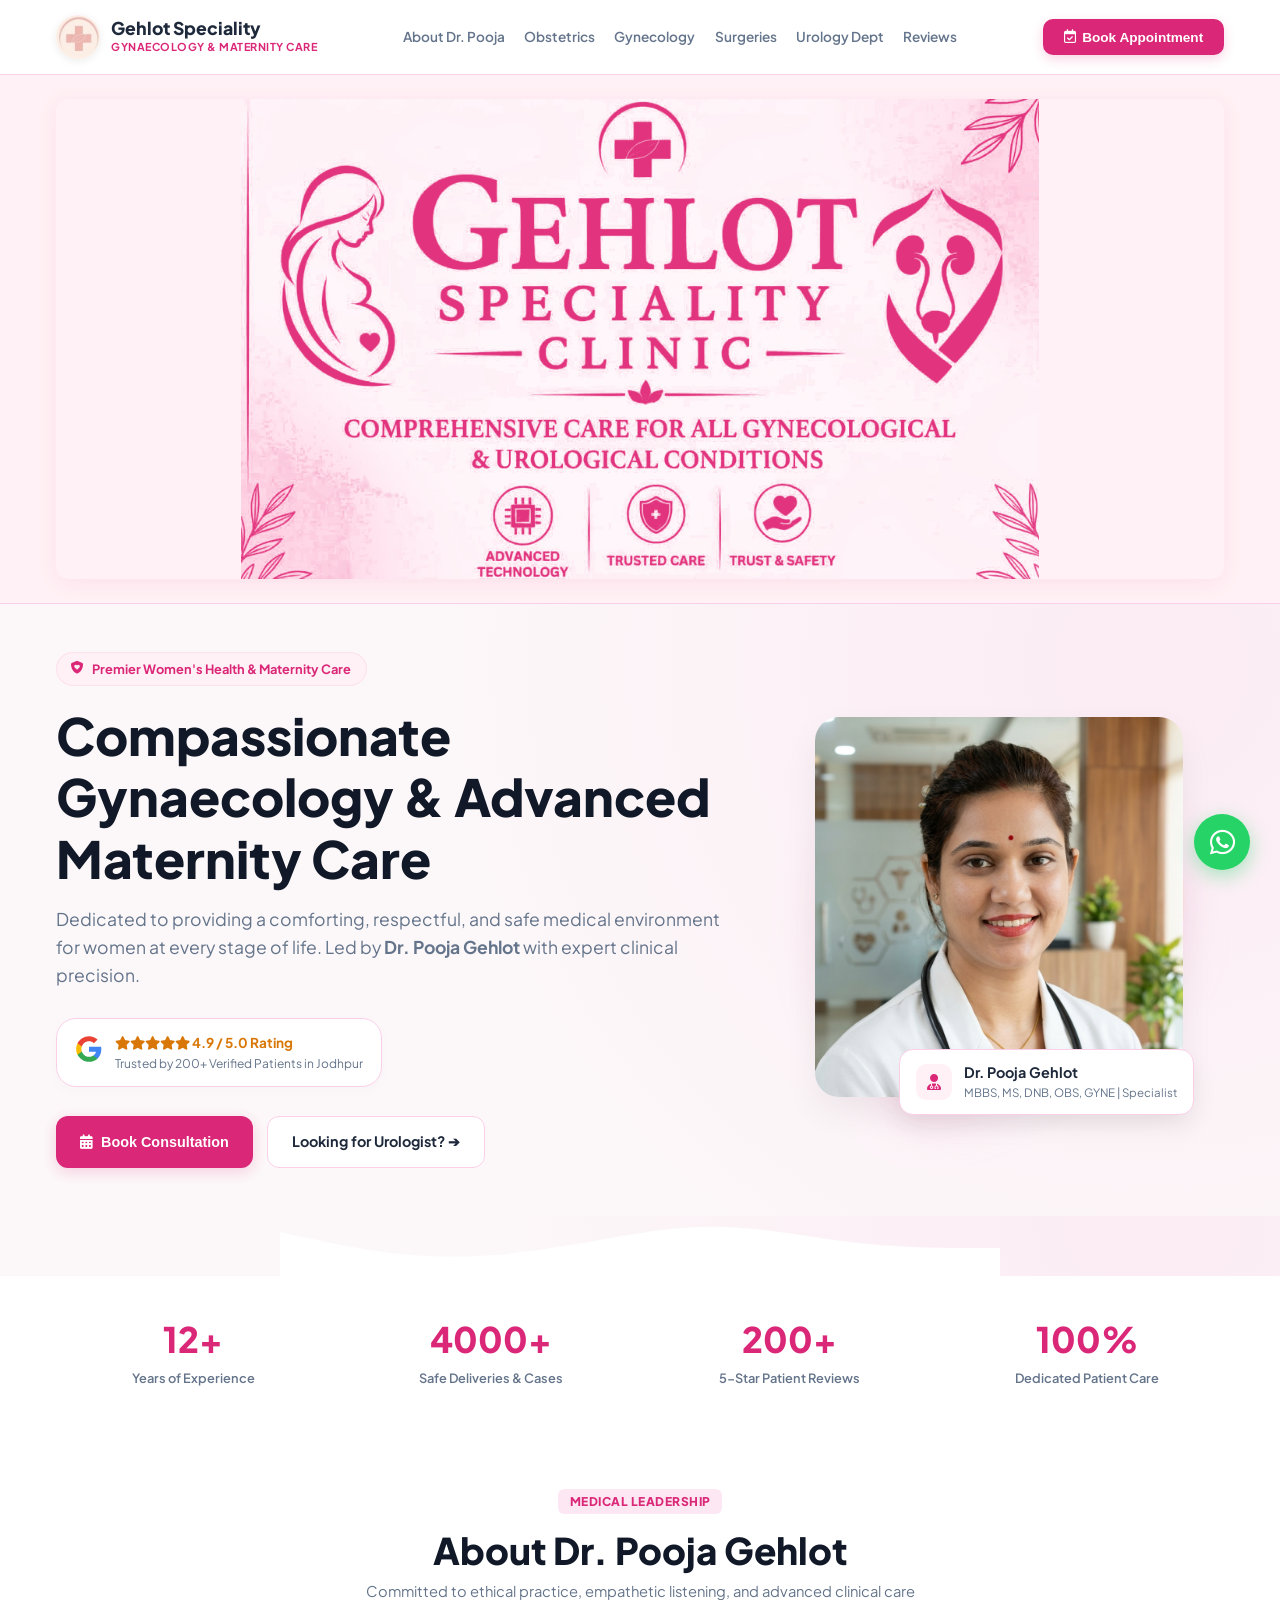
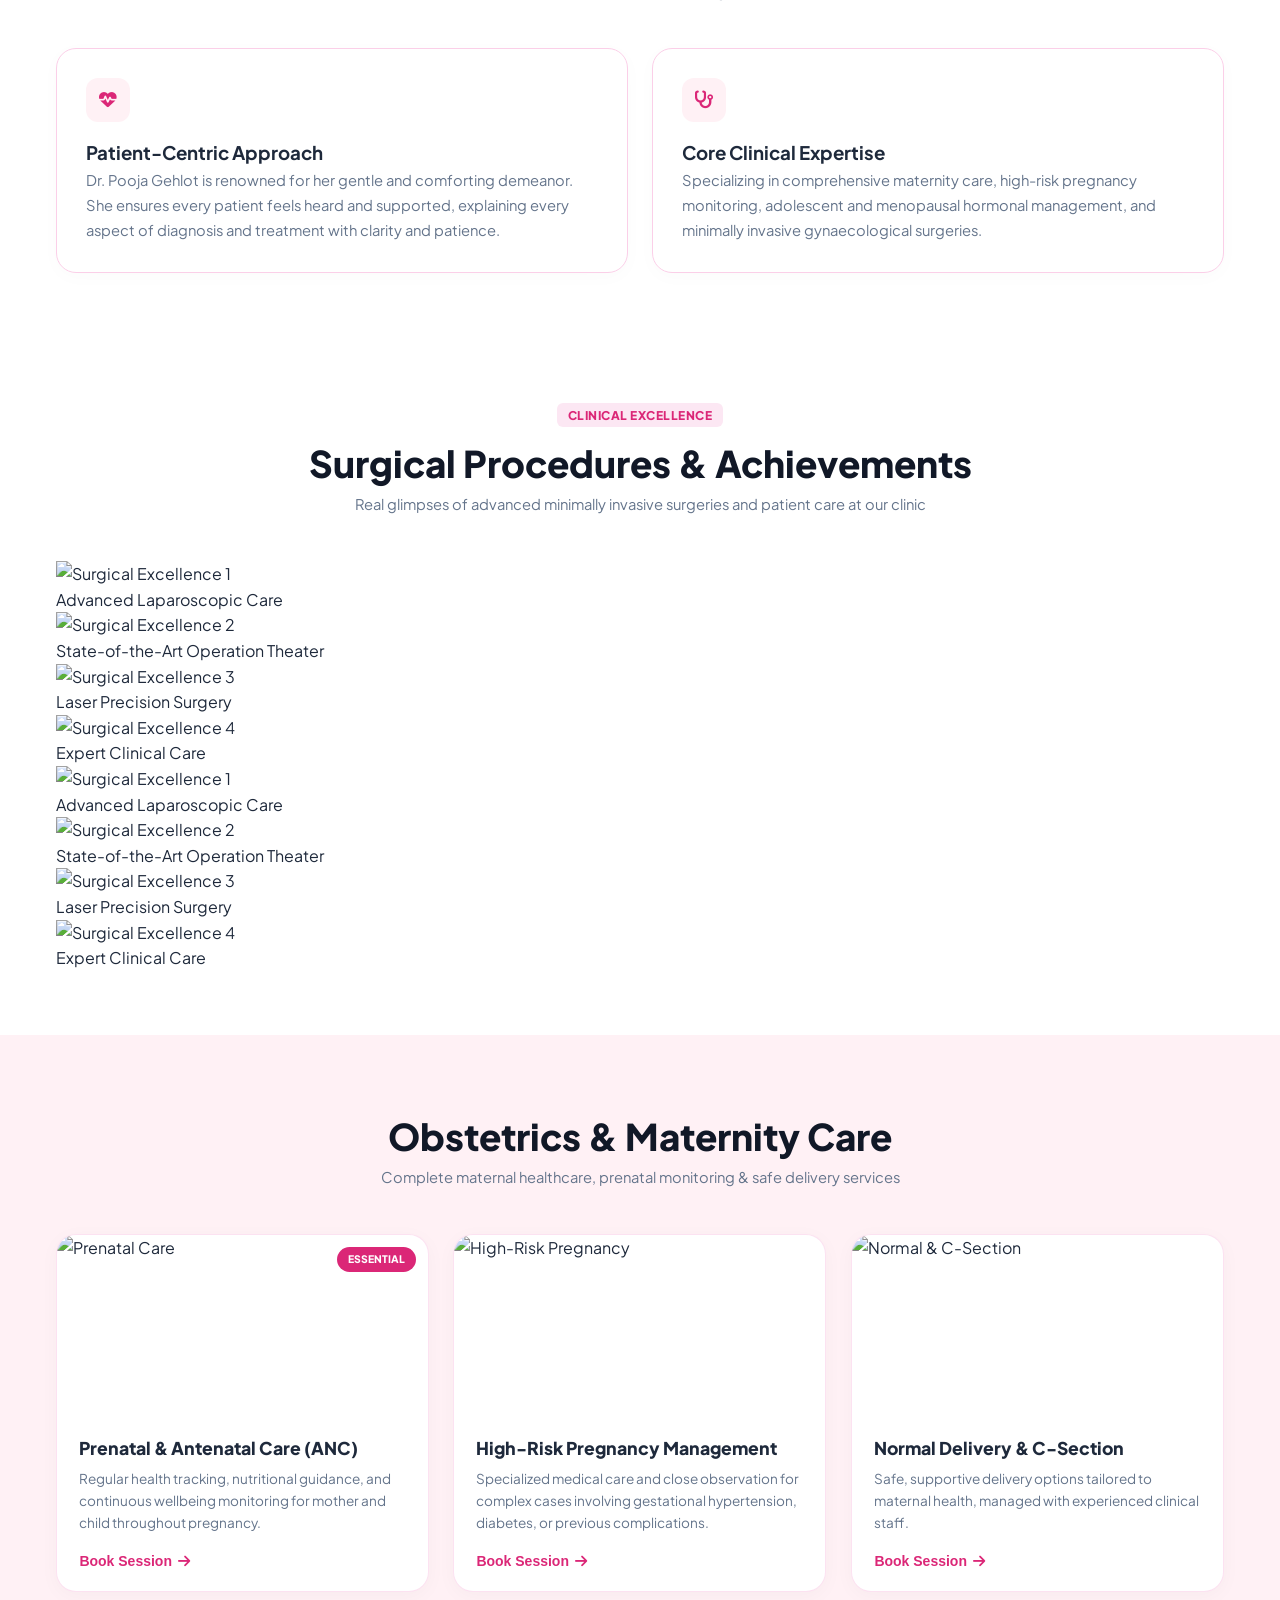
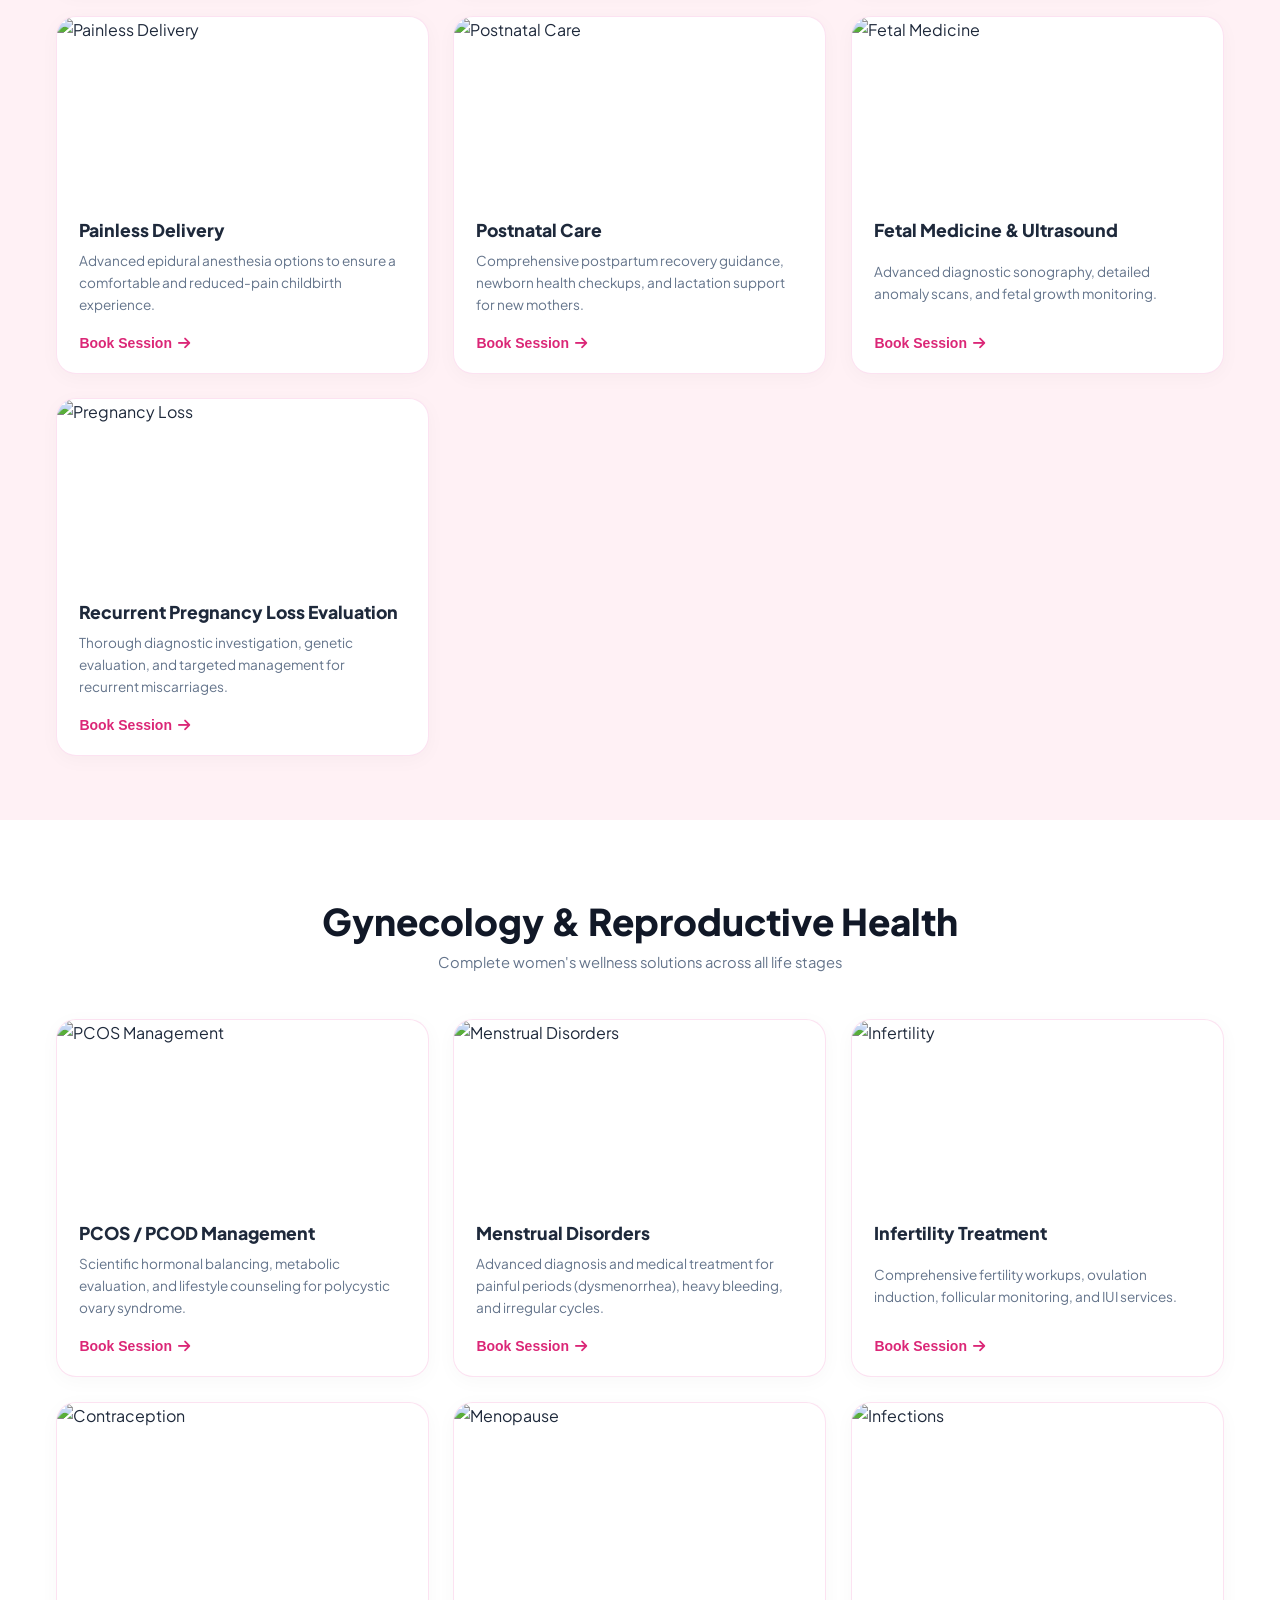
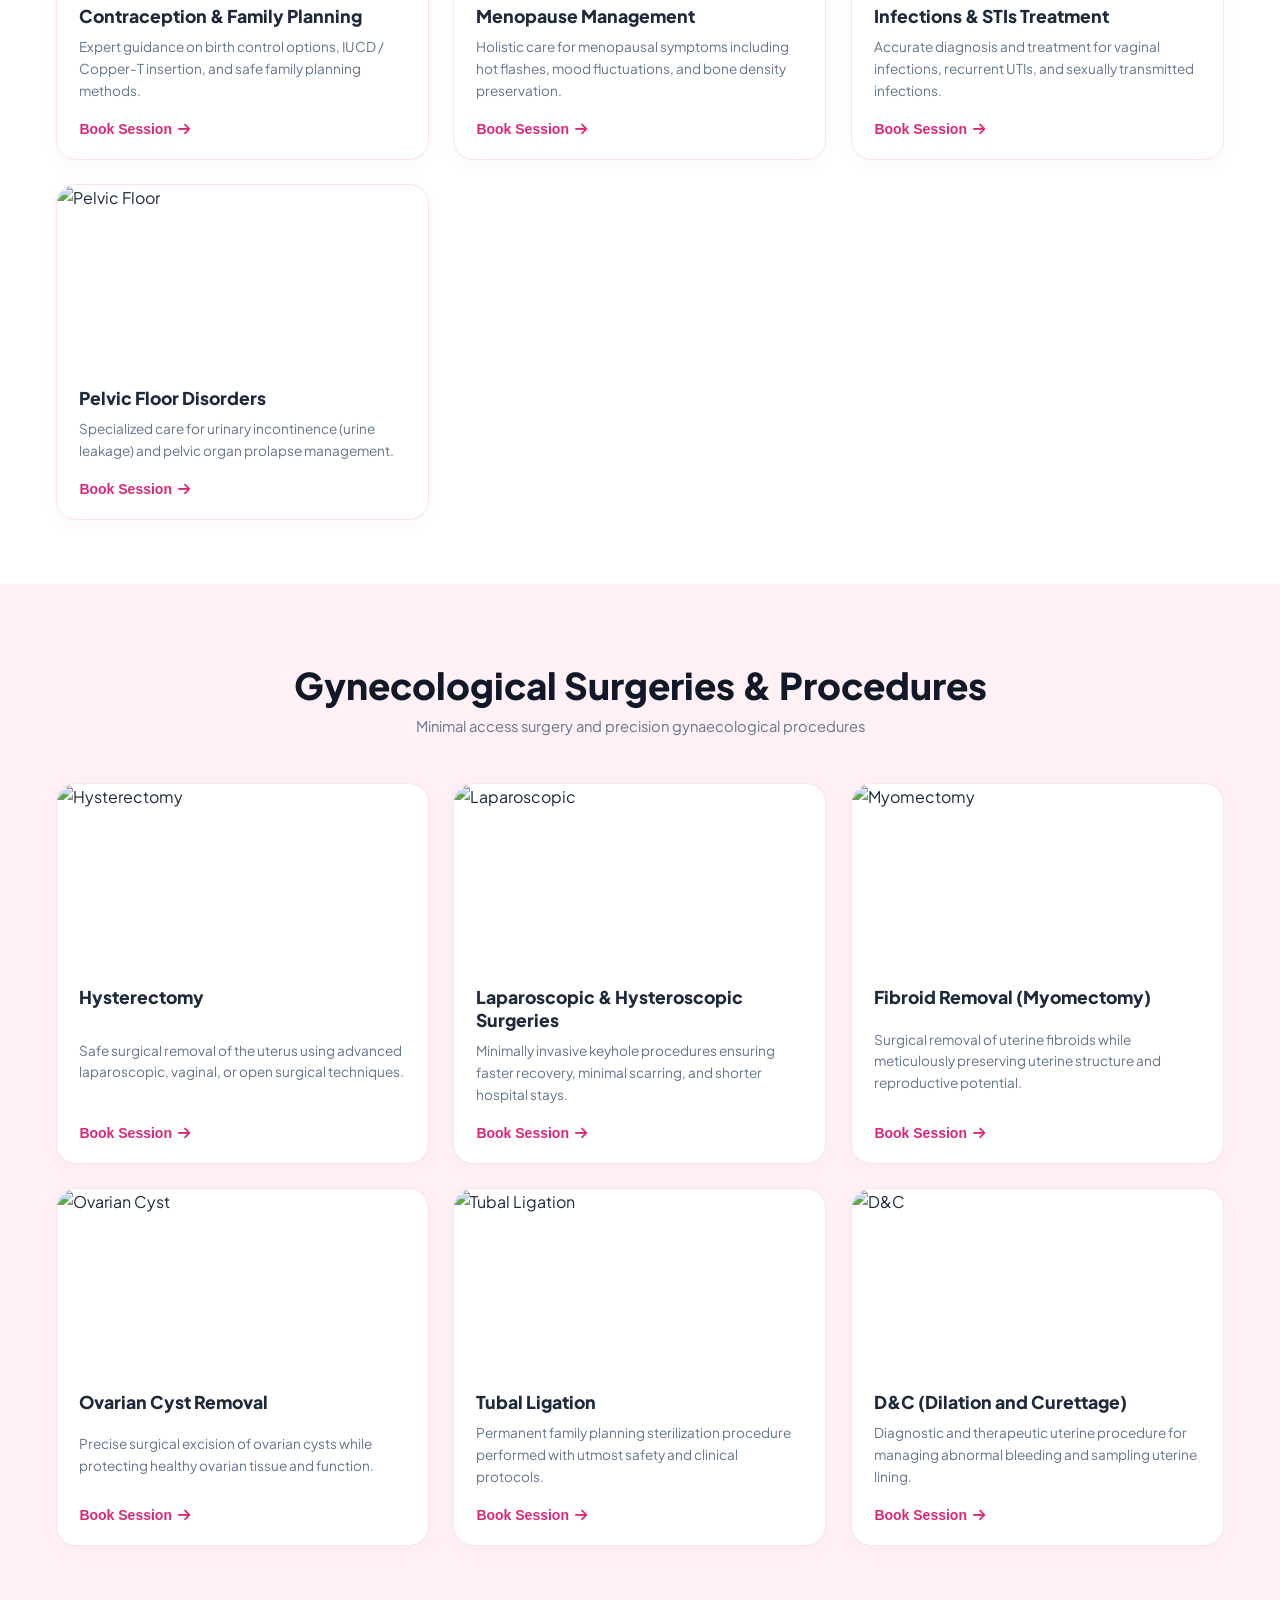
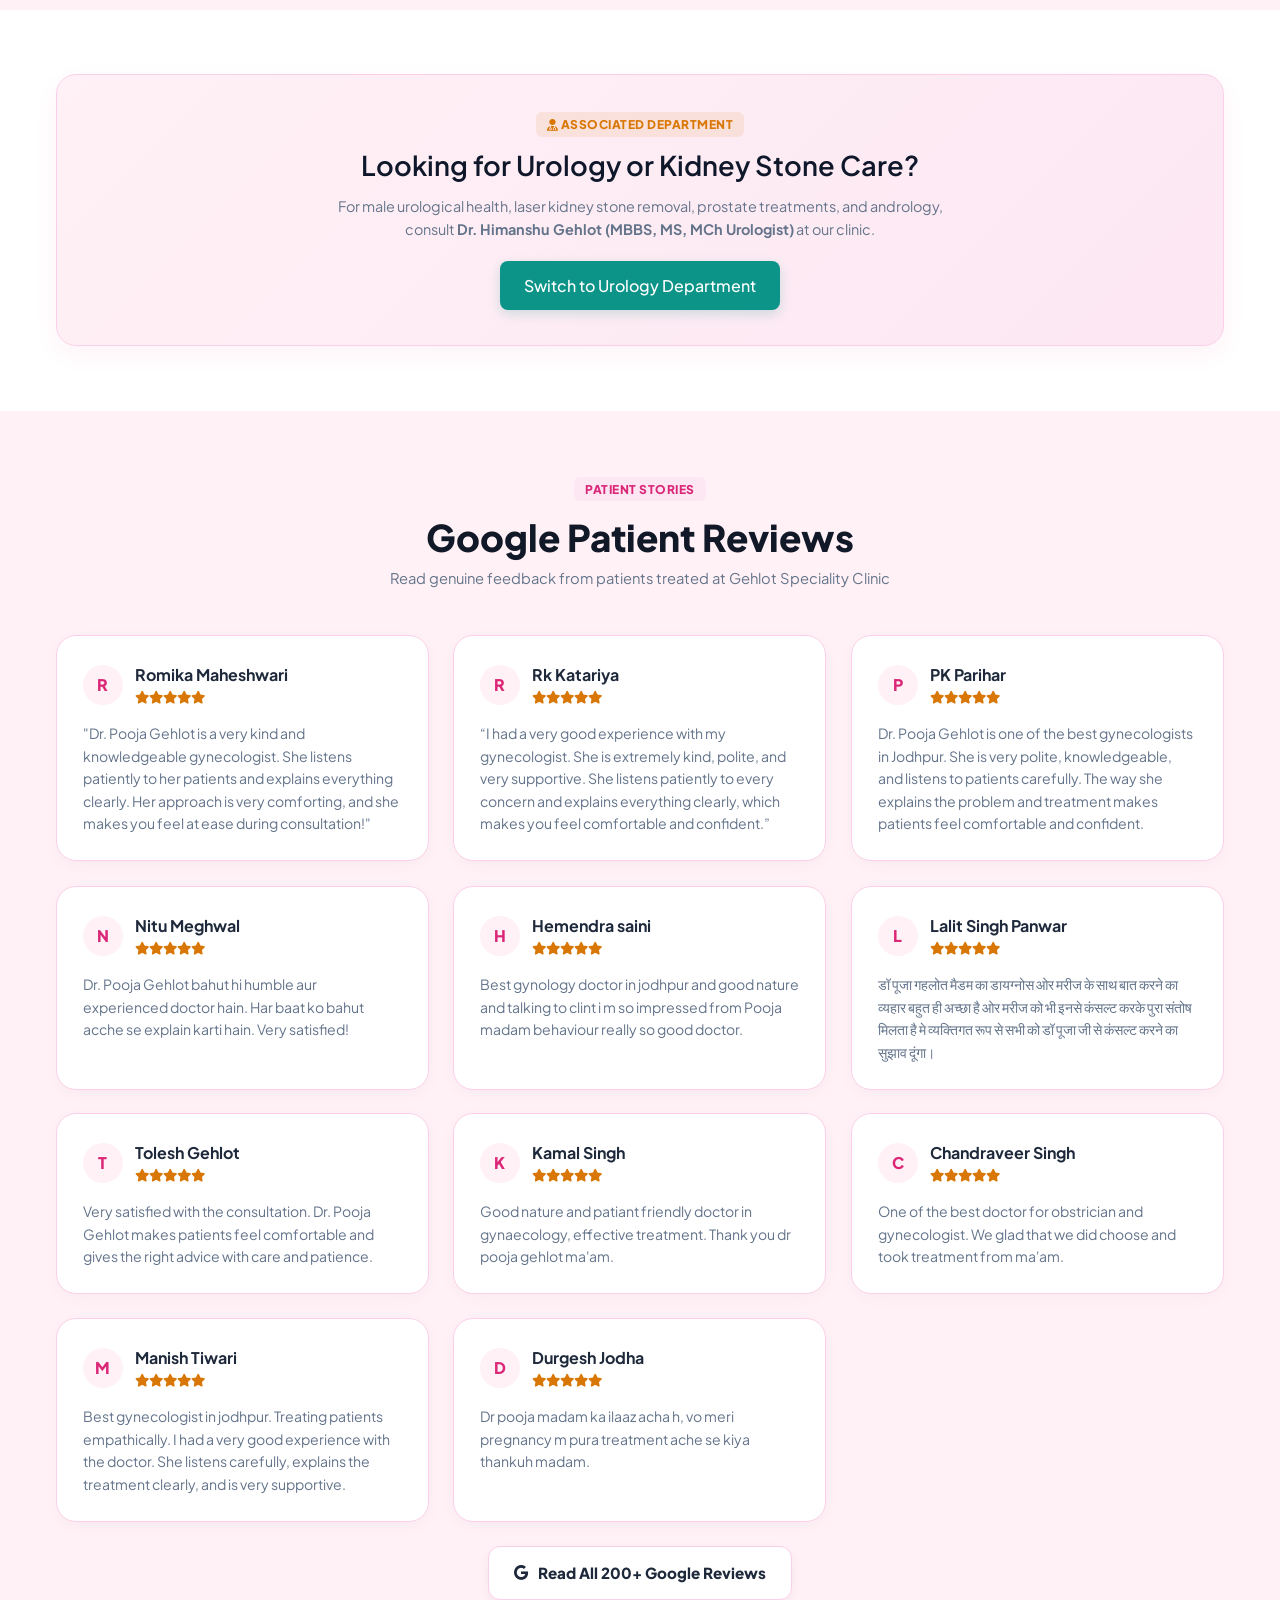
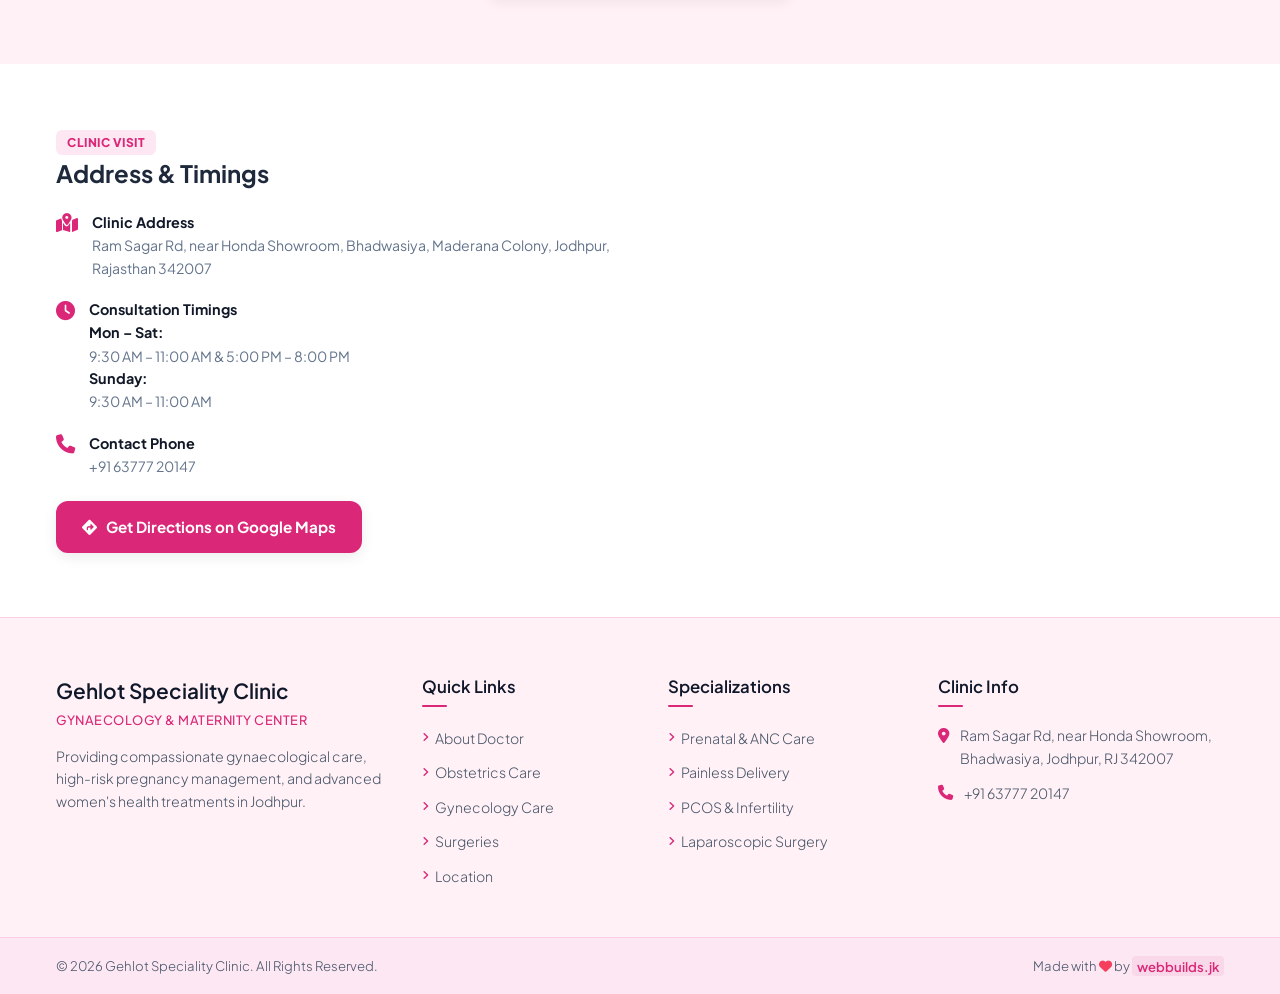
==== index.html @ d77f0190 "Update fmt.Println message from 'Hello' to 'Goodbye'" ====
<!DOCTYPE html>
<html lang="en">

<head>
    <meta charset="UTF-8">
    <meta name="viewport" content="width=device-width, initial-scale=1.0, maximum-scale=1.0, user-scalable=no">
    <title>Dr. Pooja Gehlot | Best Gynecologist & Obstetrician in Jodhpur</title>

    <link rel="preconnect" href="https://fonts.googleapis.com">
    <link rel="preconnect" href="https://fonts.gstatic.com" crossorigin>
    <link href="https://fonts.googleapis.com/css2?family=Plus+Jakarta+Sans:wght@400;500;600;700;800&display=swap"
        rel="stylesheet">
    <link rel="stylesheet" href="https://cdnjs.cloudflare.com/ajax/libs/font-awesome/6.4.0/css/all.min.css">
    <link rel="stylesheet" href="style.css">
</head>

<body>

    <!-- Luxury Soft Navbar -->
    <header class="main-header">
        <div class="container nav-flex">
            <a href="index.html" class="brand-box">
               <div class="brand-icon logo-img-box">
        <img src="logog.jpeg" alt="Gehlot Speciality Clinic Logo" class="brand-logo-img">
    </div>
                <div class="brand-text">
                    <span class="brand-title">Gehlot Speciality</span>
                    <span class="brand-subtitle">Gynaecology & Maternity Care</span>
                </div>
            </a>

            <nav class="desktop-nav">
                <a href="#about">About Dr. Pooja</a>
                <a href="#obstetrics">Obstetrics</a>
                <a href="#gynecology">Gynecology</a>
                <a href="#surgeries">Surgeries</a>
                <a href="urology.html">Urology Dept</a>
                <a href="#reviews">Reviews</a>
            </nav>

            <div class="header-actions">
                <button onclick="openBookingModal('General Consultation')" class="nav-btn-wa">
                    <i class="fa-regular fa-calendar-check"></i> <span>Book Appointment</span>
                </button>
                <button class="mobile-hamburger" id="menuBtn" aria-label="Toggle Navigation">
                    <i class="fa-solid fa-bars"></i>
                </button>
            </div>
        </div>

        <!-- Mobile Drawer Menu -->
        <div class="mobile-drawer" id="mobileDrawer">
            <a href="#about" class="drawer-link">About Dr. Pooja Gehlot</a>
            <a href="#obstetrics" class="drawer-link">Obstetrics & Pregnancy Care</a>
            <a href="#gynecology" class="drawer-link">Gynecology & Reproductive Health</a>
            <a href="#surgeries" class="drawer-link">Advanced Surgeries</a>
            <a href="urology.html" class="drawer-link">Looking for Urologist?</a>
            <a href="#reviews" class="drawer-link">Patient Reviews</a>
            <button onclick="openBookingModal('General Consultation')" class="drawer-wa-btn">
                <i class="fa-regular fa-calendar-check"></i> Book Appointment
            </button>
        </div>
    </header>
<!-- Main Banner Image Section -->
<section class="banner-image-section">
    <div class="container">
        <img src="gyna.png" alt="Gehlot Speciality Clinic Banner" class="hero-banner-img">
    </div>
</section>
    <!-- Soft Luxury Hero Section with Custom SVG Visuals -->
    <section class="hero-wrapper">
        <div class="container hero-grid">
            <div class="hero-left reveal-left">
                <div class="soft-pill">
                    <i class="fa-solid fa-shield-heart"></i> Premier Women's Health & Maternity Care
                </div>

                <h1 class="hero-heading">
                    <span class="tw-target" data-text="Compassionate Gynaecology & Advanced Maternity Care"></span>
                </h1>

                <p class="hero-subtext">
                    Dedicated to providing a comforting, respectful, and safe medical environment for women at every stage of life. Led by <strong>Dr. Pooja Gehlot</strong> with expert clinical precision.
                </p>

                <div class="google-trust-card">
                    <div class="google-svg">
                        <svg viewBox="0 0 24 24" width="28" height="28">
                            <path fill="#4285F4" d="M22.56 12.25c0-.78-.07-1.53-.2-2.25H12v4.26h5.92c-.26 1.37-1.04 2.53-2.21 3.31v2.77h3.57c2.08-1.92 3.28-4.74 3.28-8.09z" />
                            <path fill="#34A853" d="M12 23c2.97 0 5.46-.98 7.28-2.66l-3.57-2.77c-.98.66-2.23 1.06-3.71 1.06-2.86 0-5.29-1.93-6.16-4.53H2.18v2.84C3.99 20.53 7.7 23 12 23z" />
                            <path fill="#FBBC05" d="M5.84 14.09c-.22-.66-.35-1.36-.35-2.09s.13-1.43.35-2.09V7.06H2.18C1.43 8.55 1 10.22 1 12s.43 3.45 1.18 4.94l2.85-2.22.81-.63z" />
                            <path fill="#EA4335" d="M12 5.38c1.62 0 3.06.56 4.21 1.64l3.15-3.15C17.45 2.09 14.97 1 12 1 7.7 1 3.99 3.47 2.18 7.06l3.66 2.84c.87-2.6 3.3-4.52 6.16-4.52z" />
                        </svg>
                    </div>
                    <div class="trust-details">
                        <div class="star-rating">
                            <i class="fa-solid fa-star"></i><i class="fa-solid fa-star"></i><i class="fa-solid fa-star"></i><i class="fa-solid fa-star"></i><i class="fa-solid fa-star"></i>
                            <strong>4.9 / 5.0 Rating</strong>
                        </div>
                        <span>Trusted by 200+ Verified Patients in Jodhpur</span>
                    </div>
                </div>

                <div class="hero-cta-group">
                    <button onclick="openBookingModal('Consult Dr. Pooja Gehlot')" class="btn-main-primary">
                        <i class="fa-solid fa-calendar-days"></i> Book Consultation
                    </button>
                    <a href="urology.html" class="btn-main-secondary">Looking for Urologist? ➔</a>
                </div>
            </div>

            <!-- Organic Custom SVG Frame & Doctor Portrait -->
            <div class="hero-right reveal-right">
                <div class="organic-doctor-box">
                    <div class="bg-svg-blob">
                        <svg viewBox="0 0 200 200" xmlns="http://www.w3.org/2000/svg">
                            <path fill="#ffe4e6" d="M44.7,-76.4C58.8,-69.3,71.8,-59.1,80.5,-45.8C89.3,-32.5,93.8,-16.3,92.8,-0.6C91.8,15.1,85.3,30.3,75.7,42.8C66.2,55.3,53.6,65.1,39.6,73.1C25.7,81.2,10.4,87.5,-3.9,93.3C-18.2,99.1,-31.5,104.4,-43.8,98.6C-56.2,92.8,-67.7,75.9,-75.7,59.3C-83.7,42.7,-88.2,26.4,-89.1,10.1C-90,-6.2,-87.3,-22.4,-79.6,-36.1C-71.9,-49.8,-59.1,-61,-45.2,-68.3C-31.3,-75.6,-16.2,-79,-0.6,-78.1C15,-77.2,30.6,-83.5,44.7,-76.4Z" transform="translate(100 100)" />
                        </svg>
                    </div>
                    <img src="dr.png" alt="Dr. Pooja Gehlot" class="doc-portrait-organic">
                    <div class="floating-badge">
                        <i class="fa-solid fa-user-doctor"></i>
                        <div>
                            <strong>Dr. Pooja Gehlot</strong>
                            <span>MBBS, MS, DNB, OBS, GYNE | Specialist</span>
                        </div>
                    </div>
                </div>
            </div>
        </div>
    </section>

    <!-- Custom SVG Wave Divider -->
    <div class="svg-wave-divider">
        <svg viewBox="0 0 1440 120" fill="none" xmlns="http://www.w3.org/2000/svg">
            <path d="M0,32L48,42.7C96,53,192,75,288,80C384,85,480,75,576,58.7C672,43,768,21,864,21.3C960,21,1056,43,1152,53.3C1248,64,1344,64,1392,64L1440,64L1440,120L1392,120C1344,120,1248,120,1152,120C1056,120,960,120,864,120C768,120,672,120,576,120C480,120,384,120,288,120C192,120,96,120,48,120L0,120Z" fill="#ffffff"/>
        </svg>
    </div>

    <!-- Stats Bar -->
    <section class="stats-strip reveal-up">
        <div class="container stats-flex">
            <div class="stat-box">
                <div class="num"><span class="counter" data-target="12">0</span>+</div>
                <div class="lbl">Years of Experience</div>
            </div>
            <div class="stat-box">
                <div class="num"><span class="counter" data-target="4000">0</span>+</div>
                <div class="lbl">Safe Deliveries & Cases</div>
            </div>
            <div class="stat-box">
                <div class="num"><span class="counter" data-target="200">0</span>+</div>
                <div class="lbl">5-Star Patient Reviews</div>
            </div>
            <div class="stat-box">
                <div class="num"><span class="counter" data-target="100">0</span>%</div>
                <div class="lbl">Dedicated Patient Care</div>
            </div>
        </div>
    </section>

    <!-- About Dr. Pooja Gehlot -->
    <section class="section-padding bg-white" id="about">
        <div class="container">
            <div class="section-title-box text-center">
                <span class="tag-label">Medical Leadership</span>
                <h2><span class="tw-target" data-text="About Dr. Pooja Gehlot"></span></h2>
                <p>Committed to ethical practice, empathetic listening, and advanced clinical care</p>
            </div>

            <div class="about-card-wrapper">
                <div class="about-bio-card reveal-left">
                    <div class="bio-icon-header"><i class="fa-solid fa-heart-pulse"></i></div>
                    <h3>Patient-Centric Approach</h3>
                    <p class="bio-text">
                        Dr. Pooja Gehlot is renowned for her gentle and comforting demeanor. She ensures every patient feels heard and supported, explaining every aspect of diagnosis and treatment with clarity and patience.
                    </p>
                </div>

                <div class="about-bio-card reveal-right">
                    <div class="bio-icon-header"><i class="fa-solid fa-stethoscope"></i></div>
                    <h3>Core Clinical Expertise</h3>
                    <p class="bio-text">
                        Specializing in comprehensive maternity care, high-risk pregnancy monitoring, adolescent and menopausal hormonal management, and minimally invasive gynaecological surgeries.
                    </p>
                </div>
            </div>
        </div>
    </section>
    <!-- Surgical Excellence Auto-Rotating Gallery -->
<section class="section-padding bg-white" id="gallery">
    <div class="container">
        <div class="section-title-box text-center">
            <span class="tag-label">Clinical Excellence</span>
            <h2>Surgical Procedures & Achievements</h2>
            <p>Real glimpses of advanced minimally invasive surgeries and patient care at our clinic</p>
        </div>

        <!-- Auto-Moving Infinite Carousel -->
        <div class="surgery-carousel-wrapper">
            <div class="surgery-carousel-track">
                <!-- Photo 1 -->
                <div class="surgery-card">
                    <img src="https://res.cloudinary.com/arjyfysu/image/upload/v1792876837/p1.jpg" alt="Surgical Excellence 1">
                    <div class="surgery-card-caption">Advanced Laparoscopic Care</div>
                </div>
                <!-- Photo 2 -->
                <div class="surgery-card">
                    <img src="https://res.cloudinary.com/arjyfysu/image/upload/v1792876909/p2.jpg" alt="Surgical Excellence 2">
                    <div class="surgery-card-caption">State-of-the-Art Operation Theater</div>
                </div>
                <!-- Photo 3 -->
                <div class="surgery-card">
                    <img src="https://res.cloudinary.com/arjyfysu/image/upload/v1792876933/p3.jpg" alt="Surgical Excellence 3">
                    <div class="surgery-card-caption">Laser Precision Surgery</div>
                </div>
                <!-- Photo 4 -->
                <div class="surgery-card">
                    <img src="https://res.cloudinary.com/arjyfysu/image/upload/v1792876954/p4.jpg" alt="Surgical Excellence 4">
                    <div class="surgery-card-caption">Expert Clinical Care</div>
                </div>
                

                <!-- Duplicate Cards for Infinite Seamless Loop -->
                <div class="surgery-card">
                    <img src="https://res.cloudinary.com/arjyfysu/image/upload/v1792876837/p1.jpg" alt="Surgical Excellence 1">
                    <div class="surgery-card-caption">Advanced Laparoscopic Care</div>
                </div>
                <div class="surgery-card">
                    <img src="https://res.cloudinary.com/arjyfysu/image/upload/v1792876909/p2.jpg" alt="Surgical Excellence 2">
                    <div class="surgery-card-caption">State-of-the-Art Operation Theater</div>
                </div>
                <div class="surgery-card">
                    <img src="https://res.cloudinary.com/arjyfysu/image/upload/v1792876933/p3.jpg" alt="Surgical Excellence 3">
                    <div class="surgery-card-caption">Laser Precision Surgery</div>
                </div>
                <div class="surgery-card">
                    <img src="https://res.cloudinary.com/arjyfysu/image/upload/v1792876954/p4.jpg" alt="Surgical Excellence 4">
                    <div class="surgery-card-caption">Expert Clinical Care</div>
                </div>
                
            </div>
        </div>
    </div>
</section>

    <!-- SECTION 1: OBSTETRICS (PREGNANCY & MATERNITY) -->
    <section class="section-padding bg-soft-pink" id="obstetrics">
        <div class="container">
            <div class="section-title-box text-center">
                <!-- <span class="tag-label">Department 01</span> -->
                <h2><span class="tw-target" data-text="Obstetrics & Maternity Care"></span></h2>
                <p>Complete maternal healthcare, prenatal monitoring & safe delivery services</p>
            </div>

            <div class="frameless-grid">
                <div class="frameless-card reveal-left">
                    <div class="frameless-thumb">
                        <img src="https://www.aaryawomenshospital.com/img/obstetrician_in_ahmedabad.webp" alt="Prenatal Care">
                        <span class="card-badge">Essential</span>
                    </div>
                    <div class="frameless-content">
                        <h3>Prenatal & Antenatal Care (ANC)</h3>
                        <p>Regular health tracking, nutritional guidance, and continuous wellbeing monitoring for mother and child throughout pregnancy.</p>
                        <button onclick="openBookingModal('Prenatal & Antenatal Care (ANC)')" class="btn-card-book">
                            Book Session <i class="fa-solid fa-arrow-right"></i>
                        </button>
                    </div>
                </div>

                <div class="frameless-card reveal-up">
                    <div class="frameless-thumb">
                        <img src="https://s7d9.scene7.com/is/image/gehealthcare/related-content-maternal-infant-care-desktop" alt="High-Risk Pregnancy">
                    </div>
                    <div class="frameless-content">
                        <h3>High-Risk Pregnancy Management</h3>
                        <p>Specialized medical care and close observation for complex cases involving gestational hypertension, diabetes, or previous complications.</p>
                        <button onclick="openBookingModal('High-Risk Pregnancy Management')" class="btn-card-book">
                            Book Session <i class="fa-solid fa-arrow-right"></i>
                        </button>
                    </div>
                </div>

                <div class="frameless-card reveal-up">
                    <div class="frameless-thumb">
                        <img src="https://res.cloudinary.com/arjyfysu/image/upload/v1792860752/Gemini_Generated_Image_8j5n1y8j5n1y8j5n.png" alt="Normal & C-Section">
                    </div>
                    <div class="frameless-content">
                        <h3>Normal Delivery & C-Section</h3>
                        <p>Safe, supportive delivery options tailored to maternal health, managed with experienced clinical staff.</p>
                        <button onclick="openBookingModal('Normal Delivery & C-Section')" class="btn-card-book">
                            Book Session <i class="fa-solid fa-arrow-right"></i>
                        </button>
                    </div>
                </div>

                <div class="frameless-card reveal-right">
                    <div class="frameless-thumb">
                        <img src="https://drnikithareddy.com/images/treatments/painless-delivery.webp" alt="Painless Delivery">
                    </div>
                    <div class="frameless-content">
                        <h3>Painless Delivery</h3>
                        <p>Advanced epidural anesthesia options to ensure a comfortable and reduced-pain childbirth experience.</p>
                        <button onclick="openBookingModal('Painless Delivery')" class="btn-card-book">
                            Book Session <i class="fa-solid fa-arrow-right"></i>
                        </button>
                    </div>
                </div>

                <div class="frameless-card reveal-left">
                    <div class="frameless-thumb">
                        <img src="https://images.unsplash.com/photo-1555252333-9f8e92e65df9?auto=format&fit=crop&w=600&q=80" alt="Postnatal Care">
                    </div>
                    <div class="frameless-content">
                        <h3>Postnatal Care</h3>
                        <p>Comprehensive postpartum recovery guidance, newborn health checkups, and lactation support for new mothers.</p>
                        <button onclick="openBookingModal('Postnatal Care')" class="btn-card-book">
                            Book Session <i class="fa-solid fa-arrow-right"></i>
                        </button>
                    </div>
                </div>

                <div class="frameless-card reveal-up">
                    <div class="frameless-thumb">
                        <img src="https://tse3.mm.bing.net/th/id/OIP.VsTOsbsJqwBozC6NyZAM3wHaEK?r=0&rs=1&pid=ImgDetMain&o=7&rm=3" alt="Fetal Medicine">
                    </div>
                    <div class="frameless-content">
                        <h3>Fetal Medicine & Ultrasound</h3>
                        <p>Advanced diagnostic sonography, detailed anomaly scans, and fetal growth monitoring.</p>
                        <button onclick="openBookingModal('Fetal Medicine & Ultrasound')" class="btn-card-book">
                            Book Session <i class="fa-solid fa-arrow-right"></i>
                        </button>
                    </div>
                </div>

                <div class="frameless-card reveal-right">
                    <div class="frameless-thumb">
                        <img src="https://www.cifarivf.com/wp-content/uploads/2022/03/Cifar-Recurrent-Pregnancy-Loss.jpg" alt="Pregnancy Loss">
                    </div>
                    <div class="frameless-content">
                        <h3>Recurrent Pregnancy Loss Evaluation</h3>
                        <p>Thorough diagnostic investigation, genetic evaluation, and targeted management for recurrent miscarriages.</p>
                        <button onclick="openBookingModal('Recurrent Pregnancy Loss Evaluation')" class="btn-card-book">
                            Book Session <i class="fa-solid fa-arrow-right"></i>
                        </button>
                    </div>
                </div>
            </div>
        </div>
    </section>

    <!-- SECTION 2: GYNECOLOGY & REPRODUCTIVE HEALTH -->
    <section class="section-padding bg-white" id="gynecology">
        <div class="container">
            <div class="section-title-box text-center">
                <!-- <span class="tag-label">Department 02</span> -->
                <h2><span class="tw-target" data-text="Gynecology & Reproductive Health"></span></h2>
                <p>Complete women's wellness solutions across all life stages</p>
            </div>

            <div class="frameless-grid">
                <div class="frameless-card reveal-left">
                    <div class="frameless-thumb">
                        <img src="https://www.drruchitandon.com/wp-content/uploads/2025/02/1111.jpg" alt="PCOS Management">
                    </div>
                    <div class="frameless-content">
                        <h3>PCOS / PCOD Management</h3>
                        <p>Scientific hormonal balancing, metabolic evaluation, and lifestyle counseling for polycystic ovary syndrome.</p>
                        <button onclick="openBookingModal('PCOS / PCOD Management')" class="btn-card-book">
                            Book Session <i class="fa-solid fa-arrow-right"></i>
                        </button>
                    </div>
                </div>

                <div class="frameless-card reveal-up">
                    <div class="frameless-thumb">
                        <img src="https://media.gettyimages.com/id/1284370009/photo/woman-with-high-fever-at-home.jpg?s=1024x1024&w=gi&k=20&c=K9m-fgReq2qEFTYQwQ3iL3dunKNXdyeD2__1slJA2FE=" alt="Menstrual Disorders">
                    </div>
                    <div class="frameless-content">
                        <h3>Menstrual Disorders</h3>
                        <p>Advanced diagnosis and medical treatment for painful periods (dysmenorrhea), heavy bleeding, and irregular cycles.</p>
                        <button onclick="openBookingModal('Menstrual Disorders Treatment')" class="btn-card-book">
                            Book Session <i class="fa-solid fa-arrow-right"></i>
                        </button>
                    </div>
                </div>

                <div class="frameless-card reveal-up">
                    <div class="frameless-thumb">
                        <img src="https://eremedium.in/wp-content/uploads/2024/08/ivf-treatment-video.jpg" alt="Infertility">
                    </div>
                    <div class="frameless-content">
                        <h3>Infertility Treatment</h3>
                        <p>Comprehensive fertility workups, ovulation induction, follicular monitoring, and IUI services.</p>
                        <button onclick="openBookingModal('Infertility Treatment')" class="btn-card-book">
                            Book Session <i class="fa-solid fa-arrow-right"></i>
                        </button>
                    </div>
                </div>

                <div class="frameless-card reveal-right">
                    <div class="frameless-thumb">
                        <img src="https://1.bp.blogspot.com/-fqfSsHFfpXQ/X047khkgtVI/AAAAAAAAAag/hgXaAOP7sB0mv_9WPjkiIA5VhyhTKScPACLcBGAsYHQ/w1200-h630-p-k-no-nu/Family%2Bplanning%2Bmethods-contraception-birth%2Bcontrol.png" alt="Contraception">
                    </div>
                    <div class="frameless-content">
                        <h3>Contraception & Family Planning</h3>
                        <p>Expert guidance on birth control options, IUCD / Copper-T insertion, and safe family planning methods.</p>
                        <button onclick="openBookingModal('Contraception & Family Planning')" class="btn-card-book">
                            Book Session <i class="fa-solid fa-arrow-right"></i>
                        </button>
                    </div>
                </div>

                <div class="frameless-card reveal-left">
                    <div class="frameless-thumb">
                        <img src="https://www.vgmhospital.com/assets/images/gynaecology/menopause-management.jpg" alt="Menopause">
                    </div>
                    <div class="frameless-content">
                        <h3>Menopause Management</h3>
                        <p>Holistic care for menopausal symptoms including hot flashes, mood fluctuations, and bone density preservation.</p>
                        <button onclick="openBookingModal('Menopause Management')" class="btn-card-book">
                            Book Session <i class="fa-solid fa-arrow-right"></i>
                        </button>
                    </div>
                </div>

                <div class="frameless-card reveal-up">
                    <div class="frameless-thumb">
                        <img src="https://media.istockphoto.com/id/2066261916/photo/sti-term-hiv-syphilis-herpes-hpv-chlamydia-gonorrhea-stds-stop-std-medical-and-healthcare.jpg?s=170667a&w=0&k=20&c=YP72zOwRoktVtmP8kqCmXRJZObyMu21qZuHNV_PeLRg=" alt="Infections">
                    </div>
                    <div class="frameless-content">
                        <h3>Infections & STIs Treatment</h3>
                        <p>Accurate diagnosis and treatment for vaginal infections, recurrent UTIs, and sexually transmitted infections.</p>
                        <button onclick="openBookingModal('Infections & STIs Treatment')" class="btn-card-book">
                            Book Session <i class="fa-solid fa-arrow-right"></i>
                        </button>
                    </div>
                </div>

                <div class="frameless-card reveal-right">
                    <div class="frameless-thumb">
                        <img src="https://i2.wp.com/kristenbrogan.com/wp-content/uploads/2019/06/The-Pelvic-Floor.png?strip=all" alt="Pelvic Floor">
                    </div>
                    <div class="frameless-content">
                        <h3>Pelvic Floor Disorders</h3>
                        <p>Specialized care for urinary incontinence (urine leakage) and pelvic organ prolapse management.</p>
                        <button onclick="openBookingModal('Pelvic Floor Disorders')" class="btn-card-book">
                            Book Session <i class="fa-solid fa-arrow-right"></i>
                        </button>
                    </div>
                </div>
            </div>
        </div>
    </section>

    <!-- SECTION 3: GYNECOLOGICAL SURGERIES & PROCEDURES -->
    <section class="section-padding bg-soft-pink" id="surgeries">
        <div class="container">
            <div class="section-title-box text-center">
                <!-- <span class="tag-label">Department 03</span> -->
                <h2><span class="tw-target" data-text="Gynecological Surgeries & Procedures"></span></h2>
                <p>Minimal access surgery and precision gynaecological procedures</p>
            </div>

            <div class="frameless-grid">
                <div class="frameless-card reveal-left">
                    <div class="frameless-thumb">
                        <img src="https://t4.ftcdn.net/jpg/03/64/49/29/360_F_364492994_6g8bXeMmah0CSq36XRvMXJhJPuoQKlgH.jpg" alt="Hysterectomy">
                    </div>
                    <div class="frameless-content">
                        <h3>Hysterectomy</h3>
                        <p>Safe surgical removal of the uterus using advanced laparoscopic, vaginal, or open surgical techniques.</p>
                        <button onclick="openBookingModal('Hysterectomy Surgery')" class="btn-card-book">
                            Book Session <i class="fa-solid fa-arrow-right"></i>
                        </button>
                    </div>
                </div>

                <div class="frameless-card reveal-up">
                    <div class="frameless-thumb">
                        <img src="https://drmadhusmitanayak.in/assets/img/hysteroscopic-surgery.jpg" alt="Laparoscopic">
                    </div>
                    <div class="frameless-content">
                        <h3>Laparoscopic & Hysteroscopic Surgeries</h3>
                        <p>Minimally invasive keyhole procedures ensuring faster recovery, minimal scarring, and shorter hospital stays.</p>
                        <button onclick="openBookingModal('Laparoscopic & Hysteroscopic Surgeries')" class="btn-card-book">
                            Book Session <i class="fa-solid fa-arrow-right"></i>
                        </button>
                    </div>
                </div>

                <div class="frameless-card reveal-up">
                    <div class="frameless-thumb">
                        <img src="https://www.datelinehealthafrica.org/ckfinder/userfiles/files/Hysteroscopic-myomectomy-1.jpg" alt="Myomectomy">
                    </div>
                    <div class="frameless-content">
                        <h3>Fibroid Removal (Myomectomy)</h3>
                        <p>Surgical removal of uterine fibroids while meticulously preserving uterine structure and reproductive potential.</p>
                        <button onclick="openBookingModal('Fibroid Removal (Myomectomy)')" class="btn-card-book">
                            Book Session <i class="fa-solid fa-arrow-right"></i>
                        </button>
                    </div>
                </div>

                <div class="frameless-card reveal-right">
                    <div class="frameless-thumb">
                        <img src="https://static.wixstatic.com/media/d2962e_67a53257c9824c8e88d204d4f505c53a~mv2.jpg/v1/fill/w_980,h_622,al_c,q_85,usm_0.66_1.00_0.01,enc_avif,quality_auto/ovarian-cysts-cystectomy-1170x520_2x.jpg" alt="Ovarian Cyst">
                    </div>
                    <div class="frameless-content">
                        <h3>Ovarian Cyst Removal</h3>
                        <p>Precise surgical excision of ovarian cysts while protecting healthy ovarian tissue and function.</p>
                        <button onclick="openBookingModal('Ovarian Cyst Removal')" class="btn-card-book">
                            Book Session <i class="fa-solid fa-arrow-right"></i>
                        </button>
                    </div>
                </div>

                <div class="frameless-card reveal-left">
                    <div class="frameless-thumb">
                        <img src="https://healthify.nz/assets/Health-A-Z/Womens-health/Tubal-ligation-Depositphotos-950x690__ResizedImageWzYwMCw0MzZd.png" alt="Tubal Ligation">
                    </div>
                    <div class="frameless-content">
                        <h3>Tubal Ligation</h3>
                        <p>Permanent family planning sterilization procedure performed with utmost safety and clinical protocols.</p>
                        <button onclick="openBookingModal('Tubal Ligation')" class="btn-card-book">
                            Book Session <i class="fa-solid fa-arrow-right"></i>
                        </button>
                    </div>
                </div>

                <div class="frameless-card reveal-up">
                    <div class="frameless-thumb">
                        <img src="https://doralhw.org/wp-content/uploads/elementor/thumbs/Dilation-and-Curettage-DC-scaled-1-re7okqxy33tblkh6558ryubq92fwfoz6hfv5a7ixl4.jpg" alt="D&C">
                    </div>
                    <div class="frameless-content">
                        <h3>D&C (Dilation and Curettage)</h3>
                        <p>Diagnostic and therapeutic uterine procedure for managing abnormal bleeding and sampling uterine lining.</p>
                        <button onclick="openBookingModal('D&C Procedure')" class="btn-card-book">
                            Book Session <i class="fa-solid fa-arrow-right"></i>
                        </button>
                    </div>
                </div>
            </div>
        </div>
    </section>

   <section class="section-padding bg-white" id="urology-switch">
        <div class="container">
            <div class="urology-cross-card reveal-up">
                <div class="urology-cross-content">
                    <span class="tag-label gold-tag"><i class="fa-solid fa-user-doctor"></i> Associated Department</span>
                    <h3>Looking for Urology or Kidney Stone Care?</h3>
                    <p>For male urological health, laser kidney stone removal, prostate treatments, and andrology, consult <strong>Dr. Himanshu Gehlot (MBBS, MS, MCh Urologist)</strong> at our clinic.</p>
                    <a href="urology.html" class="btn-urology-switch">
                        Switch to Urology Department 
                    </a>
                </div>
            </div>
        </div>
    </section>

    <!-- Google Patient Reviews Section (All 10 Real Reviews) -->
    <section class="section-padding bg-soft-pink" id="reviews">
        <div class="container">
            <div class="section-title-box text-center">
                <span class="tag-label">Patient Stories</span>
                <h2><span class="tw-target" data-text="Google Patient Reviews"></span></h2>
                <p>Read genuine feedback from patients treated at Gehlot Speciality Clinic</p>
            </div>

            <div class="reviews-grid">
                <div class="review-card reveal-up">
                    <div class="reviewer">
                        <div class="rev-avatar">R</div>
                        <div>
                            <h4>Romika Maheshwari</h4>
                            <div class="stars"><i class="fa-solid fa-star"></i><i class="fa-solid fa-star"></i><i class="fa-solid fa-star"></i><i class="fa-solid fa-star"></i><i class="fa-solid fa-star"></i></div>
                        </div>
                    </div>
                    <p>"Dr. Pooja Gehlot is a very kind and knowledgeable gynecologist. She listens patiently to her patients and explains everything clearly. Her approach is very comforting, and she makes you feel at ease during consultation!"</p>
                </div>

                <div class="review-card reveal-up">
                    <div class="reviewer">
                        <div class="rev-avatar">R</div>
                        <div>
                            <h4>Rk Katariya</h4>
                            <div class="stars"><i class="fa-solid fa-star"></i><i class="fa-solid fa-star"></i><i class="fa-solid fa-star"></i><i class="fa-solid fa-star"></i><i class="fa-solid fa-star"></i></div>
                        </div>
                    </div>
                    <p>“I had a very good experience with my gynecologist. She is extremely kind, polite, and very supportive. She listens patiently to every concern and explains everything clearly, which makes you feel comfortable and confident.”</p>
                </div>

                <div class="review-card reveal-up">
                    <div class="reviewer">
                        <div class="rev-avatar">P</div>
                        <div>
                            <h4>PK Parihar</h4>
                            <div class="stars"><i class="fa-solid fa-star"></i><i class="fa-solid fa-star"></i><i class="fa-solid fa-star"></i><i class="fa-solid fa-star"></i><i class="fa-solid fa-star"></i></div>
                        </div>
                    </div>
                    <p>Dr. Pooja Gehlot is one of the best gynecologists in Jodhpur. She is very polite, knowledgeable, and listens to patients carefully. The way she explains the problem and treatment makes patients feel comfortable and confident.</p>
                </div>

                <div class="review-card reveal-up">
                    <div class="reviewer">
                        <div class="rev-avatar">N</div>
                        <div>
                            <h4>Nitu Meghwal</h4>
                            <div class="stars"><i class="fa-solid fa-star"></i><i class="fa-solid fa-star"></i><i class="fa-solid fa-star"></i><i class="fa-solid fa-star"></i><i class="fa-solid fa-star"></i></div>
                        </div>
                    </div>
                    <p>Dr. Pooja Gehlot bahut hi humble aur experienced doctor hain. Har baat ko bahut acche se explain karti hain. Very satisfied!</p>
                </div>

                <div class="review-card reveal-up">
                    <div class="reviewer">
                        <div class="rev-avatar">H</div>
                        <div>
                            <h4>Hemendra saini</h4>
                            <div class="stars"><i class="fa-solid fa-star"></i><i class="fa-solid fa-star"></i><i class="fa-solid fa-star"></i><i class="fa-solid fa-star"></i><i class="fa-solid fa-star"></i></div>
                        </div>
                    </div>
                    <p>Best gynology doctor in jodhpur and good nature and talking to clint i m so impressed from Pooja madam behaviour really so good doctor.</p>
                </div>

                <div class="review-card reveal-up">
                    <div class="reviewer">
                        <div class="rev-avatar">L</div>
                        <div>
                            <h4>Lalit Singh Panwar</h4>
                            <div class="stars"><i class="fa-solid fa-star"></i><i class="fa-solid fa-star"></i><i class="fa-solid fa-star"></i><i class="fa-solid fa-star"></i><i class="fa-solid fa-star"></i></div>
                        </div>
                    </div>
                    <p>डॉ पूजा गहलोत मैडम का डायग्नोस ओर मरीज के साथ बात करने का व्यहार बहुत ही अच्छा है ओर मरीज को भी इनसे कंसल्ट करके पुरा संतोष मिलता है मे व्यक्तिगत रूप से सभी को डॉ पूजा जी से कंसल्ट करने का सुझाव दूंगा।</p>
                </div>

                <div class="review-card reveal-up">
                    <div class="reviewer">
                        <div class="rev-avatar">T</div>
                        <div>
                            <h4>Tolesh Gehlot</h4>
                            <div class="stars"><i class="fa-solid fa-star"></i><i class="fa-solid fa-star"></i><i class="fa-solid fa-star"></i><i class="fa-solid fa-star"></i><i class="fa-solid fa-star"></i></div>
                        </div>
                    </div>
                    <p>Very satisfied with the consultation. Dr. Pooja Gehlot makes patients feel comfortable and gives the right advice with care and patience.</p>
                </div>

                <div class="review-card reveal-up">
                    <div class="reviewer">
                        <div class="rev-avatar">K</div>
                        <div>
                            <h4>Kamal Singh</h4>
                            <div class="stars"><i class="fa-solid fa-star"></i><i class="fa-solid fa-star"></i><i class="fa-solid fa-star"></i><i class="fa-solid fa-star"></i><i class="fa-solid fa-star"></i></div>
                        </div>
                    </div>
                    <p>Good nature and patiant friendly doctor in gynaecology, effective treatment. Thank you dr pooja gehlot ma'am.</p>
                </div>

                <div class="review-card reveal-up">
                    <div class="reviewer">
                        <div class="rev-avatar">C</div>
                        <div>
                            <h4>Chandraveer Singh</h4>
                            <div class="stars"><i class="fa-solid fa-star"></i><i class="fa-solid fa-star"></i><i class="fa-solid fa-star"></i><i class="fa-solid fa-star"></i><i class="fa-solid fa-star"></i></div>
                        </div>
                    </div>
                    <p>One of the best doctor for obstrician and gynecologist. We glad that we did choose and took treatment from ma'am.</p>
                </div>

                <div class="review-card reveal-up">
                    <div class="reviewer">
                        <div class="rev-avatar">M</div>
                        <div>
                            <h4>Manish Tiwari</h4>
                            <div class="stars"><i class="fa-solid fa-star"></i><i class="fa-solid fa-star"></i><i class="fa-solid fa-star"></i><i class="fa-solid fa-star"></i><i class="fa-solid fa-star"></i></div>
                        </div>
                    </div>
                    <p>Best gynecologist in jodhpur. Treating patients empathically. I had a very good experience with the doctor. She listens carefully, explains the treatment clearly, and is very supportive.</p>
                </div>

                <div class="review-card reveal-up">
                    <div class="reviewer">
                        <div class="rev-avatar">D</div>
                        <div>
                            <h4>Durgesh Jodha</h4>
                            <div class="stars"><i class="fa-solid fa-star"></i><i class="fa-solid fa-star"></i><i class="fa-solid fa-star"></i><i class="fa-solid fa-star"></i><i class="fa-solid fa-star"></i></div>
                        </div>
                    </div>
                    <p>Dr pooja madam ka ilaaz acha h, vo meri pregnancy m pura treatment ache se kiya thankuh madam.</p>
                </div>
            </div>

            <div class="text-center mt-4 reveal-up">
                <a href="https://maps.google.com/?q=GEHLOT+SPECIALITY+CLINIC/@26.3201831,72.4491199,10z/data=!4m12!1m2!2m1!1sGehlot+Speciality+Clinic+Jodhpur!3m8!1s0x39418dbe5bb0daf9:0x1ee79ba8f7eb7f39!8m2!3d26.3201831!4d73.0588611!9m1!1b1![base64]!16s%2Fg%2F11kbj1snq9?entry=ttu&g_ep=EgoyMDI2MTAwNy4wIKXMDSoASAFQAw%3D%3D"
                    target="_blank" rel="noopener noreferrer" class="btn-main-secondary btn-google-reviews">
                    <i class="fa-brands fa-google"></i> Read All 200+ Google Reviews
                </a>
            </div>
        </div>
    </section>

    <!-- Location & Exact Timings Section -->
    <section class="section-padding bg-white" id="location">
        <div class="container location-flex">
            <div class="location-info reveal-left">
                <span class="tag-label">Clinic Visit</span>
                <h2><span class="tw-target" data-text="Address & Timings"></span></h2>

                <div class="info-line">
                    <i class="fa-solid fa-map-location-dot"></i>
                    <div>
                        <strong>Clinic Address</strong>
                        <p>Ram Sagar Rd, near Honda Showroom, Bhadwasiya, Maderana Colony, Jodhpur, Rajasthan 342007</p>
                    </div>
                </div>

                <div class="info-line">
                    <i class="fa-solid fa-clock"></i>
                    <div>
                        <strong>Consultation Timings</strong>
                        <p><strong>Mon – Sat:</strong> 9:30 AM – 11:00 AM & 5:00 PM – 8:00 PM</p>
                        <p><strong>Sunday:</strong> 9:30 AM – 11:00 AM</p>
                    </div>
                </div>

                <div class="info-line">
                    <i class="fa-solid fa-phone"></i>
                    <div>
                        <strong>Contact Phone</strong>
                        <p><a href="tel:+916377720147">+91 63777 20147</a></p>
                    </div>
                </div>

                <div class="mt-4">
                    <a href="https://maps.google.com/?q=GEHLOT+SPECIALITY+CLINIC/@26.3201831,72.4491199,10z/data=!4m12!1m2!2m1!1sGehlot+Speciality+Clinic+Jodhpur!3m8!1s0x39418dbe5bb0daf9:0x1ee79ba8f7eb7f39!8m2!3d26.3201831!4d73.0588611!9m1!1b1![base64]!16s%2Fg%2F11kbj1snq9?entry=ttu&g_ep=EgoyMDI2MTAwNy4wIKXMDSoASAFQAw%3D%3D"
                        target="_blank" rel="noopener noreferrer" class="btn-main-primary btn-directions">
                        <i class="fa-solid fa-diamond-turn-right"></i> Get Directions on Google Maps
                    </a>
                </div>
            </div>

            <div class="map-box reveal-right">
                <iframe
                    src="https://www.google.com/maps/embed?pb=!1m18!1m12!1m3!1d3577.6!2d73.0588!3d26.3201!2m3!1f0!2f0!3f0!3m2!1i1024!2i768!4f13.1!3m3!1m2!1s0x39418dbe5bb0daf9%3A0x1ee79ba8f7eb7f39!2sGehlot%20Speciality%20Clinic!5e0!3m2!1sen!2sin!4v1700000000000!5m2!1sen!2sin"
                    width="100%" height="360" style="border:0; border-radius:1rem;" allowfullscreen="" loading="lazy"
                    referrerpolicy="no-referrer-when-downgrade">
                </iframe>
            </div>
        </div>
    </section>
    <!-- Booking Modal Popup -->
    <div class="modal-overlay" id="bookingModal">
        <div class="modal-card">
            <button class="modal-close" id="closeModalBtn">&times;</button>
            <div class="modal-header">
                <h3>Book Consultation</h3>
                <p>Fill basic details to send a structured appointment request to Dr. Pooja Gehlot.</p>
            </div>

            <form id="appointmentForm">
                <div class="form-group">
                    <label for="pName">Patient Full Name *</label>
                    <input type="text" id="pName" placeholder="e.g. Sunita Devi" required>
                </div>

                <div class="form-row">
                    <div class="form-group">
                        <label for="pPhone">Phone Number *</label>
                        <input type="tel" id="pPhone" placeholder="10-digit mobile number" pattern="[0-9]{10}" required>
                    </div>
                    <div class="form-group">
                        <label for="pAgeGender">Age *</label>
                        <input type="text" id="pAgeGender" placeholder="e.g. 26 / Female" required>
                    </div>
                </div>

                <div class="form-group">
                    <label for="pConcern">Treatment / Concern *</label>
                    <input type="text" id="pConcern" placeholder="Selected treatment will appear here" required>
                </div>

                <div class="form-group">
                    <label for="pSlot">Preferred Date & Time Slot</label>
                    <input type="text" id="pSlot" placeholder="e.g. Tomorrow Evening 5:00 PM">
                </div>

                <button type="submit" class="submit-btn-wa">
                    <i class=""></i> Confirm & Send Details to Doctor
                </button>
            </form>
        </div>
    </div>

    <!-- Floating WhatsApp Circle Icon -->
    <a href="https://wa.me/916377720147?text=Hello%20Dr.%20Pooja%20Gehlot,%20I%20would%20like%20to%20book%20an%20appointment." 
       target="_blank" rel="noopener noreferrer" class="floating-whatsapp-btn" aria-label="Chat on WhatsApp">
        <i class="fa-brands fa-whatsapp"></i>
    </a>

    <!-- Footer -->
    <footer class="site-footer">
    <div class="footer-top section-padding-sm">
        <div class="container">
            <div class="footer-grid">
                <div class="footer-col footer-about-col">
                    <h3 class="footer-brand-title">Gehlot Speciality Clinic</h3>
                    <p class="footer-brand-subtitle">Gynaecology & Maternity Center</p>
                    <p class="footer-text">
                        Providing compassionate gynaecological care, high-risk pregnancy management, and advanced women's health treatments in Jodhpur.
                    </p>
                </div>

                <div class="footer-col">
                    <h4 class="footer-heading">Quick Links</h4>
                    <ul class="footer-menu">
                        <li><a href="#about"><i class="fa-solid fa-angle-right"></i> About Doctor</a></li>
                        <li><a href="#obstetrics"><i class="fa-solid fa-angle-right"></i> Obstetrics Care</a></li>
                        <li><a href="#gynecology"><i class="fa-solid fa-angle-right"></i> Gynecology Care</a></li>
                        <li><a href="#surgeries"><i class="fa-solid fa-angle-right"></i> Surgeries</a></li>
                        <li><a href="#location"><i class="fa-solid fa-angle-right"></i> Location</a></li>
                    </ul>
                </div>

                <div class="footer-col">
                    <h4 class="footer-heading">Specializations</h4>
                    <ul class="footer-menu">
                        <li><a href="#obstetrics"><i class="fa-solid fa-angle-right"></i> Prenatal & ANC Care</a></li>
                        <li><a href="#obstetrics"><i class="fa-solid fa-angle-right"></i> Painless Delivery</a></li>
                        <li><a href="#gynecology"><i class="fa-solid fa-angle-right"></i> PCOS & Infertility</a></li>
                        <li><a href="#surgeries"><i class="fa-solid fa-angle-right"></i> Laparoscopic Surgery</a></li>
                    </ul>
                </div>

                <div class="footer-col">
                    <h4 class="footer-heading">Clinic Info</h4>
                    <ul class="footer-contact-list">
                        <li>
                            <i class="fa-solid fa-location-dot icon"></i>
                            <span>Ram Sagar Rd, near Honda Showroom, Bhadwasiya, Jodhpur, RJ 342007</span>
                        </li>
                        <li>
                            <i class="fa-solid fa-phone icon"></i>
                            <a href="tel:+916377720147">+91 63777 20147</a>
                        </li>
                    </ul>
                </div>
            </div>
        </div>
    </div>

    <div class="footer-bottom">
        <div class="container footer-bottom-flex">
            <p class="copyright-text">© 2026 Gehlot Speciality Clinic. All Rights Reserved.</p>
            <p class="credit-text">
                Made with <i class="fa-solid fa-heart heart-pulse"></i> by 
                <a href="https://www.instagram.com/webbuilds.jk/" target="_blank" rel="noopener noreferrer" class="developer-link">webbuilds.jk</a>
            </p>
        </div>
    </div>
</footer>

    <script src="script.js"></script>
</body>

</html>
---- style.css ----
/* ==========================================
   REMOVE MOBILE TAP BLUE BOX & FOCUS OUTLINE
   ========================================== */
button:focus,
button:focus-visible,
button:active,
a:focus,
a:focus-visible,
a:active,
input:focus,
select:focus,
textarea:focus {
    outline: none !important;
    box-shadow: none !important;
}

/* Reset & Base Variables (Soft Luxury Pastel Palette) */
*, *::before, *::after {
    box-sizing: border-box;
    margin: 0;
    padding: 0;
    -webkit-tap-highlight-color: transparent;
}

:root {
    --rose-primary: #db2777;     /* Elegant Soft Rose */
    --rose-light: #fff1f5;       /* Airy Pastel Blush Pink */
    --rose-dark: #be185d;        /* Deep Premium Rose */
    --bg-soft: #fcf8f9;          /* Warm Creamy Off-White */
    --white: #ffffff;
    --text-dark: #1e293b;
    --text-muted: #64748b;
    --border-color: #fbcfe8;     /* Soft Pastel Rose Border */
    --gold: #d97706;
    --font: 'Plus Jakarta Sans', sans-serif;
    --radius: 20px;
}

html {
    scroll-behavior: smooth;
    font-size: 16px;
}

body {
    
    padding-bottom: 0 !important;
    margin-bottom: 0 !important;

    font-family: var(--font);
    background-color: var(--bg-soft);
    color: var(--text-dark);
    line-height: 1.6;
    overflow-x: hidden;
    padding-bottom: 65px;
}

@media (min-width: 992px) {
    body { padding-bottom: 0; }
}

.container {
    width: 100%;
    max-width: 1200px;
    margin: 0 auto;
    padding: 0 1rem;
}

.text-center { text-align: center; }
.mt-4 { margin-top: 1.5rem; }

/* Top Announcement Bar */
.top-announcement {
    background: #831843;
    color: #fbcfe8;
    font-size: 0.8rem;
    padding: 0.6rem 0;
}

.top-flex {
    display: flex;
    justify-content: space-between;
    align-items: center;
    gap: 0.8rem;
    flex-wrap: wrap;
}

.top-info {
    display: flex;
    align-items: center;
    gap: 0.4rem;
    font-size: 0.78rem;
}

.top-info i { color: #f472b6; }

.phone-link {
    color: var(--white);
    font-weight: 700;
    text-decoration: none;
    display: inline-flex;
    align-items: center;
    gap: 0.4rem;
    background: rgba(255,255,255,0.1);
    padding: 0.2rem 0.6rem;
    border-radius: 6px;
}

@media (max-width: 640px) {
    .top-flex {
        flex-direction: column;
        text-align: center;
        justify-content: center;
    }
}

/* Header & Navbar */
.main-header {
    position: sticky;
    top: 0;
    z-index: 1000;
    background: rgba(255, 255, 255, 0.95);
    backdrop-filter: blur(10px);
    border-bottom: 1px solid var(--border-color);
}

.nav-flex {
    display: flex;
    justify-content: space-between;
    align-items: center;
    height: 74px;
}

.brand-box {
    display: flex;
    align-items: center;
    gap: 0.7rem;
    text-decoration: none;
}

.brand-icon {
    width: 42px;
    height: 42px;
    background: var(--rose-light);
    color: var(--rose-primary);
    border-radius: 12px;
    display: flex;
    align-items: center;
    justify-content: center;
    font-size: 1.2rem;
}

.brand-title {
    display: block;
    font-size: 1.1rem;
    font-weight: 800;
    color: var(--text-dark);
    line-height: 1.1;
}

.brand-subtitle {
    display: block;
    font-size: 0.68rem;
    font-weight: 700;
    color: var(--rose-primary);
    text-transform: uppercase;
    letter-spacing: 0.5px;
}

.desktop-nav {
    display: none;
    gap: 1.2rem;
}

.desktop-nav a {
    text-decoration: none;
    color: var(--text-muted);
    font-weight: 600;
    font-size: 0.85rem;
    transition: color 0.2s;
}

.desktop-nav a:hover { color: var(--rose-primary); }

.header-actions {
    display: flex;
    align-items: center;
    gap: 0.8rem;
}

.nav-btn-wa {
    display: none;
    background: var(--rose-primary);
    color: var(--white);
    padding: 0.65rem 1.3rem;
    border-radius: 10px;
    border: none;
    font-weight: 700;
    font-size: 0.85rem;
    cursor: pointer;
    box-shadow: 0 4px 12px rgba(219, 39, 119, 0.2);
}

.mobile-hamburger {
    background: none;
    border: none;
    font-size: 1.4rem;
    color: var(--text-dark);
    cursor: pointer;
    padding: 0.4rem;
}

@media (min-width: 992px) {
    .desktop-nav { display: flex; }
    .nav-btn-wa { display: inline-flex; align-items: center; gap: 0.4rem; }
    .mobile-hamburger { display: none; }
}

/* Mobile Drawer */
.mobile-drawer {
    display: none;
    flex-direction: column;
    background: var(--white);
    border-bottom: 1px solid var(--border-color);
    padding: 1.2rem;
    gap: 0.9rem;
}

.mobile-drawer.active { display: flex; }

.drawer-link {
    text-decoration: none;
    color: var(--text-dark);
    font-weight: 600;
    font-size: 0.95rem;
    padding: 0.4rem 0;
    border-bottom: 1px solid #f8fafc;
}

.drawer-wa-btn {
    background: var(--rose-primary);
    color: var(--white);
    text-align: center;
    padding: 0.8rem;
    border-radius: 10px;
    border: none;
    font-weight: 700;
    cursor: pointer;
}

/* Hero Section */
.hero-wrapper {
    padding: 3rem 0 3rem;
    background: radial-gradient(circle at 90% 10%, rgba(251, 207, 232, 0.3) 0%, transparent 60%);
}

.hero-grid {
    display: grid;
    grid-template-columns: 1fr;
    gap: 2.5rem;
    align-items: center;
}

@media (min-width: 992px) {
    .hero-grid { grid-template-columns: 1.2fr 0.8fr; }
}

.soft-pill {
    display: inline-flex;
    align-items: center;
    gap: 0.5rem;
    background: var(--rose-light);
    color: var(--rose-primary);
    padding: 0.35rem 0.9rem;
    border-radius: 20px;
    font-size: 0.8rem;
    font-weight: 700;
    margin-bottom: 1.2rem;
    border: 1px solid rgba(251, 207, 232, 0.5);
}

.hero-heading {
    font-size: clamp(1.9rem, 4vw, 3.2rem);
    font-weight: 800;
    line-height: 1.2;
    margin-bottom: 1rem;
    min-height: 2.4em;
    color: #111827;
}

.hero-subtext {
    font-size: clamp(0.95rem, 1.5vw, 1.1rem);
    color: var(--text-muted);
    margin-bottom: 1.8rem;
}

.google-trust-card {
    display: flex;
    align-items: center;
    gap: 0.8rem;
    background: var(--white);
    padding: 0.8rem 1.1rem;
    border-radius: var(--radius);
    border: 1px solid var(--border-color);
    margin-bottom: 1.8rem;
    width: fit-content;
    box-shadow: 0 4px 15px rgba(0,0,0,0.02);
}

.star-rating { color: var(--gold); font-size: 0.85rem; }
.trust-details span { display: block; font-size: 0.75rem; color: var(--text-muted); }

.hero-cta-group { display: flex; flex-wrap: wrap; gap: 0.9rem; }

.btn-main-primary, .btn-main-secondary {
    padding: 0.85rem 1.5rem;
    border-radius: 12px;
    font-weight: 700;
    font-size: 0.9rem;
    display: inline-flex;
    align-items: center;
    gap: 0.5rem;
    cursor: pointer;
    text-decoration: none;
    transition: transform 0.2s;
}

.btn-main-primary:hover, .btn-main-secondary:hover { transform: translateY(-2px); }

.btn-main-primary { background: var(--rose-primary); color: var(--white); border: none; box-shadow: 0 4px 15px rgba(219, 39, 119, 0.2); }
.btn-main-secondary { background: var(--white); color: var(--text-dark); border: 1px solid var(--border-color); }

/* Organic Doctor Container with Custom SVG Blob */
.organic-doctor-box {
    position: relative;
    width: 100%;
    max-width: 400px;
    margin: 0 auto;
    padding: 1rem;
}

.bg-svg-blob {
    position: absolute;
    top: 0; left: 0;
    width: 100%; height: 100%;
    z-index: 1;
    display: flex; align-items: center; justify-content: center;
}

.bg-svg-blob svg {
    width: 100%; height: 100%;
    filter: drop-shadow(0 10px 20px rgba(251, 207, 232, 0.6));
}

.doc-portrait-organic {
    position: relative;
    z-index: 2;
    width: 100%;
    height: 380px;
    object-fit: cover;
    object-position: top center;
    border-radius: 24px;
    box-shadow: 0 15px 35px rgba(0,0,0,0.06);
}

.floating-badge {
    position: absolute;
    bottom: 5px; right: 5px;
    z-index: 3;
    background: var(--white);
    padding: 0.7rem 1rem;
    border-radius: 14px;
    display: flex; align-items: center; gap: 0.7rem;
    box-shadow: 0 10px 25px rgba(0,0,0,0.08);
    border: 1px solid var(--border-color);
}

.floating-badge i {
    width: 36px; height: 36px;
    background: var(--rose-light);
    color: var(--rose-primary);
    border-radius: 10px;
    display: flex; align-items: center; justify-content: center;
}

.floating-badge strong { display: block; font-size: 0.9rem; }
.floating-badge span { display: block; font-size: 0.72rem; color: var(--text-muted); }

/* SVG Wave Divider */
.svg-wave-divider {
    width: 100%;
    line-height: 0;
    background: radial-gradient(circle at 90% 10%, rgba(251, 207, 232, 0.3) 0%, transparent 60%);
}
.svg-wave-divider svg { width: 100%; height: 60px; display: block; }

/* Stats Strip */
.stats-strip { background: var(--white); border-y: 1px solid var(--border-color); padding: 2.2rem 0; }
.stats-flex { display: grid; grid-template-columns: repeat(2, 1fr); gap: 1.5rem; text-align: center; }
@media (min-width: 768px) { .stats-flex { grid-template-columns: repeat(4, 1fr); } }

.stat-box .num { font-size: 2.2rem; font-weight: 800; color: var(--rose-primary); }
.stat-box .lbl { font-size: 0.8rem; font-weight: 600; color: var(--text-muted); }

/* Section Commons */
.section-padding { padding: 4rem 0; }
.bg-white { background: var(--white); }
.bg-soft-pink { background: var(--rose-light); }

.section-title-box { margin-bottom: 2.8rem; }
.section-title-box h2 { font-size: clamp(1.6rem, 3vw, 2.3rem); font-weight: 800; margin-top: 0.5rem; min-height: 1.3em; color: #111827; }
.section-title-box p { font-size: 0.92rem; color: var(--text-muted); }

.tag-label {
    font-size: 0.75rem;
    font-weight: 800;
    text-transform: uppercase;
    color: var(--rose-primary);
    background: #fce7f3;
    padding: 0.3rem 0.7rem;
    border-radius: 6px;
    letter-spacing: 0.5px;
}
.gold-tag { color: var(--gold); background: rgba(217, 119, 6, 0.1); }

/* About & Location Grids */
.about-card-wrapper, .location-flex {
    display: grid;
    grid-template-columns: 1fr;
    gap: 1.5rem;
}
@media (min-width: 768px) { .about-card-wrapper, .location-flex { grid-template-columns: 1fr 1fr; } }

.about-bio-card {
    background: var(--white);
    padding: 1.8rem;
    border-radius: var(--radius);
    border: 1px solid var(--border-color);
    box-shadow: 0 4px 20px rgba(0,0,0,0.02);
}

.bio-icon-header {
    width: 44px; height: 44px;
    background: var(--rose-light);
    color: var(--rose-primary);
    border-radius: 12px;
    display: flex; align-items: center; justify-content: center;
    font-weight: 800; margin-bottom: 1rem;
    font-size: 1.1rem;
}

.bio-text { font-size: 0.92rem; color: var(--text-muted); line-height: 1.7; }

/* FRAMELESS CARDS GRID SYSTEM */
.frameless-grid {
    display: grid;
    grid-template-columns: 1fr;
    gap: 1.5rem;
}

@media (min-width: 640px) {
    .frameless-grid { grid-template-columns: repeat(2, 1fr); }
}

@media (min-width: 992px) {
    .frameless-grid { grid-template-columns: repeat(3, 1fr); }
}

.frameless-card {
    background: var(--white);
    border-radius: var(--radius);
    overflow: hidden;
    box-shadow: 0 4px 20px rgba(0, 0, 0, 0.03);
    display: flex;
    flex-direction: column;
    justify-content: space-between;
    transition: transform 0.3s ease, box-shadow 0.3s ease;
    border: 1px solid rgba(251, 207, 232, 0.6);
}

.frameless-card:hover {
    transform: translateY(-6px);
    box-shadow: 0 12px 30px rgba(219, 39, 119, 0.08);
}

.frameless-thumb {
    position: relative;
    height: 180px;
    width: 100%;
    overflow: hidden;
}

.frameless-thumb img {
    width: 100%;
    height: 100%;
    object-fit: cover;
    transition: transform 0.5s ease;
}

.frameless-card:hover .frameless-thumb img {
    transform: scale(1.08);
}

.card-badge {
    position: absolute;
    top: 12px; right: 12px;
    background: var(--rose-primary);
    color: var(--white);
    font-size: 0.65rem;
    font-weight: 800;
    padding: 0.25rem 0.7rem;
    border-radius: 20px;
    text-transform: uppercase;
}

.frameless-content {
    padding: 1.4rem;
    display: flex;
    flex-direction: column;
    flex-grow: 1;
    justify-content: space-between;
}

.frameless-content h3 {
    font-size: 1.1rem;
    font-weight: 800;
    color: var(--text-dark);
    margin-bottom: 0.5rem;
    line-height: 1.3;
}

.frameless-content p {
    font-size: 0.85rem;
    color: var(--text-muted);
    margin-bottom: 1.2rem;
    line-height: 1.6;
}

.btn-card-book {
    background: none;
    border: none;
    color: var(--rose-primary);
    font-size: 0.875rem;
    font-weight: 800;
    cursor: pointer;
    display: inline-flex;
    align-items: center;
    gap: 0.4rem;
    padding: 0;
    transition: gap 0.2s;
}

.btn-card-book:hover {
    gap: 0.7rem;
    color: var(--rose-dark);
}

/* Urology Cross-Link Banner */
.urology-cross-card {
    background: linear-gradient(135deg, #0f172a, #1e293b);
    color: var(--white);
    padding: 2.5rem;
    border-radius: var(--radius);
    text-align: center;
    box-shadow: 0 15px 35px rgba(15, 23, 42, 0.15);
}

.urology-cross-content h3 {
    font-size: clamp(1.4rem, 2.5vw, 2rem);
    font-weight: 800;
    margin: 0.8rem 0;
    color: #ffffff;
}

.urology-cross-content p {
    font-size: 0.95rem;
    color: #94a3b8;
    max-width: 700px;
    margin: 0 auto 1.5rem;
}

.btn-urology-switch {
    display: inline-flex;
    align-items: center;
    gap: 0.5rem;
    background: #0d9488;
    color: var(--white);
    padding: 0.85rem 1.8rem;
    border-radius: 12px;
    font-weight: 700;
    text-decoration: none;
    transition: transform 0.2s, background 0.2s;
    box-shadow: 0 4px 15px rgba(13, 148, 136, 0.3);
}

.btn-urology-switch:hover {
    transform: translateY(-2px);
    background: #0f766e;
}

/* Reviews Grid */
.reviews-grid {
    display: grid;
    grid-template-columns: 1fr;
    gap: 1.5rem;
}

@media (min-width: 768px) {
    .reviews-grid { grid-template-columns: repeat(3, 1fr); }
}

.review-card {
    background: var(--white);
    padding: 1.6rem;
    border-radius: var(--radius);
    border: 1px solid var(--border-color);
    box-shadow: 0 4px 15px rgba(0,0,0,0.03);
    transition: transform 0.3s ease, box-shadow 0.3s ease;
}

.review-card:hover {
    transform: translateY(-4px);
    box-shadow: 0 10px 25px rgba(219, 39, 119, 0.08);
}

.reviewer { display: flex; align-items: center; gap: 0.8rem; margin-bottom: 0.9rem; }
.rev-avatar { width: 40px; height: 40px; background: var(--rose-light); color: var(--rose-primary); font-weight: 800; border-radius: 50%; display: flex; align-items: center; justify-content: center; }
.stars { color: var(--gold); font-size: 0.8rem; }
.review-card p { font-size: 0.88rem; color: var(--text-muted); line-height: 1.6; }

.btn-google-reviews {
    display: inline-flex;
    align-items: center;
    gap: 0.6rem;
    padding: 0.85rem 1.6rem;
    font-weight: 800;
    font-size: 0.95rem;
    border-radius: 12px;
    box-shadow: 0 4px 12px rgba(0,0,0,0.05);
    transition: all 0.25s ease;
}

.btn-google-reviews:hover {
    transform: translateY(-2px);
    background: var(--rose-primary);
    color: var(--white);
    border-color: var(--rose-primary);
}

/* Location Lines */
.info-line { display: flex; gap: 0.9rem; margin-top: 1.2rem; }
.info-line i { font-size: 1.2rem; color: var(--rose-primary); margin-top: 0.2rem; }
.info-line strong { display: block; font-size: 0.9rem; color: #111827; }
.info-line p { font-size: 0.88rem; color: var(--text-muted); }
.info-line a { color: inherit; text-decoration: none; }
.info-line a:hover { color: var(--rose-primary); }

.btn-directions {
    display: inline-flex;
    align-items: center;
    gap: 0.6rem;
    padding: 0.85rem 1.6rem;
    font-weight: 700;
    font-size: 0.95rem;
    border-radius: 12px;
    box-shadow: 0 4px 14px rgba(0,0,0,0.08);
    transition: all 0.3s ease;
}

.btn-directions:hover { transform: translateY(-2px); }

/* GPU-Accelerated Scroll & Reveal Animations */
.reveal-left, .reveal-right, .reveal-up {
    opacity: 0;
    will-change: transform, opacity;
    transition: transform 0.8s cubic-bezier(0.16, 1, 0.3, 1), opacity 0.8s cubic-bezier(0.16, 1, 0.3, 1);
}

.reveal-left { transform: translate3d(-50px, 0, 0); }
.reveal-right { transform: translate3d(50px, 0, 0); }
.reveal-up { transform: translate3d(0, 40px, 0); }

.reveal-active {
    opacity: 1;
    transform: translate3d(0, 0, 0);
}

/* Typewriter Cursor Indicator */
.tw-target::after {
    content: '|';
    color: var(--rose-primary);
    animation: blink 0.8s infinite;
}

.tw-done::after { content: ''; }

@keyframes blink {
    0%, 100% { opacity: 1; }
    50% { opacity: 0; }
}

/* Booking Modal Popup */
.modal-overlay {
    position: fixed; inset: 0;
    background: rgba(15, 23, 42, 0.7);
    backdrop-filter: blur(5px);
    display: none; align-items: center; justify-content: center;
    z-index: 2000; padding: 1rem;
}

.modal-overlay.active { display: flex; }

.modal-card {
    background: var(--white); width: 100%; max-width: 500px;
    border-radius: 24px; padding: 2rem; position: relative;
    box-shadow: 0 20px 40px rgba(0,0,0,0.2); max-height: 90vh; overflow-y: auto;
}

.modal-close {
    position: absolute; top: 1.2rem; right: 1.4rem;
    background: none; border: none; font-size: 1.8rem; color: var(--text-muted); cursor: pointer;
}

.modal-header h3 { font-size: 1.3rem; font-weight: 800; color: #111827; margin-bottom: 0.3rem; }
.modal-header p { font-size: 0.85rem; color: var(--text-muted); margin-bottom: 1.5rem; }

.form-group { margin-bottom: 1.1rem; }
.form-row { display: grid; grid-template-columns: 1fr 1fr; gap: 0.8rem; }
@media (max-width: 480px) { .form-row { grid-template-columns: 1fr; } }

.form-group label { display: block; font-size: 0.8rem; font-weight: 700; margin-bottom: 0.35rem; color: #374151; }
.form-group input {
    width: 100%; padding: 0.8rem; border: 1px solid var(--border-color);
    border-radius: 10px; font-family: inherit; font-size: 0.9rem; outline: none; background: #fafafa;
}

.submit-btn-wa {
    width: 100%; background: #10b981; color: var(--white); border: none;
    padding: 0.95rem; border-radius: 12px; font-weight: 800; font-size: 0.95rem;
    cursor: pointer; display: flex; align-items: center; justify-content: center; gap: 0.6rem;
    box-shadow: 0 4px 15px rgba(16, 185, 129, 0.3);
}

/* Floating WhatsApp Circle Icon */
.floating-whatsapp-btn {
    position: fixed;
    bottom: 85px; right: 20px;
    width: 56px; height: 56px;
    background: #25d366;
    color: #ffffff;
    border-radius: 50%;
    display: flex; align-items: center; justify-content: center;
    font-size: 1.8rem;
    box-shadow: 0 6px 20px rgba(37, 211, 102, 0.4);
    z-index: 998;
    text-decoration: none;
    transition: transform 0.3s ease;
}

.floating-whatsapp-btn:hover { transform: scale(1.1); }

@media (min-width: 768px) {
    .floating-whatsapp-btn { bottom: 30px; right: 30px; }
}





@media (max-width: 768px) {
    .mobile-sticky-bar {
        display: flex;
        align-items: center;
        gap: 10px;
        position: fixed;
        bottom: 0; left: 0; right: 0;
        width: 100%;
        background: rgba(255, 255, 255, 0.95);
        backdrop-filter: blur(10px);
        padding: 10px 14px;
        box-shadow: 0 -4px 20px rgba(0, 0, 0, 0.12);
        z-index: 9999;
        border-top: 1px solid var(--border-color);
        padding-bottom: max(10px, env(safe-area-inset-bottom));
    }

    .btn-sticky-book {
        flex: 1;
        background: linear-gradient(135deg, var(--rose-primary), var(--rose-dark));
        color: #ffffff;
        border: none;
        padding: 13px 18px;
        font-size: 1rem;
        font-weight: 700;
        border-radius: 12px;
        cursor: pointer;
        display: flex; align-items: center; justify-content: center;
        gap: 8px;
        box-shadow: 0 4px 12px rgba(219, 39, 119, 0.35);
    }

    .btn-sticky-call {
        width: 48px; height: 48px;
        background: #22c55e;
        color: #ffffff;
        border-radius: 12px;
        display: flex; align-items: center; justify-content: center;
        font-size: 1.15rem; text-decoration: none;
        box-shadow: 0 4px 12px rgba(34, 197, 94, 0.35);
    }

    body { padding-bottom: 78px; }
}

/* Banner Image Section Styling */
.banner-image-section {
    width: 100%;
    background-color: #fff1f5; /* Light soft pink background matching image */
    padding: 1.5rem 0;
    border-bottom: 1px solid #fbcfe8;
}

.hero-banner-img {
    width: 100%;
    height: auto;
    max-height: 480px;
    object-fit: contain;
    display: block;
    margin: 0 auto;
    border-radius: 12px;
    box-shadow: 0 4px 20px rgba(219, 39, 119, 0.08);
}

@media (max-width: 768px) {
    .banner-image-section {
        padding: 0.8rem 0;
    }
    .hero-banner-img {
        border-radius: 8px;
    }
}




.site-footer {
    margin-bottom: 0;
}

/* Light Soft Pastel Urology Card (No Harsh AI Look) */
.urology-cross-card {
    background: linear-gradient(135deg, #fff1f5, #fce7f3);
    color: #1e293b;
    padding: 2.2rem;
    border-radius: var(--radius);
    text-align: center;
    border: 1px solid var(--border-color);
    box-shadow: 0 8px 25px rgba(219, 39, 119, 0.06);
}

.urology-cross-content h3 {
    font-size: clamp(1.2rem, 2.2vw, 1.7rem);
    font-weight: 600;
    margin: 0.5rem 0;
    color: #0f172a;
}

.urology-cross-content p {
    font-size: 0.9rem;
    color: var(--text-muted);
    max-width: 650px;
    margin: 0 auto 1.2rem;
}

.btn-urology-switch {
    display: inline-flex;
    align-items: center;
    gap: 0.5rem;
    background: #0d9488;
    color: #ffffff;
    padding: 0.75rem 1.5rem;
    border-radius: 8px;
    font-weight: 500;
    text-decoration: none;
    transition: transform 0.2s, background 0.2s;
    box-shadow: 0 4px 12px rgba(13, 148, 136, 0.2);
}

.btn-urology-switch:hover {
    transform: translateY(-2px);
    background: #0f766e;
}

/* Soft Baby Pink & Rose Footer Styling (No Dark Blue) */
.site-footer {
    background-color: #fff1f5;
    color: #475569;
    font-size: 0.9rem;
    line-height: 1.6;
    border-top: 1px solid #fbcfe8;
}

.footer-top { padding: 3.5rem 0 2.5rem 0; }
.footer-grid { display: grid; grid-template-columns: 1fr; gap: 2.2rem; }

@media (min-width: 640px) { .footer-grid { grid-template-columns: repeat(2, 1fr); } }
@media (min-width: 1024px) { .footer-grid { grid-template-columns: 1.4fr 0.9fr 1fr 1.2fr; gap: 2rem; } }

.footer-brand-title { color: #0f172a; font-size: 1.3rem; font-weight: 600; margin-bottom: 0.2rem; }
.footer-brand-subtitle { color: var(--rose-primary); font-size: 0.8rem; font-weight: 500; text-transform: uppercase; letter-spacing: 0.5px; margin-bottom: 0.9rem; }
.footer-text { margin-bottom: 1.2rem; color: #475569; font-size: 0.88rem; font-weight: 300; }

.footer-heading { color: #0f172a; font-size: 1.05rem; font-weight: 600; margin-bottom: 1.1rem; position: relative; padding-bottom: 0.4rem; }
.footer-heading::after { content: ''; position: absolute; bottom: 0; left: 0; width: 25px; height: 2px; background: var(--rose-primary); border-radius: 2px; }

.footer-menu { list-style: none; padding: 0; margin: 0; }
.footer-menu li { margin-bottom: 0.6rem; }
.footer-menu a { color: #475569; text-decoration: none; display: inline-flex; align-items: center; gap: 0.4rem; transition: all 0.2s ease; font-size: 0.88rem; font-weight: 300; }
.footer-menu a i { font-size: 0.7rem; color: var(--rose-primary); transition: transform 0.2s ease; }
.footer-menu a:hover { color: var(--rose-primary); padding-left: 3px; }

.footer-contact-list { list-style: none; padding: 0; margin: 0; }
.footer-contact-list li { display: flex; align-items: flex-start; gap: 0.7rem; margin-bottom: 0.8rem; color: #475569; font-size: 0.88rem; font-weight: 300; }
.footer-contact-list .icon { color: var(--rose-primary); font-size: 0.95rem; margin-top: 0.2rem; flex-shrink: 0; }
.footer-contact-list a { color: #475569; text-decoration: none; }
.footer-contact-list a:hover { color: var(--rose-primary); }

.footer-bottom { background-color: #fce7f3; padding: 1.1rem 0; border-top: 1px solid #fbcfe8; }
.footer-bottom-flex { display: flex; flex-direction: column; align-items: center; justify-content: space-between; gap: 0.6rem; text-align: center; }

@media (min-width: 640px) { .footer-bottom-flex { flex-direction: row; text-align: left; } }

.copyright-text, .credit-text { font-size: 0.82rem; color: #475569; margin: 0; font-weight: 300; }
.heart-pulse { color: #f43f5e; animation: heartBeat 1.5s infinite; }
@keyframes heartBeat { 0%, 100% { transform: scale(1); } 50% { transform: scale(1.15); } }

/* webbuilds.jk Developer Badge Instagram Link */
.developer-link {
    color: var(--rose-primary);
    font-weight: 600;
    text-decoration: none;
    padding: 0.1rem 0.3rem;
    border-radius: 4px;
    background: rgba(219, 39, 119, 0.08);
    transition: all 0.3s ease;
}

.developer-link:hover {
    color: #ffffff;
    background: var(--rose-primary);
}


.brand-icon.logo-img-box {
    background: transparent !important;
    padding: 0 !important;
    width: 44px;
    height: 44px;
    border-radius: 50%;
    overflow: hidden;
    display: flex;
    align-items: center;
    justify-content: center;
    box-shadow: 0 2px 8px rgba(0, 0, 0, 0.08);
    flex-shrink: 0;
}

.brand-logo-img {
    width: 100%;
    height: 100%;
    object-fit: cover;
    display: block;
}
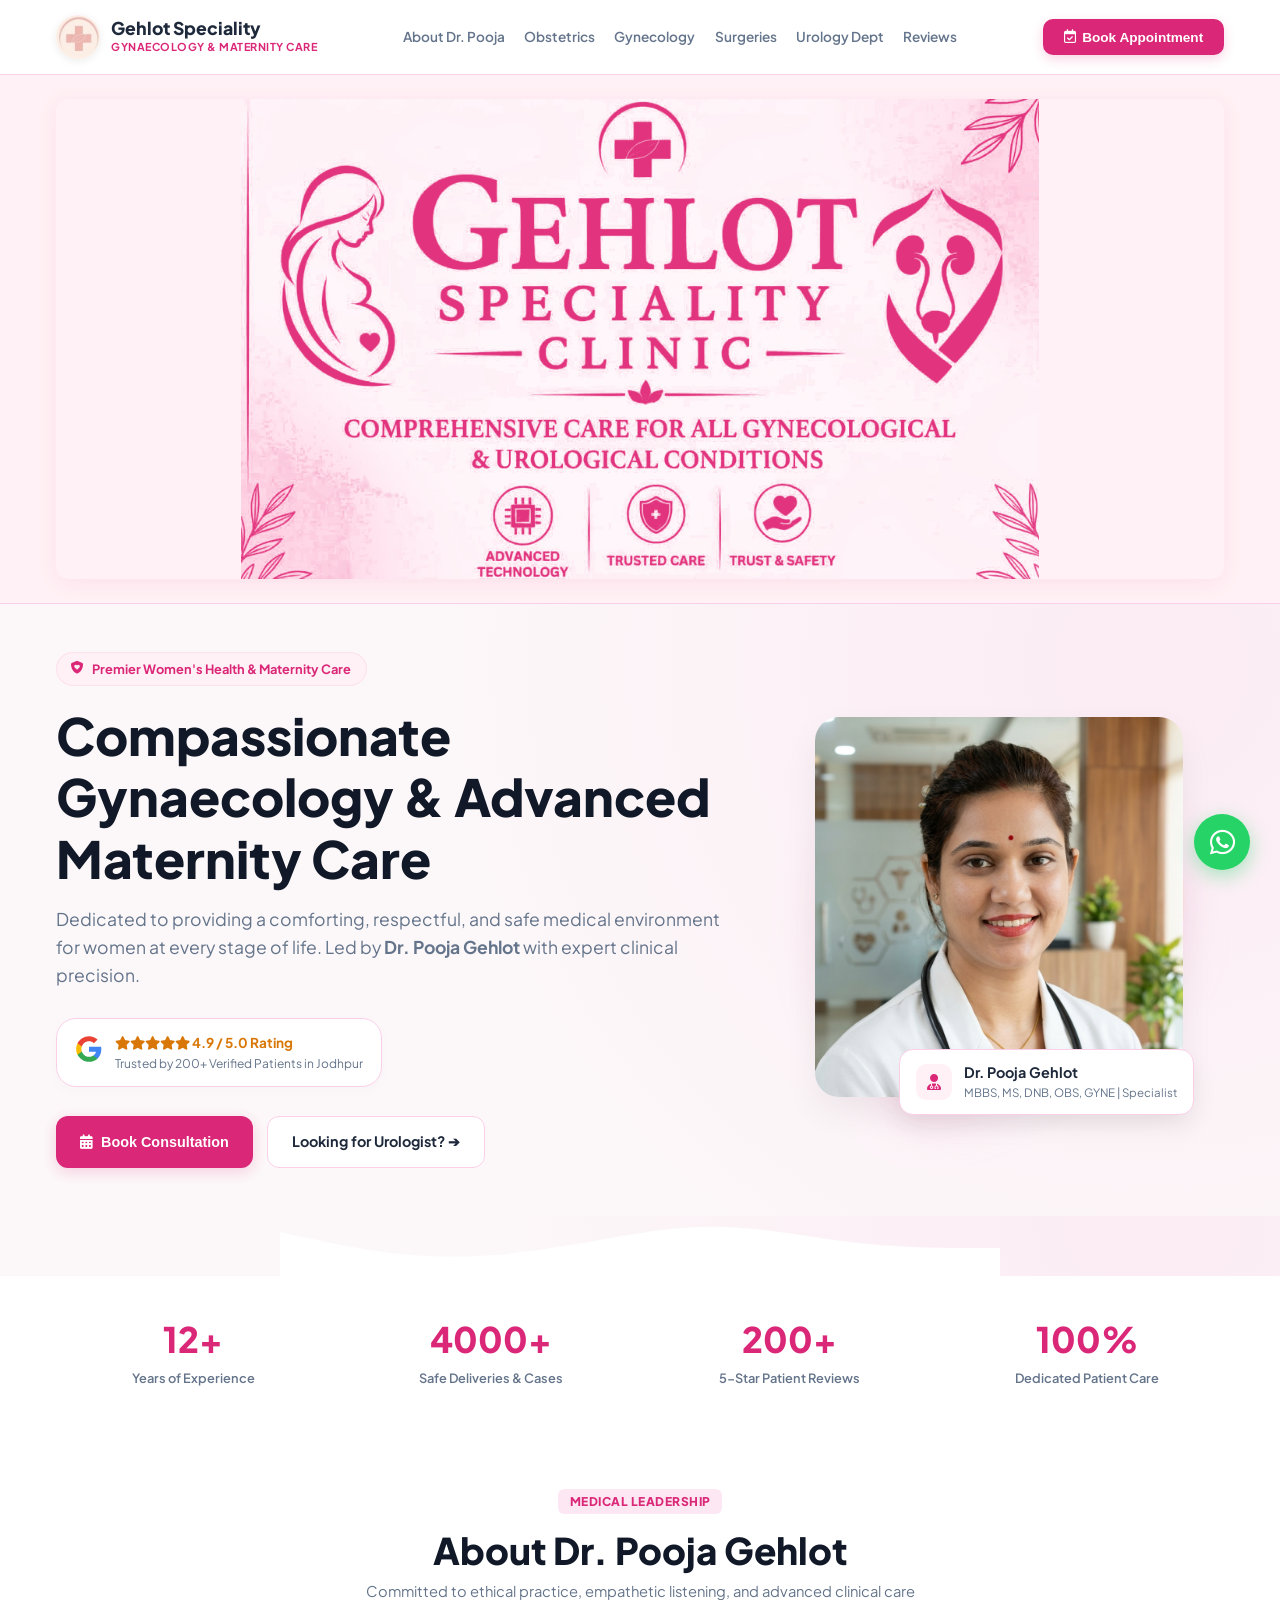
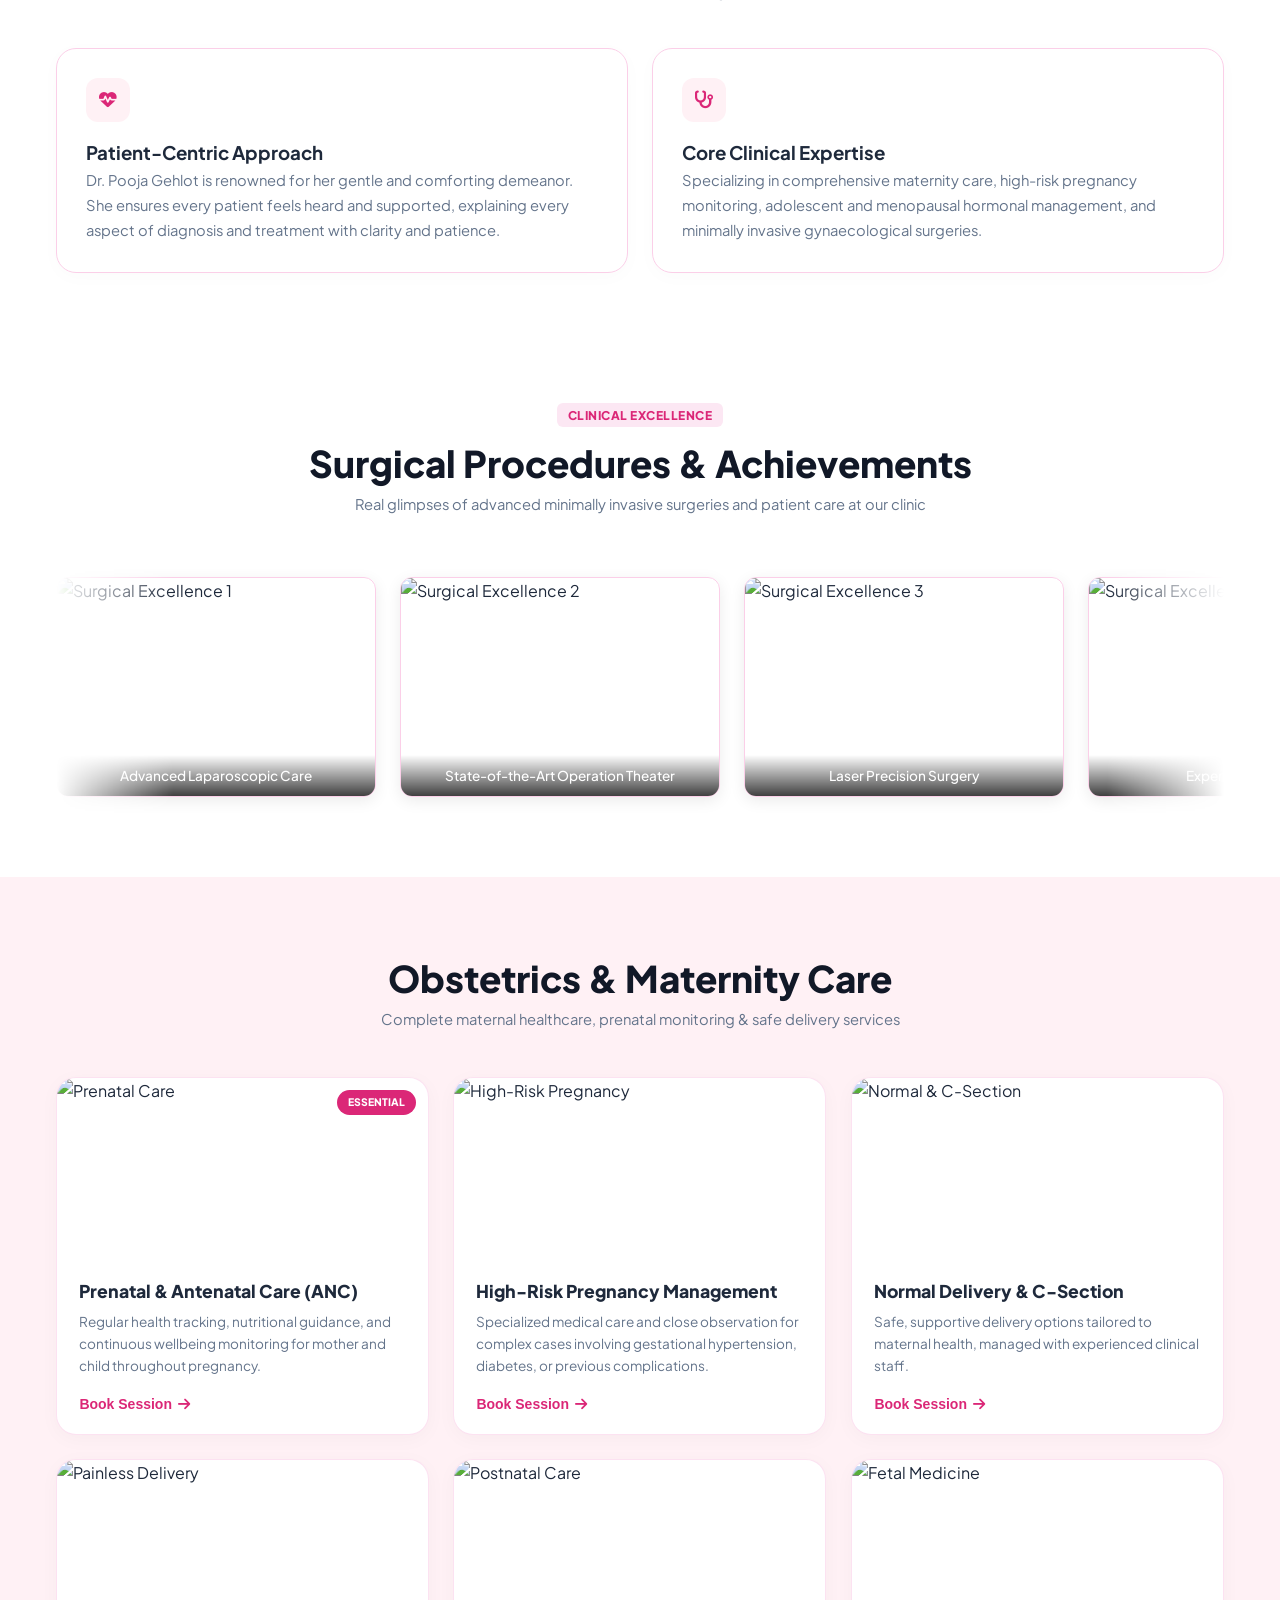
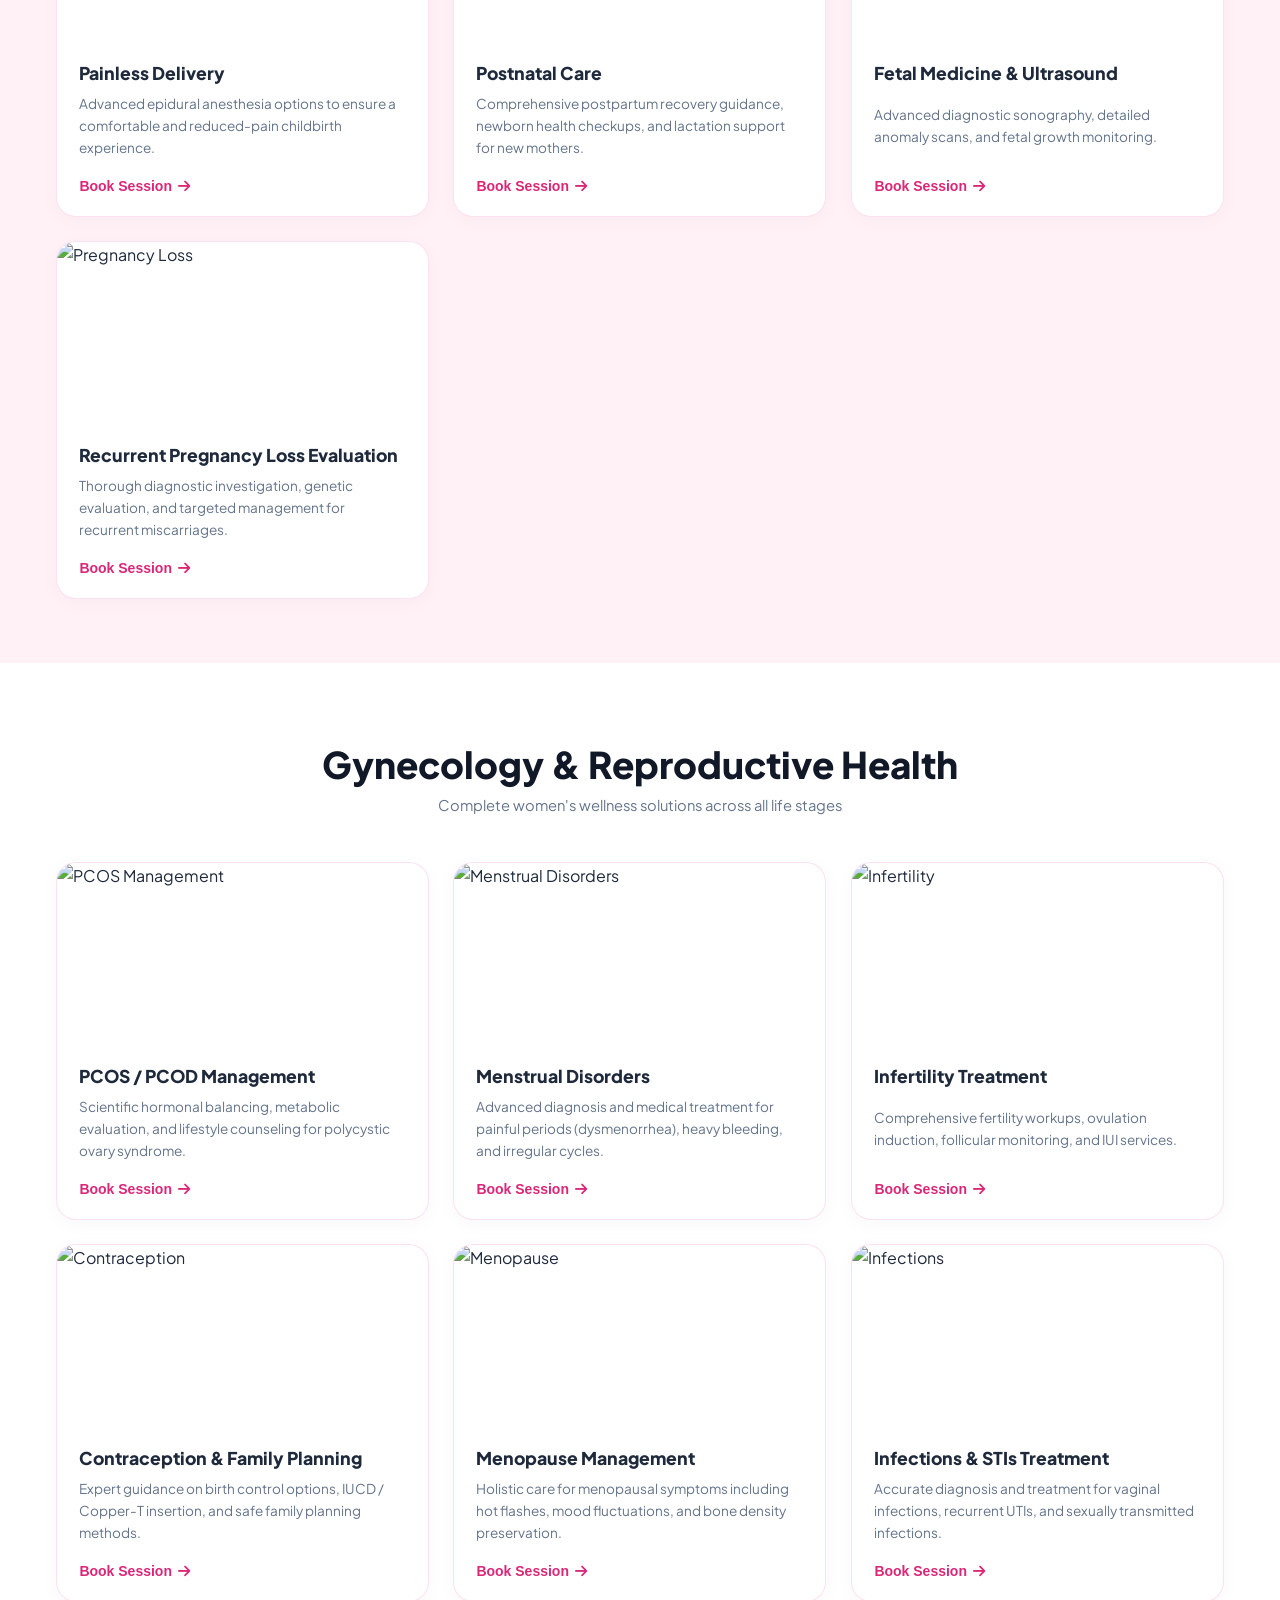
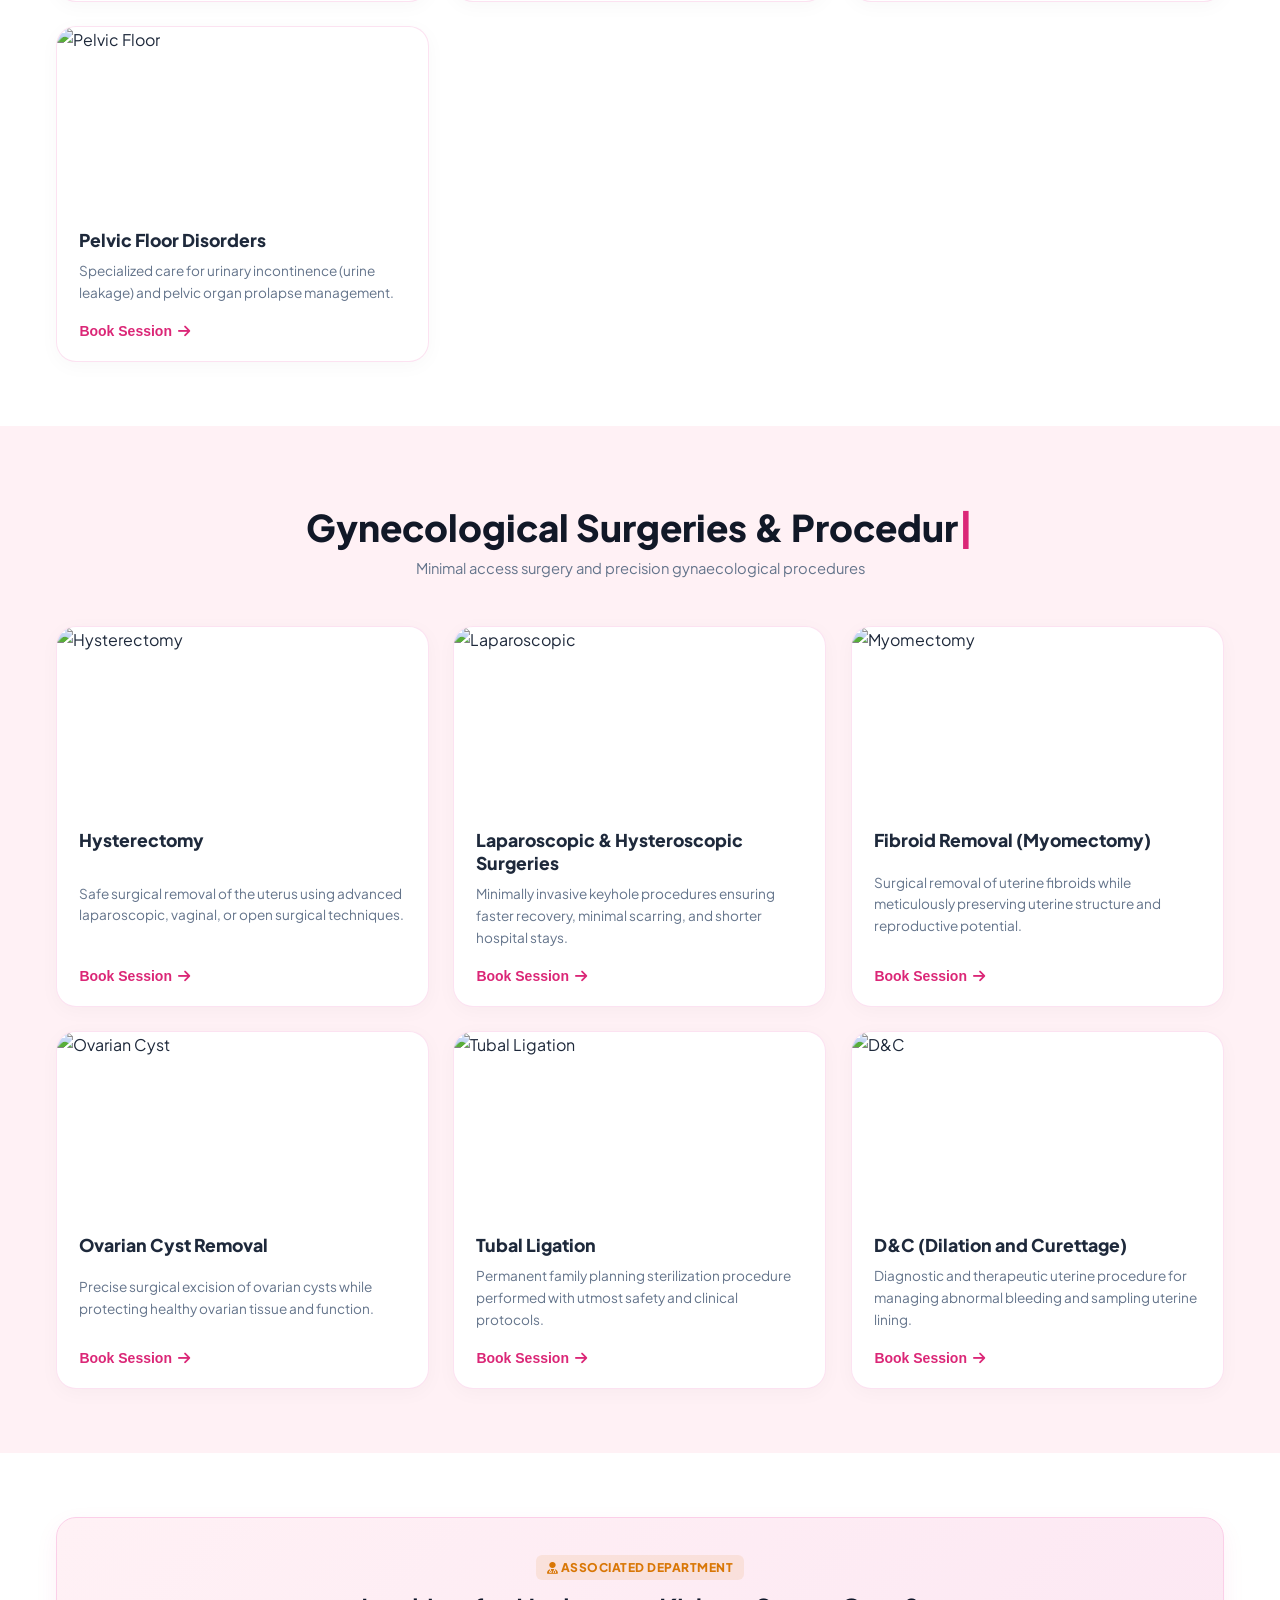
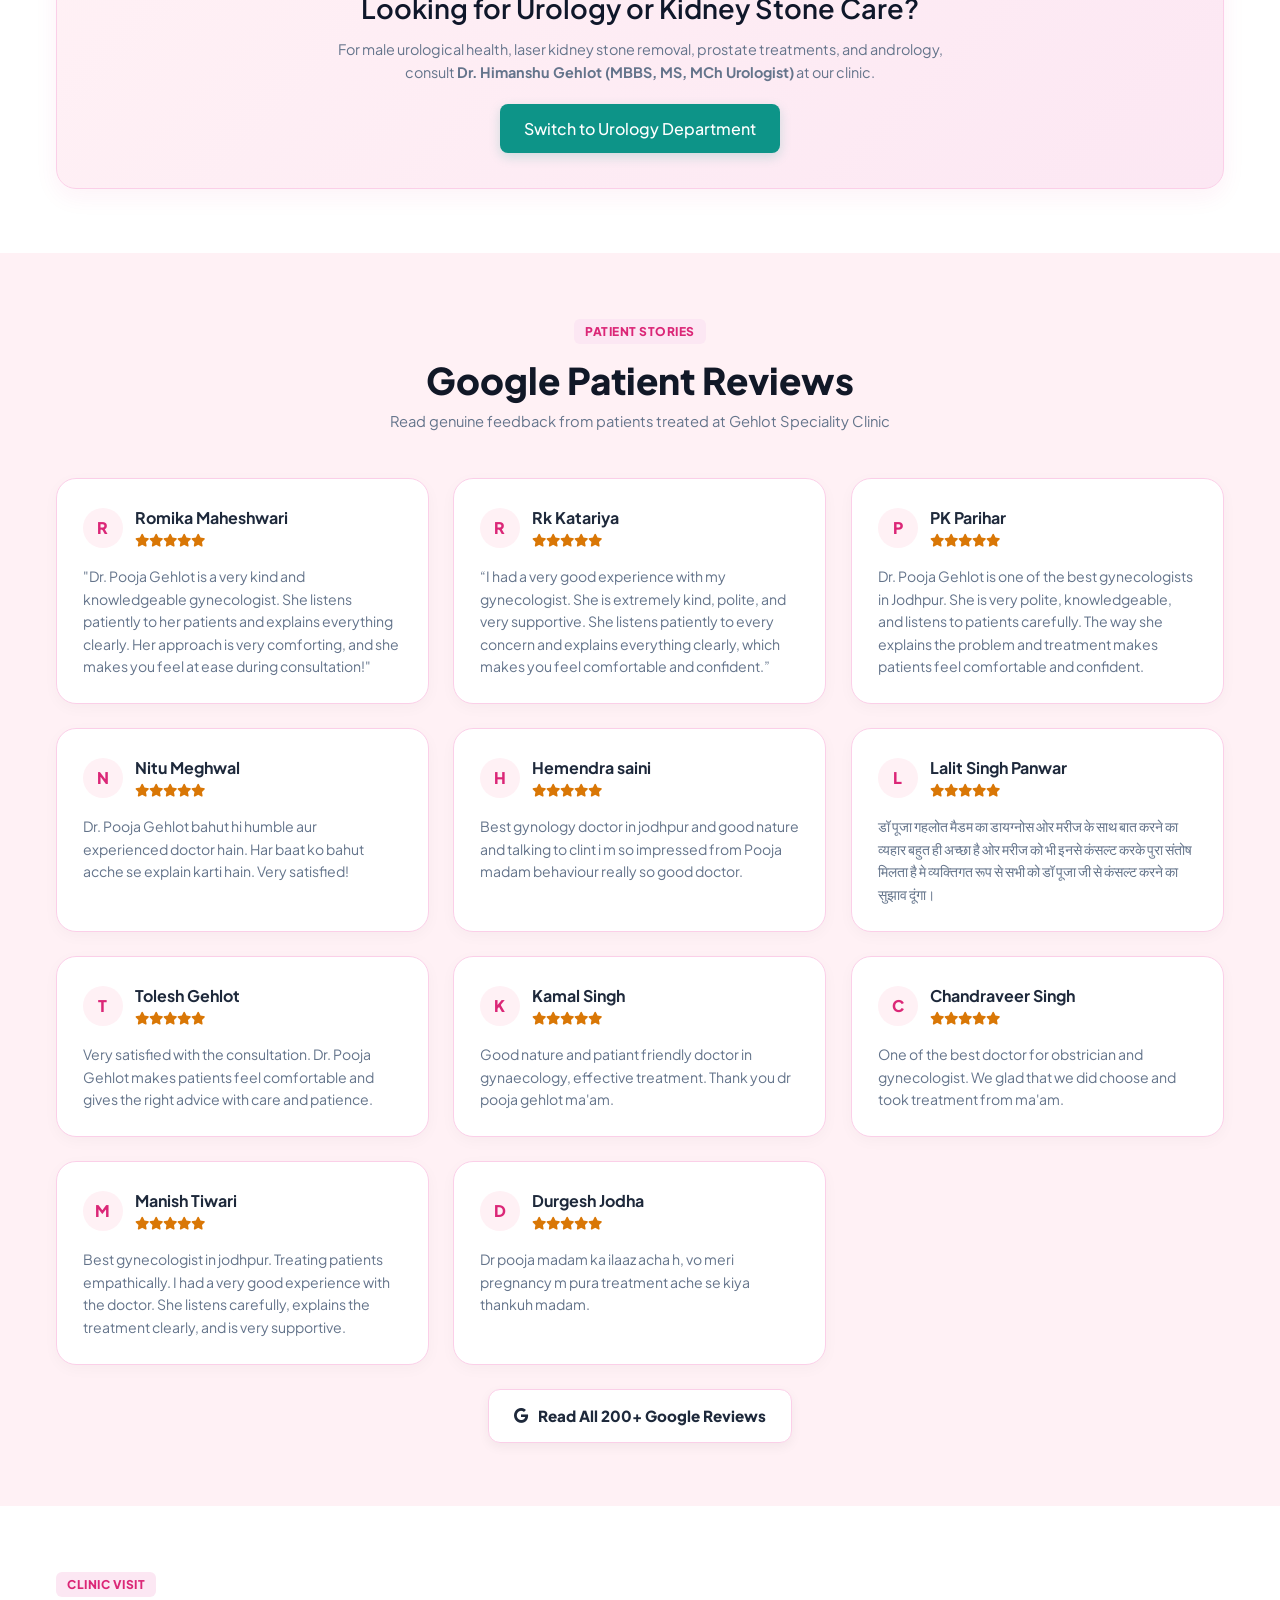
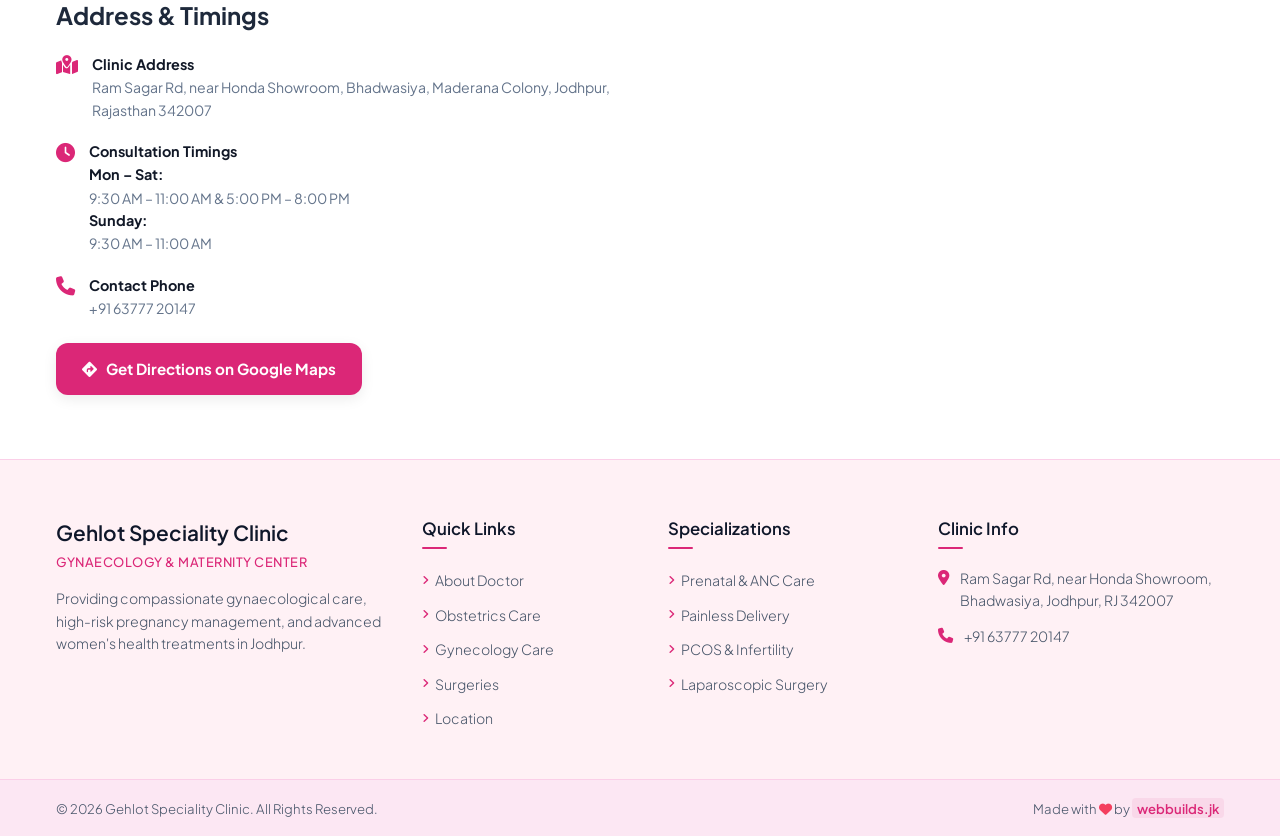
==== commit 66e57b8b: "Update print statement from 'Hello' to 'Goodbye'" ====
--- a/index.html
+++ b/index.html
@@ -5,8 +5,12 @@
     <meta charset="UTF-8">
     <meta name="viewport" content="width=device-width, initial-scale=1.0, maximum-scale=1.0, user-scalable=no">
     <title>Dr. Pooja Gehlot | Best Gynecologist & Obstetrician in Jodhpur</title>
-
+    <meta name="viewport" content="width=device-width, initial-scale=1.0">
+    <meta name="description"
+        content="Gehlot Speciality Clinic in Jodhpur - Best Gynaecology, Maternity, and Urology care by expert doctors.">
     <link rel="preconnect" href="https://fonts.googleapis.com">
+    <!-- Favicon Link -->
+    <link rel="icon" type="image/jpeg" href="logog.jpeg">
     <link rel="preconnect" href="https://fonts.gstatic.com" crossorigin>
     <link href="https://fonts.googleapis.com/css2?family=Plus+Jakarta+Sans:wght@400;500;600;700;800&display=swap"
         rel="stylesheet">
@@ -20,9 +24,9 @@
     <header class="main-header">
         <div class="container nav-flex">
             <a href="index.html" class="brand-box">
-               <div class="brand-icon logo-img-box">
-        <img src="logog.jpeg" alt="Gehlot Speciality Clinic Logo" class="brand-logo-img">
-    </div>
+                <div class="brand-icon logo-img-box">
+                    <img src="logog.jpeg" alt="Gehlot Speciality Clinic Logo" class="brand-logo-img">
+                </div>
                 <div class="brand-text">
                     <span class="brand-title">Gehlot Speciality</span>
                     <span class="brand-subtitle">Gynaecology & Maternity Care</span>
@@ -61,804 +65,916 @@
             </button>
         </div>
     </header>
-<!-- Main Banner Image Section -->
-<section class="banner-image-section">
-    <div class="container">
-        <img src="gyna.png" alt="Gehlot Speciality Clinic Banner" class="hero-banner-img">
-    </div>
-</section>
-    <!-- Soft Luxury Hero Section with Custom SVG Visuals -->
-    <section class="hero-wrapper">
-        <div class="container hero-grid">
-            <div class="hero-left reveal-left">
-                <div class="soft-pill">
-                    <i class="fa-solid fa-shield-heart"></i> Premier Women's Health & Maternity Care
-                </div>
-
-                <h1 class="hero-heading">
-                    <span class="tw-target" data-text="Compassionate Gynaecology & Advanced Maternity Care"></span>
-                </h1>
-
-                <p class="hero-subtext">
-                    Dedicated to providing a comforting, respectful, and safe medical environment for women at every stage of life. Led by <strong>Dr. Pooja Gehlot</strong> with expert clinical precision.
-                </p>
-
-                <div class="google-trust-card">
-                    <div class="google-svg">
-                        <svg viewBox="0 0 24 24" width="28" height="28">
-                            <path fill="#4285F4" d="M22.56 12.25c0-.78-.07-1.53-.2-2.25H12v4.26h5.92c-.26 1.37-1.04 2.53-2.21 3.31v2.77h3.57c2.08-1.92 3.28-4.74 3.28-8.09z" />
-                            <path fill="#34A853" d="M12 23c2.97 0 5.46-.98 7.28-2.66l-3.57-2.77c-.98.66-2.23 1.06-3.71 1.06-2.86 0-5.29-1.93-6.16-4.53H2.18v2.84C3.99 20.53 7.7 23 12 23z" />
-                            <path fill="#FBBC05" d="M5.84 14.09c-.22-.66-.35-1.36-.35-2.09s.13-1.43.35-2.09V7.06H2.18C1.43 8.55 1 10.22 1 12s.43 3.45 1.18 4.94l2.85-2.22.81-.63z" />
-                            <path fill="#EA4335" d="M12 5.38c1.62 0 3.06.56 4.21 1.64l3.15-3.15C17.45 2.09 14.97 1 12 1 7.7 1 3.99 3.47 2.18 7.06l3.66 2.84c.87-2.6 3.3-4.52 6.16-4.52z" />
-                        </svg>
-                    </div>
-                    <div class="trust-details">
-                        <div class="star-rating">
-                            <i class="fa-solid fa-star"></i><i class="fa-solid fa-star"></i><i class="fa-solid fa-star"></i><i class="fa-solid fa-star"></i><i class="fa-solid fa-star"></i>
-                            <strong>4.9 / 5.0 Rating</strong>
-                        </div>
-                        <span>Trusted by 200+ Verified Patients in Jodhpur</span>
-                    </div>
-                </div>
-
-                <div class="hero-cta-group">
-                    <button onclick="openBookingModal('Consult Dr. Pooja Gehlot')" class="btn-main-primary">
-                        <i class="fa-solid fa-calendar-days"></i> Book Consultation
+
+    <main>
+        <!-- Main Banner Image Section -->
+        <section class="banner-image-section">
+            <div class="container">
+                <img src="gyna.png" alt="Gehlot Speciality Clinic Banner" class="hero-banner-img">
+            </div>
+        </section>
+        <!-- Soft Luxury Hero Section with Custom SVG Visuals -->
+        <section class="hero-wrapper">
+            <div class="container hero-grid">
+                <div class="hero-left reveal-left">
+                    <div class="soft-pill">
+                        <i class="fa-solid fa-shield-heart"></i> Premier Women's Health & Maternity Care
+                    </div>
+
+                    <h1 class="hero-heading">
+                        <span class="tw-target" data-text="Compassionate Gynaecology & Advanced Maternity Care"></span>
+                    </h1>
+
+                    <p class="hero-subtext">
+                        Dedicated to providing a comforting, respectful, and safe medical environment for women at every
+                        stage of life. Led by <strong>Dr. Pooja Gehlot</strong> with expert clinical precision.
+                    </p>
+
+                    <div class="google-trust-card">
+                        <div class="google-svg">
+                            <svg viewBox="0 0 24 24" width="28" height="28">
+                                <path fill="#4285F4"
+                                    d="M22.56 12.25c0-.78-.07-1.53-.2-2.25H12v4.26h5.92c-.26 1.37-1.04 2.53-2.21 3.31v2.77h3.57c2.08-1.92 3.28-4.74 3.28-8.09z" />
+                                <path fill="#34A853"
+                                    d="M12 23c2.97 0 5.46-.98 7.28-2.66l-3.57-2.77c-.98.66-2.23 1.06-3.71 1.06-2.86 0-5.29-1.93-6.16-4.53H2.18v2.84C3.99 20.53 7.7 23 12 23z" />
+                                <path fill="#FBBC05"
+                                    d="M5.84 14.09c-.22-.66-.35-1.36-.35-2.09s.13-1.43.35-2.09V7.06H2.18C1.43 8.55 1 10.22 1 12s.43 3.45 1.18 4.94l2.85-2.22.81-.63z" />
+                                <path fill="#EA4335"
+                                    d="M12 5.38c1.62 0 3.06.56 4.21 1.64l3.15-3.15C17.45 2.09 14.97 1 12 1 7.7 1 3.99 3.47 2.18 7.06l3.66 2.84c.87-2.6 3.3-4.52 6.16-4.52z" />
+                            </svg>
+                        </div>
+                        <div class="trust-details">
+                            <div class="star-rating">
+                                <i class="fa-solid fa-star"></i><i class="fa-solid fa-star"></i><i
+                                    class="fa-solid fa-star"></i><i class="fa-solid fa-star"></i><i
+                                    class="fa-solid fa-star"></i>
+                                <strong>4.9 / 5.0 Rating</strong>
+                            </div>
+                            <span>Trusted by 200+ Verified Patients in Jodhpur</span>
+                        </div>
+                    </div>
+
+                    <div class="hero-cta-group">
+                        <button onclick="openBookingModal('Consult Dr. Pooja Gehlot')" class="btn-main-primary">
+                            <i class="fa-solid fa-calendar-days"></i> Book Consultation
+                        </button>
+                        <a href="urology.html" class="btn-main-secondary">Looking for Urologist? ➔</a>
+                    </div>
+                </div>
+
+                <!-- Organic Custom SVG Frame & Doctor Portrait -->
+                <div class="hero-right reveal-right">
+                    <div class="organic-doctor-box">
+                        <div class="bg-svg-blob">
+                            <svg viewBox="0 0 200 200" xmlns="http://www.w3.org/2000/svg">
+                                <path fill="#ffe4e6"
+                                    d="M44.7,-76.4C58.8,-69.3,71.8,-59.1,80.5,-45.8C89.3,-32.5,93.8,-16.3,92.8,-0.6C91.8,15.1,85.3,30.3,75.7,42.8C66.2,55.3,53.6,65.1,39.6,73.1C25.7,81.2,10.4,87.5,-3.9,93.3C-18.2,99.1,-31.5,104.4,-43.8,98.6C-56.2,92.8,-67.7,75.9,-75.7,59.3C-83.7,42.7,-88.2,26.4,-89.1,10.1C-90,-6.2,-87.3,-22.4,-79.6,-36.1C-71.9,-49.8,-59.1,-61,-45.2,-68.3C-31.3,-75.6,-16.2,-79,-0.6,-78.1C15,-77.2,30.6,-83.5,44.7,-76.4Z"
+                                    transform="translate(100 100)" />
+                            </svg>
+                        </div>
+                        <img src="dr.png" alt="Dr. Pooja Gehlot" class="doc-portrait-organic">
+                        <div class="floating-badge">
+                            <i class="fa-solid fa-user-doctor"></i>
+                            <div>
+                                <strong>Dr. Pooja Gehlot</strong>
+                                <span>MBBS, MS, DNB, OBS, GYNE | Specialist</span>
+                            </div>
+                        </div>
+                    </div>
+                </div>
+            </div>
+        </section>
+
+        <!-- Custom SVG Wave Divider -->
+        <div class="svg-wave-divider">
+            <svg viewBox="0 0 1440 120" fill="none" xmlns="http://www.w3.org/2000/svg">
+                <path
+                    d="M0,32L48,42.7C96,53,192,75,288,80C384,85,480,75,576,58.7C672,43,768,21,864,21.3C960,21,1056,43,1152,53.3C1248,64,1344,64,1392,64L1440,64L1440,120L1392,120C1344,120,1248,120,1152,120C1056,120,960,120,864,120C768,120,672,120,576,120C480,120,384,120,288,120C192,120,96,120,48,120L0,120Z"
+                    fill="#ffffff" />
+            </svg>
+        </div>
+
+        <!-- Stats Bar -->
+        <section class="stats-strip reveal-up">
+            <div class="container stats-flex">
+                <div class="stat-box">
+                    <div class="num"><span class="counter" data-target="12">0</span>+</div>
+                    <div class="lbl">Years of Experience</div>
+                </div>
+                <div class="stat-box">
+                    <div class="num"><span class="counter" data-target="4000">0</span>+</div>
+                    <div class="lbl">Safe Deliveries & Cases</div>
+                </div>
+                <div class="stat-box">
+                    <div class="num"><span class="counter" data-target="200">0</span>+</div>
+                    <div class="lbl">5-Star Patient Reviews</div>
+                </div>
+                <div class="stat-box">
+                    <div class="num"><span class="counter" data-target="100">0</span>%</div>
+                    <div class="lbl">Dedicated Patient Care</div>
+                </div>
+            </div>
+        </section>
+
+        <!-- About Dr. Pooja Gehlot -->
+        <section class="section-padding bg-white" id="about">
+            <div class="container">
+                <div class="section-title-box text-center">
+                    <span class="tag-label">Medical Leadership</span>
+                    <h2><span class="tw-target" data-text="About Dr. Pooja Gehlot"></span></h2>
+                    <p>Committed to ethical practice, empathetic listening, and advanced clinical care</p>
+                </div>
+
+                <div class="about-card-wrapper">
+                    <div class="about-bio-card reveal-left">
+                        <div class="bio-icon-header"><i class="fa-solid fa-heart-pulse"></i></div>
+                        <h3>Patient-Centric Approach</h3>
+                        <p class="bio-text">
+                            Dr. Pooja Gehlot is renowned for her gentle and comforting demeanor. She ensures every
+                            patient feels heard and supported, explaining every aspect of diagnosis and treatment with
+                            clarity and patience.
+                        </p>
+                    </div>
+
+                    <div class="about-bio-card reveal-right">
+                        <div class="bio-icon-header"><i class="fa-solid fa-stethoscope"></i></div>
+                        <h3>Core Clinical Expertise</h3>
+                        <p class="bio-text">
+                            Specializing in comprehensive maternity care, high-risk pregnancy monitoring, adolescent and
+                            menopausal hormonal management, and minimally invasive gynaecological surgeries.
+                        </p>
+                    </div>
+                </div>
+            </div>
+        </section>
+        <!-- Surgical Excellence Auto-Rotating Gallery -->
+        <section class="section-padding bg-white" id="gallery">
+            <div class="container">
+                <div class="section-title-box text-center">
+                    <span class="tag-label">Clinical Excellence</span>
+                    <h2>Surgical Procedures & Achievements</h2>
+                    <p>Real glimpses of advanced minimally invasive surgeries and patient care at our clinic</p>
+                </div>
+
+                <!-- Auto-Moving Infinite Carousel -->
+                <div class="surgery-carousel-wrapper">
+                    <div class="surgery-carousel-track">
+                        <!-- Photo 1 -->
+                        <div class="surgery-card">
+                            <img src="https://res.cloudinary.com/arjyfysu/image/upload/v1792876837/p1.jpg"
+                                alt="Surgical Excellence 1">
+                            <div class="surgery-card-caption">Advanced Laparoscopic Care</div>
+                        </div>
+                        <!-- Photo 2 -->
+                        <div class="surgery-card">
+                            <img src="https://res.cloudinary.com/arjyfysu/image/upload/v1792876909/p2.jpg"
+                                alt="Surgical Excellence 2">
+                            <div class="surgery-card-caption">State-of-the-Art Operation Theater</div>
+                        </div>
+                        <!-- Photo 3 -->
+                        <div class="surgery-card">
+                            <img src="https://res.cloudinary.com/arjyfysu/image/upload/v1792876933/p3.jpg"
+                                alt="Surgical Excellence 3">
+                            <div class="surgery-card-caption">Laser Precision Surgery</div>
+                        </div>
+                        <!-- Photo 4 -->
+                        <div class="surgery-card">
+                            <img src="https://res.cloudinary.com/arjyfysu/image/upload/v1792876954/p4.jpg"
+                                alt="Surgical Excellence 4">
+                            <div class="surgery-card-caption">Expert Clinical Care</div>
+                        </div>
+
+
+                        <!-- Duplicate Cards for Infinite Seamless Loop -->
+                        <div class="surgery-card">
+                            <img src="https://res.cloudinary.com/arjyfysu/image/upload/v1792876837/p1.jpg"
+                                alt="Surgical Excellence 1">
+                            <div class="surgery-card-caption">Advanced Laparoscopic Care</div>
+                        </div>
+                        <div class="surgery-card">
+                            <img src="https://res.cloudinary.com/arjyfysu/image/upload/v1792876909/p2.jpg"
+                                alt="Surgical Excellence 2">
+                            <div class="surgery-card-caption">State-of-the-Art Operation Theater</div>
+                        </div>
+                        <div class="surgery-card">
+                            <img src="https://res.cloudinary.com/arjyfysu/image/upload/v1792876933/p3.jpg"
+                                alt="Surgical Excellence 3">
+                            <div class="surgery-card-caption">Laser Precision Surgery</div>
+                        </div>
+                        <div class="surgery-card">
+                            <img src="https://res.cloudinary.com/arjyfysu/image/upload/v1792876954/p4.jpg"
+                                alt="Surgical Excellence 4">
+                            <div class="surgery-card-caption">Expert Clinical Care</div>
+                        </div>
+
+                    </div>
+                </div>
+            </div>
+        </section>
+
+        <!-- SECTION 1: OBSTETRICS (PREGNANCY & MATERNITY) -->
+        <section class="section-padding bg-soft-pink" id="obstetrics">
+            <div class="container">
+                <div class="section-title-box text-center">
+                    <!-- <span class="tag-label">Department 01</span> -->
+                    <h2><span class="tw-target" data-text="Obstetrics & Maternity Care"></span></h2>
+                    <p>Complete maternal healthcare, prenatal monitoring & safe delivery services</p>
+                </div>
+
+                <div class="frameless-grid">
+                    <div class="frameless-card reveal-left">
+                        <div class="frameless-thumb">
+                            <img src="https://www.aaryawomenshospital.com/img/obstetrician_in_ahmedabad.webp"
+                                alt="Prenatal Care">
+                            <span class="card-badge">Essential</span>
+                        </div>
+                        <div class="frameless-content">
+                            <h3>Prenatal & Antenatal Care (ANC)</h3>
+                            <p>Regular health tracking, nutritional guidance, and continuous wellbeing monitoring for
+                                mother and child throughout pregnancy.</p>
+                            <button onclick="openBookingModal('Prenatal & Antenatal Care (ANC)')" class="btn-card-book">
+                                Book Session <i class="fa-solid fa-arrow-right"></i>
+                            </button>
+                        </div>
+                    </div>
+
+                    <div class="frameless-card reveal-up">
+                        <div class="frameless-thumb">
+                            <img src="https://s7d9.scene7.com/is/image/gehealthcare/related-content-maternal-infant-care-desktop"
+                                alt="High-Risk Pregnancy">
+                        </div>
+                        <div class="frameless-content">
+                            <h3>High-Risk Pregnancy Management</h3>
+                            <p>Specialized medical care and close observation for complex cases involving gestational
+                                hypertension, diabetes, or previous complications.</p>
+                            <button onclick="openBookingModal('High-Risk Pregnancy Management')" class="btn-card-book">
+                                Book Session <i class="fa-solid fa-arrow-right"></i>
+                            </button>
+                        </div>
+                    </div>
+
+                    <div class="frameless-card reveal-up">
+                        <div class="frameless-thumb">
+                            <img src="https://res.cloudinary.com/arjyfysu/image/upload/v1792860752/Gemini_Generated_Image_8j5n1y8j5n1y8j5n.png"
+                                alt="Normal & C-Section">
+                        </div>
+                        <div class="frameless-content">
+                            <h3>Normal Delivery & C-Section</h3>
+                            <p>Safe, supportive delivery options tailored to maternal health, managed with experienced
+                                clinical staff.</p>
+                            <button onclick="openBookingModal('Normal Delivery & C-Section')" class="btn-card-book">
+                                Book Session <i class="fa-solid fa-arrow-right"></i>
+                            </button>
+                        </div>
+                    </div>
+
+                    <div class="frameless-card reveal-right">
+                        <div class="frameless-thumb">
+                            <img src="https://drnikithareddy.com/images/treatments/painless-delivery.webp"
+                                alt="Painless Delivery">
+                        </div>
+                        <div class="frameless-content">
+                            <h3>Painless Delivery</h3>
+                            <p>Advanced epidural anesthesia options to ensure a comfortable and reduced-pain childbirth
+                                experience.</p>
+                            <button onclick="openBookingModal('Painless Delivery')" class="btn-card-book">
+                                Book Session <i class="fa-solid fa-arrow-right"></i>
+                            </button>
+                        </div>
+                    </div>
+
+                    <div class="frameless-card reveal-left">
+                        <div class="frameless-thumb">
+                            <img src="https://images.unsplash.com/photo-1555252333-9f8e92e65df9?auto=format&fit=crop&w=600&q=80"
+                                alt="Postnatal Care">
+                        </div>
+                        <div class="frameless-content">
+                            <h3>Postnatal Care</h3>
+                            <p>Comprehensive postpartum recovery guidance, newborn health checkups, and lactation
+                                support for new mothers.</p>
+                            <button onclick="openBookingModal('Postnatal Care')" class="btn-card-book">
+                                Book Session <i class="fa-solid fa-arrow-right"></i>
+                            </button>
+                        </div>
+                    </div>
+
+                    <div class="frameless-card reveal-up">
+                        <div class="frameless-thumb">
+                            <img src="https://tse3.mm.bing.net/th/id/OIP.VsTOsbsJqwBozC6NyZAM3wHaEK?r=0&rs=1&pid=ImgDetMain&o=7&rm=3"
+                                alt="Fetal Medicine">
+                        </div>
+                        <div class="frameless-content">
+                            <h3>Fetal Medicine & Ultrasound</h3>
+                            <p>Advanced diagnostic sonography, detailed anomaly scans, and fetal growth monitoring.</p>
+                            <button onclick="openBookingModal('Fetal Medicine & Ultrasound')" class="btn-card-book">
+                                Book Session <i class="fa-solid fa-arrow-right"></i>
+                            </button>
+                        </div>
+                    </div>
+
+                    <div class="frameless-card reveal-right">
+                        <div class="frameless-thumb">
+                            <img src="https://www.cifarivf.com/wp-content/uploads/2022/03/Cifar-Recurrent-Pregnancy-Loss.jpg"
+                                alt="Pregnancy Loss">
+                        </div>
+                        <div class="frameless-content">
+                            <h3>Recurrent Pregnancy Loss Evaluation</h3>
+                            <p>Thorough diagnostic investigation, genetic evaluation, and targeted management for
+                                recurrent miscarriages.</p>
+                            <button onclick="openBookingModal('Recurrent Pregnancy Loss Evaluation')"
+                                class="btn-card-book">
+                                Book Session <i class="fa-solid fa-arrow-right"></i>
+                            </button>
+                        </div>
+                    </div>
+                </div>
+            </div>
+        </section>
+
+        <!-- SECTION 2: GYNECOLOGY & REPRODUCTIVE HEALTH -->
+        <section class="section-padding bg-white" id="gynecology">
+            <div class="container">
+                <div class="section-title-box text-center">
+                    <!-- <span class="tag-label">Department 02</span> -->
+                    <h2><span class="tw-target" data-text="Gynecology & Reproductive Health"></span></h2>
+                    <p>Complete women's wellness solutions across all life stages</p>
+                </div>
+
+                <div class="frameless-grid">
+                    <div class="frameless-card reveal-left">
+                        <div class="frameless-thumb">
+                            <img src="https://www.drruchitandon.com/wp-content/uploads/2025/02/1111.jpg"
+                                alt="PCOS Management">
+                        </div>
+                        <div class="frameless-content">
+                            <h3>PCOS / PCOD Management</h3>
+                            <p>Scientific hormonal balancing, metabolic evaluation, and lifestyle counseling for
+                                polycystic ovary syndrome.</p>
+                            <button onclick="openBookingModal('PCOS / PCOD Management')" class="btn-card-book">
+                                Book Session <i class="fa-solid fa-arrow-right"></i>
+                            </button>
+                        </div>
+                    </div>
+
+                    <div class="frameless-card reveal-up">
+                        <div class="frameless-thumb">
+                            <img src="https://warsan.com.pk/wp-content/uploads/2024/05/types-of-abnormal-menstruation-5.webp"
+                                alt="Menstrual Disorders">
+                        </div>
+                        <div class="frameless-content">
+                            <h3>Menstrual Disorders</h3>
+                            <p>Advanced diagnosis and medical treatment for painful periods (dysmenorrhea), heavy
+                                bleeding, and irregular cycles.</p>
+                            <button onclick="openBookingModal('Menstrual Disorders Treatment')" class="btn-card-book">
+                                Book Session <i class="fa-solid fa-arrow-right"></i>
+                            </button>
+                        </div>
+                    </div>
+
+                    <div class="frameless-card reveal-up">
+                        <div class="frameless-thumb">
+                            <img src="https://eremedium.in/wp-content/uploads/2024/08/ivf-treatment-video.jpg"
+                                alt="Infertility">
+                        </div>
+                        <div class="frameless-content">
+                            <h3>Infertility Treatment</h3>
+                            <p>Comprehensive fertility workups, ovulation induction, follicular monitoring, and IUI
+                                services.</p>
+                            <button onclick="openBookingModal('Infertility Treatment')" class="btn-card-book">
+                                Book Session <i class="fa-solid fa-arrow-right"></i>
+                            </button>
+                        </div>
+                    </div>
+
+                    <div class="frameless-card reveal-right">
+                        <div class="frameless-thumb">
+                            <img src="https://1.bp.blogspot.com/-fqfSsHFfpXQ/X047khkgtVI/AAAAAAAAAag/hgXaAOP7sB0mv_9WPjkiIA5VhyhTKScPACLcBGAsYHQ/w1200-h630-p-k-no-nu/Family%2Bplanning%2Bmethods-contraception-birth%2Bcontrol.png"
+                                alt="Contraception">
+                        </div>
+                        <div class="frameless-content">
+                            <h3>Contraception & Family Planning</h3>
+                            <p>Expert guidance on birth control options, IUCD / Copper-T insertion, and safe family
+                                planning methods.</p>
+                            <button onclick="openBookingModal('Contraception & Family Planning')" class="btn-card-book">
+                                Book Session <i class="fa-solid fa-arrow-right"></i>
+                            </button>
+                        </div>
+                    </div>
+
+                    <div class="frameless-card reveal-left">
+                        <div class="frameless-thumb">
+                            <img src="https://www.vgmhospital.com/assets/images/gynaecology/menopause-management.jpg"
+                                alt="Menopause">
+                        </div>
+                        <div class="frameless-content">
+                            <h3>Menopause Management</h3>
+                            <p>Holistic care for menopausal symptoms including hot flashes, mood fluctuations, and bone
+                                density preservation.</p>
+                            <button onclick="openBookingModal('Menopause Management')" class="btn-card-book">
+                                Book Session <i class="fa-solid fa-arrow-right"></i>
+                            </button>
+                        </div>
+                    </div>
+
+                    <div class="frameless-card reveal-up">
+                        <div class="frameless-thumb">
+                            <img src="https://media.istockphoto.com/id/2066261916/photo/sti-term-hiv-syphilis-herpes-hpv-chlamydia-gonorrhea-stds-stop-std-medical-and-healthcare.jpg?s=170667a&w=0&k=20&c=YP72zOwRoktVtmP8kqCmXRJZObyMu21qZuHNV_PeLRg="
+                                alt="Infections">
+                        </div>
+                        <div class="frameless-content">
+                            <h3>Infections & STIs Treatment</h3>
+                            <p>Accurate diagnosis and treatment for vaginal infections, recurrent UTIs, and sexually
+                                transmitted infections.</p>
+                            <button onclick="openBookingModal('Infections & STIs Treatment')" class="btn-card-book">
+                                Book Session <i class="fa-solid fa-arrow-right"></i>
+                            </button>
+                        </div>
+                    </div>
+
+                    <div class="frameless-card reveal-right">
+                        <div class="frameless-thumb">
+                            <img src="https://i2.wp.com/kristenbrogan.com/wp-content/uploads/2019/06/The-Pelvic-Floor.png?strip=all"
+                                alt="Pelvic Floor">
+                        </div>
+                        <div class="frameless-content">
+                            <h3>Pelvic Floor Disorders</h3>
+                            <p>Specialized care for urinary incontinence (urine leakage) and pelvic organ prolapse
+                                management.</p>
+                            <button onclick="openBookingModal('Pelvic Floor Disorders')" class="btn-card-book">
+                                Book Session <i class="fa-solid fa-arrow-right"></i>
+                            </button>
+                        </div>
+                    </div>
+                </div>
+            </div>
+        </section>
+
+        <!-- SECTION 3: GYNECOLOGICAL SURGERIES & PROCEDURES -->
+        <section class="section-padding bg-soft-pink" id="surgeries">
+            <div class="container">
+                <div class="section-title-box text-center">
+                    <!-- <span class="tag-label">Department 03</span> -->
+                    <h2><span class="tw-target" data-text="Gynecological Surgeries & Procedures"></span></h2>
+                    <p>Minimal access surgery and precision gynaecological procedures</p>
+                </div>
+
+                <div class="frameless-grid">
+                    <div class="frameless-card reveal-left">
+                        <div class="frameless-thumb">
+                            <img src="https://t4.ftcdn.net/jpg/03/64/49/29/360_F_364492994_6g8bXeMmah0CSq36XRvMXJhJPuoQKlgH.jpg"
+                                alt="Hysterectomy">
+                        </div>
+                        <div class="frameless-content">
+                            <h3>Hysterectomy</h3>
+                            <p>Safe surgical removal of the uterus using advanced laparoscopic, vaginal, or open
+                                surgical techniques.</p>
+                            <button onclick="openBookingModal('Hysterectomy Surgery')" class="btn-card-book">
+                                Book Session <i class="fa-solid fa-arrow-right"></i>
+                            </button>
+                        </div>
+                    </div>
+
+                    <div class="frameless-card reveal-up">
+                        <div class="frameless-thumb">
+                            <img src="https://drmadhusmitanayak.in/assets/img/hysteroscopic-surgery.jpg"
+                                alt="Laparoscopic">
+                        </div>
+                        <div class="frameless-content">
+                            <h3>Laparoscopic & Hysteroscopic Surgeries</h3>
+                            <p>Minimally invasive keyhole procedures ensuring faster recovery, minimal scarring, and
+                                shorter hospital stays.</p>
+                            <button onclick="openBookingModal('Laparoscopic & Hysteroscopic Surgeries')"
+                                class="btn-card-book">
+                                Book Session <i class="fa-solid fa-arrow-right"></i>
+                            </button>
+                        </div>
+                    </div>
+
+                    <div class="frameless-card reveal-up">
+                        <div class="frameless-thumb">
+                            <img src="https://www.datelinehealthafrica.org/ckfinder/userfiles/files/Hysteroscopic-myomectomy-1.jpg"
+                                alt="Myomectomy">
+                        </div>
+                        <div class="frameless-content">
+                            <h3>Fibroid Removal (Myomectomy)</h3>
+                            <p>Surgical removal of uterine fibroids while meticulously preserving uterine structure and
+                                reproductive potential.</p>
+                            <button onclick="openBookingModal('Fibroid Removal (Myomectomy)')" class="btn-card-book">
+                                Book Session <i class="fa-solid fa-arrow-right"></i>
+                            </button>
+                        </div>
+                    </div>
+
+                    <div class="frameless-card reveal-right">
+                        <div class="frameless-thumb">
+                            <img src="https://static.wixstatic.com/media/d2962e_67a53257c9824c8e88d204d4f505c53a~mv2.jpg/v1/fill/w_980,h_622,al_c,q_85,usm_0.66_1.00_0.01,enc_avif,quality_auto/ovarian-cysts-cystectomy-1170x520_2x.jpg"
+                                alt="Ovarian Cyst">
+                        </div>
+                        <div class="frameless-content">
+                            <h3>Ovarian Cyst Removal</h3>
+                            <p>Precise surgical excision of ovarian cysts while protecting healthy ovarian tissue and
+                                function.</p>
+                            <button onclick="openBookingModal('Ovarian Cyst Removal')" class="btn-card-book">
+                                Book Session <i class="fa-solid fa-arrow-right"></i>
+                            </button>
+                        </div>
+                    </div>
+
+                    <div class="frameless-card reveal-left">
+                        <div class="frameless-thumb">
+                            <img src="https://healthify.nz/assets/Health-A-Z/Womens-health/Tubal-ligation-Depositphotos-950x690__ResizedImageWzYwMCw0MzZd.png"
+                                alt="Tubal Ligation">
+                        </div>
+                        <div class="frameless-content">
+                            <h3>Tubal Ligation</h3>
+                            <p>Permanent family planning sterilization procedure performed with utmost safety and
+                                clinical protocols.</p>
+                            <button onclick="openBookingModal('Tubal Ligation')" class="btn-card-book">
+                                Book Session <i class="fa-solid fa-arrow-right"></i>
+                            </button>
+                        </div>
+                    </div>
+
+                    <div class="frameless-card reveal-up">
+                        <div class="frameless-thumb">
+                            <img src="https://doralhw.org/wp-content/uploads/elementor/thumbs/Dilation-and-Curettage-DC-scaled-1-re7okqxy33tblkh6558ryubq92fwfoz6hfv5a7ixl4.jpg"
+                                alt="D&C">
+                        </div>
+                        <div class="frameless-content">
+                            <h3>D&C (Dilation and Curettage)</h3>
+                            <p>Diagnostic and therapeutic uterine procedure for managing abnormal bleeding and sampling
+                                uterine lining.</p>
+                            <button onclick="openBookingModal('D&C Procedure')" class="btn-card-book">
+                                Book Session <i class="fa-solid fa-arrow-right"></i>
+                            </button>
+                        </div>
+                    </div>
+                </div>
+            </div>
+        </section>
+
+        <section class="section-padding bg-white" id="urology-switch">
+            <div class="container">
+                <div class="urology-cross-card reveal-up">
+                    <div class="urology-cross-content">
+                        <span class="tag-label gold-tag"><i class="fa-solid fa-user-doctor"></i> Associated
+                            Department</span>
+                        <h3>Looking for Urology or Kidney Stone Care?</h3>
+                        <p>For male urological health, laser kidney stone removal, prostate treatments, and andrology,
+                            consult <strong>Dr. Himanshu Gehlot (MBBS, MS, MCh Urologist)</strong> at our clinic.</p>
+                        <a href="urology.html" class="btn-urology-switch">
+                            Switch to Urology Department
+                        </a>
+                    </div>
+                </div>
+            </div>
+        </section>
+
+        <!-- Google Patient Reviews Section (All 10 Real Reviews) -->
+        <section class="section-padding bg-soft-pink" id="reviews">
+            <div class="container">
+                <div class="section-title-box text-center">
+                    <span class="tag-label">Patient Stories</span>
+                    <h2><span class="tw-target" data-text="Google Patient Reviews"></span></h2>
+                    <p>Read genuine feedback from patients treated at Gehlot Speciality Clinic</p>
+                </div>
+
+                <div class="reviews-grid">
+                    <div class="review-card reveal-up">
+                        <div class="reviewer">
+                            <div class="rev-avatar">R</div>
+                            <div>
+                                <h4>Romika Maheshwari</h4>
+                                <div class="stars"><i class="fa-solid fa-star"></i><i class="fa-solid fa-star"></i><i
+                                        class="fa-solid fa-star"></i><i class="fa-solid fa-star"></i><i
+                                        class="fa-solid fa-star"></i></div>
+                            </div>
+                        </div>
+                        <p>"Dr. Pooja Gehlot is a very kind and knowledgeable gynecologist. She listens patiently to her
+                            patients and explains everything clearly. Her approach is very comforting, and she makes you
+                            feel at ease during consultation!"</p>
+                    </div>
+
+                    <div class="review-card reveal-up">
+                        <div class="reviewer">
+                            <div class="rev-avatar">R</div>
+                            <div>
+                                <h4>Rk Katariya</h4>
+                                <div class="stars"><i class="fa-solid fa-star"></i><i class="fa-solid fa-star"></i><i
+                                        class="fa-solid fa-star"></i><i class="fa-solid fa-star"></i><i
+                                        class="fa-solid fa-star"></i></div>
+                            </div>
+                        </div>
+                        <p>“I had a very good experience with my gynecologist. She is extremely kind, polite, and very
+                            supportive. She listens patiently to every concern and explains everything clearly, which
+                            makes you feel comfortable and confident.”</p>
+                    </div>
+
+                    <div class="review-card reveal-up">
+                        <div class="reviewer">
+                            <div class="rev-avatar">P</div>
+                            <div>
+                                <h4>PK Parihar</h4>
+                                <div class="stars"><i class="fa-solid fa-star"></i><i class="fa-solid fa-star"></i><i
+                                        class="fa-solid fa-star"></i><i class="fa-solid fa-star"></i><i
+                                        class="fa-solid fa-star"></i></div>
+                            </div>
+                        </div>
+                        <p>Dr. Pooja Gehlot is one of the best gynecologists in Jodhpur. She is very polite,
+                            knowledgeable, and listens to patients carefully. The way she explains the problem and
+                            treatment makes patients feel comfortable and confident.</p>
+                    </div>
+
+                    <div class="review-card reveal-up">
+                        <div class="reviewer">
+                            <div class="rev-avatar">N</div>
+                            <div>
+                                <h4>Nitu Meghwal</h4>
+                                <div class="stars"><i class="fa-solid fa-star"></i><i class="fa-solid fa-star"></i><i
+                                        class="fa-solid fa-star"></i><i class="fa-solid fa-star"></i><i
+                                        class="fa-solid fa-star"></i></div>
+                            </div>
+                        </div>
+                        <p>Dr. Pooja Gehlot bahut hi humble aur experienced doctor hain. Har baat ko bahut acche se
+                            explain karti hain. Very satisfied!</p>
+                    </div>
+
+                    <div class="review-card reveal-up">
+                        <div class="reviewer">
+                            <div class="rev-avatar">H</div>
+                            <div>
+                                <h4>Hemendra saini</h4>
+                                <div class="stars"><i class="fa-solid fa-star"></i><i class="fa-solid fa-star"></i><i
+                                        class="fa-solid fa-star"></i><i class="fa-solid fa-star"></i><i
+                                        class="fa-solid fa-star"></i></div>
+                            </div>
+                        </div>
+                        <p>Best gynology doctor in jodhpur and good nature and talking to clint i m so impressed from
+                            Pooja madam behaviour really so good doctor.</p>
+                    </div>
+
+                    <div class="review-card reveal-up">
+                        <div class="reviewer">
+                            <div class="rev-avatar">L</div>
+                            <div>
+                                <h4>Lalit Singh Panwar</h4>
+                                <div class="stars"><i class="fa-solid fa-star"></i><i class="fa-solid fa-star"></i><i
+                                        class="fa-solid fa-star"></i><i class="fa-solid fa-star"></i><i
+                                        class="fa-solid fa-star"></i></div>
+                            </div>
+                        </div>
+                        <p>डॉ पूजा गहलोत मैडम का डायग्नोस ओर मरीज के साथ बात करने का व्यहार बहुत ही अच्छा है ओर मरीज को
+                            भी इनसे कंसल्ट करके पुरा संतोष मिलता है मे व्यक्तिगत रूप से सभी को डॉ पूजा जी से कंसल्ट करने
+                            का सुझाव दूंगा।</p>
+                    </div>
+
+                    <div class="review-card reveal-up">
+                        <div class="reviewer">
+                            <div class="rev-avatar">T</div>
+                            <div>
+                                <h4>Tolesh Gehlot</h4>
+                                <div class="stars"><i class="fa-solid fa-star"></i><i class="fa-solid fa-star"></i><i
+                                        class="fa-solid fa-star"></i><i class="fa-solid fa-star"></i><i
+                                        class="fa-solid fa-star"></i></div>
+                            </div>
+                        </div>
+                        <p>Very satisfied with the consultation. Dr. Pooja Gehlot makes patients feel comfortable and
+                            gives the right advice with care and patience.</p>
+                    </div>
+
+                    <div class="review-card reveal-up">
+                        <div class="reviewer">
+                            <div class="rev-avatar">K</div>
+                            <div>
+                                <h4>Kamal Singh</h4>
+                                <div class="stars"><i class="fa-solid fa-star"></i><i class="fa-solid fa-star"></i><i
+                                        class="fa-solid fa-star"></i><i class="fa-solid fa-star"></i><i
+                                        class="fa-solid fa-star"></i></div>
+                            </div>
+                        </div>
+                        <p>Good nature and patiant friendly doctor in gynaecology, effective treatment. Thank you dr
+                            pooja gehlot ma'am.</p>
+                    </div>
+
+                    <div class="review-card reveal-up">
+                        <div class="reviewer">
+                            <div class="rev-avatar">C</div>
+                            <div>
+                                <h4>Chandraveer Singh</h4>
+                                <div class="stars"><i class="fa-solid fa-star"></i><i class="fa-solid fa-star"></i><i
+                                        class="fa-solid fa-star"></i><i class="fa-solid fa-star"></i><i
+                                        class="fa-solid fa-star"></i></div>
+                            </div>
+                        </div>
+                        <p>One of the best doctor for obstrician and gynecologist. We glad that we did choose and took
+                            treatment from ma'am.</p>
+                    </div>
+
+                    <div class="review-card reveal-up">
+                        <div class="reviewer">
+                            <div class="rev-avatar">M</div>
+                            <div>
+                                <h4>Manish Tiwari</h4>
+                                <div class="stars"><i class="fa-solid fa-star"></i><i class="fa-solid fa-star"></i><i
+                                        class="fa-solid fa-star"></i><i class="fa-solid fa-star"></i><i
+                                        class="fa-solid fa-star"></i></div>
+                            </div>
+                        </div>
+                        <p>Best gynecologist in jodhpur. Treating patients empathically. I had a very good experience
+                            with the doctor. She listens carefully, explains the treatment clearly, and is very
+                            supportive.</p>
+                    </div>
+
+                    <div class="review-card reveal-up">
+                        <div class="reviewer">
+                            <div class="rev-avatar">D</div>
+                            <div>
+                                <h4>Durgesh Jodha</h4>
+                                <div class="stars"><i class="fa-solid fa-star"></i><i class="fa-solid fa-star"></i><i
+                                        class="fa-solid fa-star"></i><i class="fa-solid fa-star"></i><i
+                                        class="fa-solid fa-star"></i></div>
+                            </div>
+                        </div>
+                        <p>Dr pooja madam ka ilaaz acha h, vo meri pregnancy m pura treatment ache se kiya thankuh
+                            madam.</p>
+                    </div>
+                </div>
+
+                <div class="text-center mt-4 reveal-up">
+                    <a href="https://maps.google.com/?q=GEHLOT+SPECIALITY+CLINIC/@26.3201831,72.4491199,10z/data=!4m12!1m2!2m1!1sGehlot+Speciality+Clinic+Jodhpur!3m8!1s0x39418dbe5bb0daf9:0x1ee79ba8f7eb7f39!8m2!3d26.3201831!4d73.0588611!9m1!1b1![base64]!16s%2Fg%2F11kbj1snq9?entry=ttu&g_ep=EgoyMDI2MTAwNy4wIKXMDSoASAFQAw%3D%3D"
+                        target="_blank" rel="noopener noreferrer" class="btn-main-secondary btn-google-reviews">
+                        <i class="fa-brands fa-google"></i> Read All 200+ Google Reviews
+                    </a>
+                </div>
+            </div>
+        </section>
+
+        <!-- Location & Exact Timings Section -->
+        <section class="section-padding bg-white" id="location">
+            <div class="container location-flex">
+                <div class="location-info reveal-left">
+                    <span class="tag-label">Clinic Visit</span>
+                    <h2><span class="tw-target" data-text="Address & Timings"></span></h2>
+
+                    <div class="info-line">
+                        <i class="fa-solid fa-map-location-dot"></i>
+                        <div>
+                            <strong>Clinic Address</strong>
+                            <p>Ram Sagar Rd, near Honda Showroom, Bhadwasiya, Maderana Colony, Jodhpur, Rajasthan 342007
+                            </p>
+                        </div>
+                    </div>
+
+                    <div class="info-line">
+                        <i class="fa-solid fa-clock"></i>
+                        <div>
+                            <strong>Consultation Timings</strong>
+                            <p><strong>Mon – Sat:</strong> 9:30 AM – 11:00 AM & 5:00 PM – 8:00 PM</p>
+                            <p><strong>Sunday:</strong> 9:30 AM – 11:00 AM</p>
+                        </div>
+                    </div>
+
+                    <div class="info-line">
+                        <i class="fa-solid fa-phone"></i>
+                        <div>
+                            <strong>Contact Phone</strong>
+                            <p><a href="tel:+916377720147">+91 63777 20147</a></p>
+                        </div>
+                    </div>
+
+                    <div class="mt-4">
+                        <a href="https://maps.google.com/?q=GEHLOT+SPECIALITY+CLINIC/@26.3201831,72.4491199,10z/data=!4m12!1m2!2m1!1sGehlot+Speciality+Clinic+Jodhpur!3m8!1s0x39418dbe5bb0daf9:0x1ee79ba8f7eb7f39!8m2!3d26.3201831!4d73.0588611!9m1!1b1![base64]!16s%2Fg%2F11kbj1snq9?entry=ttu&g_ep=EgoyMDI2MTAwNy4wIKXMDSoASAFQAw%3D%3D"
+                            target="_blank" rel="noopener noreferrer" class="btn-main-primary btn-directions">
+                            <i class="fa-solid fa-diamond-turn-right"></i> Get Directions on Google Maps
+                        </a>
+                    </div>
+                </div>
+
+                <div class="map-box reveal-right">
+                    <iframe title="Gehlot Speciality Clinic Location Map"
+                        src="https://www.google.com/maps/embed?pb=!1m18!1m12!1m3!1d3577.6!2d73.0588!3d26.3201!2m3!1f0!2f0!3f0!3m2!1i1024!2i768!4f13.1!3m3!1m2!1s0x39418dbe5bb0daf9%3A0x1ee79ba8f7eb7f39!2sGehlot%20Speciality%20Clinic!5e0!3m2!1sen!2sin!4v1700000000000!5m2!1sen!2sin"
+                        width="100%" height="360" style="border:0; border-radius:1rem;" allowfullscreen=""
+                        loading="lazy" referrerpolicy="no-referrer-when-downgrade">
+                    </iframe>
+                </div>
+            </div>
+        </section>
+        <!-- Booking Modal Popup -->
+        <div class="modal-overlay" id="bookingModal">
+            <div class="modal-card">
+                <button class="modal-close" id="closeModalBtn">&times;</button>
+                <div class="modal-header">
+                    <h3>Book Consultation</h3>
+                    <p>Fill basic details to send a structured appointment request to Dr. Pooja Gehlot.</p>
+                </div>
+
+                <form id="appointmentForm">
+                    <div class="form-group">
+                        <label for="pName">Patient Full Name *</label>
+                        <input type="text" id="pName" placeholder="e.g. Sunita Devi" required>
+                    </div>
+
+                    <div class="form-row">
+                        <div class="form-group">
+                            <label for="pPhone">Phone Number *</label>
+                            <input type="tel" id="pPhone" placeholder="10-digit mobile number" pattern="[0-9]{10}"
+                                required>
+                        </div>
+                        <div class="form-group">
+                            <label for="pAgeGender">Age *</label>
+                            <input type="text" id="pAgeGender" placeholder="e.g. 26 / Female" required>
+                        </div>
+                    </div>
+
+                    <div class="form-group">
+                        <label for="pConcern">Treatment / Concern *</label>
+                        <input type="text" id="pConcern" placeholder="Selected treatment will appear here" required>
+                    </div>
+
+                    <div class="form-group">
+                        <label for="pSlot">Preferred Date & Time Slot</label>
+                        <input type="text" id="pSlot" placeholder="e.g. Tomorrow Evening 5:00 PM">
+                    </div>
+
+                    <button type="submit" class="submit-btn-wa">
+                        <i class=""></i> Confirm & Send Details to Doctor
                     </button>
-                    <a href="urology.html" class="btn-main-secondary">Looking for Urologist? ➔</a>
-                </div>
-            </div>
-
-            <!-- Organic Custom SVG Frame & Doctor Portrait -->
-            <div class="hero-right reveal-right">
-                <div class="organic-doctor-box">
-                    <div class="bg-svg-blob">
-                        <svg viewBox="0 0 200 200" xmlns="http://www.w3.org/2000/svg">
-                            <path fill="#ffe4e6" d="M44.7,-76.4C58.8,-69.3,71.8,-59.1,80.5,-45.8C89.3,-32.5,93.8,-16.3,92.8,-0.6C91.8,15.1,85.3,30.3,75.7,42.8C66.2,55.3,53.6,65.1,39.6,73.1C25.7,81.2,10.4,87.5,-3.9,93.3C-18.2,99.1,-31.5,104.4,-43.8,98.6C-56.2,92.8,-67.7,75.9,-75.7,59.3C-83.7,42.7,-88.2,26.4,-89.1,10.1C-90,-6.2,-87.3,-22.4,-79.6,-36.1C-71.9,-49.8,-59.1,-61,-45.2,-68.3C-31.3,-75.6,-16.2,-79,-0.6,-78.1C15,-77.2,30.6,-83.5,44.7,-76.4Z" transform="translate(100 100)" />
-                        </svg>
-                    </div>
-                    <img src="dr.png" alt="Dr. Pooja Gehlot" class="doc-portrait-organic">
-                    <div class="floating-badge">
-                        <i class="fa-solid fa-user-doctor"></i>
-                        <div>
-                            <strong>Dr. Pooja Gehlot</strong>
-                            <span>MBBS, MS, DNB, OBS, GYNE | Specialist</span>
-                        </div>
-                    </div>
-                </div>
+                </form>
             </div>
         </div>
-    </section>
-
-    <!-- Custom SVG Wave Divider -->
-    <div class="svg-wave-divider">
-        <svg viewBox="0 0 1440 120" fill="none" xmlns="http://www.w3.org/2000/svg">
-            <path d="M0,32L48,42.7C96,53,192,75,288,80C384,85,480,75,576,58.7C672,43,768,21,864,21.3C960,21,1056,43,1152,53.3C1248,64,1344,64,1392,64L1440,64L1440,120L1392,120C1344,120,1248,120,1152,120C1056,120,960,120,864,120C768,120,672,120,576,120C480,120,384,120,288,120C192,120,96,120,48,120L0,120Z" fill="#ffffff"/>
-        </svg>
-    </div>
-
-    <!-- Stats Bar -->
-    <section class="stats-strip reveal-up">
-        <div class="container stats-flex">
-            <div class="stat-box">
-                <div class="num"><span class="counter" data-target="12">0</span>+</div>
-                <div class="lbl">Years of Experience</div>
-            </div>
-            <div class="stat-box">
-                <div class="num"><span class="counter" data-target="4000">0</span>+</div>
-                <div class="lbl">Safe Deliveries & Cases</div>
-            </div>
-            <div class="stat-box">
-                <div class="num"><span class="counter" data-target="200">0</span>+</div>
-                <div class="lbl">5-Star Patient Reviews</div>
-            </div>
-            <div class="stat-box">
-                <div class="num"><span class="counter" data-target="100">0</span>%</div>
-                <div class="lbl">Dedicated Patient Care</div>
-            </div>
-        </div>
-    </section>
-
-    <!-- About Dr. Pooja Gehlot -->
-    <section class="section-padding bg-white" id="about">
-        <div class="container">
-            <div class="section-title-box text-center">
-                <span class="tag-label">Medical Leadership</span>
-                <h2><span class="tw-target" data-text="About Dr. Pooja Gehlot"></span></h2>
-                <p>Committed to ethical practice, empathetic listening, and advanced clinical care</p>
-            </div>
-
-            <div class="about-card-wrapper">
-                <div class="about-bio-card reveal-left">
-                    <div class="bio-icon-header"><i class="fa-solid fa-heart-pulse"></i></div>
-                    <h3>Patient-Centric Approach</h3>
-                    <p class="bio-text">
-                        Dr. Pooja Gehlot is renowned for her gentle and comforting demeanor. She ensures every patient feels heard and supported, explaining every aspect of diagnosis and treatment with clarity and patience.
-                    </p>
-                </div>
-
-                <div class="about-bio-card reveal-right">
-                    <div class="bio-icon-header"><i class="fa-solid fa-stethoscope"></i></div>
-                    <h3>Core Clinical Expertise</h3>
-                    <p class="bio-text">
-                        Specializing in comprehensive maternity care, high-risk pregnancy monitoring, adolescent and menopausal hormonal management, and minimally invasive gynaecological surgeries.
-                    </p>
-                </div>
-            </div>
-        </div>
-    </section>
-    <!-- Surgical Excellence Auto-Rotating Gallery -->
-<section class="section-padding bg-white" id="gallery">
-    <div class="container">
-        <div class="section-title-box text-center">
-            <span class="tag-label">Clinical Excellence</span>
-            <h2>Surgical Procedures & Achievements</h2>
-            <p>Real glimpses of advanced minimally invasive surgeries and patient care at our clinic</p>
-        </div>
-
-        <!-- Auto-Moving Infinite Carousel -->
-        <div class="surgery-carousel-wrapper">
-            <div class="surgery-carousel-track">
-                <!-- Photo 1 -->
-                <div class="surgery-card">
-                    <img src="https://res.cloudinary.com/arjyfysu/image/upload/v1792876837/p1.jpg" alt="Surgical Excellence 1">
-                    <div class="surgery-card-caption">Advanced Laparoscopic Care</div>
-                </div>
-                <!-- Photo 2 -->
-                <div class="surgery-card">
-                    <img src="https://res.cloudinary.com/arjyfysu/image/upload/v1792876909/p2.jpg" alt="Surgical Excellence 2">
-                    <div class="surgery-card-caption">State-of-the-Art Operation Theater</div>
-                </div>
-                <!-- Photo 3 -->
-                <div class="surgery-card">
-                    <img src="https://res.cloudinary.com/arjyfysu/image/upload/v1792876933/p3.jpg" alt="Surgical Excellence 3">
-                    <div class="surgery-card-caption">Laser Precision Surgery</div>
-                </div>
-                <!-- Photo 4 -->
-                <div class="surgery-card">
-                    <img src="https://res.cloudinary.com/arjyfysu/image/upload/v1792876954/p4.jpg" alt="Surgical Excellence 4">
-                    <div class="surgery-card-caption">Expert Clinical Care</div>
-                </div>
-                
-
-                <!-- Duplicate Cards for Infinite Seamless Loop -->
-                <div class="surgery-card">
-                    <img src="https://res.cloudinary.com/arjyfysu/image/upload/v1792876837/p1.jpg" alt="Surgical Excellence 1">
-                    <div class="surgery-card-caption">Advanced Laparoscopic Care</div>
-                </div>
-                <div class="surgery-card">
-                    <img src="https://res.cloudinary.com/arjyfysu/image/upload/v1792876909/p2.jpg" alt="Surgical Excellence 2">
-                    <div class="surgery-card-caption">State-of-the-Art Operation Theater</div>
-                </div>
-                <div class="surgery-card">
-                    <img src="https://res.cloudinary.com/arjyfysu/image/upload/v1792876933/p3.jpg" alt="Surgical Excellence 3">
-                    <div class="surgery-card-caption">Laser Precision Surgery</div>
-                </div>
-                <div class="surgery-card">
-                    <img src="https://res.cloudinary.com/arjyfysu/image/upload/v1792876954/p4.jpg" alt="Surgical Excellence 4">
-                    <div class="surgery-card-caption">Expert Clinical Care</div>
-                </div>
-                
-            </div>
-        </div>
-    </div>
-</section>
-
-    <!-- SECTION 1: OBSTETRICS (PREGNANCY & MATERNITY) -->
-    <section class="section-padding bg-soft-pink" id="obstetrics">
-        <div class="container">
-            <div class="section-title-box text-center">
-                <!-- <span class="tag-label">Department 01</span> -->
-                <h2><span class="tw-target" data-text="Obstetrics & Maternity Care"></span></h2>
-                <p>Complete maternal healthcare, prenatal monitoring & safe delivery services</p>
-            </div>
-
-            <div class="frameless-grid">
-                <div class="frameless-card reveal-left">
-                    <div class="frameless-thumb">
-                        <img src="https://www.aaryawomenshospital.com/img/obstetrician_in_ahmedabad.webp" alt="Prenatal Care">
-                        <span class="card-badge">Essential</span>
-                    </div>
-                    <div class="frameless-content">
-                        <h3>Prenatal & Antenatal Care (ANC)</h3>
-                        <p>Regular health tracking, nutritional guidance, and continuous wellbeing monitoring for mother and child throughout pregnancy.</p>
-                        <button onclick="openBookingModal('Prenatal & Antenatal Care (ANC)')" class="btn-card-book">
-                            Book Session <i class="fa-solid fa-arrow-right"></i>
-                        </button>
-                    </div>
-                </div>
-
-                <div class="frameless-card reveal-up">
-                    <div class="frameless-thumb">
-                        <img src="https://s7d9.scene7.com/is/image/gehealthcare/related-content-maternal-infant-care-desktop" alt="High-Risk Pregnancy">
-                    </div>
-                    <div class="frameless-content">
-                        <h3>High-Risk Pregnancy Management</h3>
-                        <p>Specialized medical care and close observation for complex cases involving gestational hypertension, diabetes, or previous complications.</p>
-                        <button onclick="openBookingModal('High-Risk Pregnancy Management')" class="btn-card-book">
-                            Book Session <i class="fa-solid fa-arrow-right"></i>
-                        </button>
-                    </div>
-                </div>
-
-                <div class="frameless-card reveal-up">
-                    <div class="frameless-thumb">
-                        <img src="https://res.cloudinary.com/arjyfysu/image/upload/v1792860752/Gemini_Generated_Image_8j5n1y8j5n1y8j5n.png" alt="Normal & C-Section">
-                    </div>
-                    <div class="frameless-content">
-                        <h3>Normal Delivery & C-Section</h3>
-                        <p>Safe, supportive delivery options tailored to maternal health, managed with experienced clinical staff.</p>
-                        <button onclick="openBookingModal('Normal Delivery & C-Section')" class="btn-card-book">
-                            Book Session <i class="fa-solid fa-arrow-right"></i>
-                        </button>
-                    </div>
-                </div>
-
-                <div class="frameless-card reveal-right">
-                    <div class="frameless-thumb">
-                        <img src="https://drnikithareddy.com/images/treatments/painless-delivery.webp" alt="Painless Delivery">
-                    </div>
-                    <div class="frameless-content">
-                        <h3>Painless Delivery</h3>
-                        <p>Advanced epidural anesthesia options to ensure a comfortable and reduced-pain childbirth experience.</p>
-                        <button onclick="openBookingModal('Painless Delivery')" class="btn-card-book">
-                            Book Session <i class="fa-solid fa-arrow-right"></i>
-                        </button>
-                    </div>
-                </div>
-
-                <div class="frameless-card reveal-left">
-                    <div class="frameless-thumb">
-                        <img src="https://images.unsplash.com/photo-1555252333-9f8e92e65df9?auto=format&fit=crop&w=600&q=80" alt="Postnatal Care">
-                    </div>
-                    <div class="frameless-content">
-                        <h3>Postnatal Care</h3>
-                        <p>Comprehensive postpartum recovery guidance, newborn health checkups, and lactation support for new mothers.</p>
-                        <button onclick="openBookingModal('Postnatal Care')" class="btn-card-book">
-                            Book Session <i class="fa-solid fa-arrow-right"></i>
-                        </button>
-                    </div>
-                </div>
-
-                <div class="frameless-card reveal-up">
-                    <div class="frameless-thumb">
-                        <img src="https://tse3.mm.bing.net/th/id/OIP.VsTOsbsJqwBozC6NyZAM3wHaEK?r=0&rs=1&pid=ImgDetMain&o=7&rm=3" alt="Fetal Medicine">
-                    </div>
-                    <div class="frameless-content">
-                        <h3>Fetal Medicine & Ultrasound</h3>
-                        <p>Advanced diagnostic sonography, detailed anomaly scans, and fetal growth monitoring.</p>
-                        <button onclick="openBookingModal('Fetal Medicine & Ultrasound')" class="btn-card-book">
-                            Book Session <i class="fa-solid fa-arrow-right"></i>
-                        </button>
-                    </div>
-                </div>
-
-                <div class="frameless-card reveal-right">
-                    <div class="frameless-thumb">
-                        <img src="https://www.cifarivf.com/wp-content/uploads/2022/03/Cifar-Recurrent-Pregnancy-Loss.jpg" alt="Pregnancy Loss">
-                    </div>
-                    <div class="frameless-content">
-                        <h3>Recurrent Pregnancy Loss Evaluation</h3>
-                        <p>Thorough diagnostic investigation, genetic evaluation, and targeted management for recurrent miscarriages.</p>
-                        <button onclick="openBookingModal('Recurrent Pregnancy Loss Evaluation')" class="btn-card-book">
-                            Book Session <i class="fa-solid fa-arrow-right"></i>
-                        </button>
-                    </div>
-                </div>
-            </div>
-        </div>
-    </section>
-
-    <!-- SECTION 2: GYNECOLOGY & REPRODUCTIVE HEALTH -->
-    <section class="section-padding bg-white" id="gynecology">
-        <div class="container">
-            <div class="section-title-box text-center">
-                <!-- <span class="tag-label">Department 02</span> -->
-                <h2><span class="tw-target" data-text="Gynecology & Reproductive Health"></span></h2>
-                <p>Complete women's wellness solutions across all life stages</p>
-            </div>
-
-            <div class="frameless-grid">
-                <div class="frameless-card reveal-left">
-                    <div class="frameless-thumb">
-                        <img src="https://www.drruchitandon.com/wp-content/uploads/2025/02/1111.jpg" alt="PCOS Management">
-                    </div>
-                    <div class="frameless-content">
-                        <h3>PCOS / PCOD Management</h3>
-                        <p>Scientific hormonal balancing, metabolic evaluation, and lifestyle counseling for polycystic ovary syndrome.</p>
-                        <button onclick="openBookingModal('PCOS / PCOD Management')" class="btn-card-book">
-                            Book Session <i class="fa-solid fa-arrow-right"></i>
-                        </button>
-                    </div>
-                </div>
-
-                <div class="frameless-card reveal-up">
-                    <div class="frameless-thumb">
-                        <img src="https://media.gettyimages.com/id/1284370009/photo/woman-with-high-fever-at-home.jpg?s=1024x1024&w=gi&k=20&c=K9m-fgReq2qEFTYQwQ3iL3dunKNXdyeD2__1slJA2FE=" alt="Menstrual Disorders">
-                    </div>
-                    <div class="frameless-content">
-                        <h3>Menstrual Disorders</h3>
-                        <p>Advanced diagnosis and medical treatment for painful periods (dysmenorrhea), heavy bleeding, and irregular cycles.</p>
-                        <button onclick="openBookingModal('Menstrual Disorders Treatment')" class="btn-card-book">
-                            Book Session <i class="fa-solid fa-arrow-right"></i>
-                        </button>
-                    </div>
-                </div>
-
-                <div class="frameless-card reveal-up">
-                    <div class="frameless-thumb">
-                        <img src="https://eremedium.in/wp-content/uploads/2024/08/ivf-treatment-video.jpg" alt="Infertility">
-                    </div>
-                    <div class="frameless-content">
-                        <h3>Infertility Treatment</h3>
-                        <p>Comprehensive fertility workups, ovulation induction, follicular monitoring, and IUI services.</p>
-                        <button onclick="openBookingModal('Infertility Treatment')" class="btn-card-book">
-                            Book Session <i class="fa-solid fa-arrow-right"></i>
-                        </button>
-                    </div>
-                </div>
-
-                <div class="frameless-card reveal-right">
-                    <div class="frameless-thumb">
-                        <img src="https://1.bp.blogspot.com/-fqfSsHFfpXQ/X047khkgtVI/AAAAAAAAAag/hgXaAOP7sB0mv_9WPjkiIA5VhyhTKScPACLcBGAsYHQ/w1200-h630-p-k-no-nu/Family%2Bplanning%2Bmethods-contraception-birth%2Bcontrol.png" alt="Contraception">
-                    </div>
-                    <div class="frameless-content">
-                        <h3>Contraception & Family Planning</h3>
-                        <p>Expert guidance on birth control options, IUCD / Copper-T insertion, and safe family planning methods.</p>
-                        <button onclick="openBookingModal('Contraception & Family Planning')" class="btn-card-book">
-                            Book Session <i class="fa-solid fa-arrow-right"></i>
-                        </button>
-                    </div>
-                </div>
-
-                <div class="frameless-card reveal-left">
-                    <div class="frameless-thumb">
-                        <img src="https://www.vgmhospital.com/assets/images/gynaecology/menopause-management.jpg" alt="Menopause">
-                    </div>
-                    <div class="frameless-content">
-                        <h3>Menopause Management</h3>
-                        <p>Holistic care for menopausal symptoms including hot flashes, mood fluctuations, and bone density preservation.</p>
-                        <button onclick="openBookingModal('Menopause Management')" class="btn-card-book">
-                            Book Session <i class="fa-solid fa-arrow-right"></i>
-                        </button>
-                    </div>
-                </div>
-
-                <div class="frameless-card reveal-up">
-                    <div class="frameless-thumb">
-                        <img src="https://media.istockphoto.com/id/2066261916/photo/sti-term-hiv-syphilis-herpes-hpv-chlamydia-gonorrhea-stds-stop-std-medical-and-healthcare.jpg?s=170667a&w=0&k=20&c=YP72zOwRoktVtmP8kqCmXRJZObyMu21qZuHNV_PeLRg=" alt="Infections">
-                    </div>
-                    <div class="frameless-content">
-                        <h3>Infections & STIs Treatment</h3>
-                        <p>Accurate diagnosis and treatment for vaginal infections, recurrent UTIs, and sexually transmitted infections.</p>
-                        <button onclick="openBookingModal('Infections & STIs Treatment')" class="btn-card-book">
-                            Book Session <i class="fa-solid fa-arrow-right"></i>
-                        </button>
-                    </div>
-                </div>
-
-                <div class="frameless-card reveal-right">
-                    <div class="frameless-thumb">
-                        <img src="https://i2.wp.com/kristenbrogan.com/wp-content/uploads/2019/06/The-Pelvic-Floor.png?strip=all" alt="Pelvic Floor">
-                    </div>
-                    <div class="frameless-content">
-                        <h3>Pelvic Floor Disorders</h3>
-                        <p>Specialized care for urinary incontinence (urine leakage) and pelvic organ prolapse management.</p>
-                        <button onclick="openBookingModal('Pelvic Floor Disorders')" class="btn-card-book">
-                            Book Session <i class="fa-solid fa-arrow-right"></i>
-                        </button>
-                    </div>
-                </div>
-            </div>
-        </div>
-    </section>
-
-    <!-- SECTION 3: GYNECOLOGICAL SURGERIES & PROCEDURES -->
-    <section class="section-padding bg-soft-pink" id="surgeries">
-        <div class="container">
-            <div class="section-title-box text-center">
-                <!-- <span class="tag-label">Department 03</span> -->
-                <h2><span class="tw-target" data-text="Gynecological Surgeries & Procedures"></span></h2>
-                <p>Minimal access surgery and precision gynaecological procedures</p>
-            </div>
-
-            <div class="frameless-grid">
-                <div class="frameless-card reveal-left">
-                    <div class="frameless-thumb">
-                        <img src="https://t4.ftcdn.net/jpg/03/64/49/29/360_F_364492994_6g8bXeMmah0CSq36XRvMXJhJPuoQKlgH.jpg" alt="Hysterectomy">
-                    </div>
-                    <div class="frameless-content">
-                        <h3>Hysterectomy</h3>
-                        <p>Safe surgical removal of the uterus using advanced laparoscopic, vaginal, or open surgical techniques.</p>
-                        <button onclick="openBookingModal('Hysterectomy Surgery')" class="btn-card-book">
-                            Book Session <i class="fa-solid fa-arrow-right"></i>
-                        </button>
-                    </div>
-                </div>
-
-                <div class="frameless-card reveal-up">
-                    <div class="frameless-thumb">
-                        <img src="https://drmadhusmitanayak.in/assets/img/hysteroscopic-surgery.jpg" alt="Laparoscopic">
-                    </div>
-                    <div class="frameless-content">
-                        <h3>Laparoscopic & Hysteroscopic Surgeries</h3>
-                        <p>Minimally invasive keyhole procedures ensuring faster recovery, minimal scarring, and shorter hospital stays.</p>
-                        <button onclick="openBookingModal('Laparoscopic & Hysteroscopic Surgeries')" class="btn-card-book">
-                            Book Session <i class="fa-solid fa-arrow-right"></i>
-                        </button>
-                    </div>
-                </div>
-
-                <div class="frameless-card reveal-up">
-                    <div class="frameless-thumb">
-                        <img src="https://www.datelinehealthafrica.org/ckfinder/userfiles/files/Hysteroscopic-myomectomy-1.jpg" alt="Myomectomy">
-                    </div>
-                    <div class="frameless-content">
-                        <h3>Fibroid Removal (Myomectomy)</h3>
-                        <p>Surgical removal of uterine fibroids while meticulously preserving uterine structure and reproductive potential.</p>
-                        <button onclick="openBookingModal('Fibroid Removal (Myomectomy)')" class="btn-card-book">
-                            Book Session <i class="fa-solid fa-arrow-right"></i>
-                        </button>
-                    </div>
-                </div>
-
-                <div class="frameless-card reveal-right">
-                    <div class="frameless-thumb">
-                        <img src="https://static.wixstatic.com/media/d2962e_67a53257c9824c8e88d204d4f505c53a~mv2.jpg/v1/fill/w_980,h_622,al_c,q_85,usm_0.66_1.00_0.01,enc_avif,quality_auto/ovarian-cysts-cystectomy-1170x520_2x.jpg" alt="Ovarian Cyst">
-                    </div>
-                    <div class="frameless-content">
-                        <h3>Ovarian Cyst Removal</h3>
-                        <p>Precise surgical excision of ovarian cysts while protecting healthy ovarian tissue and function.</p>
-                        <button onclick="openBookingModal('Ovarian Cyst Removal')" class="btn-card-book">
-                            Book Session <i class="fa-solid fa-arrow-right"></i>
-                        </button>
-                    </div>
-                </div>
-
-                <div class="frameless-card reveal-left">
-                    <div class="frameless-thumb">
-                        <img src="https://healthify.nz/assets/Health-A-Z/Womens-health/Tubal-ligation-Depositphotos-950x690__ResizedImageWzYwMCw0MzZd.png" alt="Tubal Ligation">
-                    </div>
-                    <div class="frameless-content">
-                        <h3>Tubal Ligation</h3>
-                        <p>Permanent family planning sterilization procedure performed with utmost safety and clinical protocols.</p>
-                        <button onclick="openBookingModal('Tubal Ligation')" class="btn-card-book">
-                            Book Session <i class="fa-solid fa-arrow-right"></i>
-                        </button>
-                    </div>
-                </div>
-
-                <div class="frameless-card reveal-up">
-                    <div class="frameless-thumb">
-                        <img src="https://doralhw.org/wp-content/uploads/elementor/thumbs/Dilation-and-Curettage-DC-scaled-1-re7okqxy33tblkh6558ryubq92fwfoz6hfv5a7ixl4.jpg" alt="D&C">
-                    </div>
-                    <div class="frameless-content">
-                        <h3>D&C (Dilation and Curettage)</h3>
-                        <p>Diagnostic and therapeutic uterine procedure for managing abnormal bleeding and sampling uterine lining.</p>
-                        <button onclick="openBookingModal('D&C Procedure')" class="btn-card-book">
-                            Book Session <i class="fa-solid fa-arrow-right"></i>
-                        </button>
-                    </div>
-                </div>
-            </div>
-        </div>
-    </section>
-
-   <section class="section-padding bg-white" id="urology-switch">
-        <div class="container">
-            <div class="urology-cross-card reveal-up">
-                <div class="urology-cross-content">
-                    <span class="tag-label gold-tag"><i class="fa-solid fa-user-doctor"></i> Associated Department</span>
-                    <h3>Looking for Urology or Kidney Stone Care?</h3>
-                    <p>For male urological health, laser kidney stone removal, prostate treatments, and andrology, consult <strong>Dr. Himanshu Gehlot (MBBS, MS, MCh Urologist)</strong> at our clinic.</p>
-                    <a href="urology.html" class="btn-urology-switch">
-                        Switch to Urology Department 
-                    </a>
-                </div>
-            </div>
-        </div>
-    </section>
-
-    <!-- Google Patient Reviews Section (All 10 Real Reviews) -->
-    <section class="section-padding bg-soft-pink" id="reviews">
-        <div class="container">
-            <div class="section-title-box text-center">
-                <span class="tag-label">Patient Stories</span>
-                <h2><span class="tw-target" data-text="Google Patient Reviews"></span></h2>
-                <p>Read genuine feedback from patients treated at Gehlot Speciality Clinic</p>
-            </div>
-
-            <div class="reviews-grid">
-                <div class="review-card reveal-up">
-                    <div class="reviewer">
-                        <div class="rev-avatar">R</div>
-                        <div>
-                            <h4>Romika Maheshwari</h4>
-                            <div class="stars"><i class="fa-solid fa-star"></i><i class="fa-solid fa-star"></i><i class="fa-solid fa-star"></i><i class="fa-solid fa-star"></i><i class="fa-solid fa-star"></i></div>
-                        </div>
-                    </div>
-                    <p>"Dr. Pooja Gehlot is a very kind and knowledgeable gynecologist. She listens patiently to her patients and explains everything clearly. Her approach is very comforting, and she makes you feel at ease during consultation!"</p>
-                </div>
-
-                <div class="review-card reveal-up">
-                    <div class="reviewer">
-                        <div class="rev-avatar">R</div>
-                        <div>
-                            <h4>Rk Katariya</h4>
-                            <div class="stars"><i class="fa-solid fa-star"></i><i class="fa-solid fa-star"></i><i class="fa-solid fa-star"></i><i class="fa-solid fa-star"></i><i class="fa-solid fa-star"></i></div>
-                        </div>
-                    </div>
-                    <p>“I had a very good experience with my gynecologist. She is extremely kind, polite, and very supportive. She listens patiently to every concern and explains everything clearly, which makes you feel comfortable and confident.”</p>
-                </div>
-
-                <div class="review-card reveal-up">
-                    <div class="reviewer">
-                        <div class="rev-avatar">P</div>
-                        <div>
-                            <h4>PK Parihar</h4>
-                            <div class="stars"><i class="fa-solid fa-star"></i><i class="fa-solid fa-star"></i><i class="fa-solid fa-star"></i><i class="fa-solid fa-star"></i><i class="fa-solid fa-star"></i></div>
-                        </div>
-                    </div>
-                    <p>Dr. Pooja Gehlot is one of the best gynecologists in Jodhpur. She is very polite, knowledgeable, and listens to patients carefully. The way she explains the problem and treatment makes patients feel comfortable and confident.</p>
-                </div>
-
-                <div class="review-card reveal-up">
-                    <div class="reviewer">
-                        <div class="rev-avatar">N</div>
-                        <div>
-                            <h4>Nitu Meghwal</h4>
-                            <div class="stars"><i class="fa-solid fa-star"></i><i class="fa-solid fa-star"></i><i class="fa-solid fa-star"></i><i class="fa-solid fa-star"></i><i class="fa-solid fa-star"></i></div>
-                        </div>
-                    </div>
-                    <p>Dr. Pooja Gehlot bahut hi humble aur experienced doctor hain. Har baat ko bahut acche se explain karti hain. Very satisfied!</p>
-                </div>
-
-                <div class="review-card reveal-up">
-                    <div class="reviewer">
-                        <div class="rev-avatar">H</div>
-                        <div>
-                            <h4>Hemendra saini</h4>
-                            <div class="stars"><i class="fa-solid fa-star"></i><i class="fa-solid fa-star"></i><i class="fa-solid fa-star"></i><i class="fa-solid fa-star"></i><i class="fa-solid fa-star"></i></div>
-                        </div>
-                    </div>
-                    <p>Best gynology doctor in jodhpur and good nature and talking to clint i m so impressed from Pooja madam behaviour really so good doctor.</p>
-                </div>
-
-                <div class="review-card reveal-up">
-                    <div class="reviewer">
-                        <div class="rev-avatar">L</div>
-                        <div>
-                            <h4>Lalit Singh Panwar</h4>
-                            <div class="stars"><i class="fa-solid fa-star"></i><i class="fa-solid fa-star"></i><i class="fa-solid fa-star"></i><i class="fa-solid fa-star"></i><i class="fa-solid fa-star"></i></div>
-                        </div>
-                    </div>
-                    <p>डॉ पूजा गहलोत मैडम का डायग्नोस ओर मरीज के साथ बात करने का व्यहार बहुत ही अच्छा है ओर मरीज को भी इनसे कंसल्ट करके पुरा संतोष मिलता है मे व्यक्तिगत रूप से सभी को डॉ पूजा जी से कंसल्ट करने का सुझाव दूंगा।</p>
-                </div>
-
-                <div class="review-card reveal-up">
-                    <div class="reviewer">
-                        <div class="rev-avatar">T</div>
-                        <div>
-                            <h4>Tolesh Gehlot</h4>
-                            <div class="stars"><i class="fa-solid fa-star"></i><i class="fa-solid fa-star"></i><i class="fa-solid fa-star"></i><i class="fa-solid fa-star"></i><i class="fa-solid fa-star"></i></div>
-                        </div>
-                    </div>
-                    <p>Very satisfied with the consultation. Dr. Pooja Gehlot makes patients feel comfortable and gives the right advice with care and patience.</p>
-                </div>
-
-                <div class="review-card reveal-up">
-                    <div class="reviewer">
-                        <div class="rev-avatar">K</div>
-                        <div>
-                            <h4>Kamal Singh</h4>
-                            <div class="stars"><i class="fa-solid fa-star"></i><i class="fa-solid fa-star"></i><i class="fa-solid fa-star"></i><i class="fa-solid fa-star"></i><i class="fa-solid fa-star"></i></div>
-                        </div>
-                    </div>
-                    <p>Good nature and patiant friendly doctor in gynaecology, effective treatment. Thank you dr pooja gehlot ma'am.</p>
-                </div>
-
-                <div class="review-card reveal-up">
-                    <div class="reviewer">
-                        <div class="rev-avatar">C</div>
-                        <div>
-                            <h4>Chandraveer Singh</h4>
-                            <div class="stars"><i class="fa-solid fa-star"></i><i class="fa-solid fa-star"></i><i class="fa-solid fa-star"></i><i class="fa-solid fa-star"></i><i class="fa-solid fa-star"></i></div>
-                        </div>
-                    </div>
-                    <p>One of the best doctor for obstrician and gynecologist. We glad that we did choose and took treatment from ma'am.</p>
-                </div>
-
-                <div class="review-card reveal-up">
-                    <div class="reviewer">
-                        <div class="rev-avatar">M</div>
-                        <div>
-                            <h4>Manish Tiwari</h4>
-                            <div class="stars"><i class="fa-solid fa-star"></i><i class="fa-solid fa-star"></i><i class="fa-solid fa-star"></i><i class="fa-solid fa-star"></i><i class="fa-solid fa-star"></i></div>
-                        </div>
-                    </div>
-                    <p>Best gynecologist in jodhpur. Treating patients empathically. I had a very good experience with the doctor. She listens carefully, explains the treatment clearly, and is very supportive.</p>
-                </div>
-
-                <div class="review-card reveal-up">
-                    <div class="reviewer">
-                        <div class="rev-avatar">D</div>
-                        <div>
-                            <h4>Durgesh Jodha</h4>
-                            <div class="stars"><i class="fa-solid fa-star"></i><i class="fa-solid fa-star"></i><i class="fa-solid fa-star"></i><i class="fa-solid fa-star"></i><i class="fa-solid fa-star"></i></div>
-                        </div>
-                    </div>
-                    <p>Dr pooja madam ka ilaaz acha h, vo meri pregnancy m pura treatment ache se kiya thankuh madam.</p>
-                </div>
-            </div>
-
-            <div class="text-center mt-4 reveal-up">
-                <a href="https://maps.google.com/?q=GEHLOT+SPECIALITY+CLINIC/@26.3201831,72.4491199,10z/data=!4m12!1m2!2m1!1sGehlot+Speciality+Clinic+Jodhpur!3m8!1s0x39418dbe5bb0daf9:0x1ee79ba8f7eb7f39!8m2!3d26.3201831!4d73.0588611!9m1!1b1![base64]!16s%2Fg%2F11kbj1snq9?entry=ttu&g_ep=EgoyMDI2MTAwNy4wIKXMDSoASAFQAw%3D%3D"
-                    target="_blank" rel="noopener noreferrer" class="btn-main-secondary btn-google-reviews">
-                    <i class="fa-brands fa-google"></i> Read All 200+ Google Reviews
-                </a>
-            </div>
-        </div>
-    </section>
-
-    <!-- Location & Exact Timings Section -->
-    <section class="section-padding bg-white" id="location">
-        <div class="container location-flex">
-            <div class="location-info reveal-left">
-                <span class="tag-label">Clinic Visit</span>
-                <h2><span class="tw-target" data-text="Address & Timings"></span></h2>
-
-                <div class="info-line">
-                    <i class="fa-solid fa-map-location-dot"></i>
-                    <div>
-                        <strong>Clinic Address</strong>
-                        <p>Ram Sagar Rd, near Honda Showroom, Bhadwasiya, Maderana Colony, Jodhpur, Rajasthan 342007</p>
-                    </div>
-                </div>
-
-                <div class="info-line">
-                    <i class="fa-solid fa-clock"></i>
-                    <div>
-                        <strong>Consultation Timings</strong>
-                        <p><strong>Mon – Sat:</strong> 9:30 AM – 11:00 AM & 5:00 PM – 8:00 PM</p>
-                        <p><strong>Sunday:</strong> 9:30 AM – 11:00 AM</p>
-                    </div>
-                </div>
-
-                <div class="info-line">
-                    <i class="fa-solid fa-phone"></i>
-                    <div>
-                        <strong>Contact Phone</strong>
-                        <p><a href="tel:+916377720147">+91 63777 20147</a></p>
-                    </div>
-                </div>
-
-                <div class="mt-4">
-                    <a href="https://maps.google.com/?q=GEHLOT+SPECIALITY+CLINIC/@26.3201831,72.4491199,10z/data=!4m12!1m2!2m1!1sGehlot+Speciality+Clinic+Jodhpur!3m8!1s0x39418dbe5bb0daf9:0x1ee79ba8f7eb7f39!8m2!3d26.3201831!4d73.0588611!9m1!1b1![base64]!16s%2Fg%2F11kbj1snq9?entry=ttu&g_ep=EgoyMDI2MTAwNy4wIKXMDSoASAFQAw%3D%3D"
-                        target="_blank" rel="noopener noreferrer" class="btn-main-primary btn-directions">
-                        <i class="fa-solid fa-diamond-turn-right"></i> Get Directions on Google Maps
-                    </a>
-                </div>
-            </div>
-
-            <div class="map-box reveal-right">
-                <iframe
-                    src="https://www.google.com/maps/embed?pb=!1m18!1m12!1m3!1d3577.6!2d73.0588!3d26.3201!2m3!1f0!2f0!3f0!3m2!1i1024!2i768!4f13.1!3m3!1m2!1s0x39418dbe5bb0daf9%3A0x1ee79ba8f7eb7f39!2sGehlot%20Speciality%20Clinic!5e0!3m2!1sen!2sin!4v1700000000000!5m2!1sen!2sin"
-                    width="100%" height="360" style="border:0; border-radius:1rem;" allowfullscreen="" loading="lazy"
-                    referrerpolicy="no-referrer-when-downgrade">
-                </iframe>
-            </div>
-        </div>
-    </section>
-    <!-- Booking Modal Popup -->
-    <div class="modal-overlay" id="bookingModal">
-        <div class="modal-card">
-            <button class="modal-close" id="closeModalBtn">&times;</button>
-            <div class="modal-header">
-                <h3>Book Consultation</h3>
-                <p>Fill basic details to send a structured appointment request to Dr. Pooja Gehlot.</p>
-            </div>
-
-            <form id="appointmentForm">
-                <div class="form-group">
-                    <label for="pName">Patient Full Name *</label>
-                    <input type="text" id="pName" placeholder="e.g. Sunita Devi" required>
-                </div>
-
-                <div class="form-row">
-                    <div class="form-group">
-                        <label for="pPhone">Phone Number *</label>
-                        <input type="tel" id="pPhone" placeholder="10-digit mobile number" pattern="[0-9]{10}" required>
-                    </div>
-                    <div class="form-group">
-                        <label for="pAgeGender">Age *</label>
-                        <input type="text" id="pAgeGender" placeholder="e.g. 26 / Female" required>
-                    </div>
-                </div>
-
-                <div class="form-group">
-                    <label for="pConcern">Treatment / Concern *</label>
-                    <input type="text" id="pConcern" placeholder="Selected treatment will appear here" required>
-                </div>
-
-                <div class="form-group">
-                    <label for="pSlot">Preferred Date & Time Slot</label>
-                    <input type="text" id="pSlot" placeholder="e.g. Tomorrow Evening 5:00 PM">
-                </div>
-
-                <button type="submit" class="submit-btn-wa">
-                    <i class=""></i> Confirm & Send Details to Doctor
-                </button>
-            </form>
-        </div>
-    </div>
-
-    <!-- Floating WhatsApp Circle Icon -->
-    <a href="https://wa.me/916377720147?text=Hello%20Dr.%20Pooja%20Gehlot,%20I%20would%20like%20to%20book%20an%20appointment." 
-       target="_blank" rel="noopener noreferrer" class="floating-whatsapp-btn" aria-label="Chat on WhatsApp">
-        <i class="fa-brands fa-whatsapp"></i>
-    </a>
-
+
+        <!-- Floating WhatsApp Circle Icon -->
+        <a href="https://wa.me/916377720147?text=Hello%20Dr.%20Pooja%20Gehlot,%20I%20would%20like%20to%20book%20an%20appointment."
+            target="_blank" rel="noopener noreferrer" class="floating-whatsapp-btn" aria-label="Chat on WhatsApp">
+            <i class="fa-brands fa-whatsapp"></i>
+        </a>
+    </main>
     <!-- Footer -->
     <footer class="site-footer">
-    <div class="footer-top section-padding-sm">
-        <div class="container">
-            <div class="footer-grid">
-                <div class="footer-col footer-about-col">
-                    <h3 class="footer-brand-title">Gehlot Speciality Clinic</h3>
-                    <p class="footer-brand-subtitle">Gynaecology & Maternity Center</p>
-                    <p class="footer-text">
-                        Providing compassionate gynaecological care, high-risk pregnancy management, and advanced women's health treatments in Jodhpur.
-                    </p>
-                </div>
-
-                <div class="footer-col">
-                    <h4 class="footer-heading">Quick Links</h4>
-                    <ul class="footer-menu">
-                        <li><a href="#about"><i class="fa-solid fa-angle-right"></i> About Doctor</a></li>
-                        <li><a href="#obstetrics"><i class="fa-solid fa-angle-right"></i> Obstetrics Care</a></li>
-                        <li><a href="#gynecology"><i class="fa-solid fa-angle-right"></i> Gynecology Care</a></li>
-                        <li><a href="#surgeries"><i class="fa-solid fa-angle-right"></i> Surgeries</a></li>
-                        <li><a href="#location"><i class="fa-solid fa-angle-right"></i> Location</a></li>
-                    </ul>
-                </div>
-
-                <div class="footer-col">
-                    <h4 class="footer-heading">Specializations</h4>
-                    <ul class="footer-menu">
-                        <li><a href="#obstetrics"><i class="fa-solid fa-angle-right"></i> Prenatal & ANC Care</a></li>
-                        <li><a href="#obstetrics"><i class="fa-solid fa-angle-right"></i> Painless Delivery</a></li>
-                        <li><a href="#gynecology"><i class="fa-solid fa-angle-right"></i> PCOS & Infertility</a></li>
-                        <li><a href="#surgeries"><i class="fa-solid fa-angle-right"></i> Laparoscopic Surgery</a></li>
-                    </ul>
-                </div>
-
-                <div class="footer-col">
-                    <h4 class="footer-heading">Clinic Info</h4>
-                    <ul class="footer-contact-list">
-                        <li>
-                            <i class="fa-solid fa-location-dot icon"></i>
-                            <span>Ram Sagar Rd, near Honda Showroom, Bhadwasiya, Jodhpur, RJ 342007</span>
-                        </li>
-                        <li>
-                            <i class="fa-solid fa-phone icon"></i>
-                            <a href="tel:+916377720147">+91 63777 20147</a>
-                        </li>
-                    </ul>
+        <div class="footer-top section-padding-sm">
+            <div class="container">
+                <div class="footer-grid">
+                    <div class="footer-col footer-about-col">
+                        <h3 class="footer-brand-title">Gehlot Speciality Clinic</h3>
+                        <p class="footer-brand-subtitle">Gynaecology & Maternity Center</p>
+                        <p class="footer-text">
+                            Providing compassionate gynaecological care, high-risk pregnancy management, and advanced
+                            women's health treatments in Jodhpur.
+                        </p>
+                    </div>
+
+                    <div class="footer-col">
+                        <h4 class="footer-heading">Quick Links</h4>
+                        <ul class="footer-menu">
+                            <li><a href="#about"><i class="fa-solid fa-angle-right"></i> About Doctor</a></li>
+                            <li><a href="#obstetrics"><i class="fa-solid fa-angle-right"></i> Obstetrics Care</a></li>
+                            <li><a href="#gynecology"><i class="fa-solid fa-angle-right"></i> Gynecology Care</a></li>
+                            <li><a href="#surgeries"><i class="fa-solid fa-angle-right"></i> Surgeries</a></li>
+                            <li><a href="#location"><i class="fa-solid fa-angle-right"></i> Location</a></li>
+                        </ul>
+                    </div>
+
+                    <div class="footer-col">
+                        <h4 class="footer-heading">Specializations</h4>
+                        <ul class="footer-menu">
+                            <li><a href="#obstetrics"><i class="fa-solid fa-angle-right"></i> Prenatal & ANC Care</a>
+                            </li>
+                            <li><a href="#obstetrics"><i class="fa-solid fa-angle-right"></i> Painless Delivery</a></li>
+                            <li><a href="#gynecology"><i class="fa-solid fa-angle-right"></i> PCOS & Infertility</a>
+                            </li>
+                            <li><a href="#surgeries"><i class="fa-solid fa-angle-right"></i> Laparoscopic Surgery</a>
+                            </li>
+                        </ul>
+                    </div>
+
+                    <div class="footer-col">
+                        <h4 class="footer-heading">Clinic Info</h4>
+                        <ul class="footer-contact-list">
+                            <li>
+                                <i class="fa-solid fa-location-dot icon"></i>
+                                <span>Ram Sagar Rd, near Honda Showroom, Bhadwasiya, Jodhpur, RJ 342007</span>
+                            </li>
+                            <li>
+                                <i class="fa-solid fa-phone icon"></i>
+                                <a href="tel:+916377720147">+91 63777 20147</a>
+                            </li>
+                        </ul>
+                    </div>
                 </div>
             </div>
         </div>
-    </div>
-
-    <div class="footer-bottom">
-        <div class="container footer-bottom-flex">
-            <p class="copyright-text">© 2026 Gehlot Speciality Clinic. All Rights Reserved.</p>
-            <p class="credit-text">
-                Made with <i class="fa-solid fa-heart heart-pulse"></i> by 
-                <a href="https://www.instagram.com/webbuilds.jk/" target="_blank" rel="noopener noreferrer" class="developer-link">webbuilds.jk</a>
-            </p>
+
+        <div class="footer-bottom">
+            <div class="container footer-bottom-flex">
+                <p class="copyright-text">© 2026 Gehlot Speciality Clinic. All Rights Reserved.</p>
+                <p class="credit-text">
+                    Made with <i class="fa-solid fa-heart heart-pulse"></i> by
+                    <a href="https://www.instagram.com/webbuilds.jk/" target="_blank" rel="noopener noreferrer"
+                        class="developer-link">webbuilds.jk</a>
+                </p>
+            </div>
         </div>
-    </div>
-</footer>
+    </footer>
 
     <script src="script.js"></script>
 </body>
--- a/style.css
+++ b/style.css
@@ -969,4 +969,87 @@
     height: 100%;
     object-fit: cover;
     display: block;
-}+}
+
+
+/* Auto-Moving Surgery Gallery Styling */
+.surgery-carousel-wrapper {
+    overflow: hidden;
+    width: 100%;
+    position: relative;
+    padding: 1rem 0;
+    margin-top: 1.5rem;
+    mask-image: linear-gradient(to right, transparent, black 10%, black 90%, transparent);
+    -webkit-mask-image: linear-gradient(to right, transparent, black 10%, black 90%, transparent);
+}
+
+.surgery-carousel-track {
+    display: flex;
+    gap: 1.5rem;
+    width: max-content;
+    animation: autoScrollGallery 25s linear infinite;
+}
+
+.surgery-carousel-wrapper:hover .surgery-carousel-track {
+    animation-play-state: paused; /* Hover karne par pause ho jayega */
+}
+
+.surgery-card {
+    width: 320px;
+    height: 220px;
+    flex-shrink: 0;
+    border-radius: 12px;
+    overflow: hidden;
+    position: relative;
+    box-shadow: 0 4px 15px rgba(0, 0, 0, 0.08);
+    border: 1px solid var(--border-color, #fbcfe8);
+}
+
+.surgery-card img {
+    width: 100%;
+    height: 100%;
+    object-fit: cover;
+    transition: transform 0.4s ease;
+}
+
+.surgery-card:hover img {
+    transform: scale(1.06);
+}
+
+.surgery-card-caption {
+    position: absolute;
+    bottom: 0;
+    left: 0;
+    right: 0;
+    padding: 0.6rem 0.8rem;
+    background: linear-gradient(to top, rgba(0, 0, 0, 0.75), transparent);
+    color: #ffffff;
+    font-size: 0.85rem;
+    font-weight: 500;
+    text-align: center;
+}
+
+/* Infinite Loop Keyframe */
+@keyframes autoScrollGallery {
+    0% {
+        transform: translateX(0);
+    }
+    100% {
+        transform: translateX(calc(-320px * 5 - 1.5rem * 5));
+    }
+}
+
+@media (max-width: 768px) {
+    .surgery-card {
+        width: 260px;
+        height: 180px;
+    }
+    @keyframes autoScrollGallery {
+        0% {
+            transform: translateX(0);
+        }
+        100% {
+            transform: translateX(calc(-260px * 5 - 1.5rem * 5));
+        }
+    }
+}
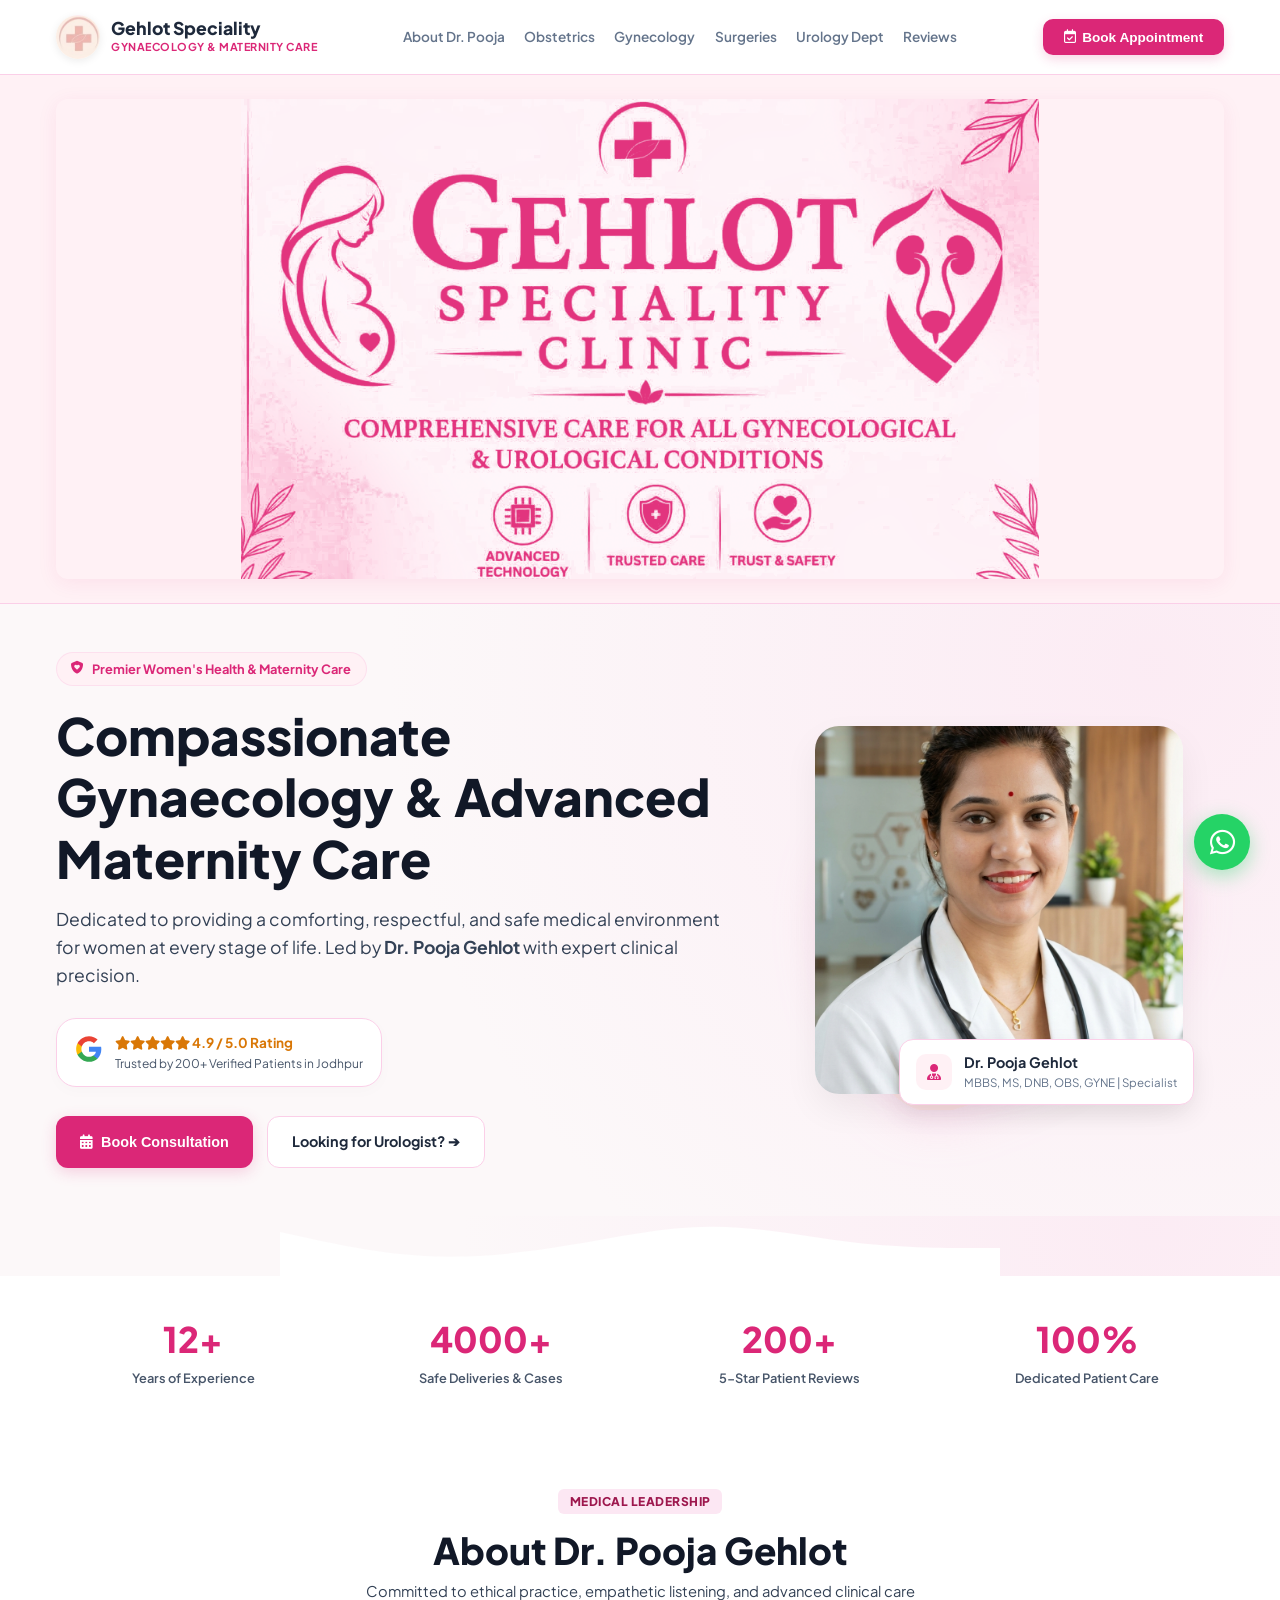
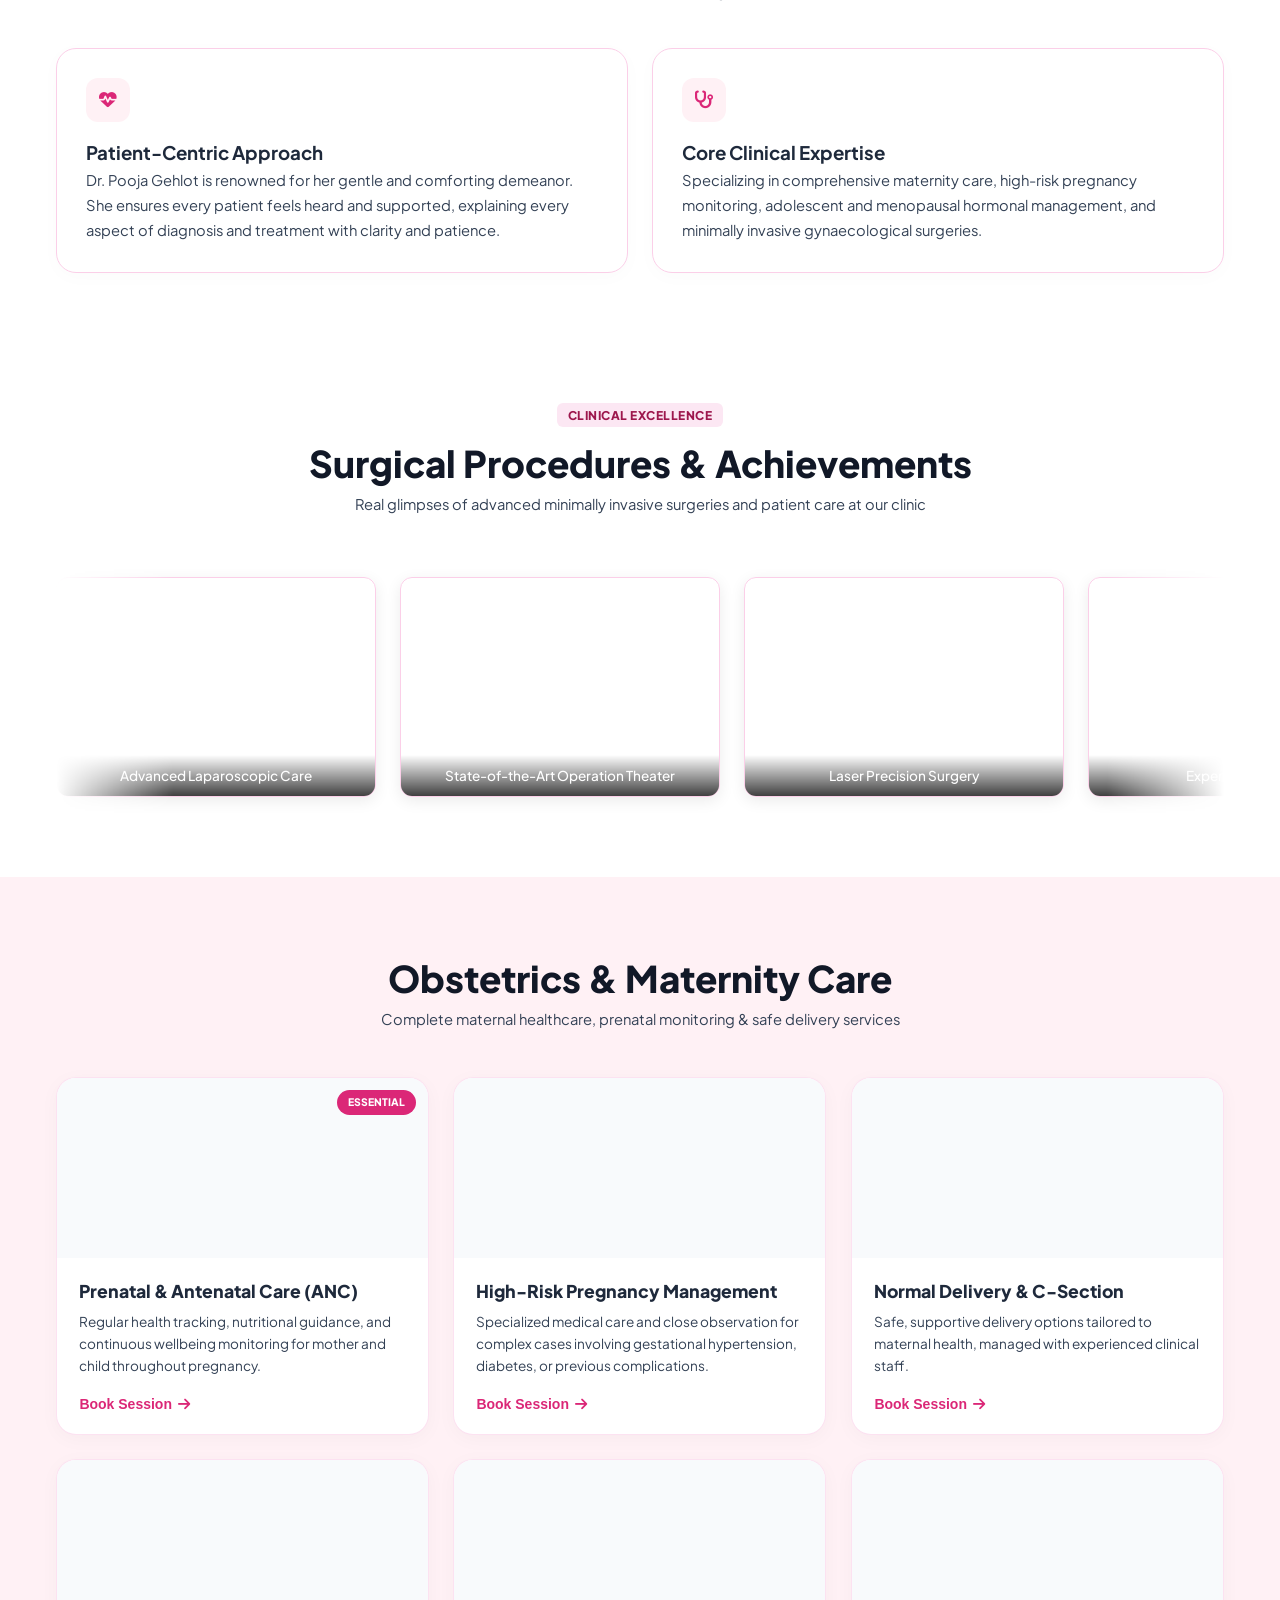
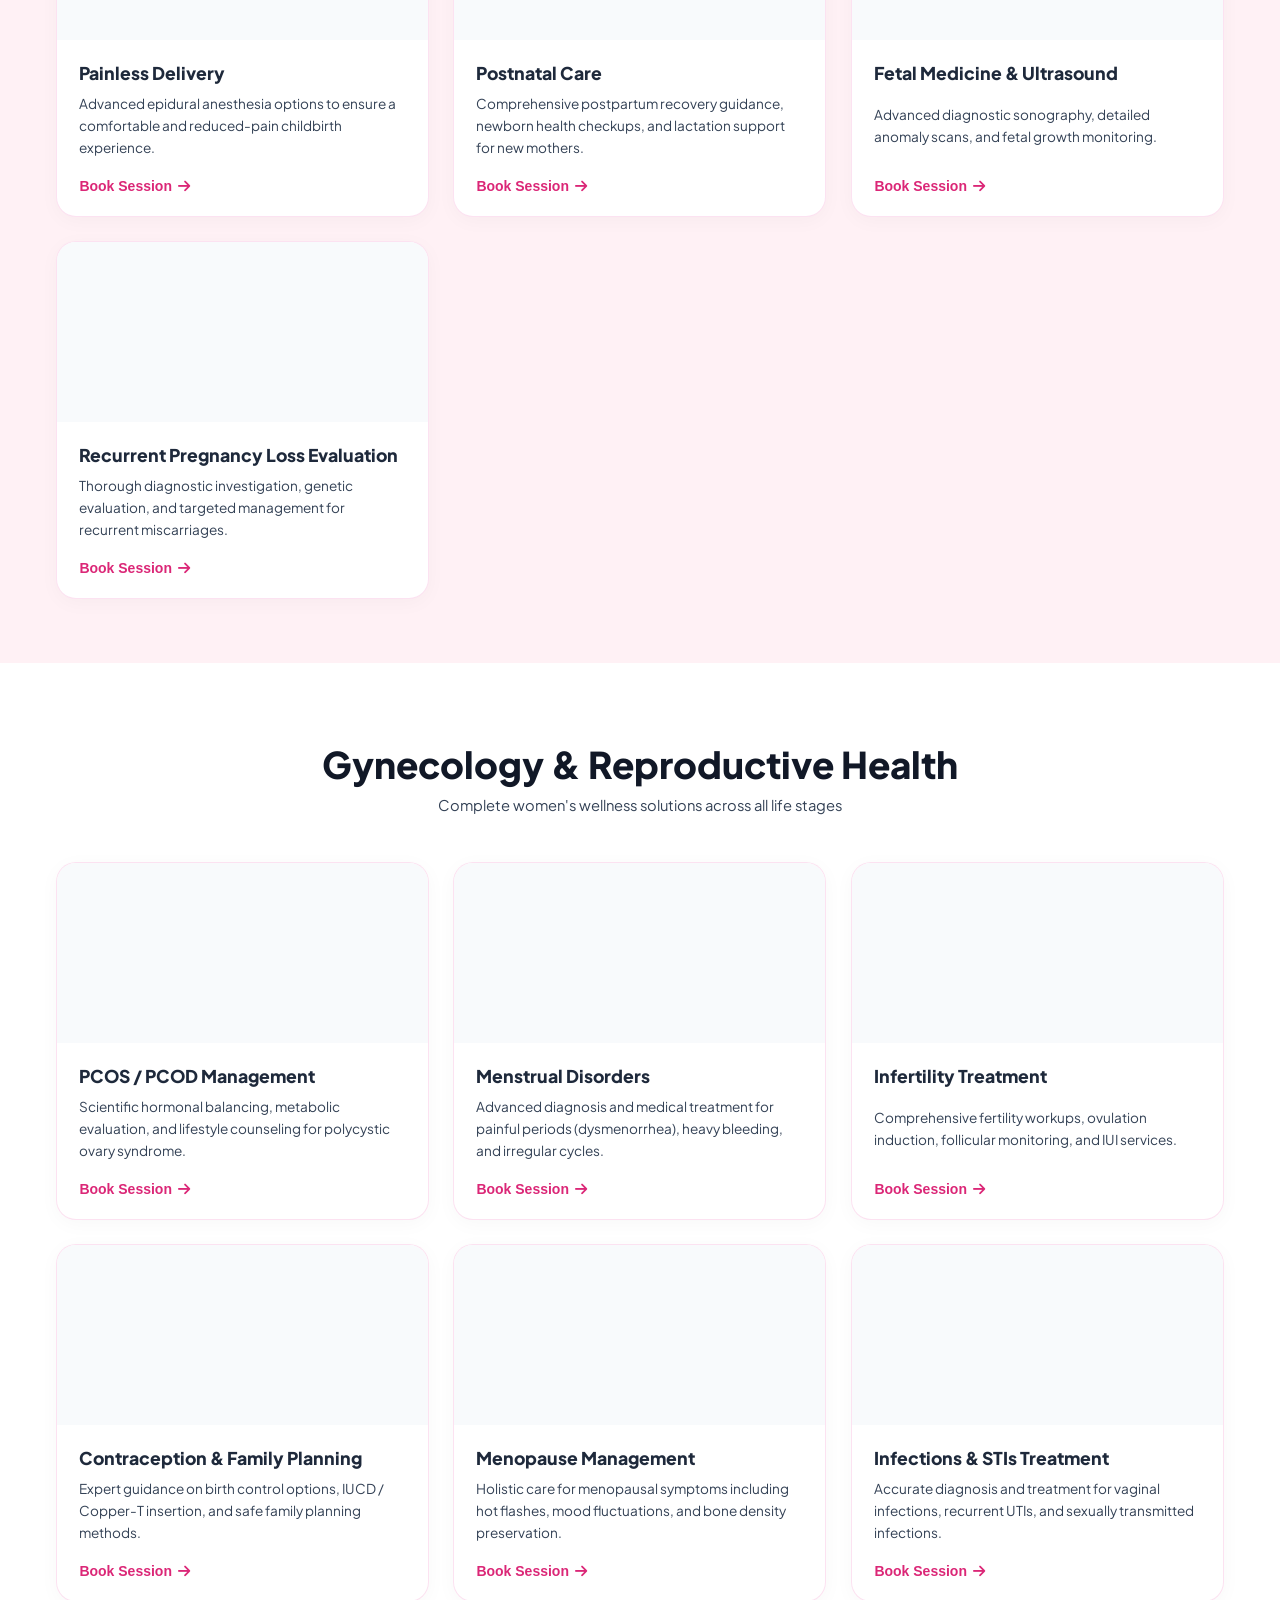
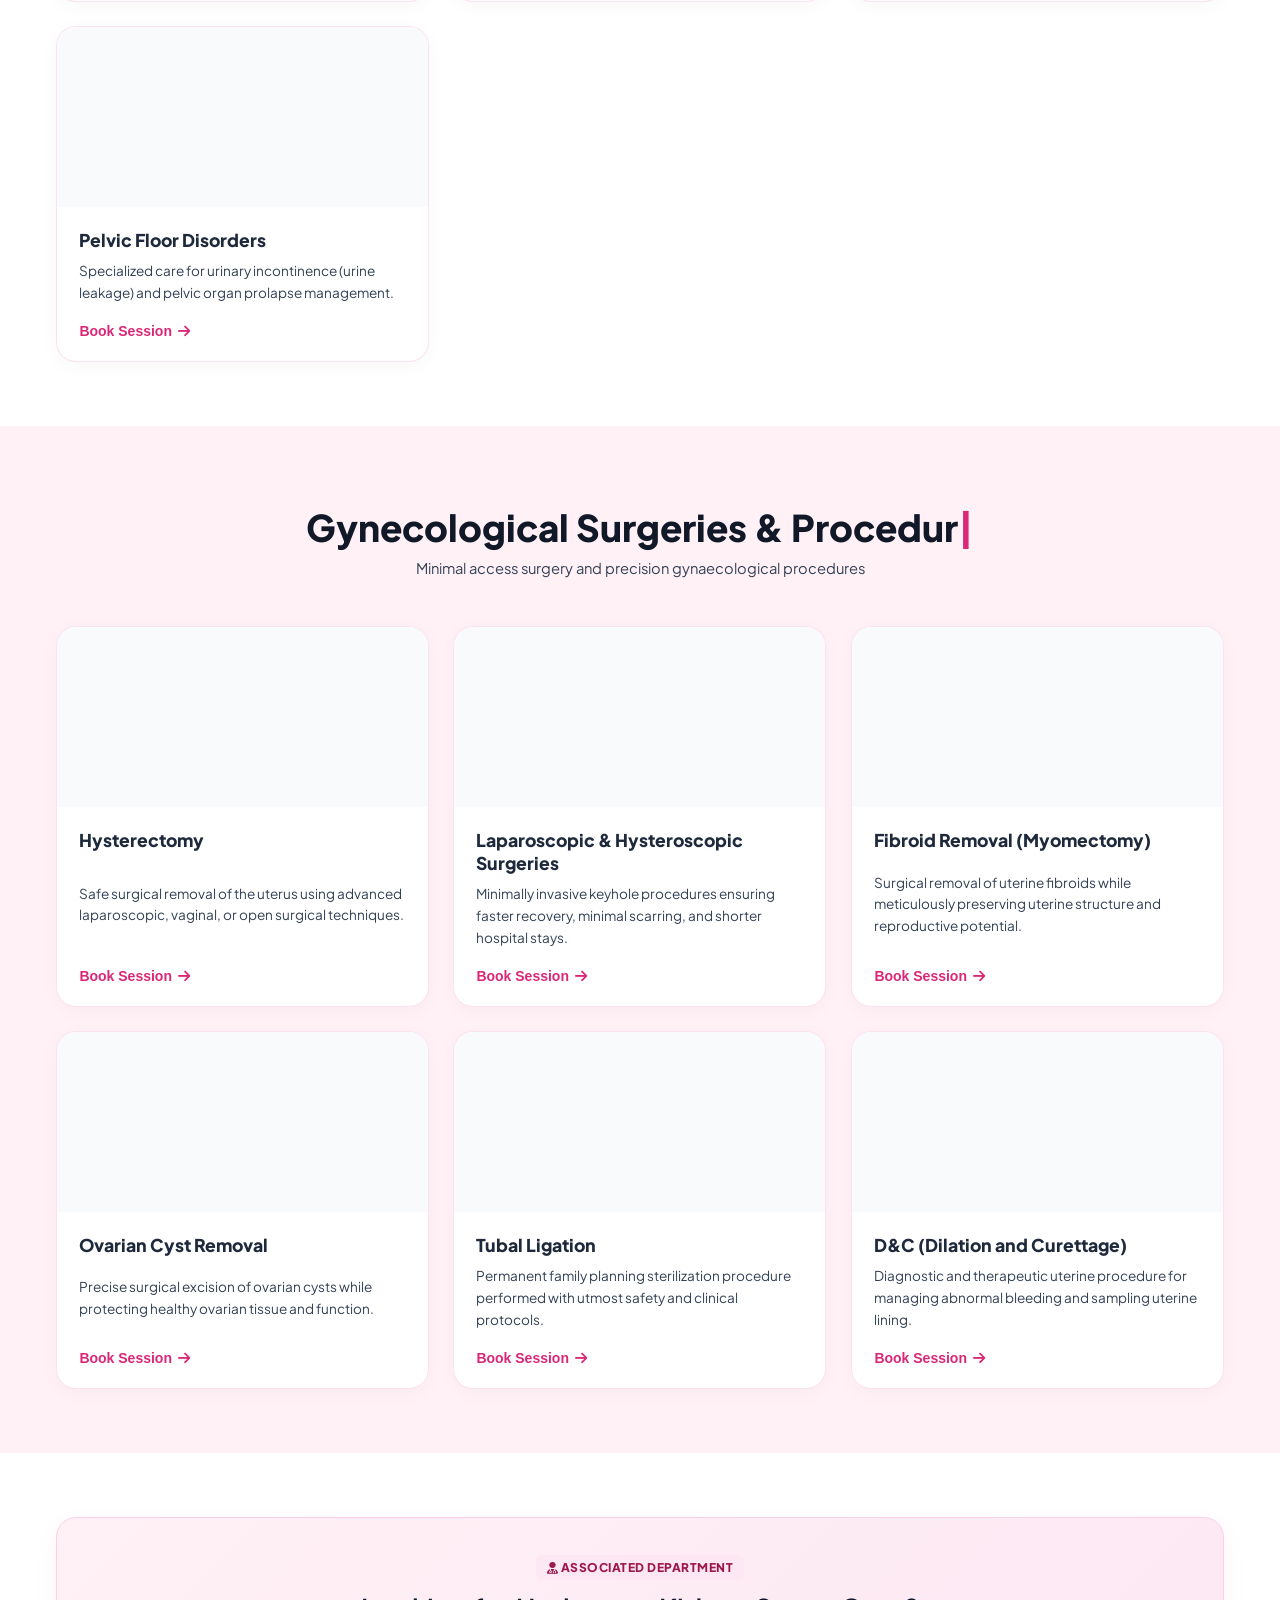
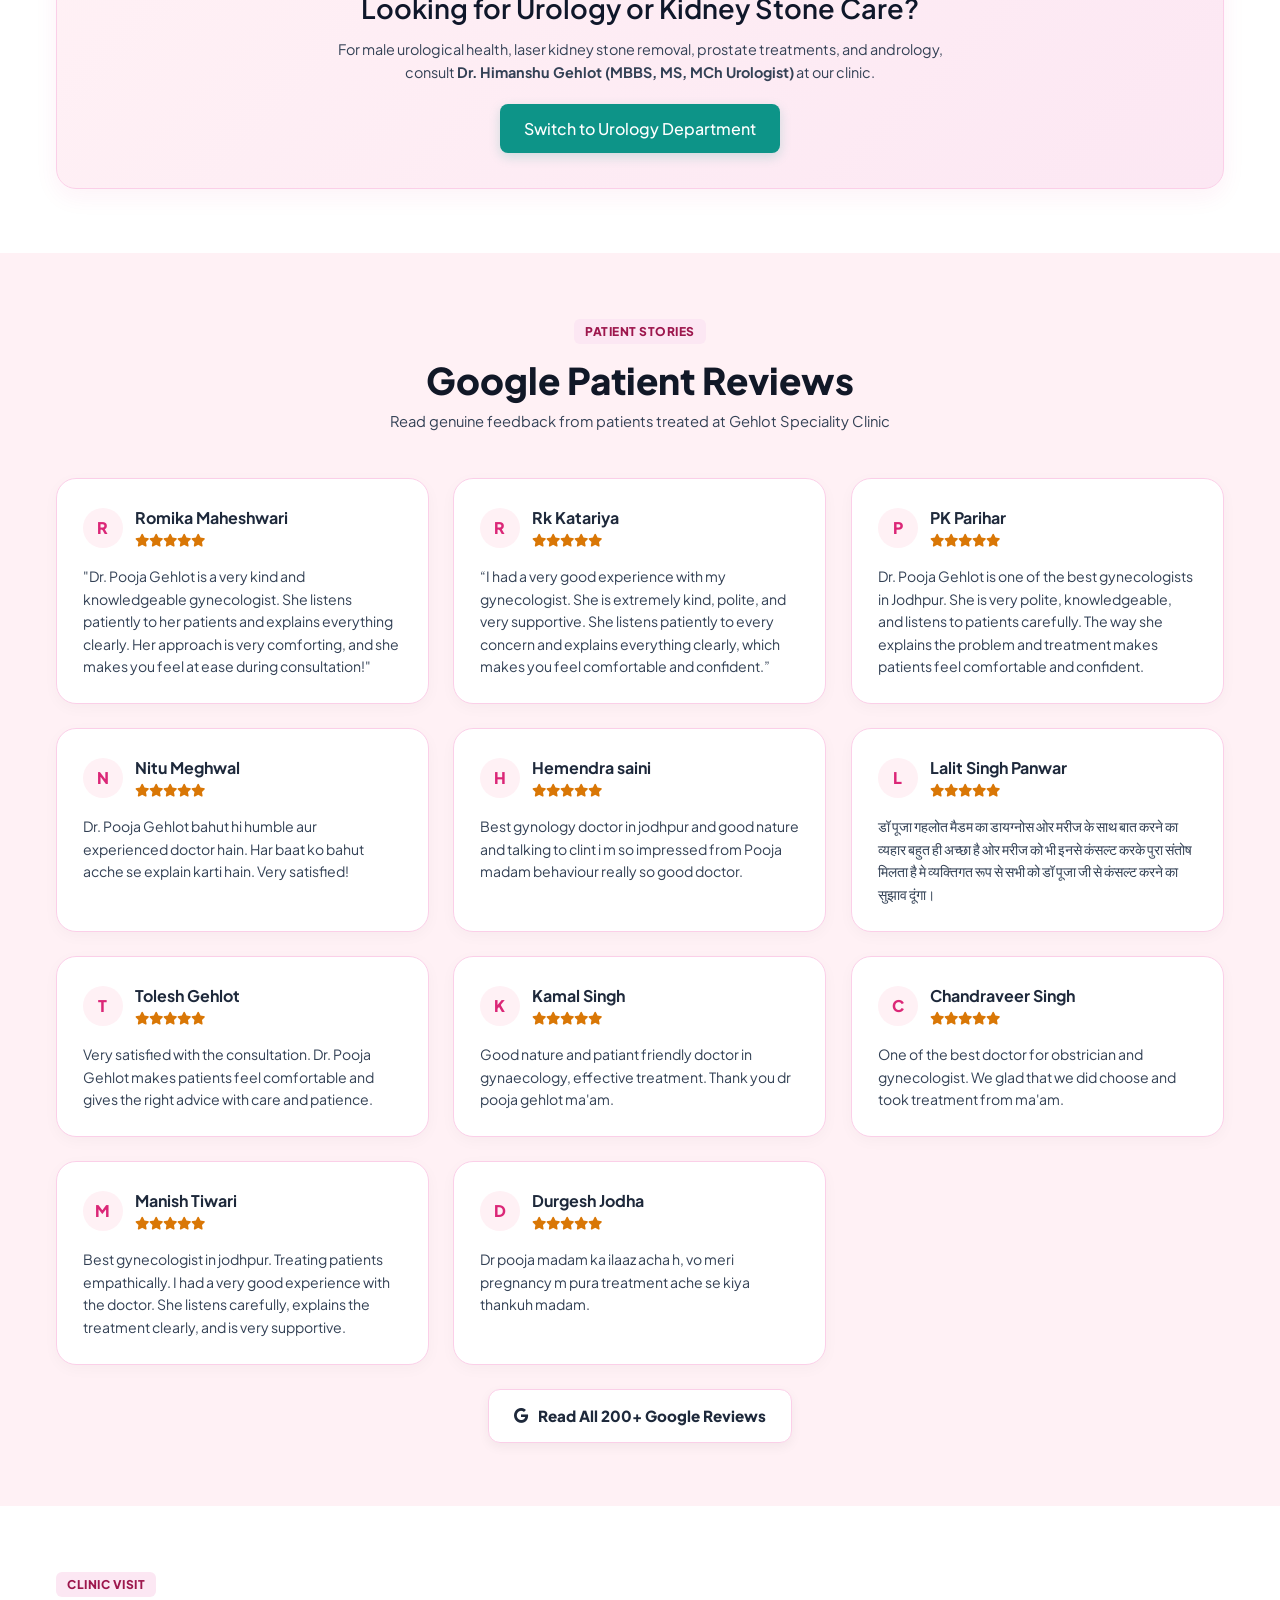
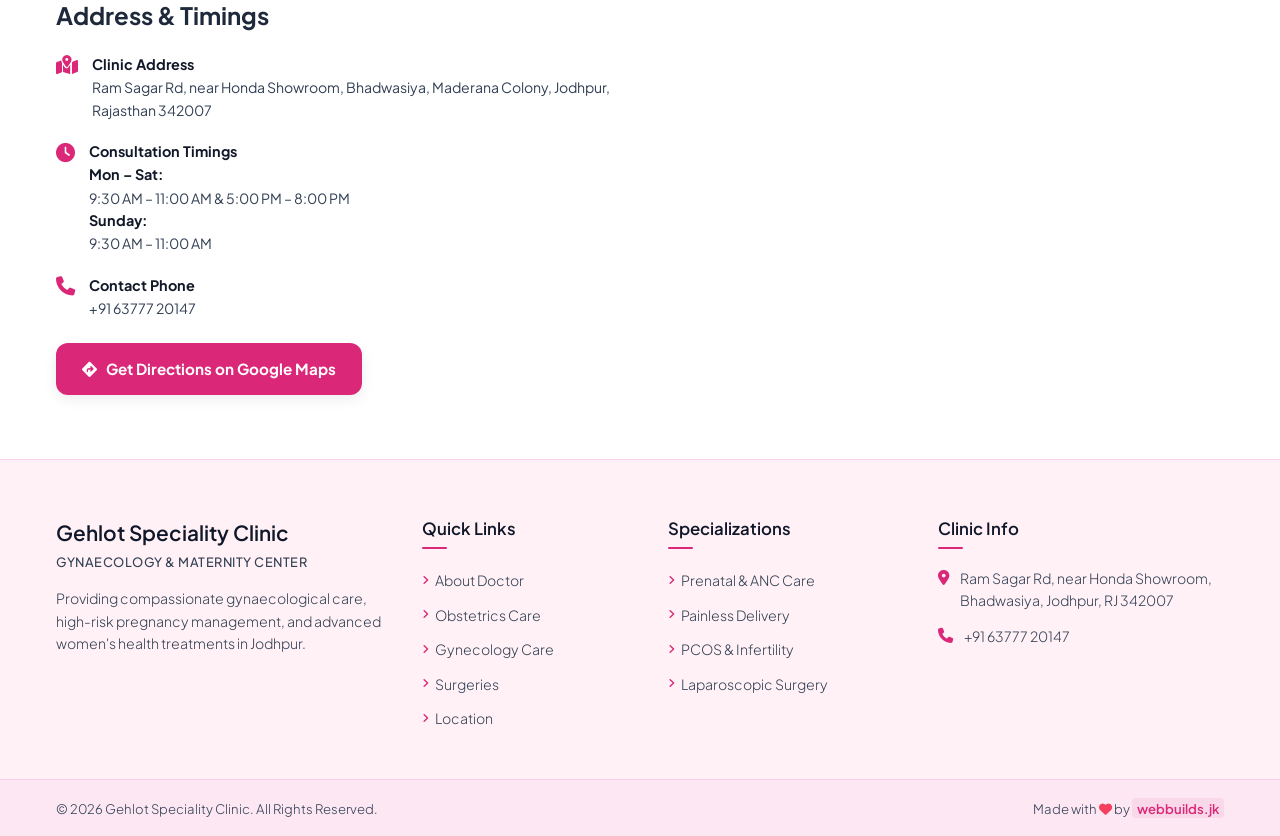
==== commit 421ded87: "Update print statement from 'Hello' to 'Goodbye'" ====
--- a/index.html
+++ b/index.html
@@ -70,7 +70,7 @@
         <!-- Main Banner Image Section -->
         <section class="banner-image-section">
             <div class="container">
-                <img src="gyna.png" alt="Gehlot Speciality Clinic Banner" class="hero-banner-img">
+                <img src="gyna.png" alt="Gehlot Speciality Clinic Banner" class="hero-banner-img" width="1200" height="675" fetchpriority="high">
             </div>
         </section>
         <!-- Soft Luxury Hero Section with Custom SVG Visuals -->
--- a/style.css
+++ b/style.css
@@ -1053,3 +1053,116 @@
         }
     }
 }
+
+/* Fix Layout Shift (CLS) and Image Performance automatically */
+img {
+    max-width: 100%;
+    height: auto;
+    display: block;
+}
+
+.hero-banner-img {
+    width: 100%;
+    height: auto;
+    aspect-ratio: 16 / 9;
+    object-fit: contain;
+}
+
+.surgery-card img {
+    width: 100%;
+    height: 220px;
+    aspect-ratio: 16 / 11;
+    object-fit: cover;
+}
+
+.frameless-thumb img {
+    width: 100%;
+    height: 200px;
+    aspect-ratio: 16 / 10;
+    object-fit: cover;
+}
+
+.doc-portrait-organic {
+    width: 100%;
+    height: auto;
+    aspect-ratio: 1 / 1;
+    object-fit: cover;
+}
+
+/* --- 1. Fix Contrast Errors (Make text darker and readable) --- */
+.hero-subtext, 
+.footer-text, 
+.footer-menu a, 
+.footer-contact-list li, 
+.footer-contact-list a,
+.copyright-text, 
+.credit-text,
+p {
+    color: #334155 !important; /* Rich dark slate for better accessibility contrast */
+}
+
+.tag-label {
+    color: #9d174d !important; /* Darker pink for proper contrast */
+    background: #fce7f3 !important;
+}
+
+.stats-flex .lbl, 
+.trust-details span {
+    color: #475569 !important;
+}
+
+/* --- 2. Fix Layout Shift (CLS) & Image Dimensions --- */
+img {
+    max-width: 100%;
+    height: auto;
+    display: block;
+    content-visibility: auto;
+}
+
+.hero-banner-img {
+    width: 100%;
+    aspect-ratio: 16 / 9;
+    object-fit: contain;
+    height: auto;
+}
+
+.google-trust-card {
+    min-height: 60px; /* Reserves space to stop layout shifting */
+    contain: layout;
+}
+
+.surgery-card img {
+    width: 100%;
+    height: 220px;
+    aspect-ratio: 16 / 11;
+    object-fit: cover;
+}
+
+.frameless-thumb img {
+    width: 100%;
+    height: 200px;
+    aspect-ratio: 16 / 10;
+    object-fit: cover;
+}
+
+.doc-portrait-organic {
+    width: 100%;
+    aspect-ratio: 1 / 1;
+    object-fit: cover;
+}
+
+
+.frameless-thumb img {
+    width: 100% !important;
+    height: 200px !important;
+    object-fit: contain !important; 
+    background-color: #f8fafc; 
+}
+
+
+.doc-portrait-organic {
+    width: 100%;
+    height: 100%;
+    object-fit: cover;
+    object-position: center;
+}
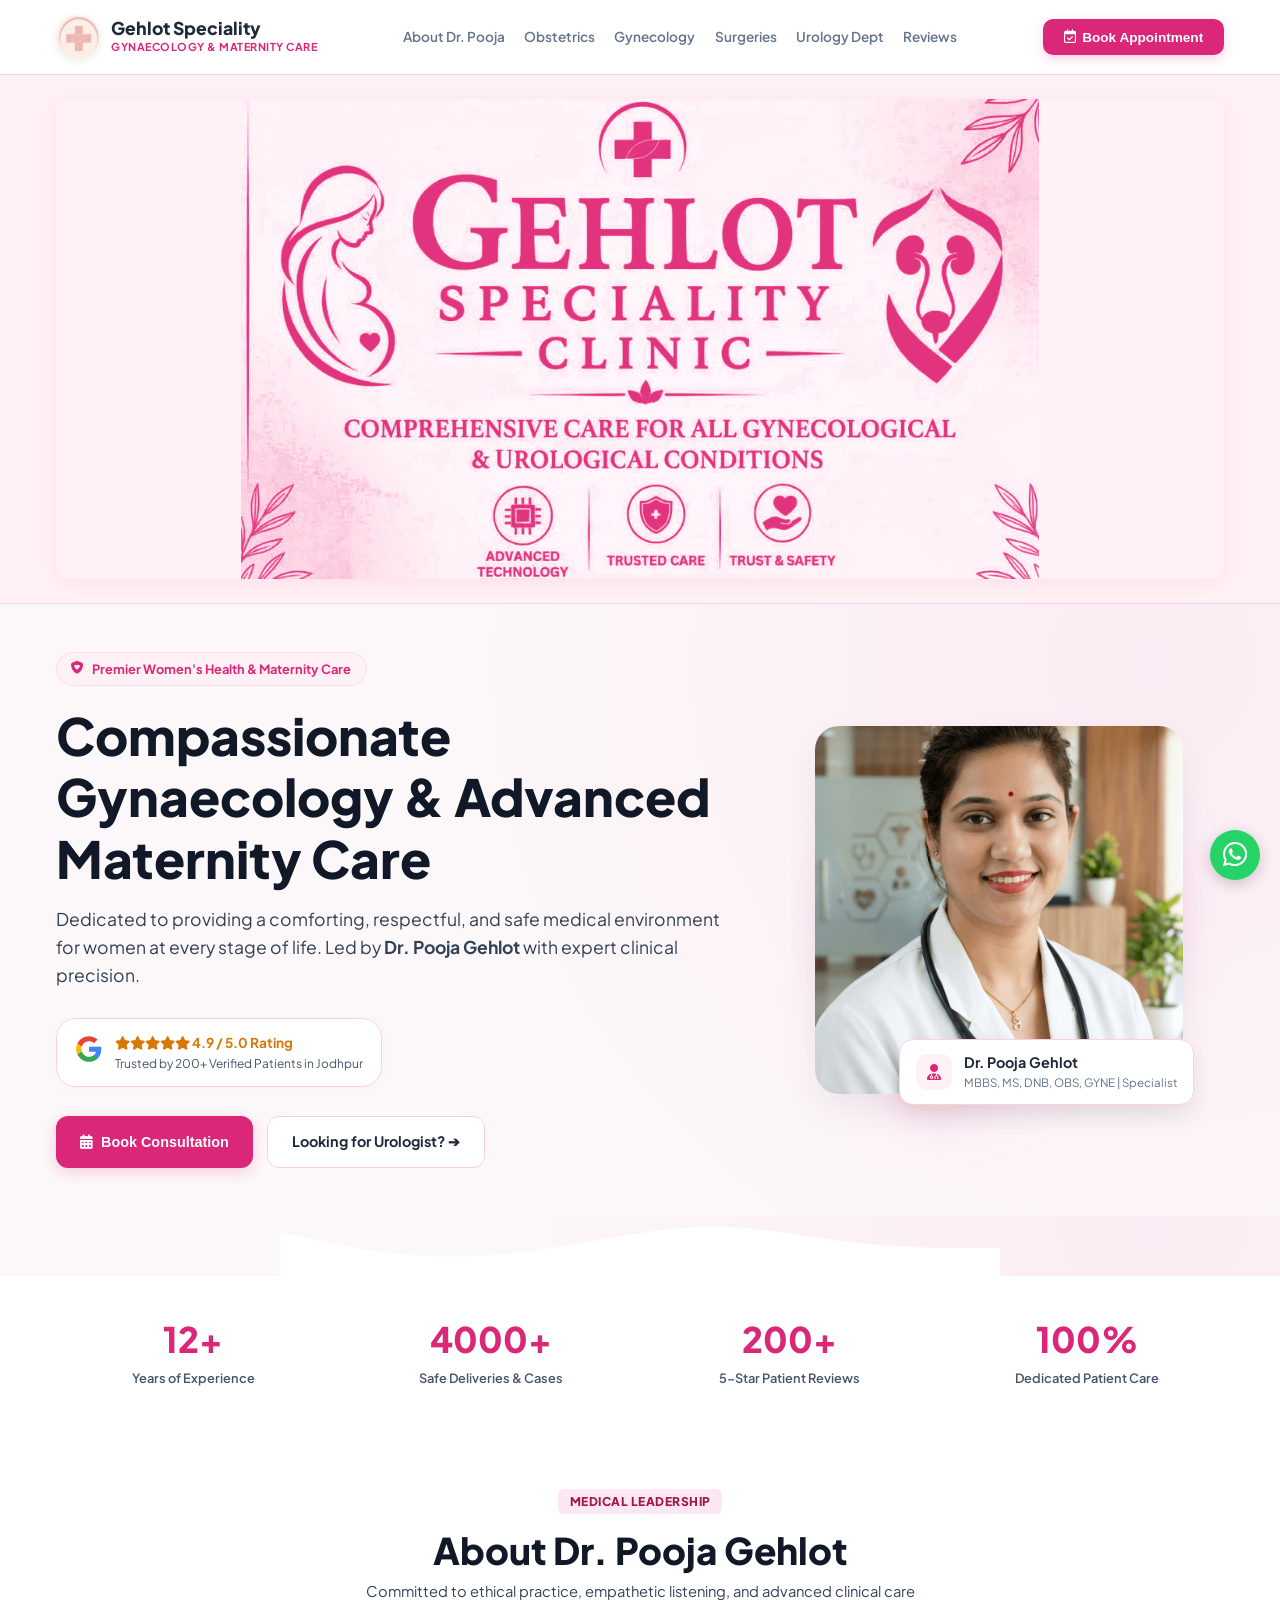
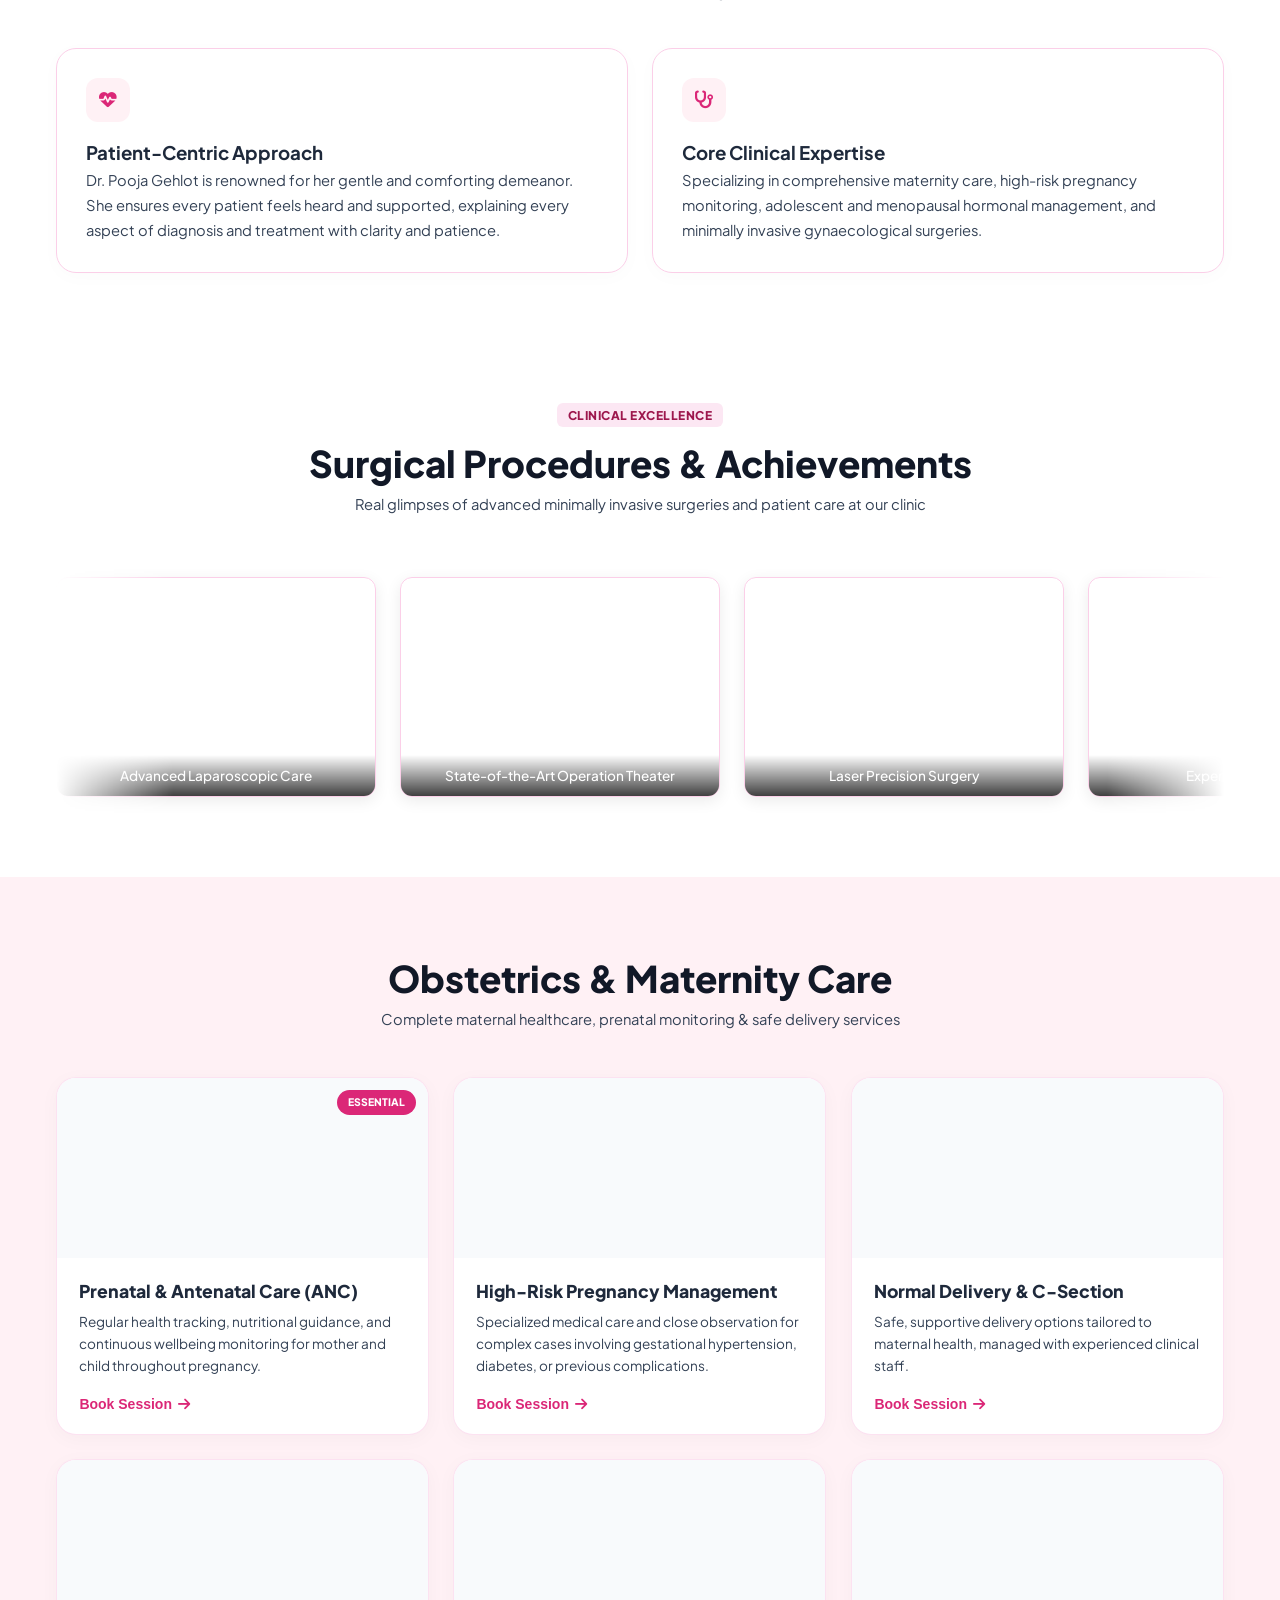
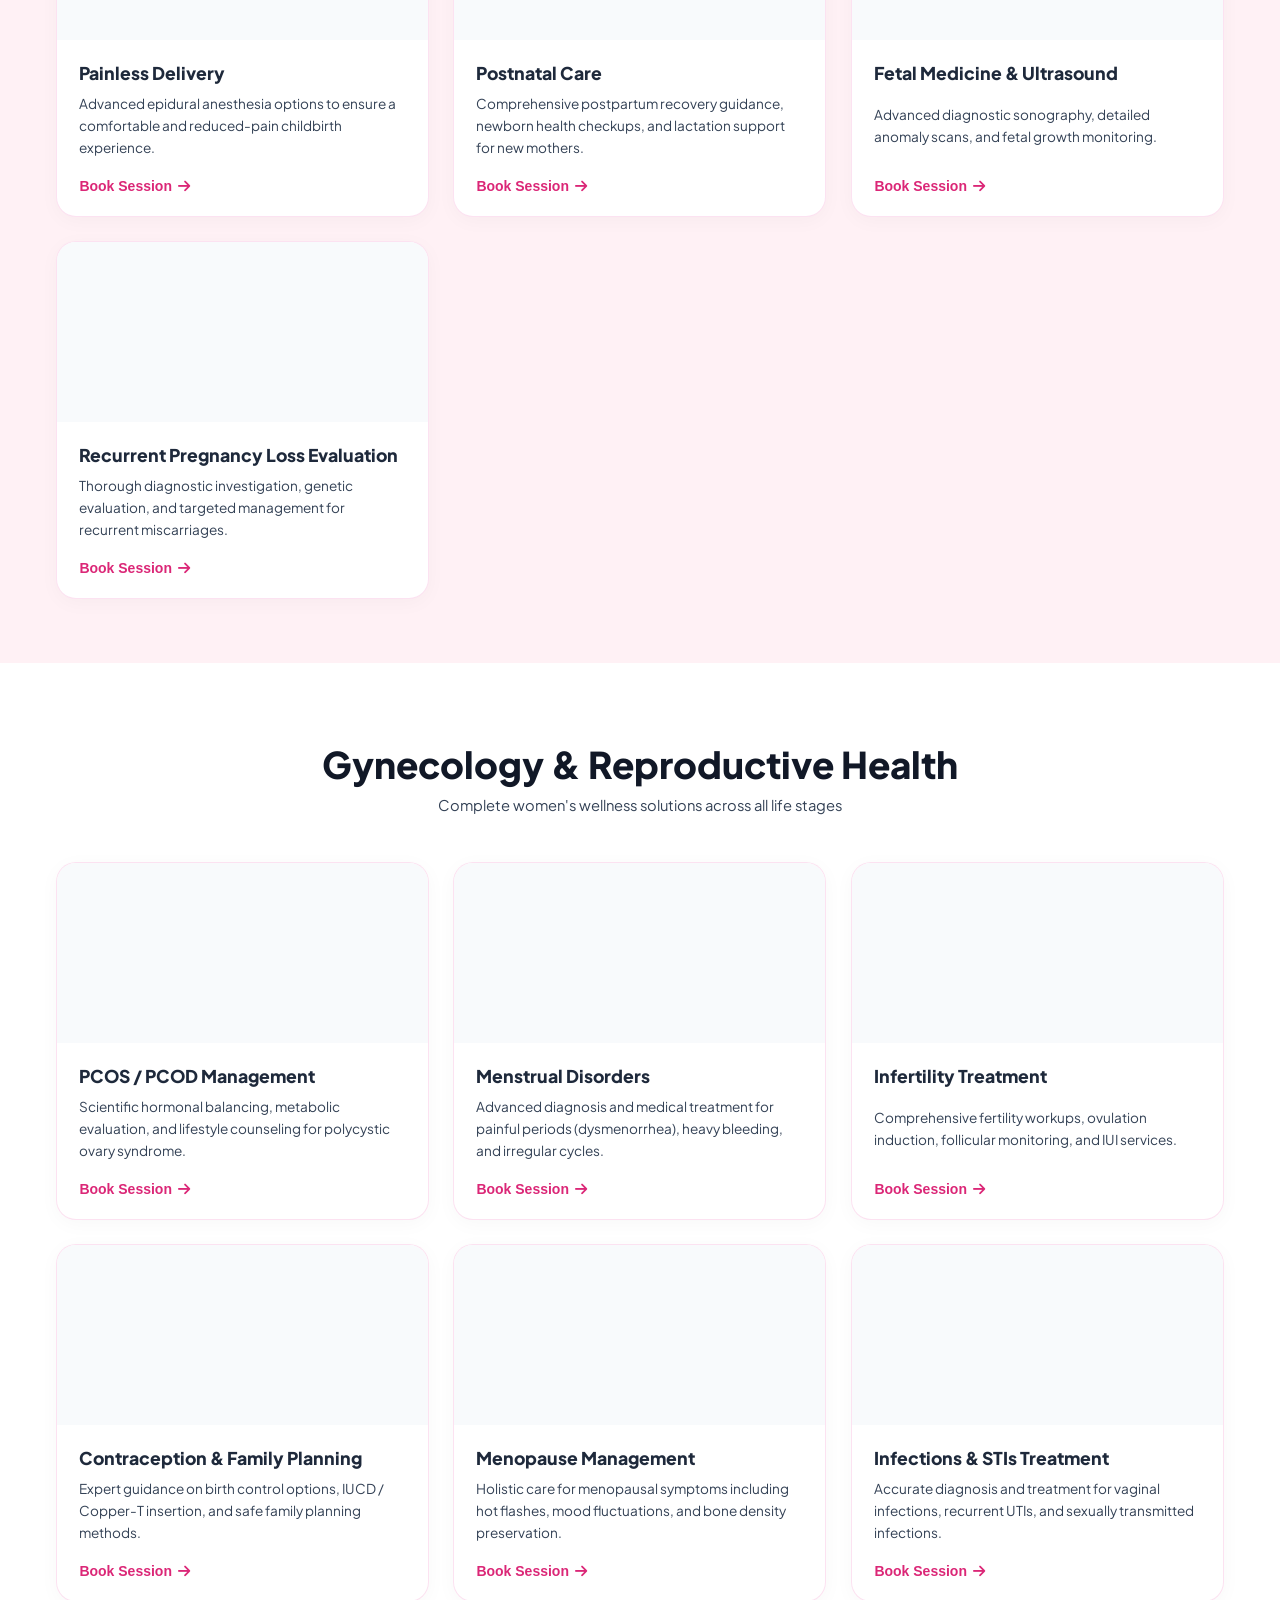
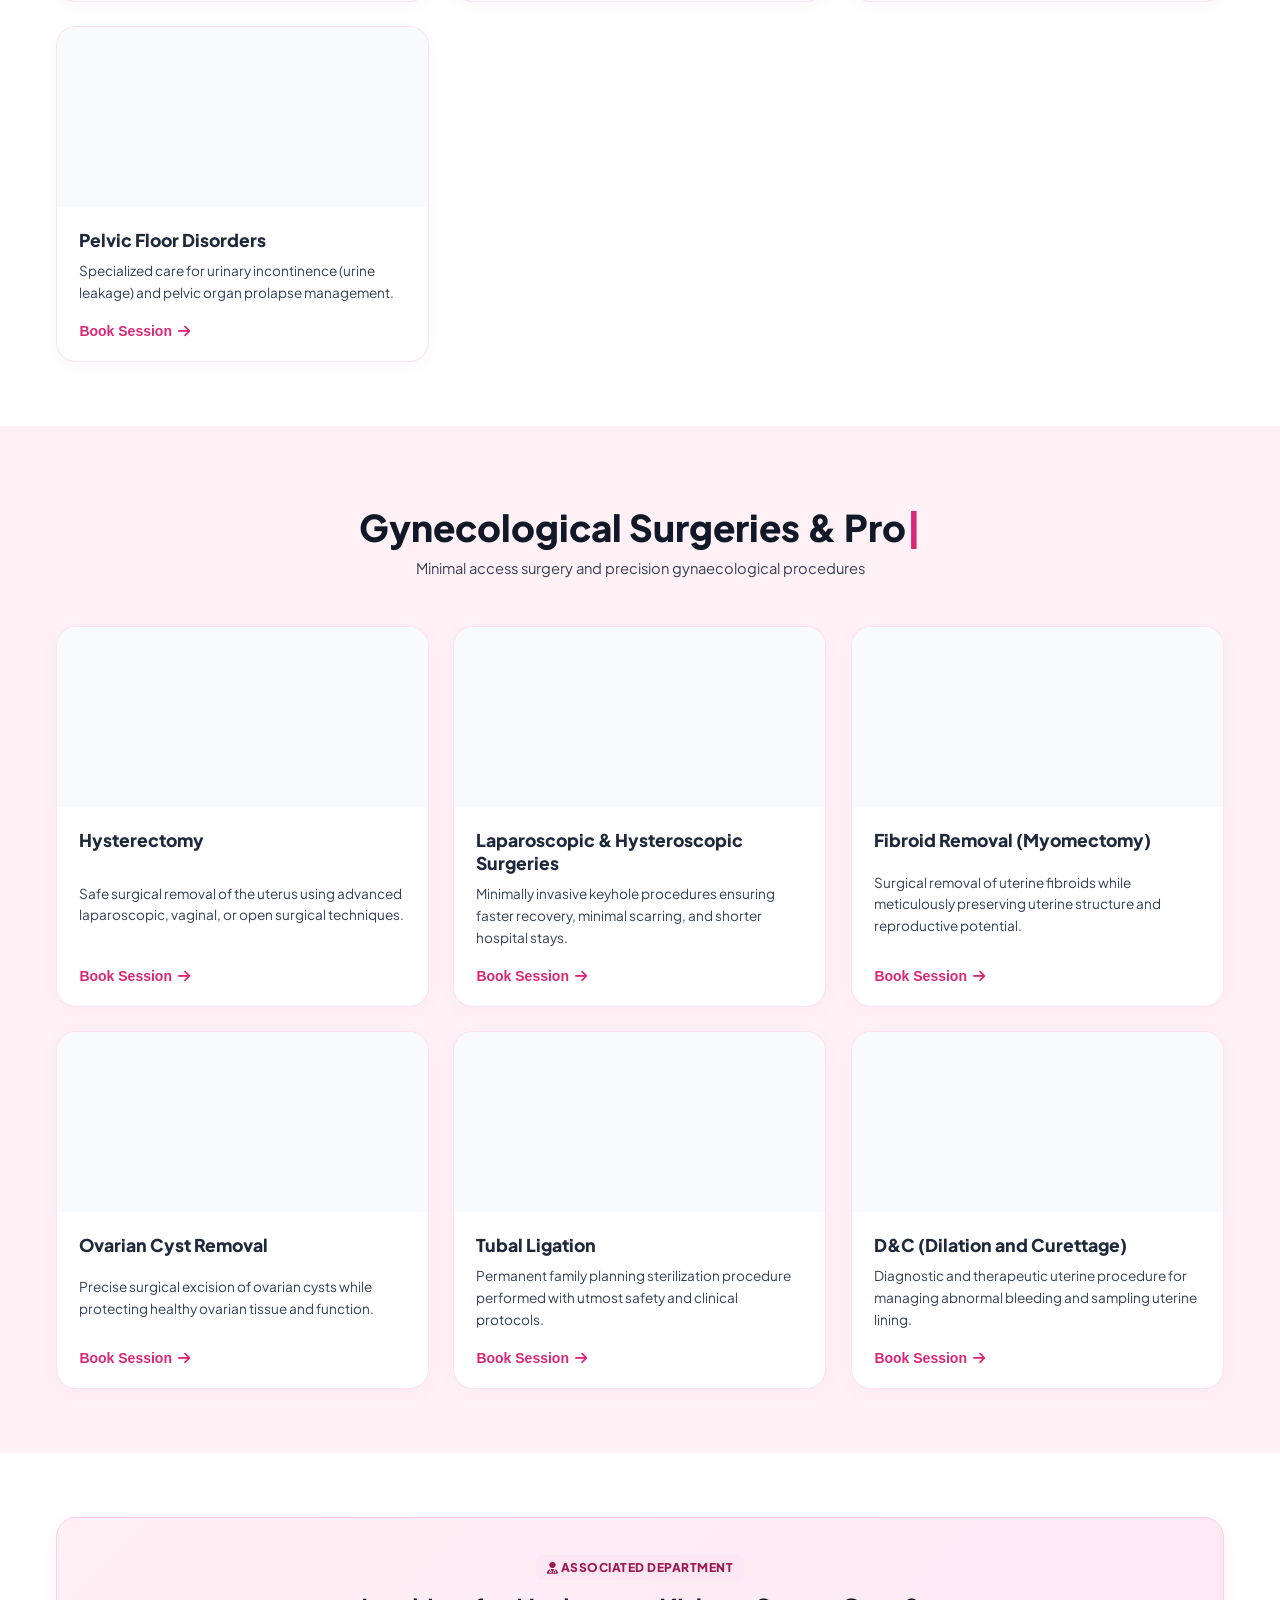
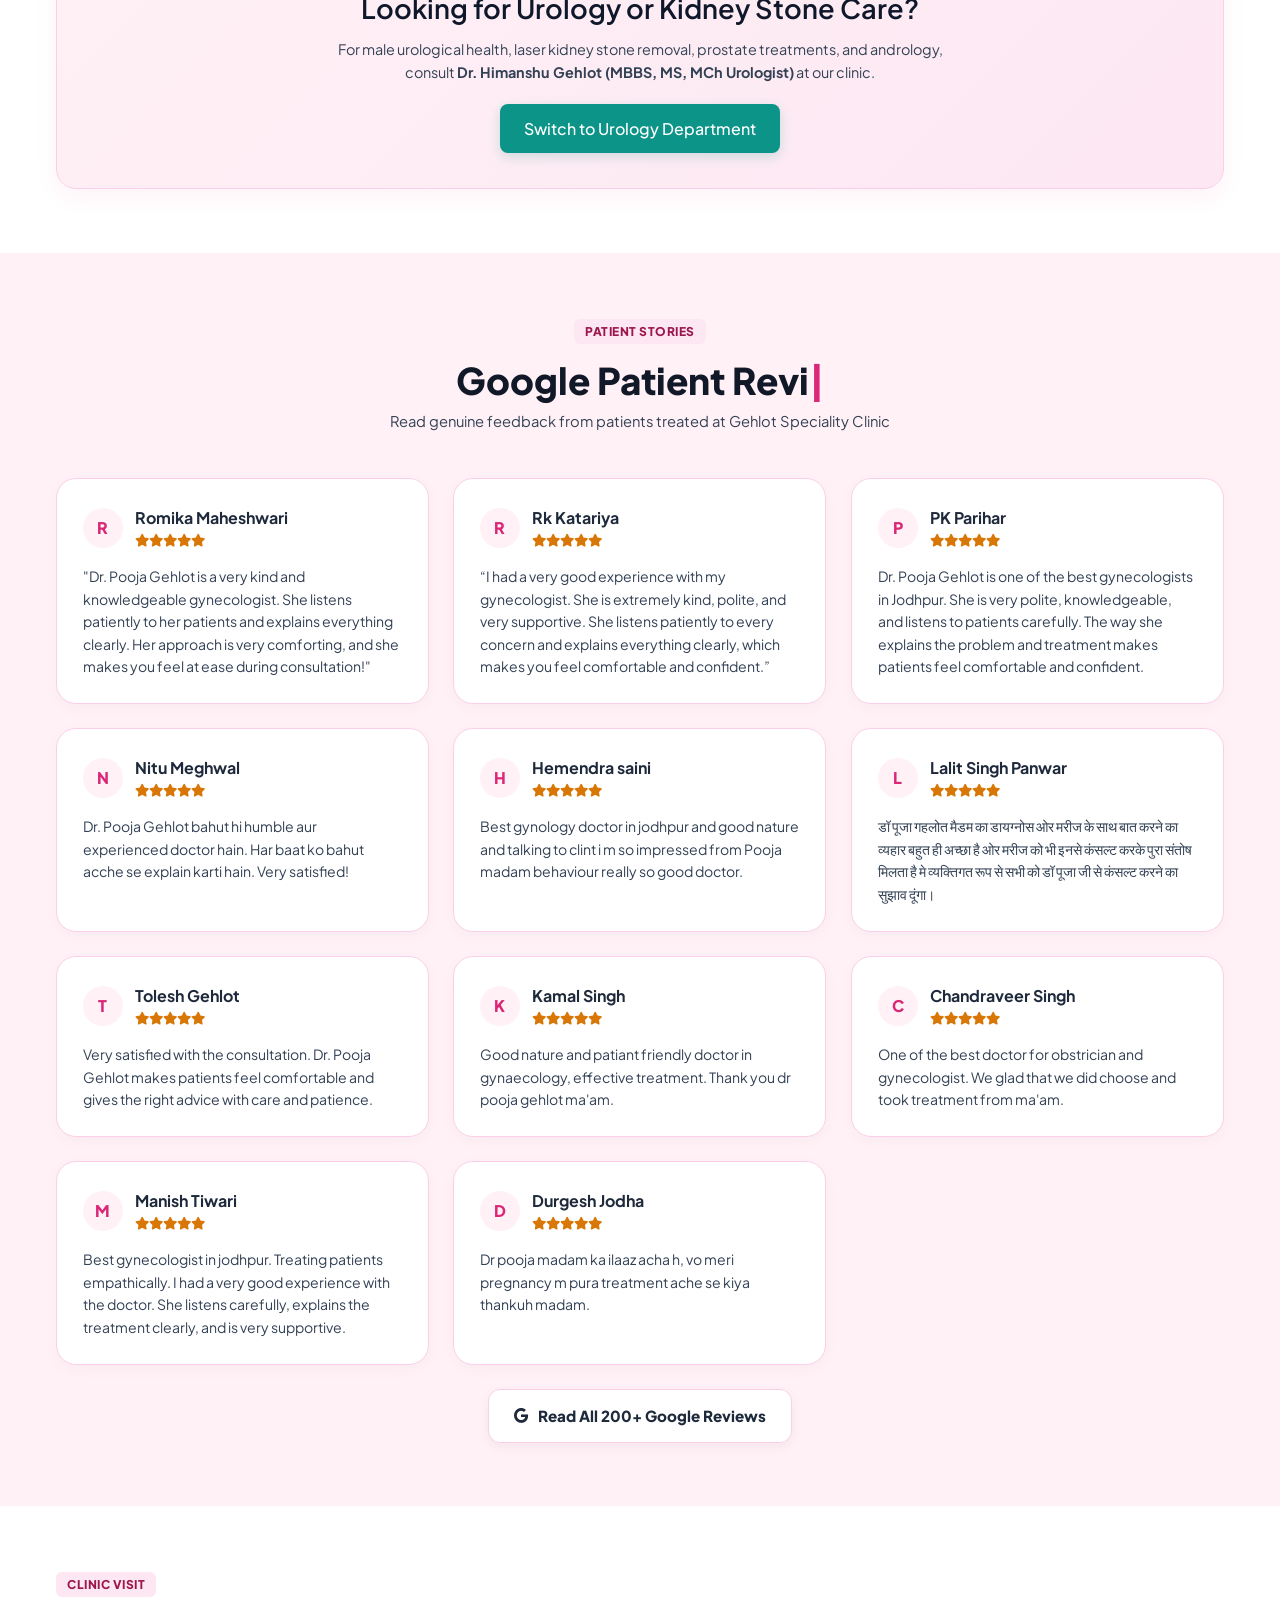
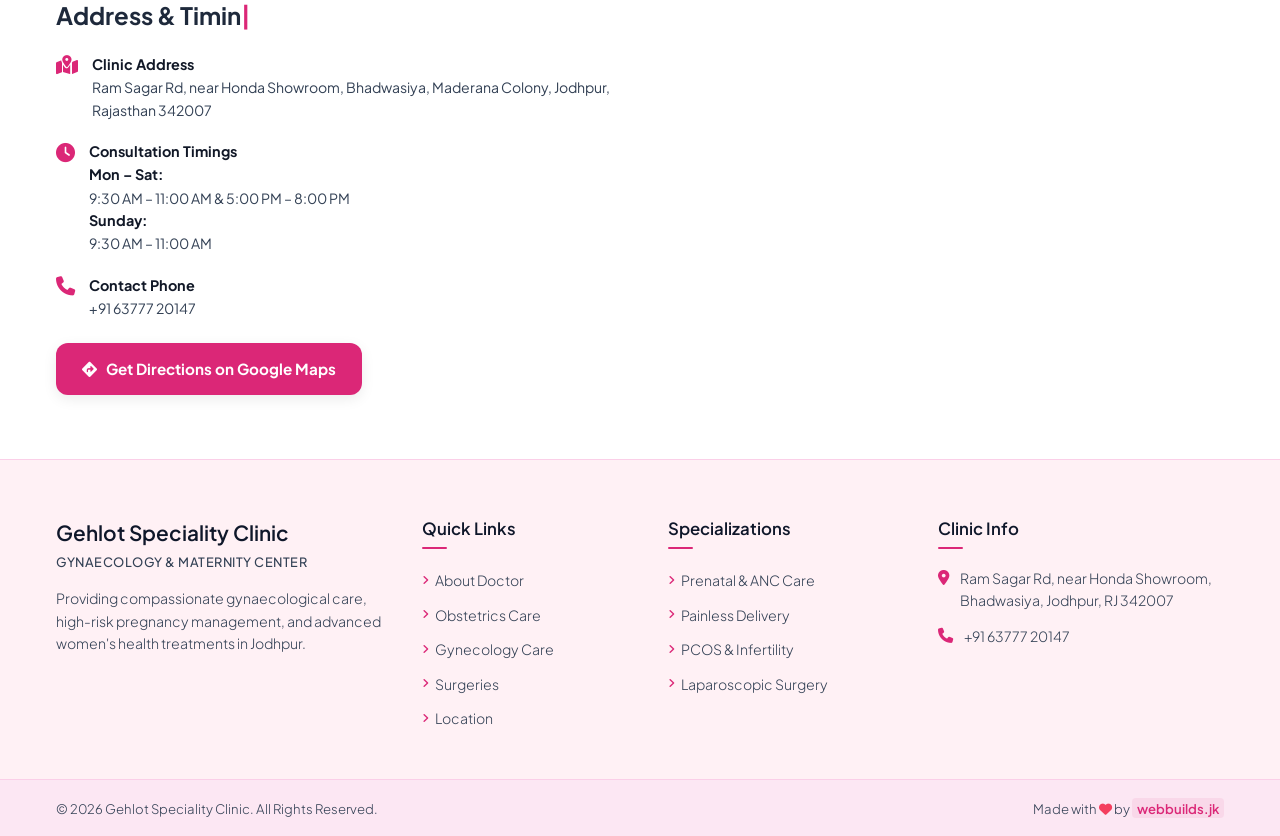
==== commit 8664548c: "Update print statement from 'Hello' to 'Goodbye'" ====
--- a/index.html
+++ b/index.html
@@ -221,25 +221,25 @@
                     <div class="surgery-carousel-track">
                         <!-- Photo 1 -->
                         <div class="surgery-card">
-                            <img src="https://res.cloudinary.com/arjyfysu/image/upload/v1792876837/p1.jpg"
+                            <img src="https://res.cloudinary.com/arjyfysu/image/upload/f_auto,q_auto,w_800/v1792876837/p1.jpg"
                                 alt="Surgical Excellence 1">
                             <div class="surgery-card-caption">Advanced Laparoscopic Care</div>
                         </div>
                         <!-- Photo 2 -->
                         <div class="surgery-card">
-                            <img src="https://res.cloudinary.com/arjyfysu/image/upload/v1792876909/p2.jpg"
+                            <img src="https://res.cloudinary.com/arjyfysu/image/upload/f_auto,q_auto,w_800/v1792876909/p2.jpg"
                                 alt="Surgical Excellence 2">
                             <div class="surgery-card-caption">State-of-the-Art Operation Theater</div>
                         </div>
                         <!-- Photo 3 -->
                         <div class="surgery-card">
-                            <img src="https://res.cloudinary.com/arjyfysu/image/upload/v1792876933/p3.jpg"
+                            <img src="https://res.cloudinary.com/arjyfysu/image/upload/f_auto,q_auto,w_800/v1792876933/p3.jpg"
                                 alt="Surgical Excellence 3">
                             <div class="surgery-card-caption">Laser Precision Surgery</div>
                         </div>
                         <!-- Photo 4 -->
                         <div class="surgery-card">
-                            <img src="https://res.cloudinary.com/arjyfysu/image/upload/v1792876954/p4.jpg"
+                            <img src="https://res.cloudinary.com/arjyfysu/image/upload/f_auto,q_auto,w_800/v1792876954/p4.jpg"
                                 alt="Surgical Excellence 4">
                             <div class="surgery-card-caption">Expert Clinical Care</div>
                         </div>
@@ -247,22 +247,22 @@
 
                         <!-- Duplicate Cards for Infinite Seamless Loop -->
                         <div class="surgery-card">
-                            <img src="https://res.cloudinary.com/arjyfysu/image/upload/v1792876837/p1.jpg"
+                            <img src="https://res.cloudinary.com/arjyfysu/image/upload/f_auto,q_auto,w_800/v1792876837/p1.jpg"
                                 alt="Surgical Excellence 1">
                             <div class="surgery-card-caption">Advanced Laparoscopic Care</div>
                         </div>
                         <div class="surgery-card">
-                            <img src="https://res.cloudinary.com/arjyfysu/image/upload/v1792876909/p2.jpg"
+                            <img src="https://res.cloudinary.com/arjyfysu/image/upload/f_auto,q_auto,w_800/v1792876909/p2.jpg"
                                 alt="Surgical Excellence 2">
                             <div class="surgery-card-caption">State-of-the-Art Operation Theater</div>
                         </div>
                         <div class="surgery-card">
-                            <img src="https://res.cloudinary.com/arjyfysu/image/upload/v1792876933/p3.jpg"
+                            <img src="https://res.cloudinary.com/arjyfysu/image/upload/f_auto,q_auto,w_800/v1792876933/p3.jpg"
                                 alt="Surgical Excellence 3">
                             <div class="surgery-card-caption">Laser Precision Surgery</div>
                         </div>
                         <div class="surgery-card">
-                            <img src="https://res.cloudinary.com/arjyfysu/image/upload/v1792876954/p4.jpg"
+                            <img src="https://res.cloudinary.com/arjyfysu/image/upload/f_auto,q_auto,w_800/v1792876954/p4.jpg"
                                 alt="Surgical Excellence 4">
                             <div class="surgery-card-caption">Expert Clinical Care</div>
                         </div>
--- a/style.css
+++ b/style.css
@@ -1166,3 +1166,45 @@
     object-fit: cover;
     object-position: center;
 }
+
+/* 1. Pure page par horizontal overflow aur unwanted slider ko rokne ke liye */
+html, body {
+    overflow-x: hidden !important;
+    width: 100% !important;
+    position: relative;
+}
+
+/* 2. Floating WhatsApp Button Mobile Fix */
+.floating-whatsapp-btn {
+    position: fixed !important;
+    bottom: 20px !important;
+    right: 20px !important;
+    width: 50px !important;
+    height: 50px !important;
+    background-color: #25d366 !important;
+    color: #ffffff !important;
+    border-radius: 50% !important;
+    display: flex !important;
+    align-items: center !important;
+    justify-content: center !important;
+    font-size: 28px !important;
+    box-shadow: 0 4px 15px rgba(0, 0, 0, 0.2) !important;
+    z-index: 99999 !important;
+    text-decoration: none !important;
+    transition: transform 0.3s ease !important;
+}
+
+.floating-whatsapp-btn:hover {
+    transform: scale(1.1);
+}
+
+/* Mobile screens ke liye extra safety */
+@media (max-width: 768px) {
+    .floating-whatsapp-btn {
+        bottom: 15px !important;
+        right: 15px !important;
+        width: 45px !important;
+        height: 45px !important;
+        font-size: 24px !important;
+    }
+}
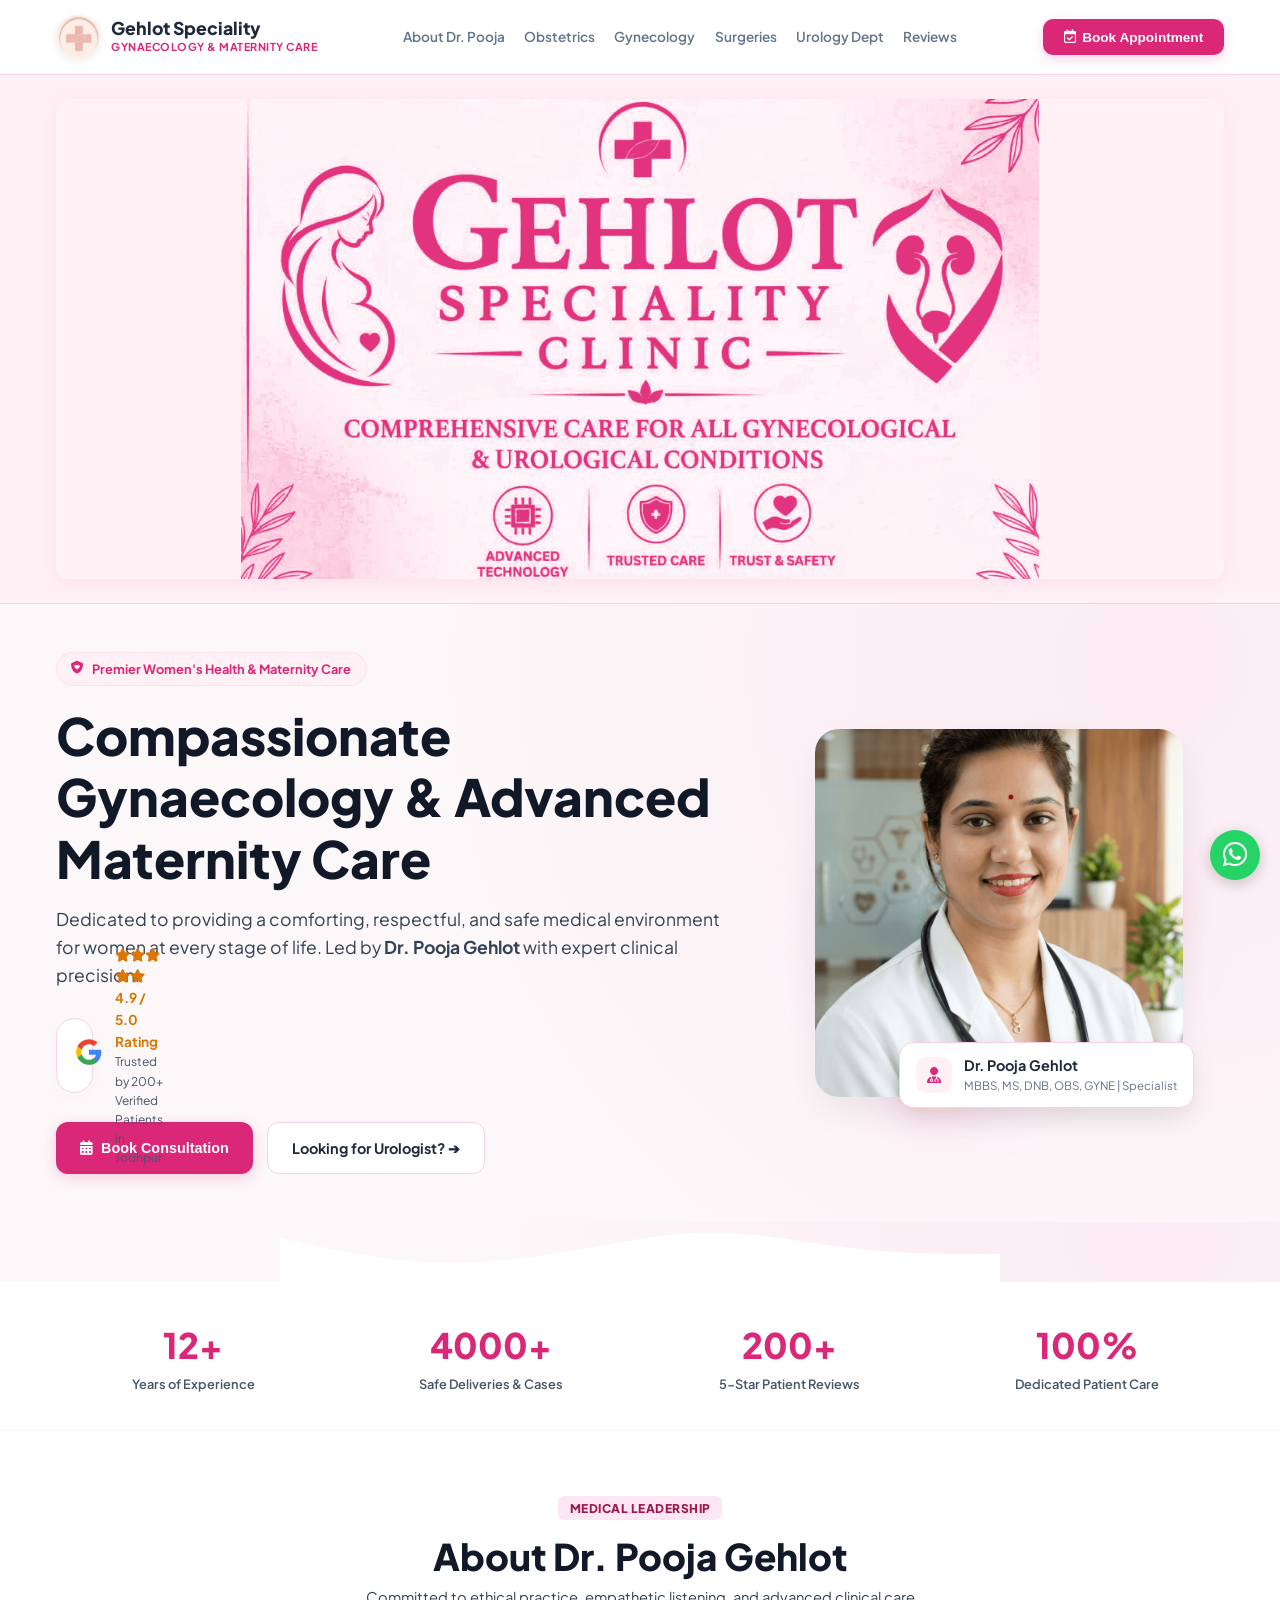
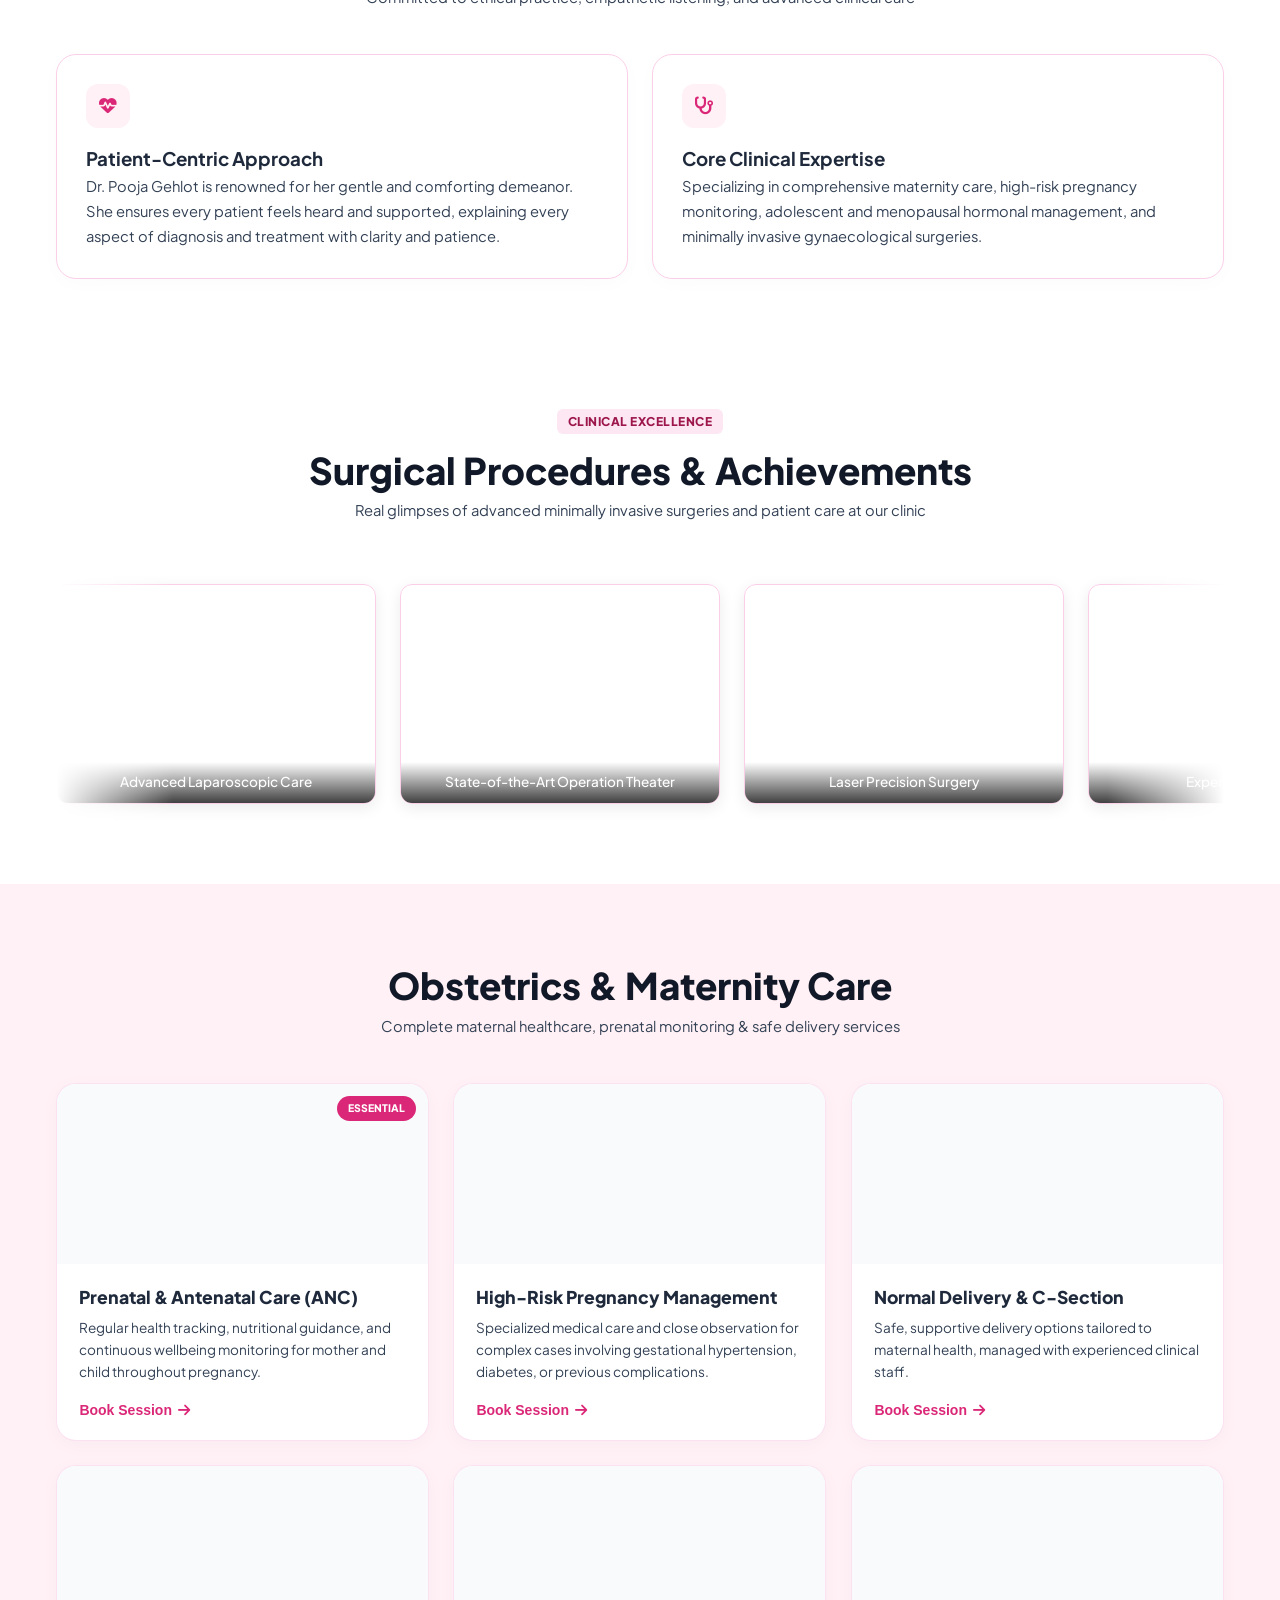
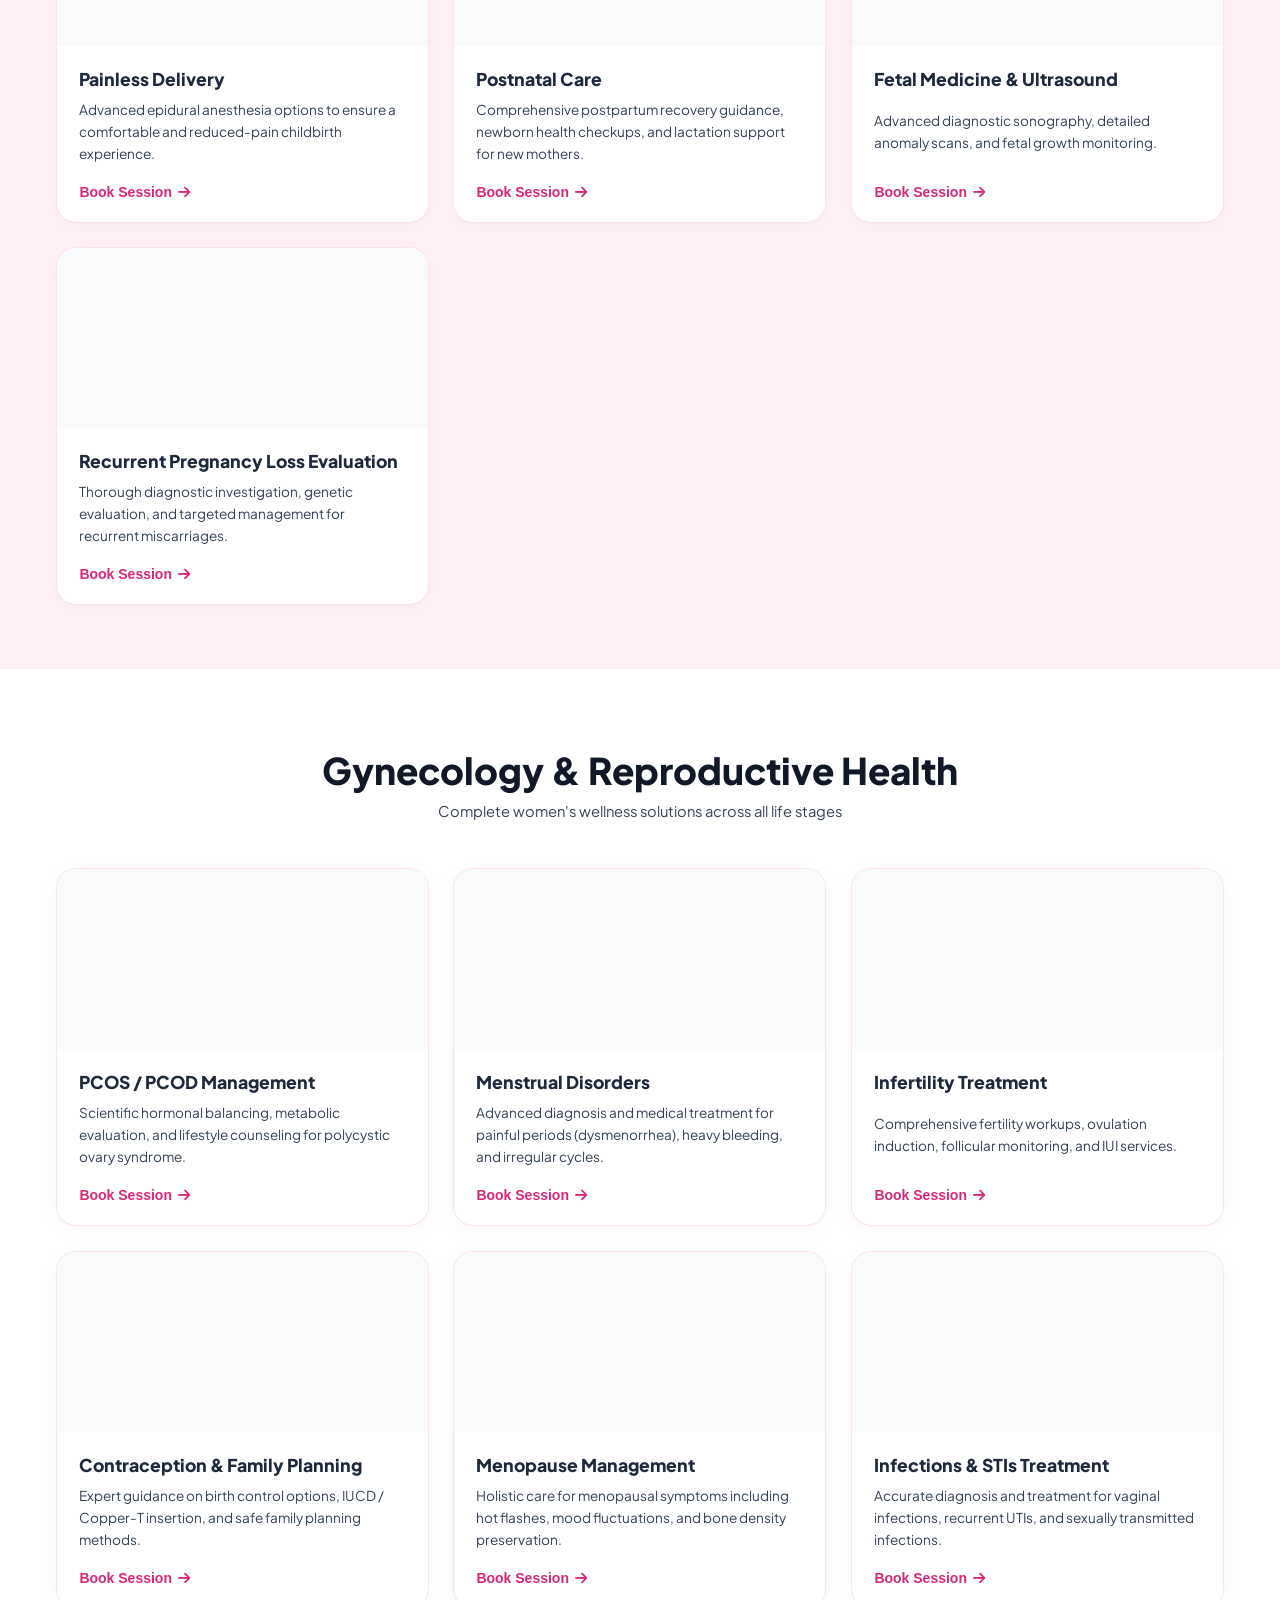
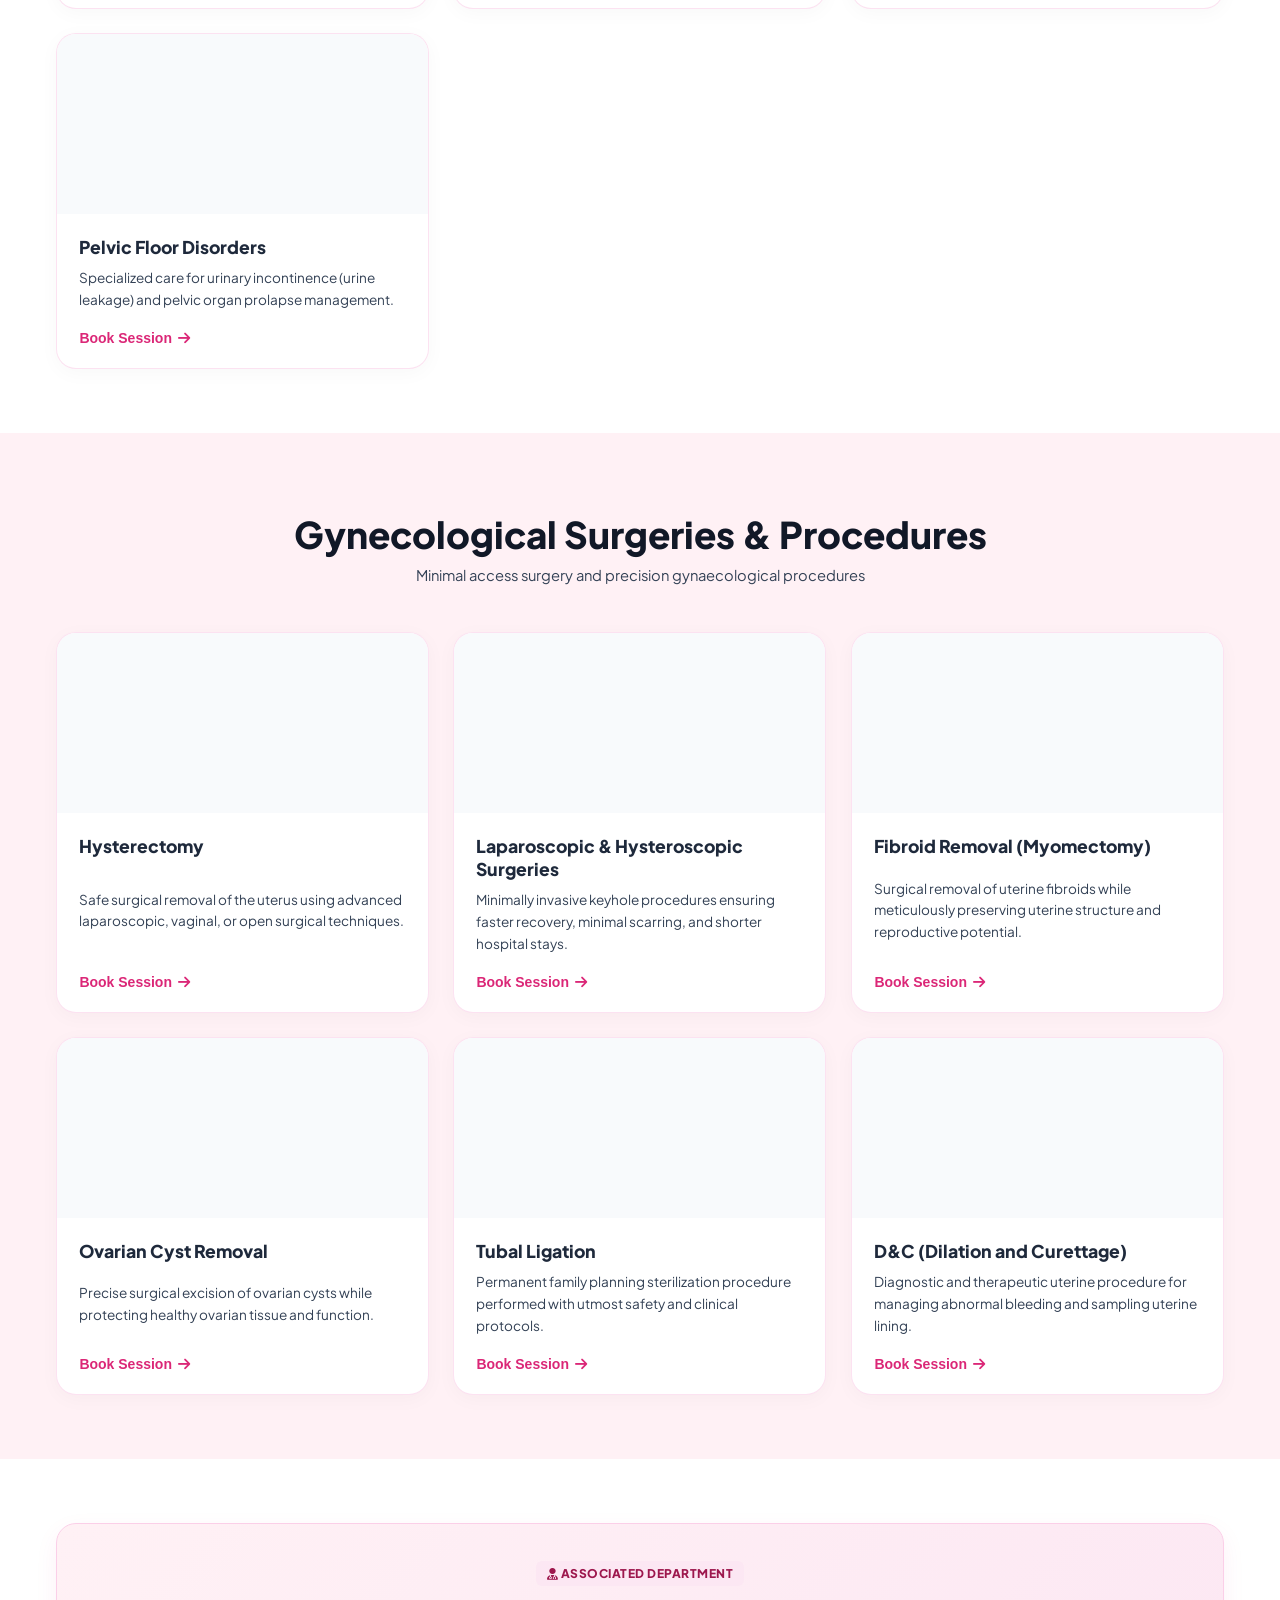
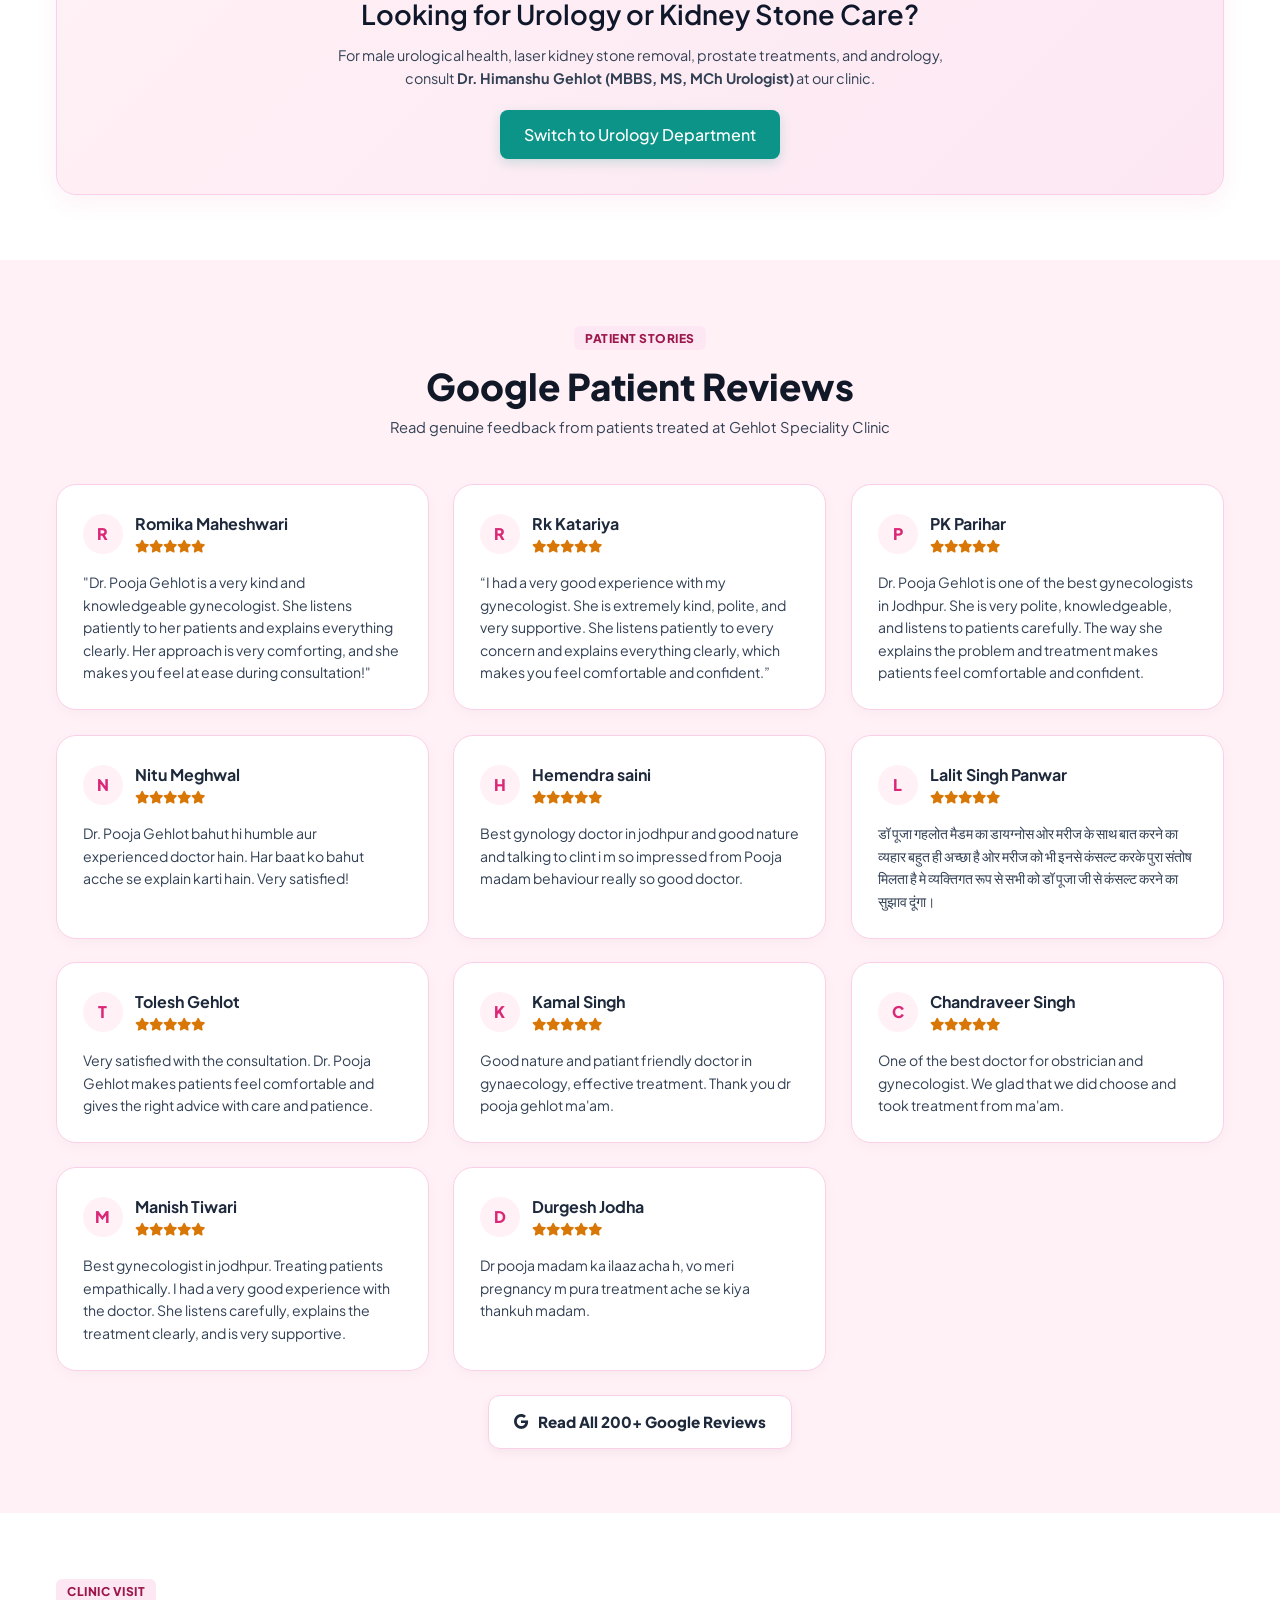
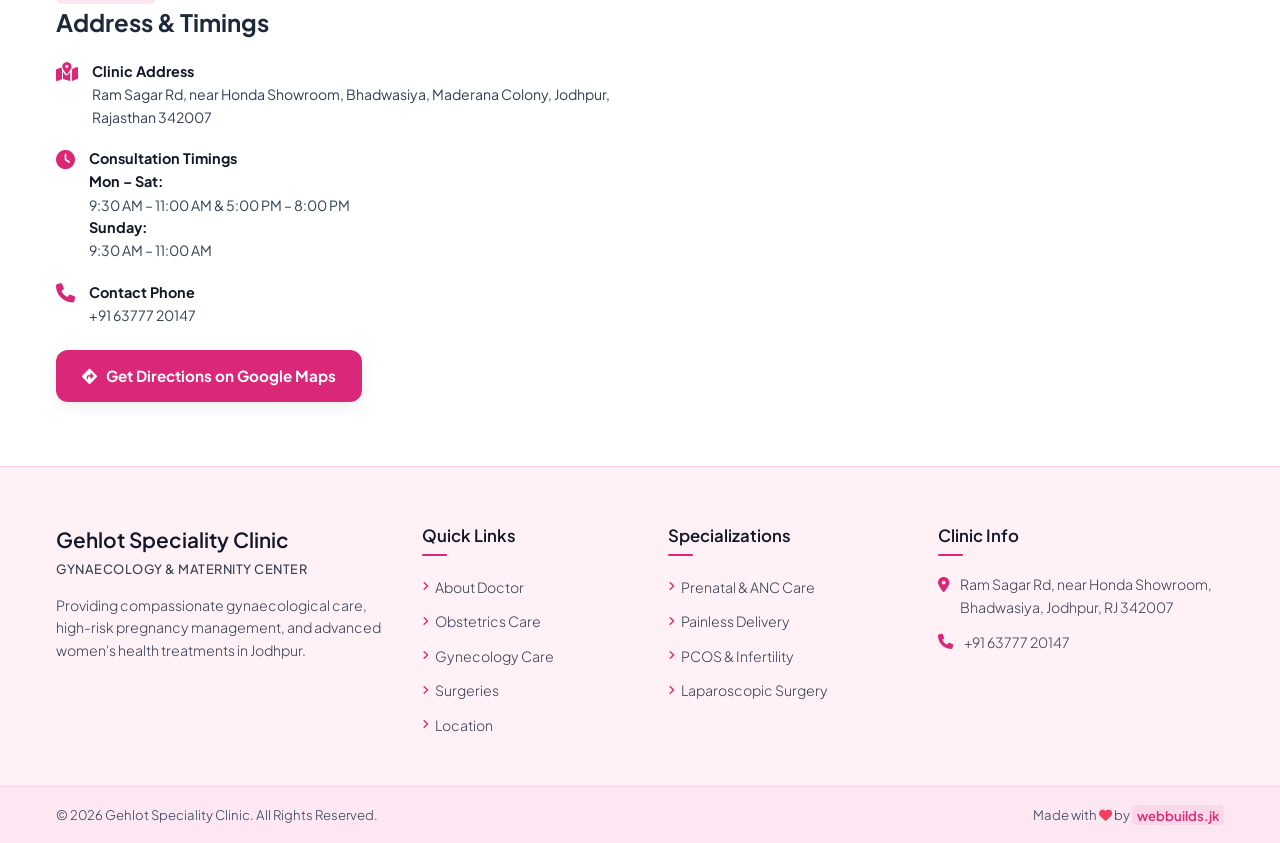
==== commit 4cbf5a4f: "Update print statement from 'Hello' to 'Goodbye'" ====
--- a/index.html
+++ b/index.html
@@ -2,19 +2,24 @@
 <html lang="en">
 
 <head>
-    <meta charset="UTF-8">
-    <meta name="viewport" content="width=device-width, initial-scale=1.0, maximum-scale=1.0, user-scalable=no">
+<meta charset="UTF-8">
     <title>Dr. Pooja Gehlot | Best Gynecologist & Obstetrician in Jodhpur</title>
     <meta name="viewport" content="width=device-width, initial-scale=1.0">
-    <meta name="description"
-        content="Gehlot Speciality Clinic in Jodhpur - Best Gynaecology, Maternity, and Urology care by expert doctors.">
-    <link rel="preconnect" href="https://fonts.googleapis.com">
+    <meta name="description" content="Gehlot Speciality Clinic in Jodhpur - Best Gynaecology, Maternity, and Urology care by expert doctors.">
+    
     <!-- Favicon Link -->
     <link rel="icon" type="image/jpeg" href="logog.jpeg">
+
+    <!-- Preconnect for performance -->
+    <link rel="preconnect" href="https://fonts.googleapis.com">
     <link rel="preconnect" href="https://fonts.gstatic.com" crossorigin>
-    <link href="https://fonts.googleapis.com/css2?family=Plus+Jakarta+Sans:wght@400;500;600;700;800&display=swap"
-        rel="stylesheet">
-    <link rel="stylesheet" href="https://cdnjs.cloudflare.com/ajax/libs/font-awesome/6.4.0/css/all.min.css">
+    <link rel="preconnect" href="https://cdnjs.cloudflare.com" crossorigin>
+
+    <link href="https://fonts.googleapis.com/css2?family=Plus+Jakarta+Sans:wght@400;500;600;700;800&display=swap" rel="stylesheet">
+    <link rel="preload" href="https://cdnjs.cloudflare.com/ajax/libs/font-awesome/6.4.0/css/all.min.css" as="style" onload="this.onload=null;this.rel='stylesheet'">
+    <noscript><link rel="stylesheet" href="https://cdnjs.cloudflare.com/ajax/libs/font-awesome/6.4.0/css/all.min.css"></noscript>
+
+    <!-- Main Stylesheet -->
     <link rel="stylesheet" href="style.css">
 </head>
 
--- a/style.css
+++ b/style.css
@@ -1208,3 +1208,17 @@
         font-size: 24px !important;
     }
 }
+
+/* Fix Layout Shift (CLS) for Google Trust Card */
+.google-trust-card {
+    min-height: 75px !important;
+    contain: layout size style !important;
+}
+
+/* Optimize Doctor Portrait Image display */
+.doc-portrait-organic {
+    width: 100% !important;
+    height: auto !important;
+    aspect-ratio: 1 / 1 !important;
+    object-fit: cover !important;
+}
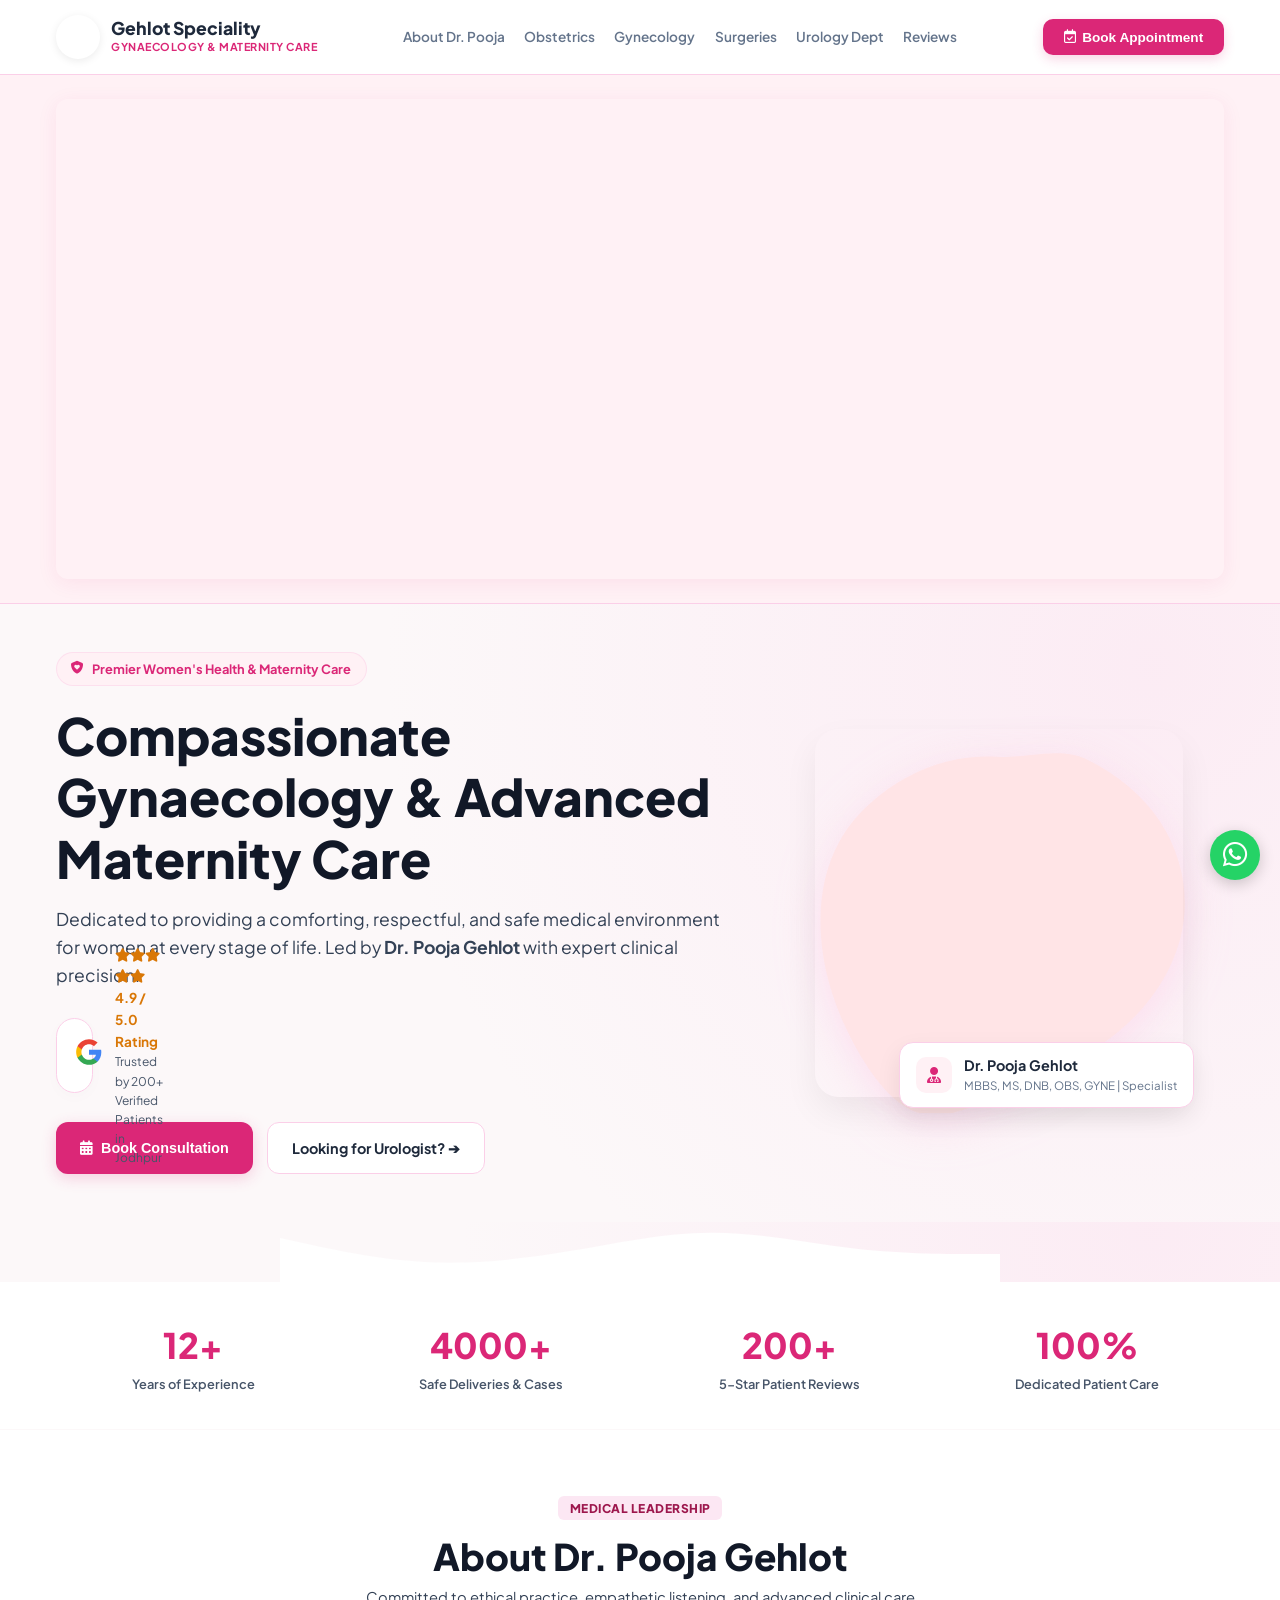
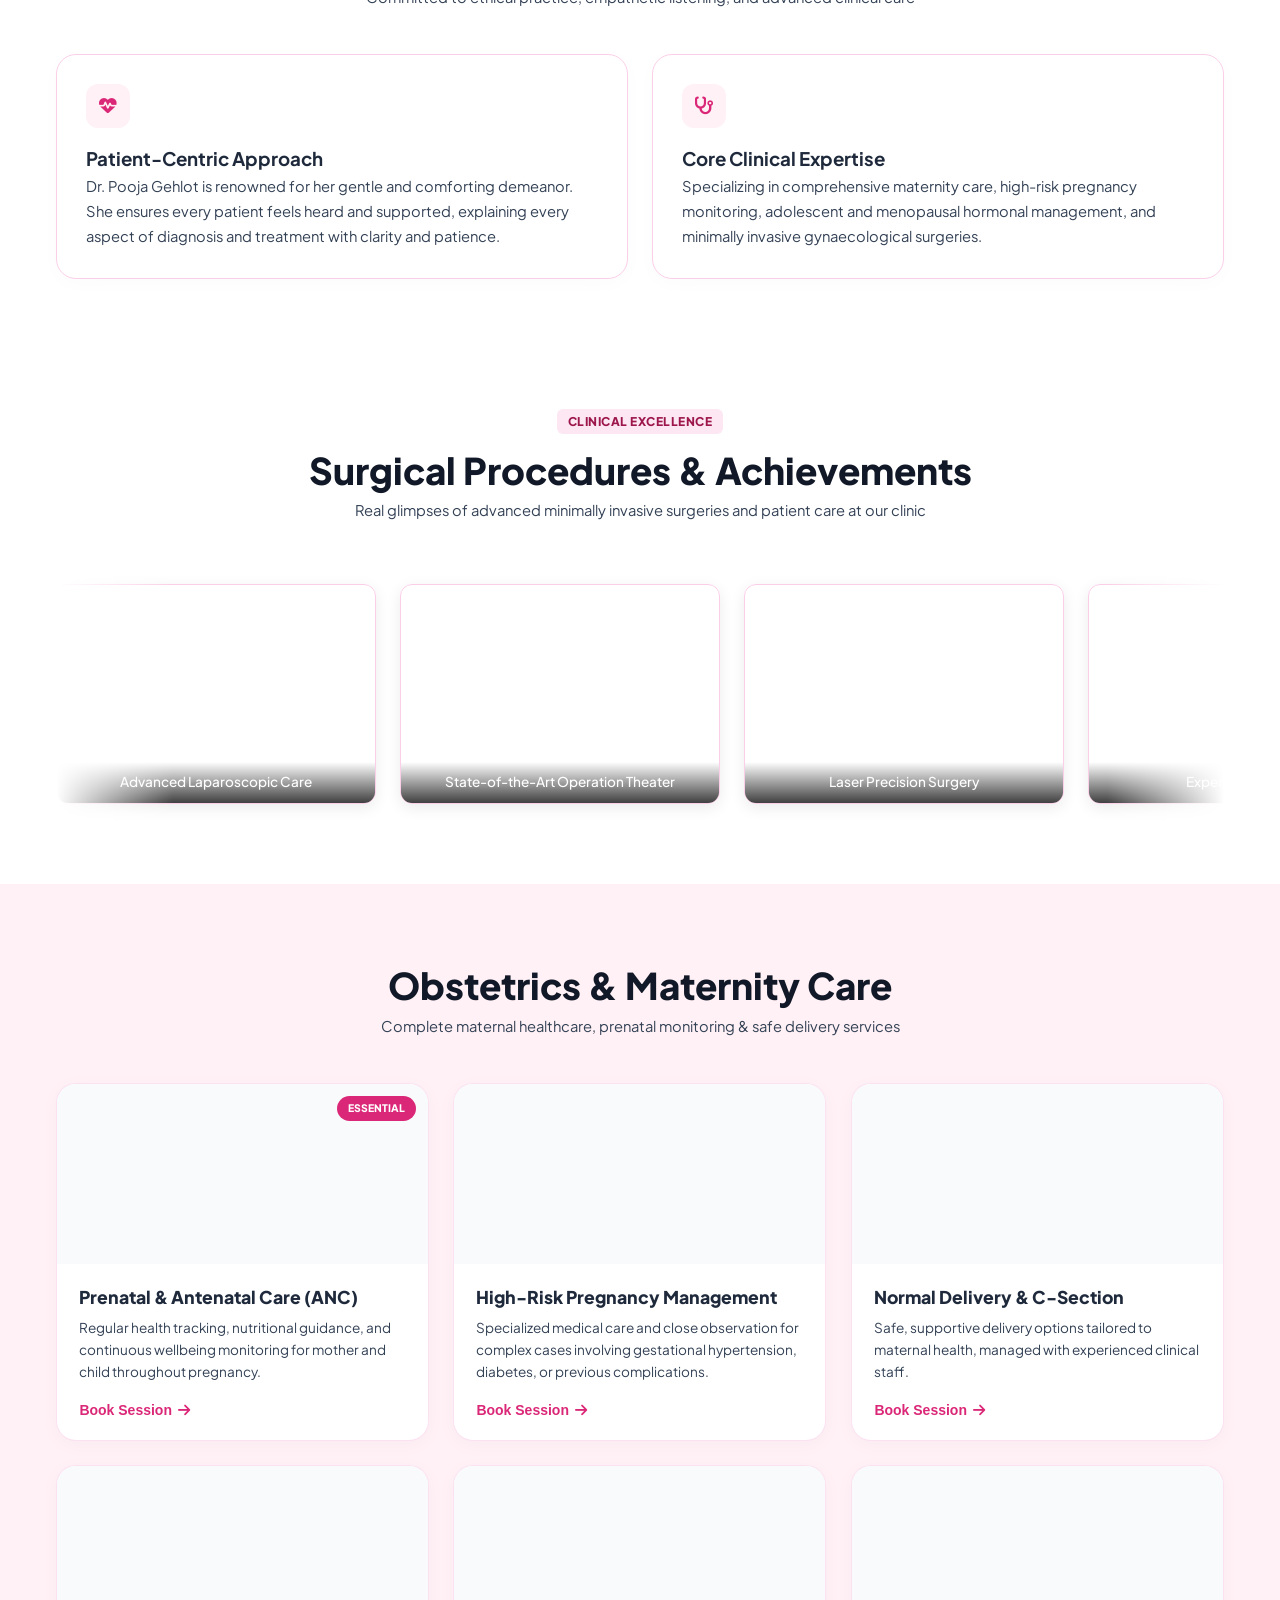
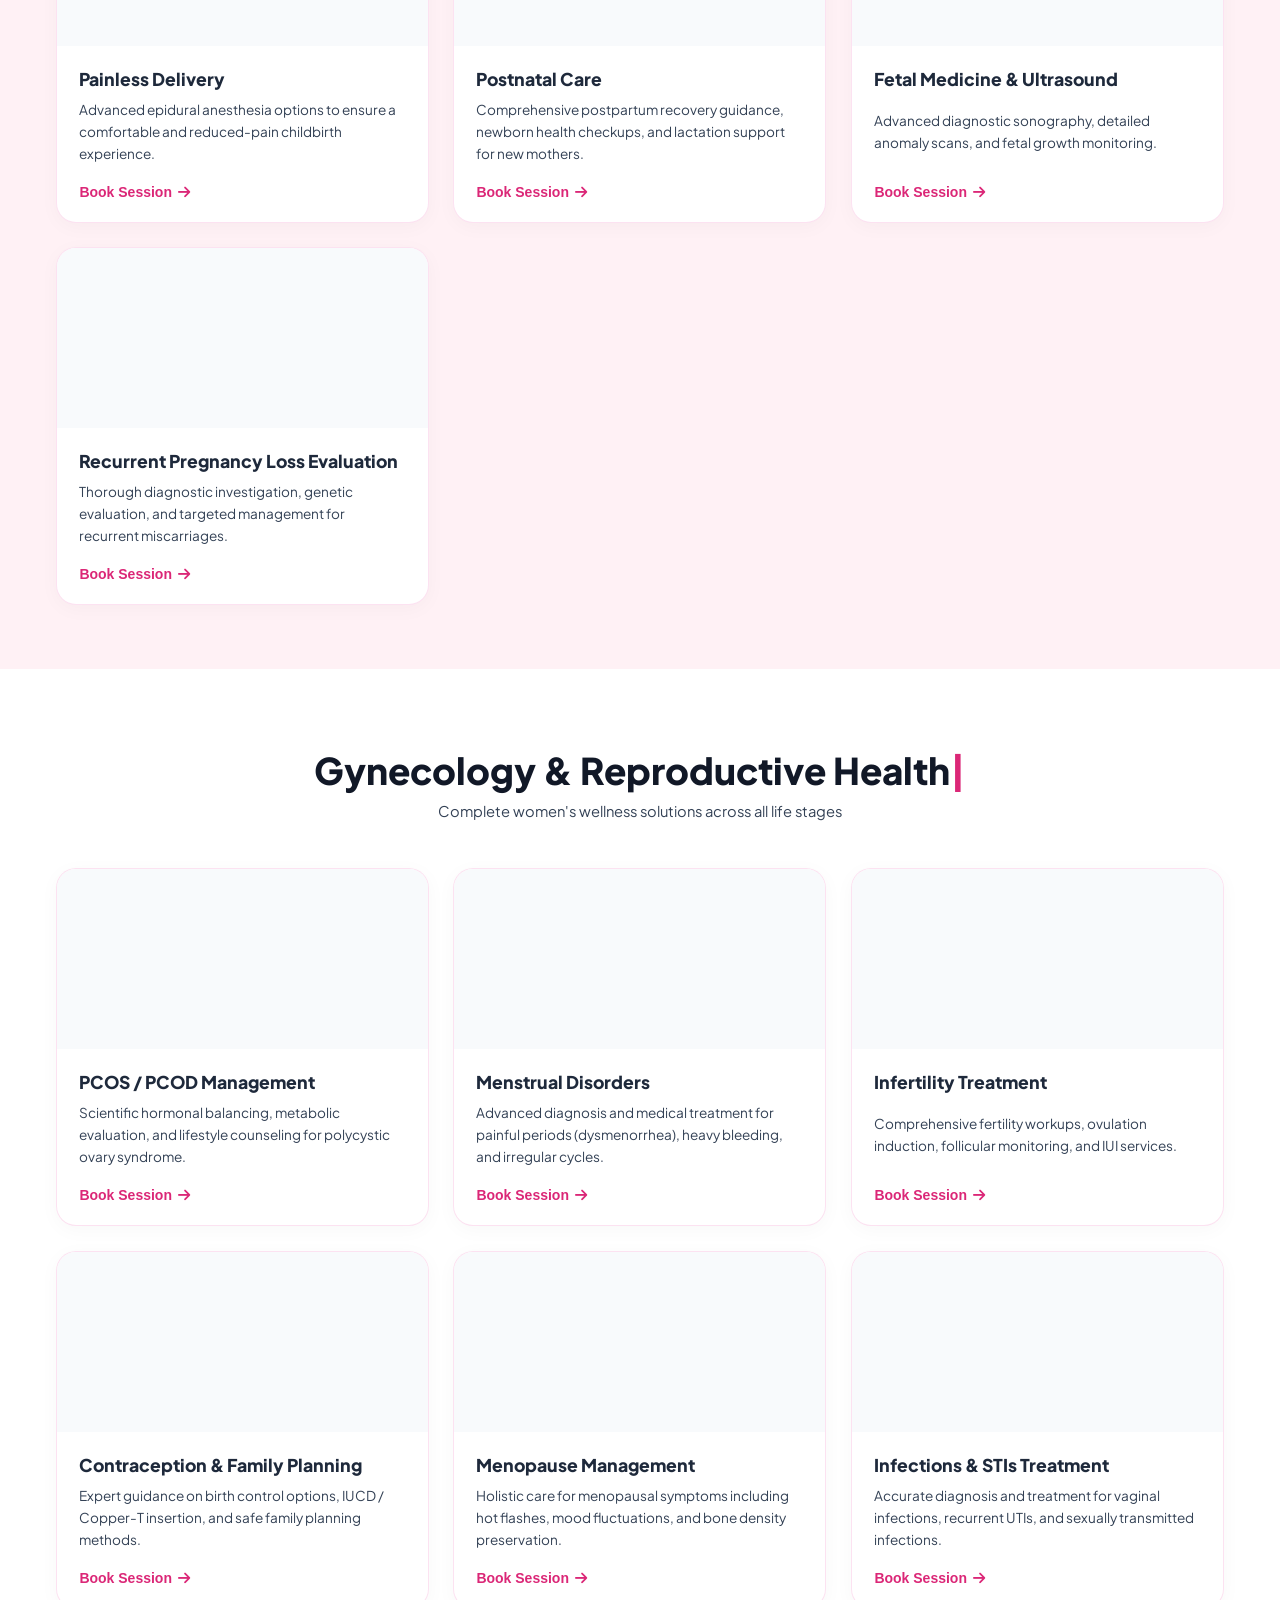
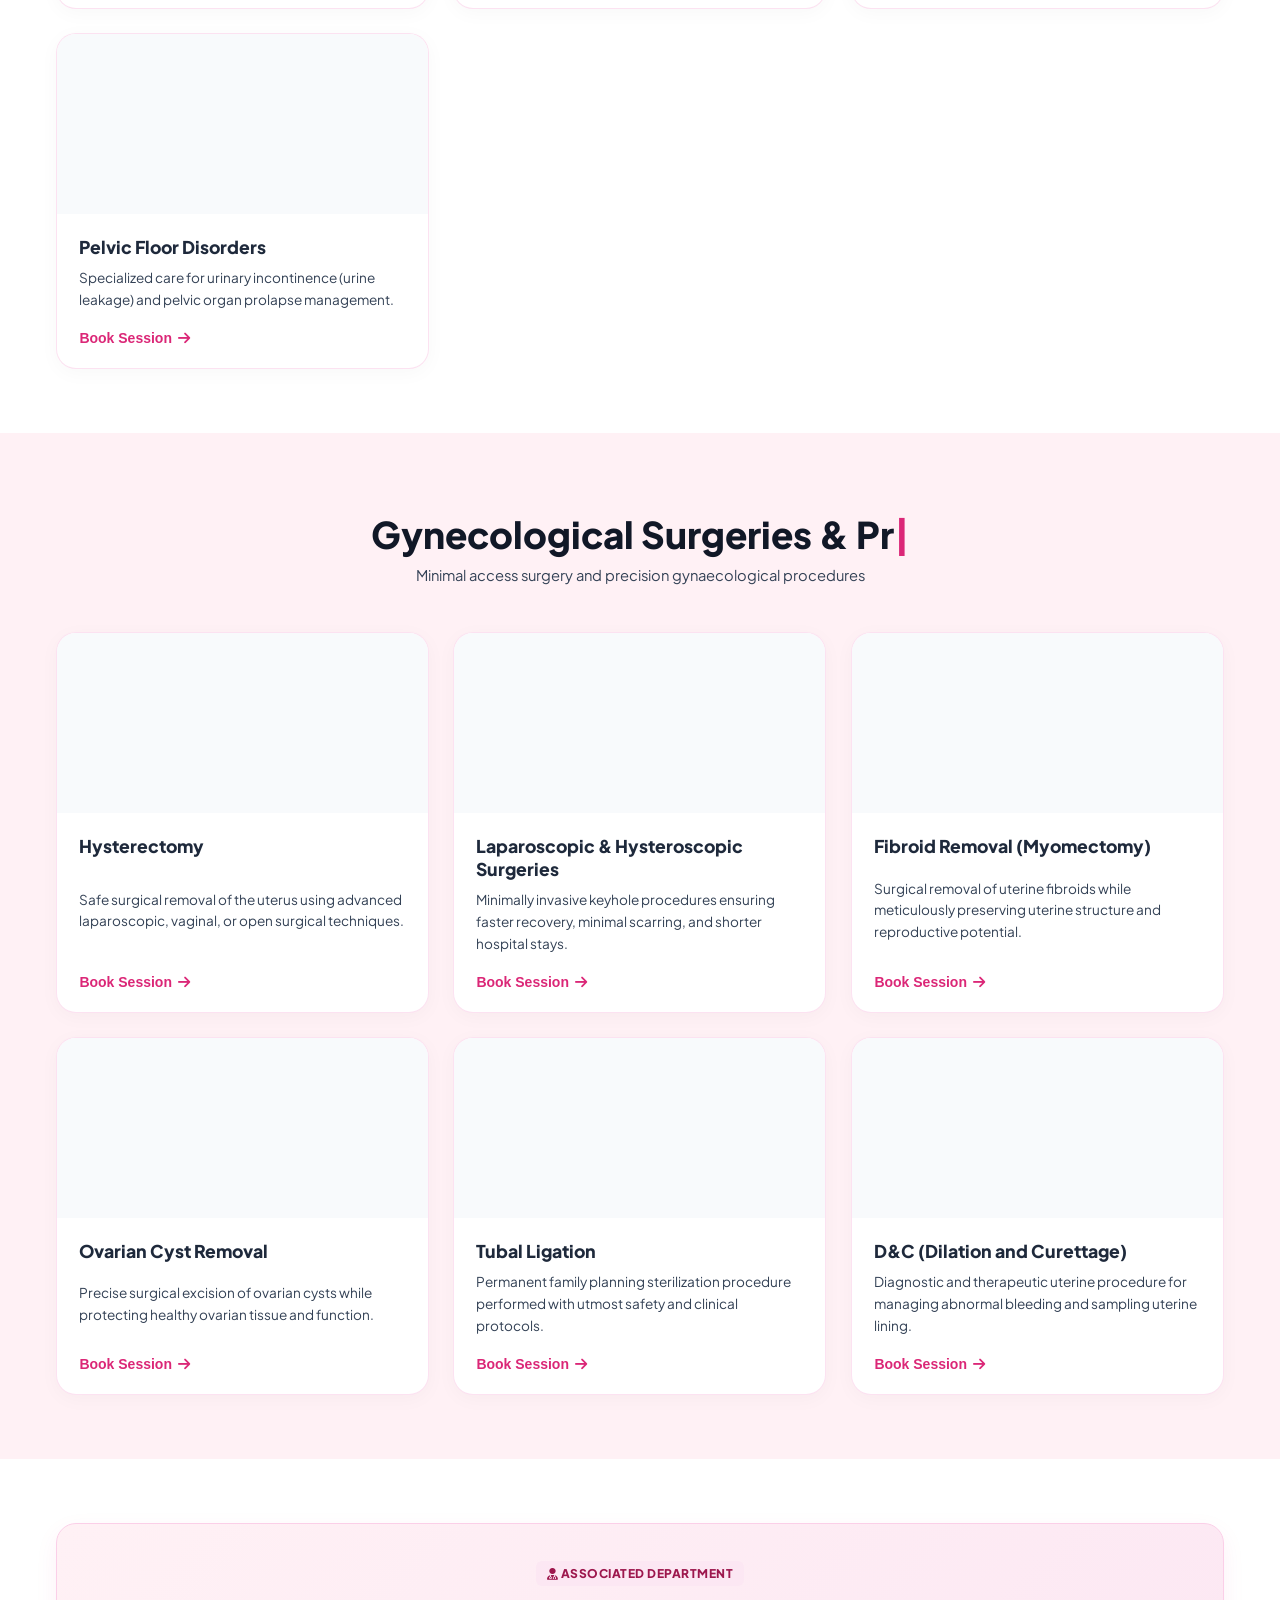
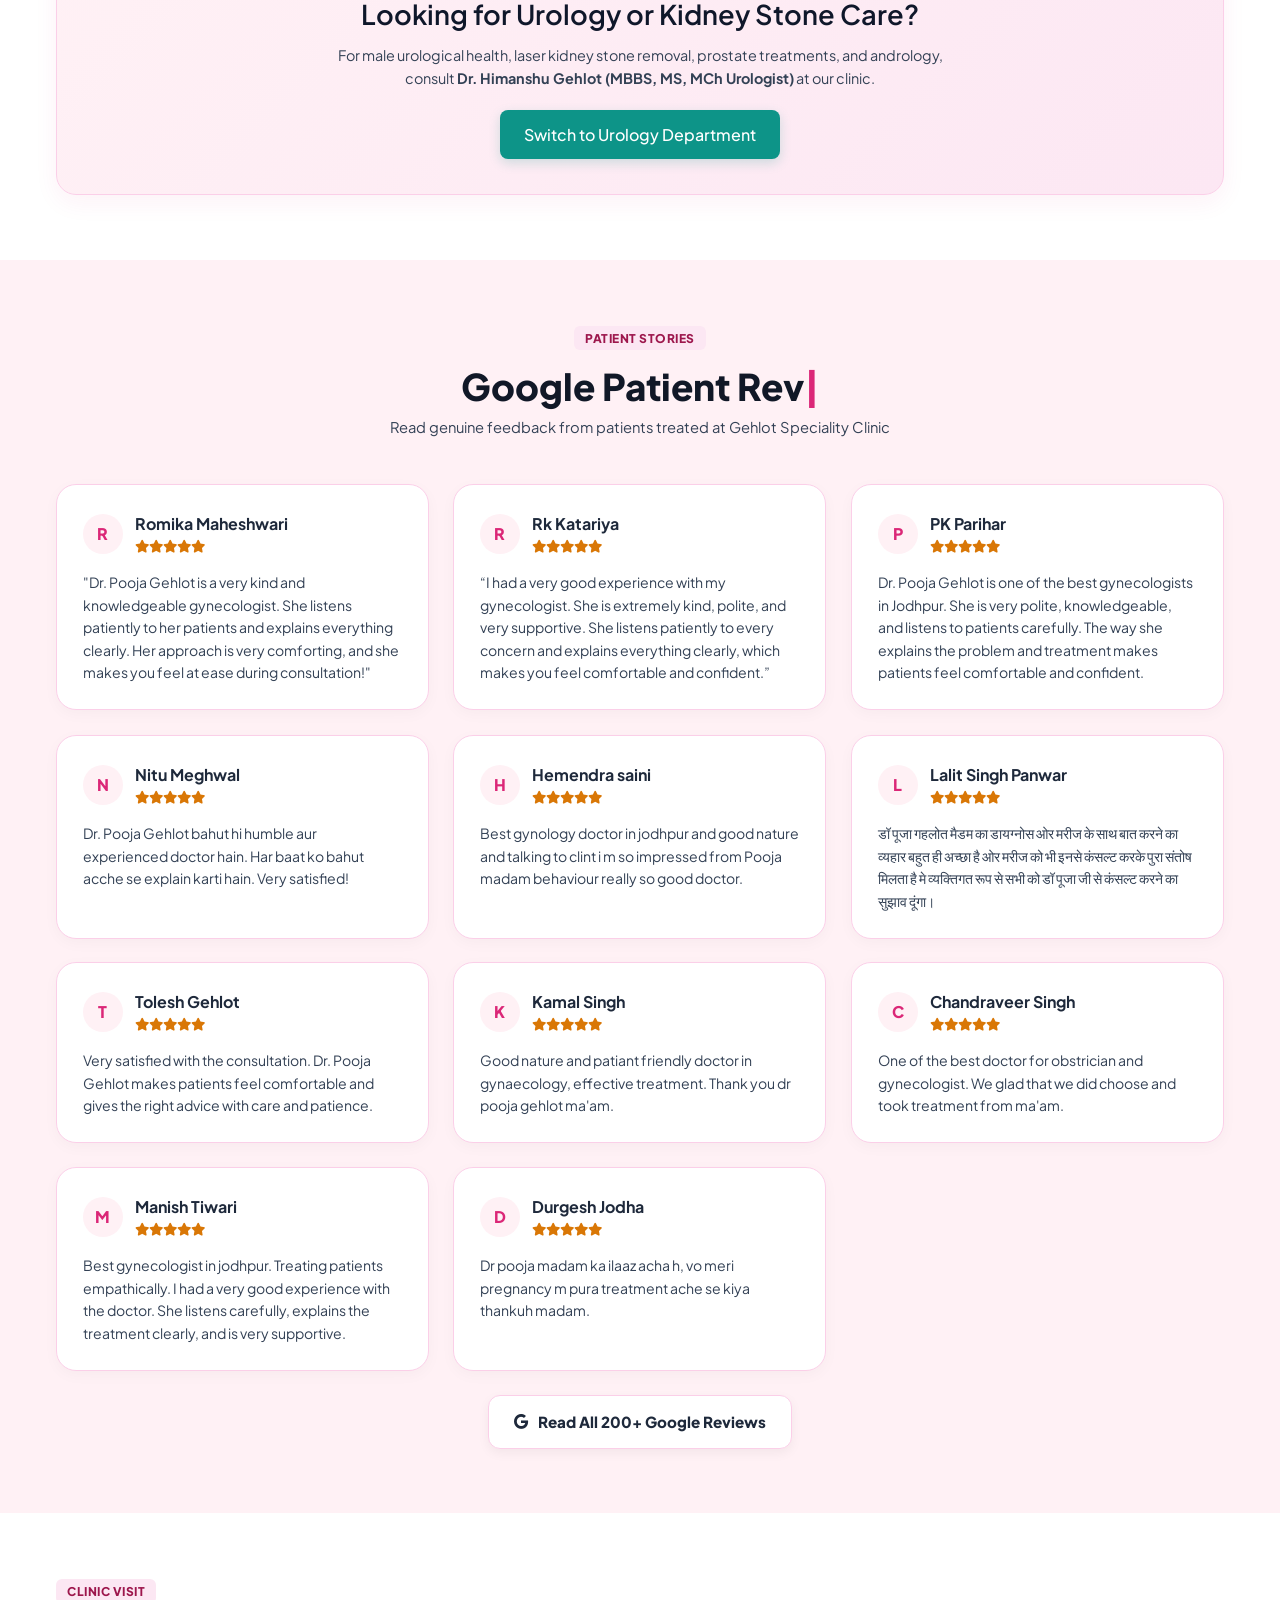
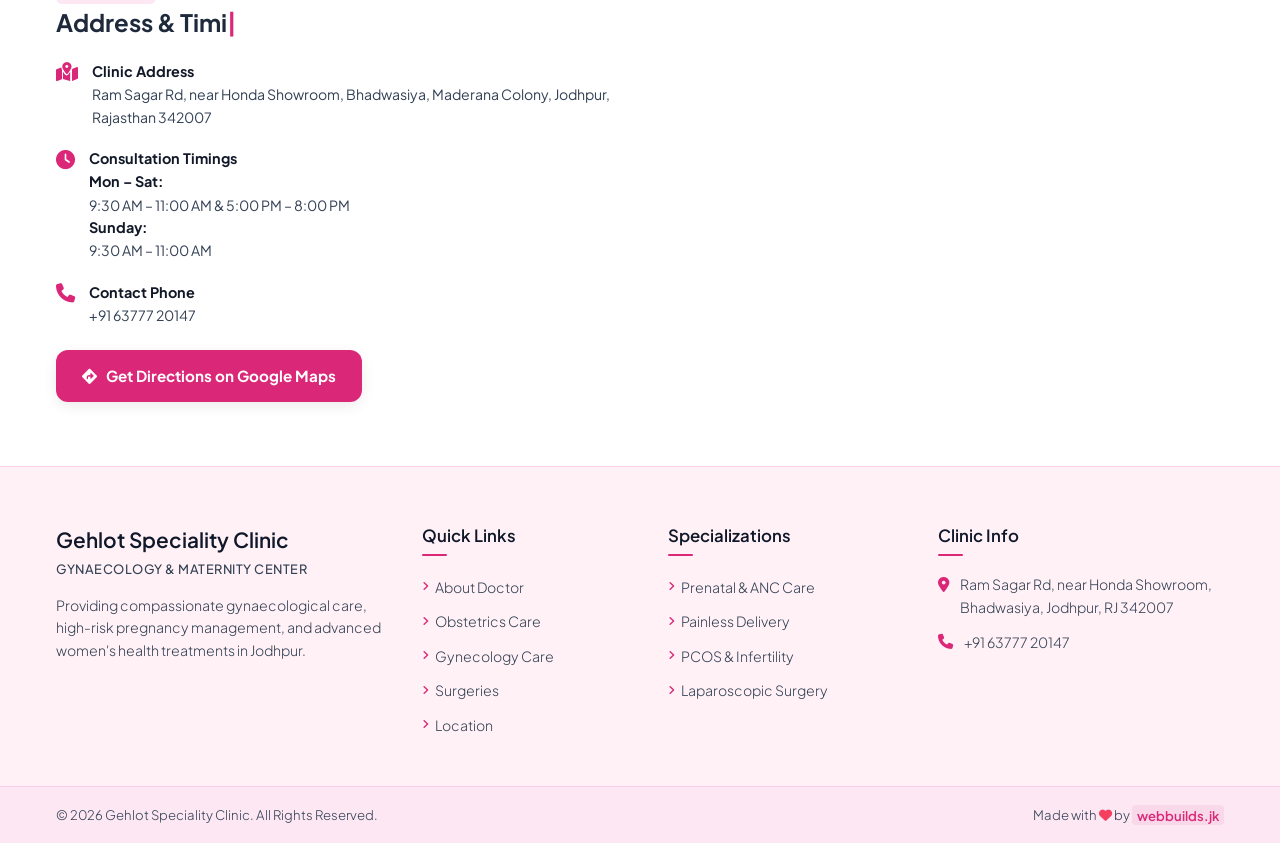
==== commit b33633c9: "Update print statement from 'Hello' to 'Goodbye'" ====
--- a/index.html
+++ b/index.html
@@ -137,7 +137,7 @@
                                     transform="translate(100 100)" />
                             </svg>
                         </div>
-                        <img src="dr.png" alt="Dr. Pooja Gehlot" class="doc-portrait-organic">
+                        <img src="dr.png" alt="Dr. Pooja Gehlot" class="doc-portrait-organic" width="400" height="400" loading="lazy">
                         <div class="floating-badge">
                             <i class="fa-solid fa-user-doctor"></i>
                             <div>
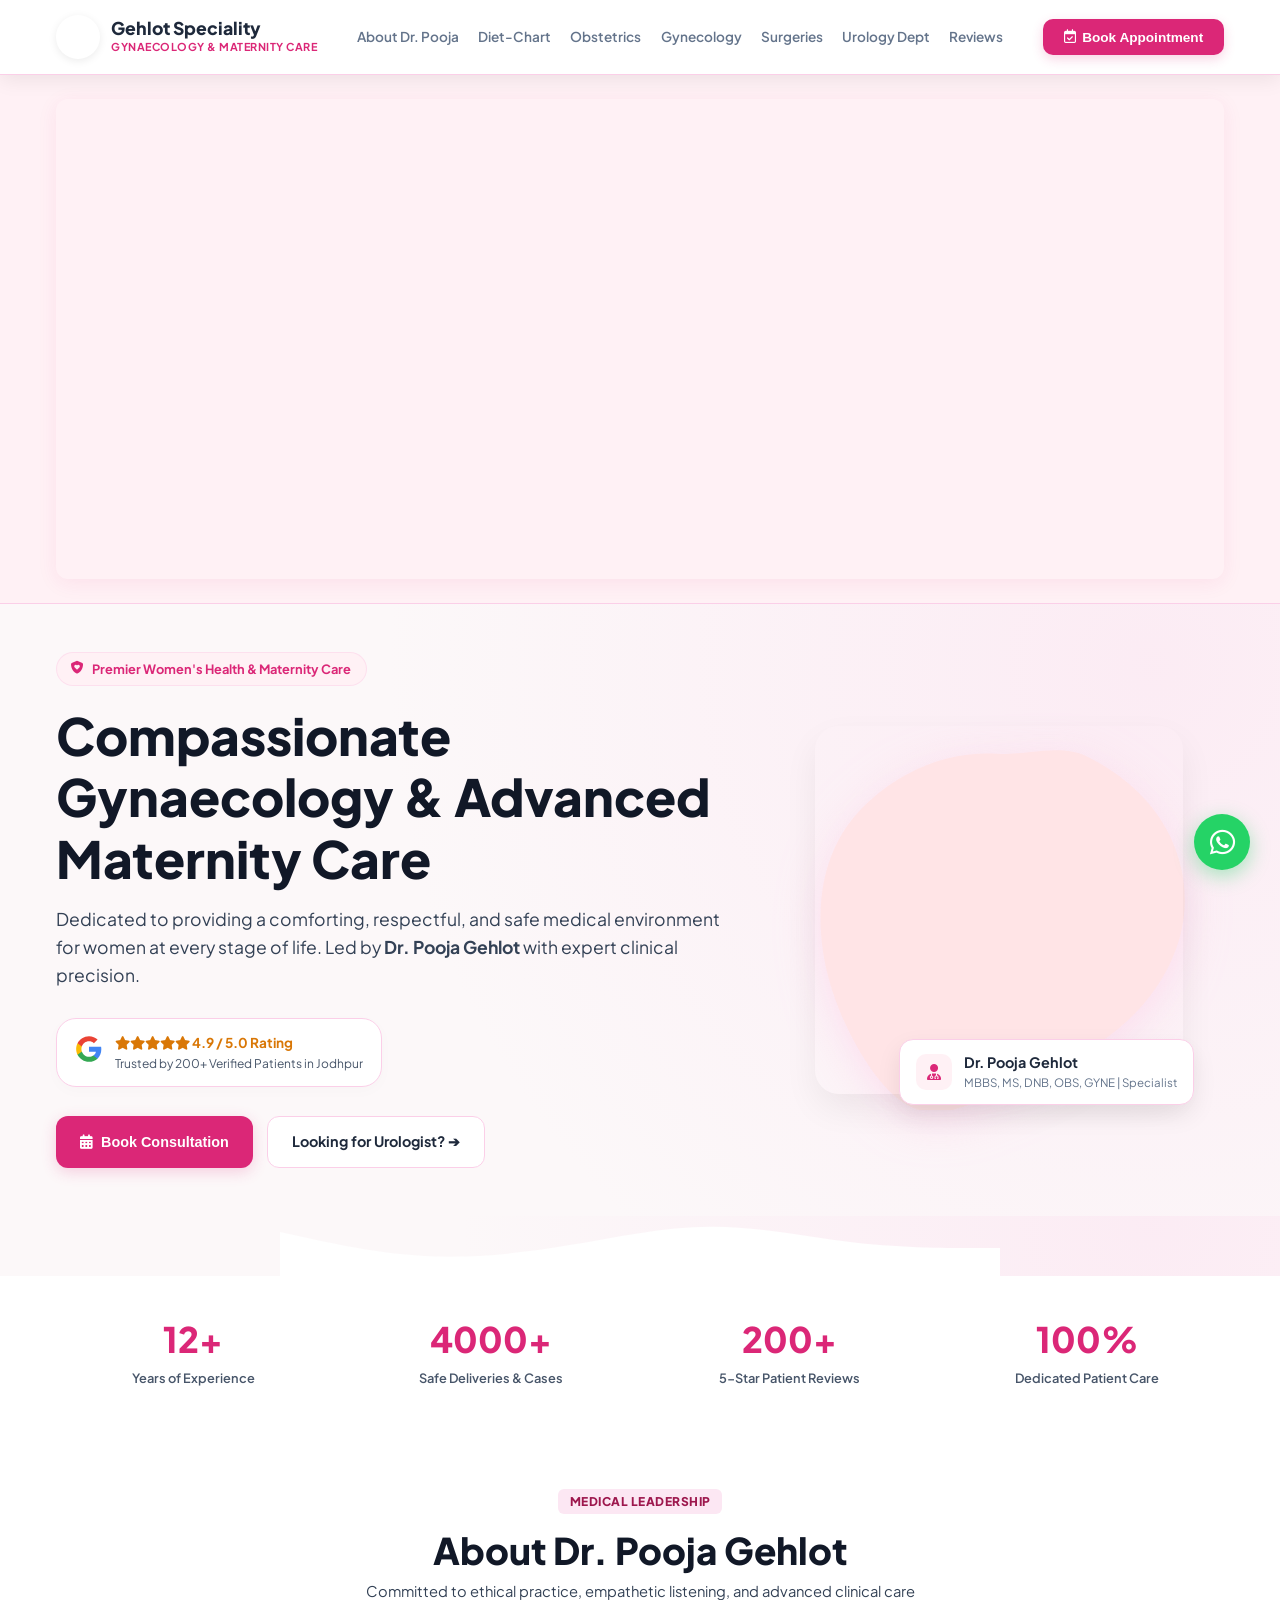
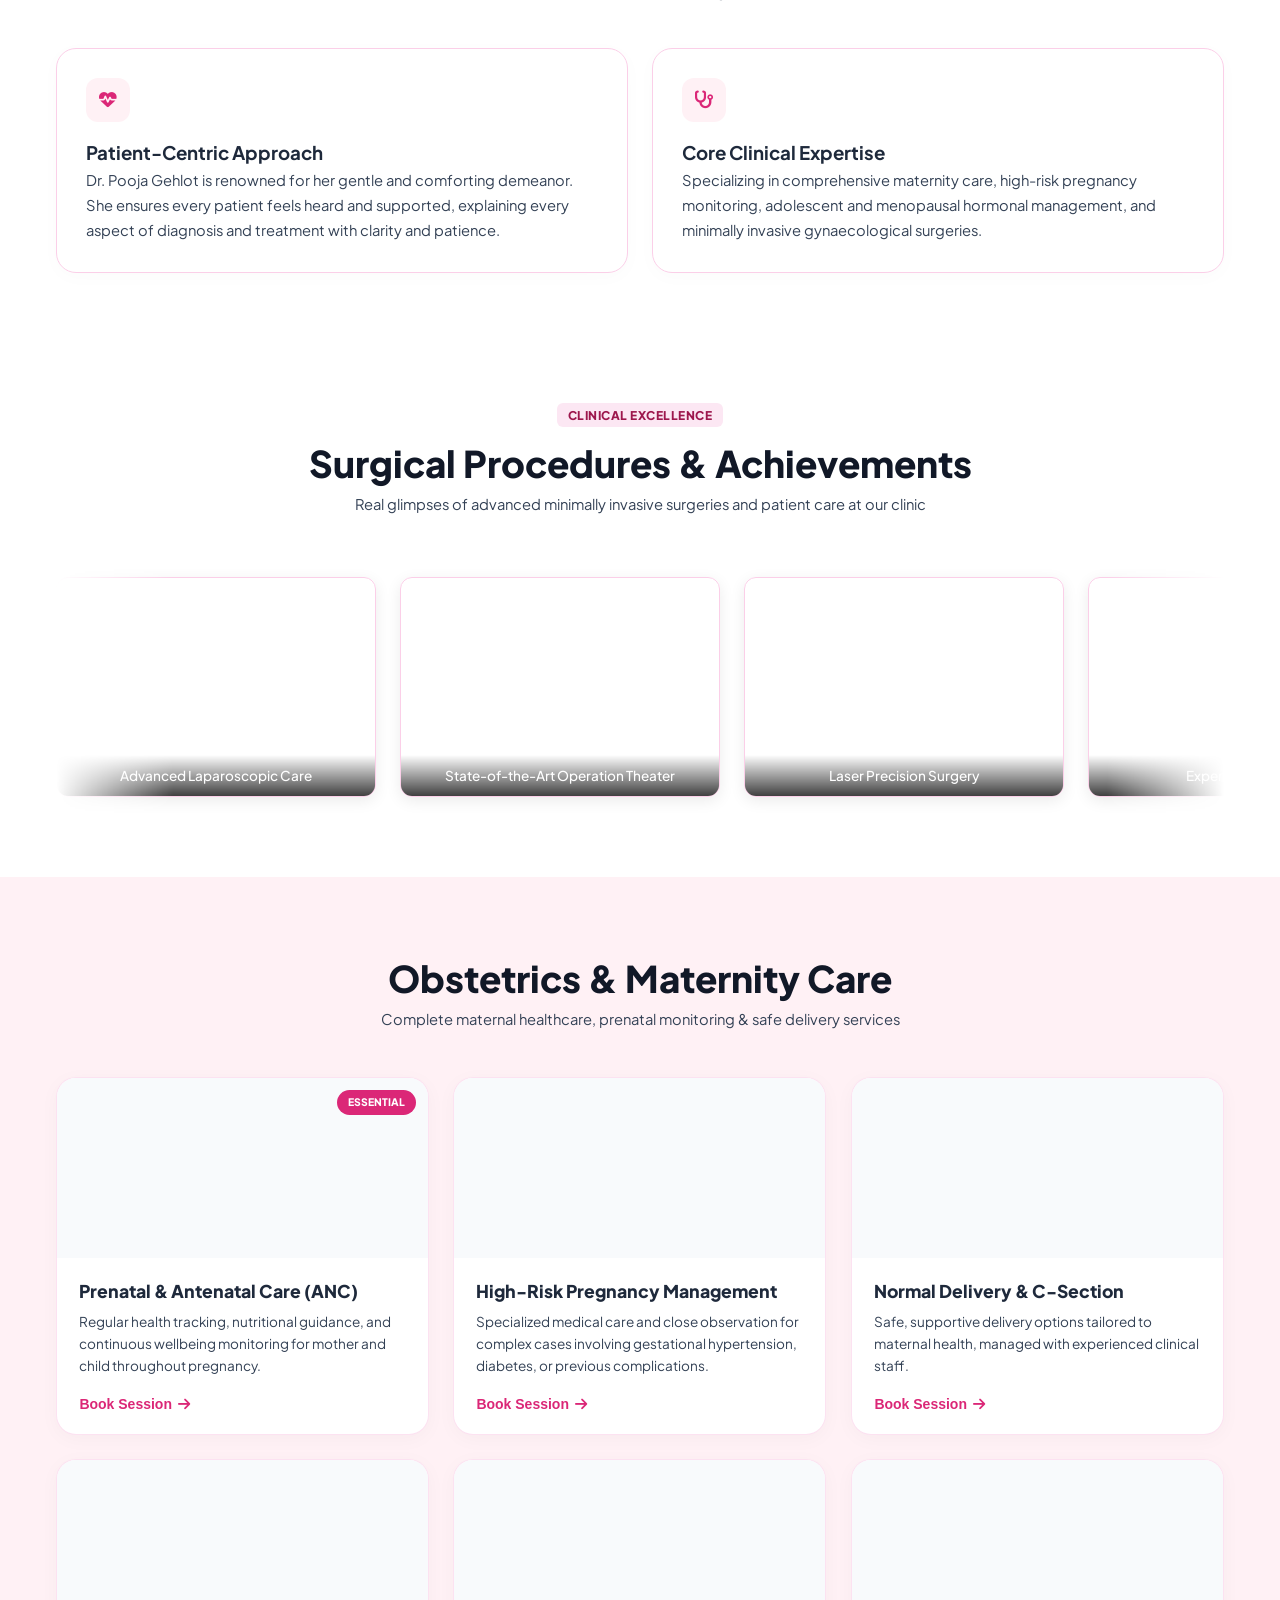
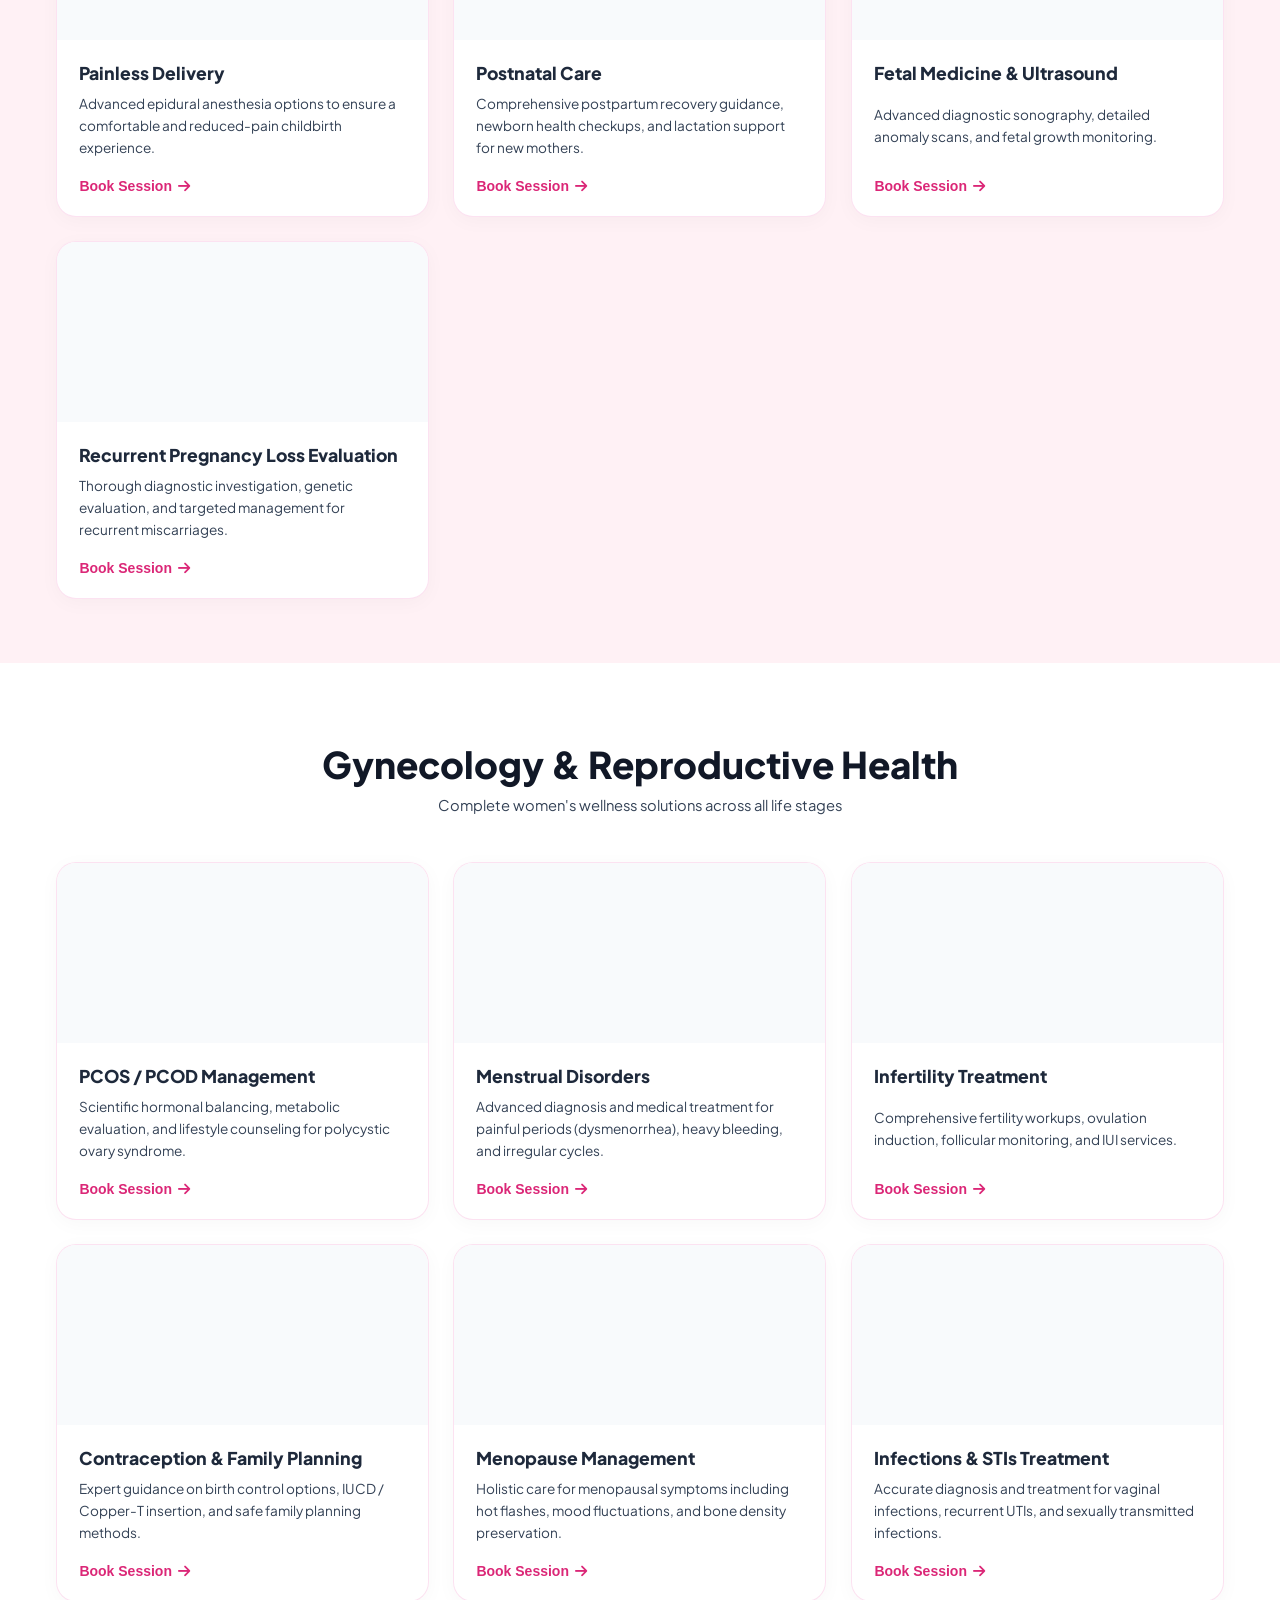
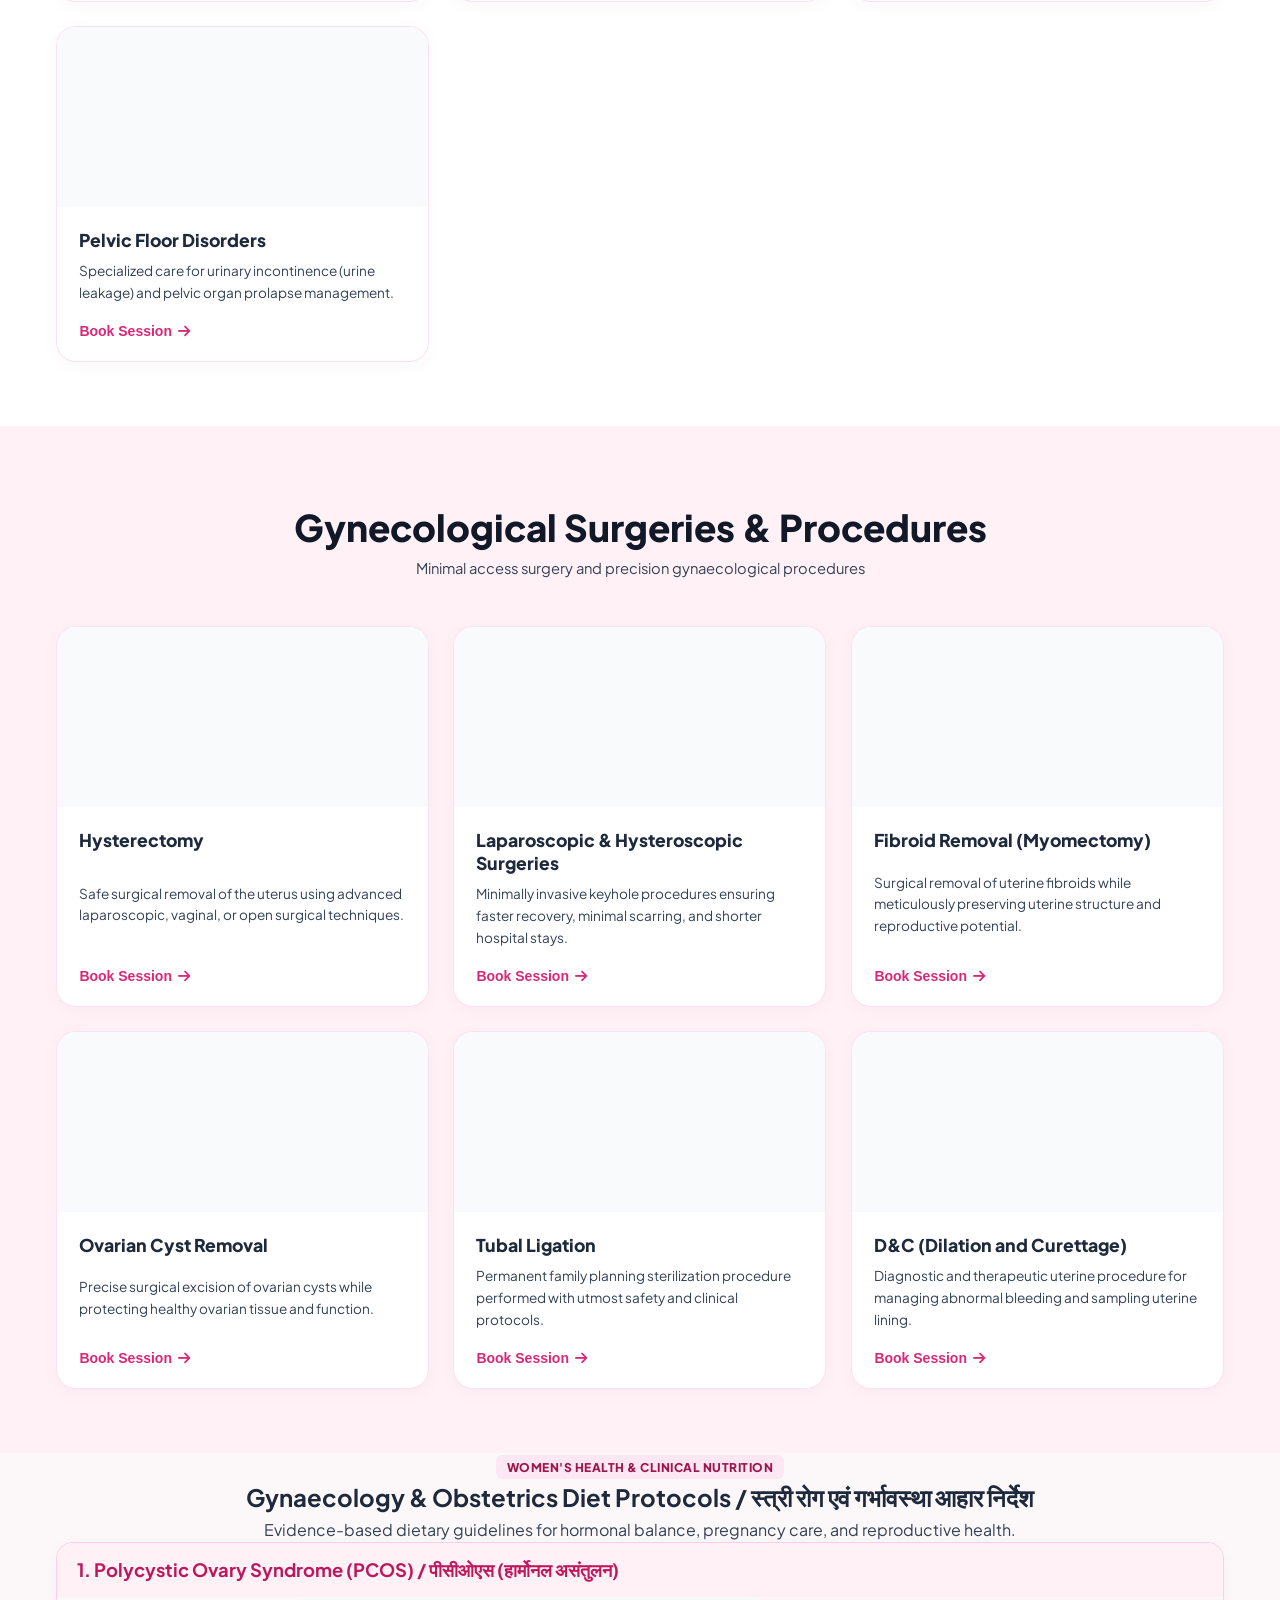
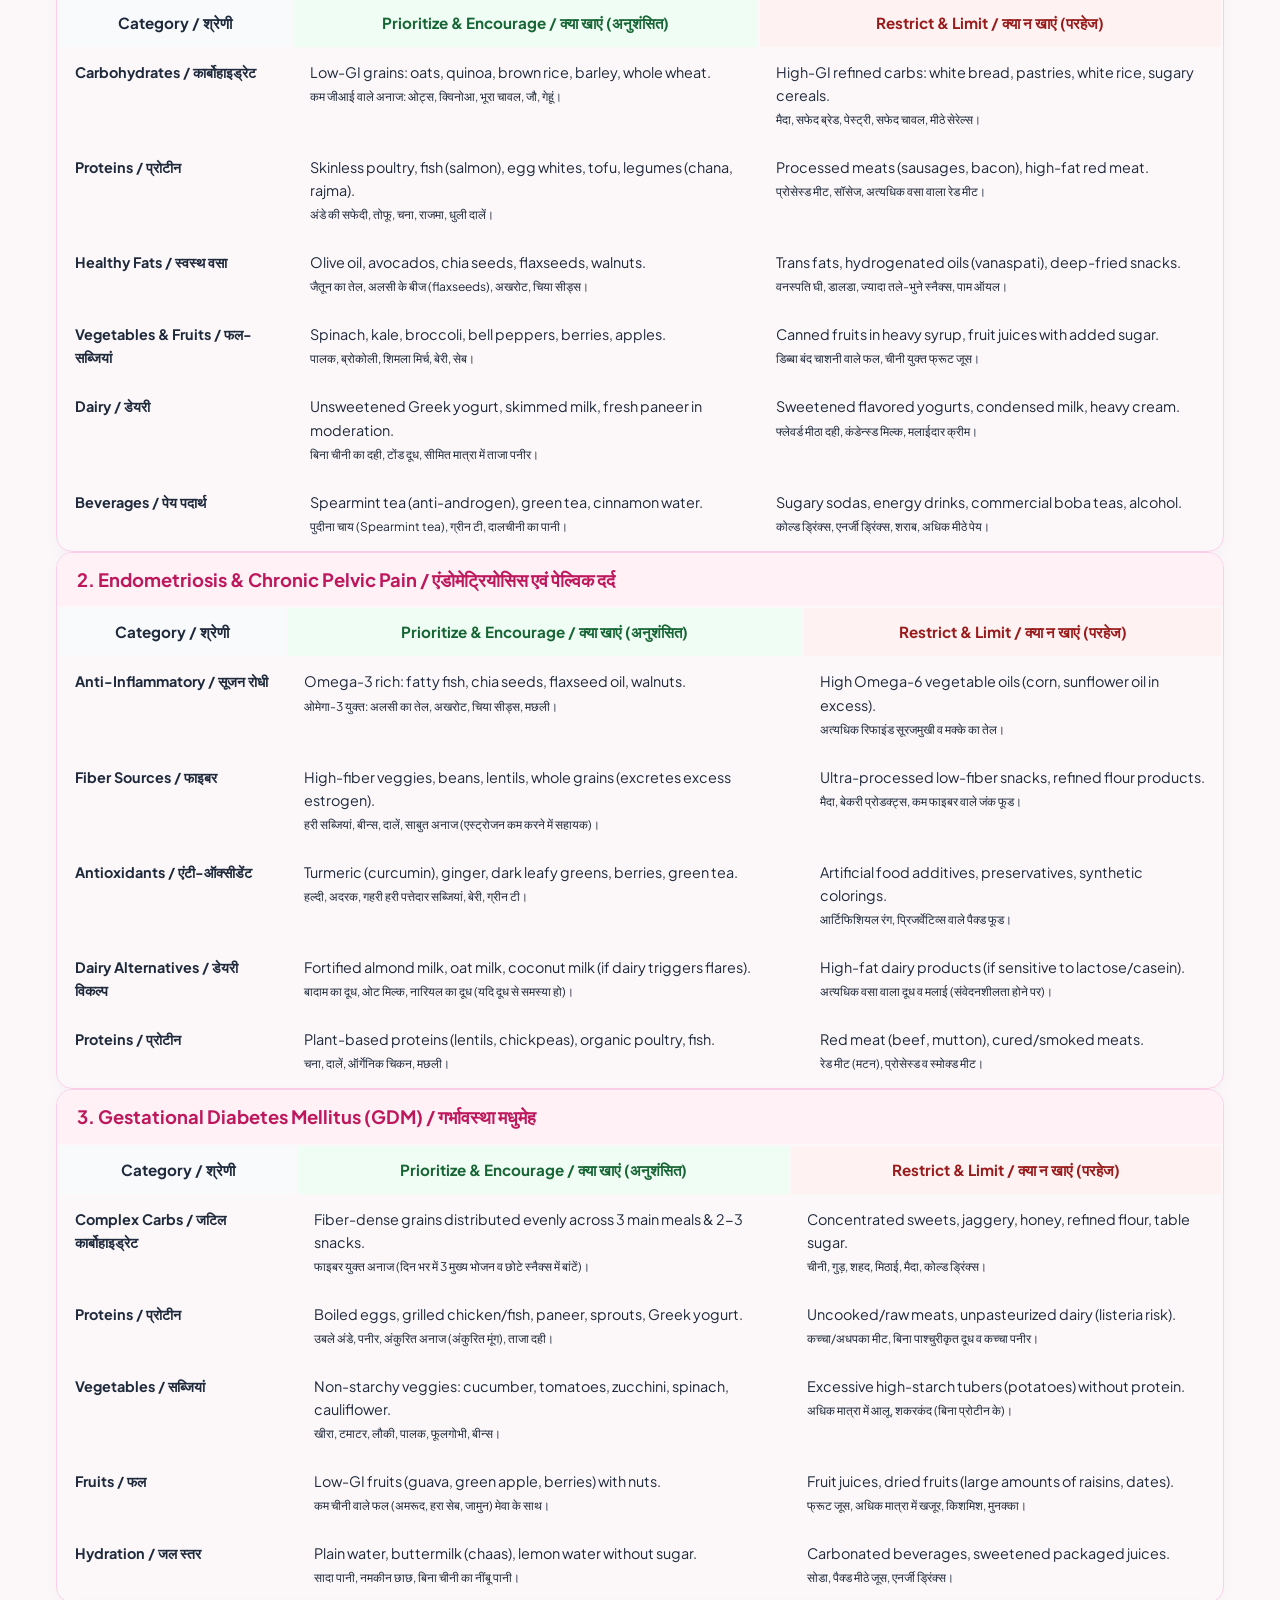
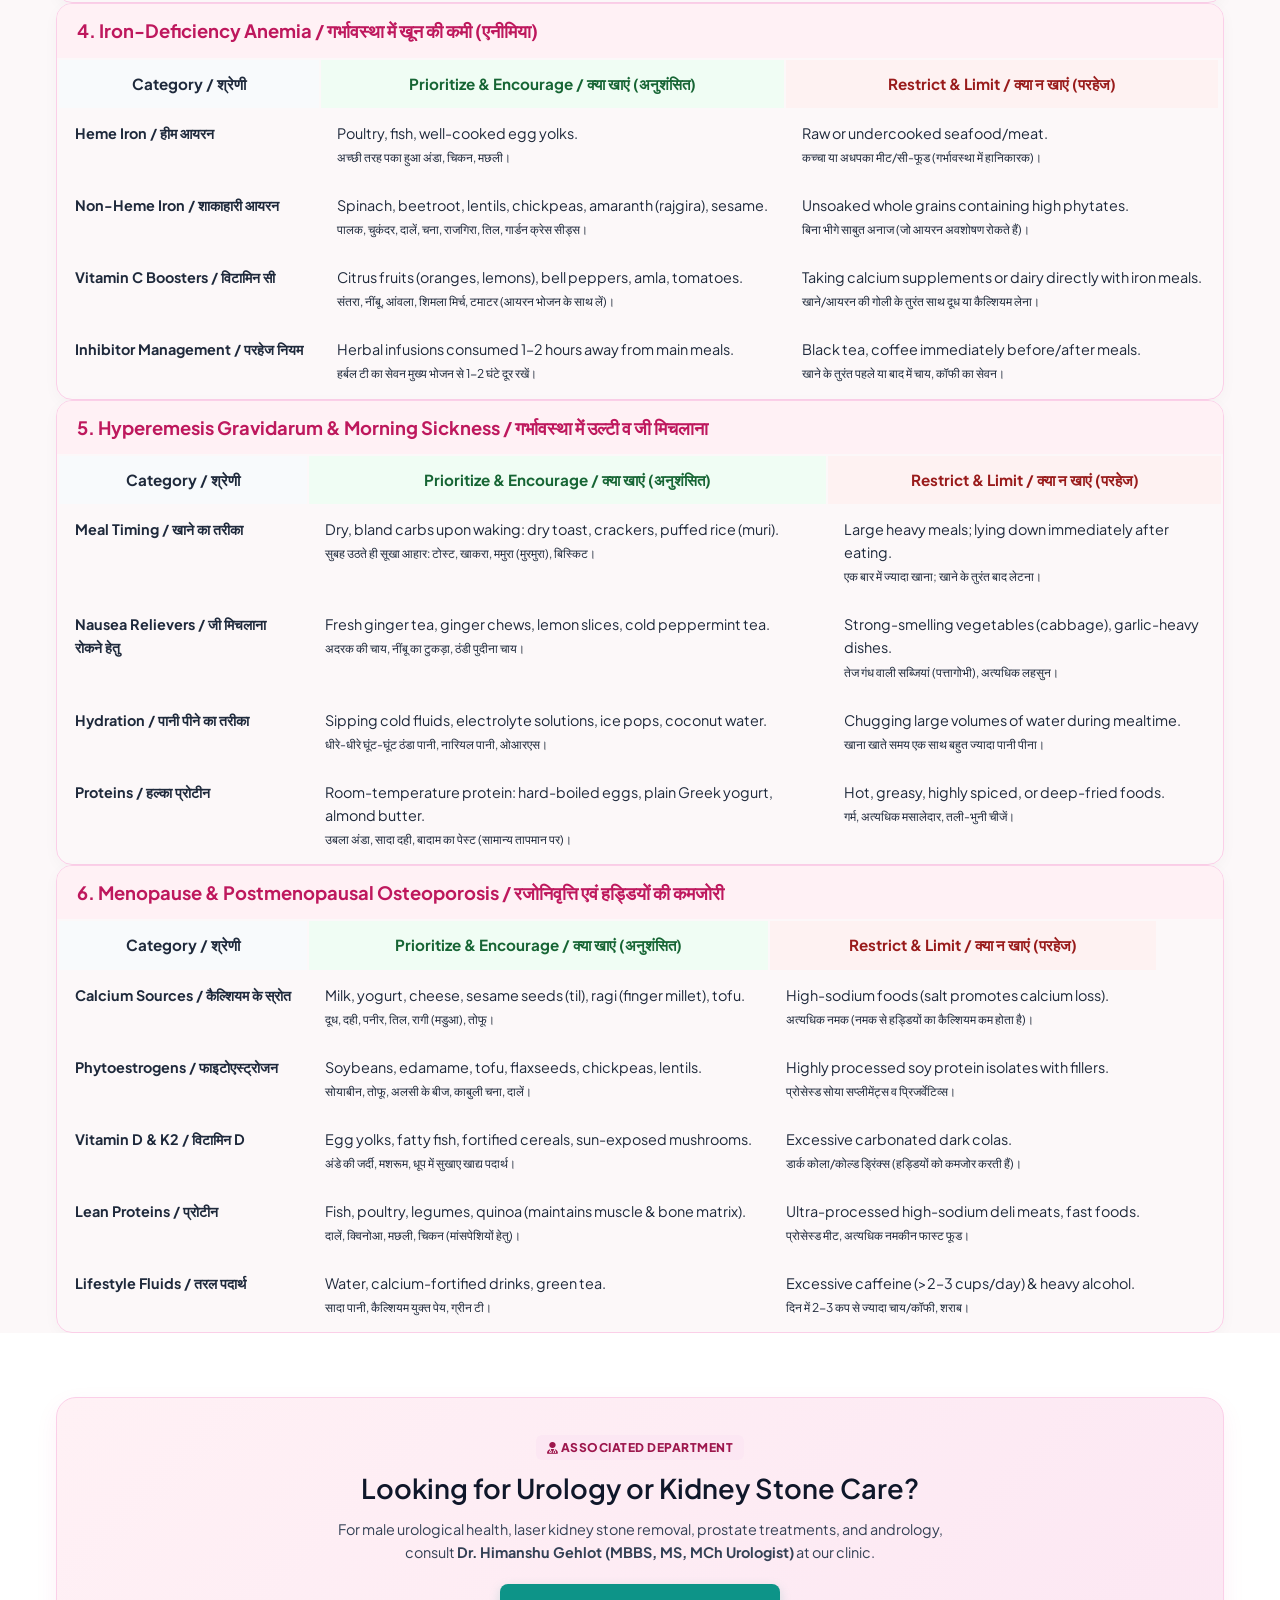
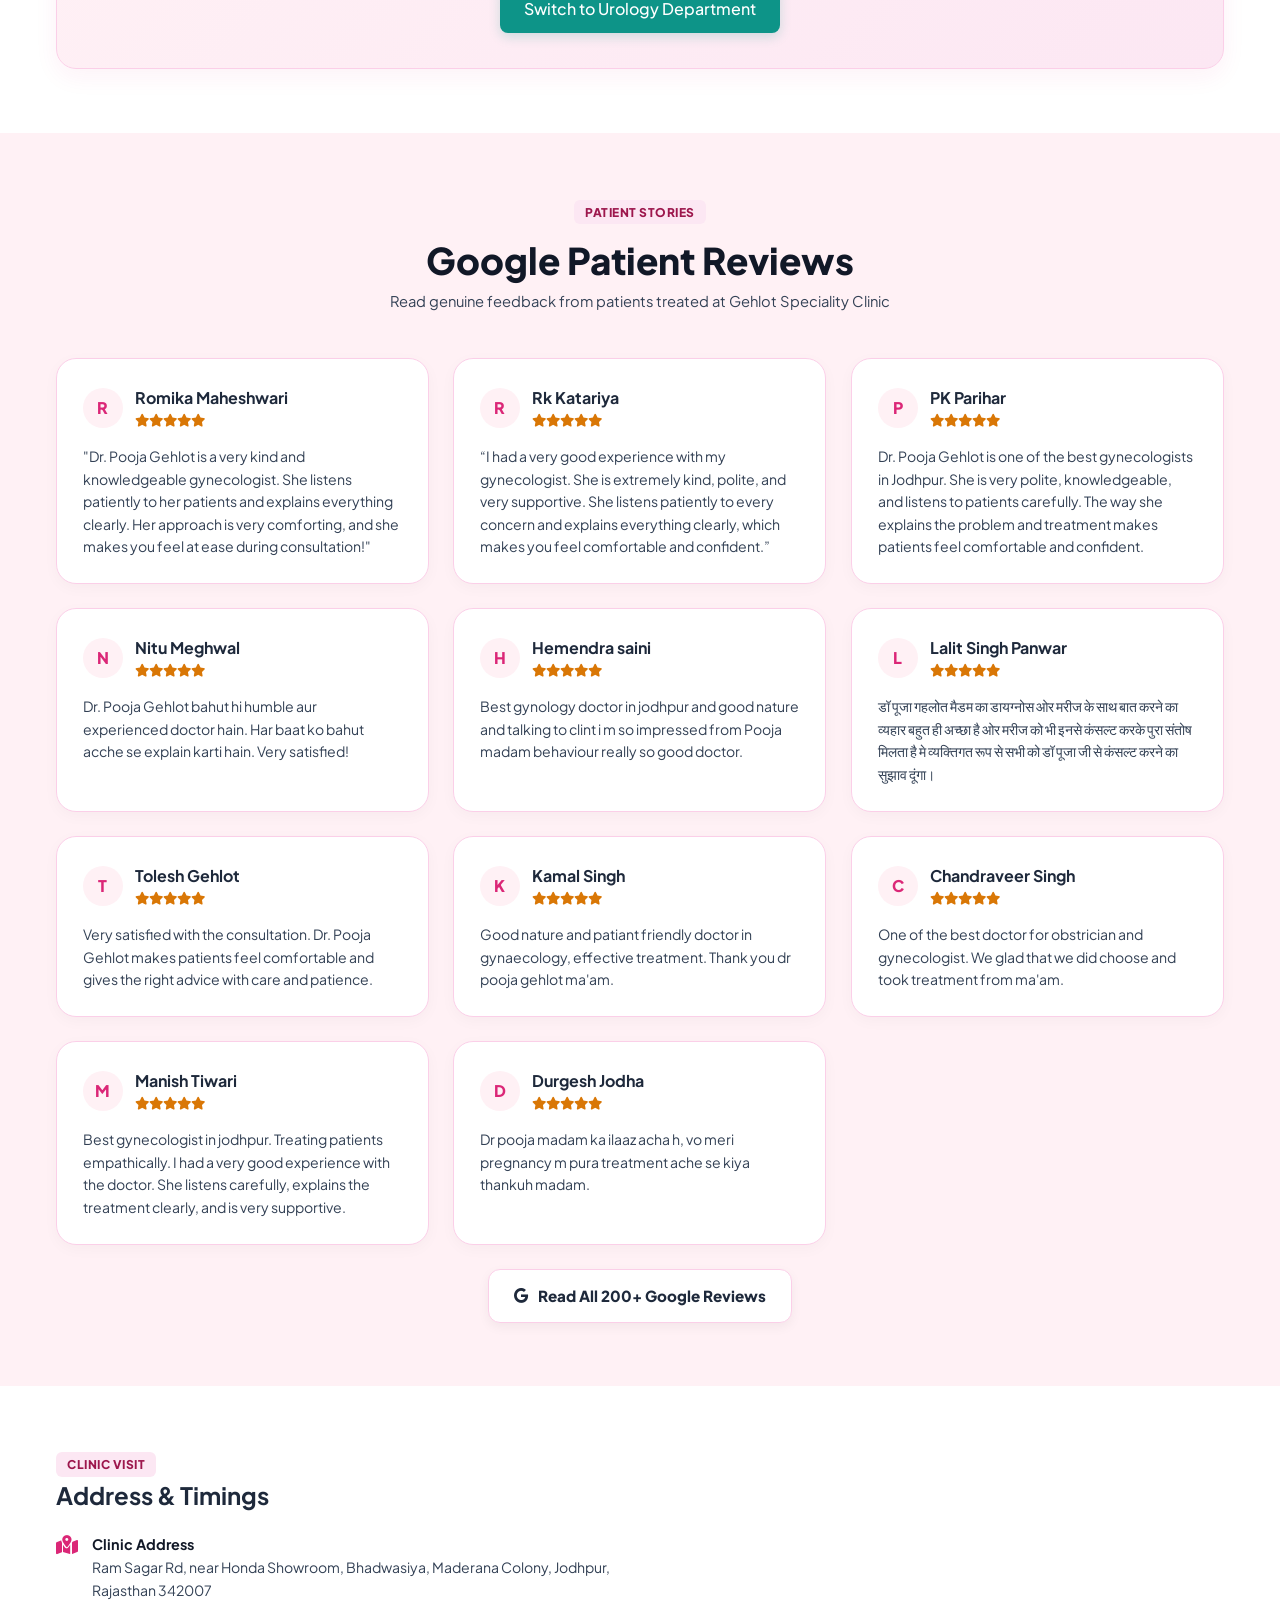
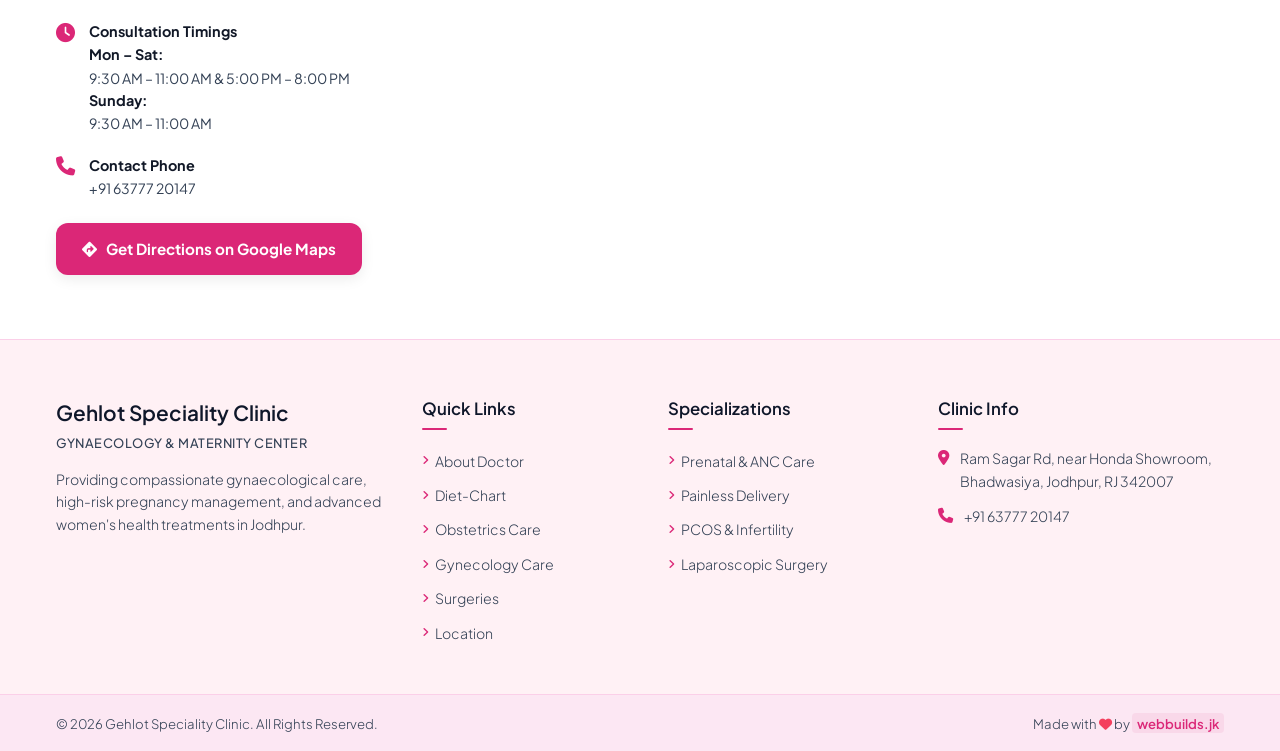
==== commit eb0b1e56: "Update print statement from 'Hello' to 'Goodbye'" ====
--- a/index.html
+++ b/index.html
@@ -2,24 +2,19 @@
 <html lang="en">
 
 <head>
-<meta charset="UTF-8">
+    <meta charset="UTF-8">
+    <meta name="viewport" content="width=device-width, initial-scale=1.0, maximum-scale=1.0, user-scalable=no">
     <title>Dr. Pooja Gehlot | Best Gynecologist & Obstetrician in Jodhpur</title>
     <meta name="viewport" content="width=device-width, initial-scale=1.0">
-    <meta name="description" content="Gehlot Speciality Clinic in Jodhpur - Best Gynaecology, Maternity, and Urology care by expert doctors.">
-    
+    <meta name="description"
+        content="Gehlot Speciality Clinic in Jodhpur - Best Gynaecology, Maternity, and Urology care by expert doctors.">
+    <link rel="preconnect" href="https://fonts.googleapis.com">
     <!-- Favicon Link -->
     <link rel="icon" type="image/jpeg" href="logog.jpeg">
-
-    <!-- Preconnect for performance -->
-    <link rel="preconnect" href="https://fonts.googleapis.com">
     <link rel="preconnect" href="https://fonts.gstatic.com" crossorigin>
-    <link rel="preconnect" href="https://cdnjs.cloudflare.com" crossorigin>
-
-    <link href="https://fonts.googleapis.com/css2?family=Plus+Jakarta+Sans:wght@400;500;600;700;800&display=swap" rel="stylesheet">
-    <link rel="preload" href="https://cdnjs.cloudflare.com/ajax/libs/font-awesome/6.4.0/css/all.min.css" as="style" onload="this.onload=null;this.rel='stylesheet'">
-    <noscript><link rel="stylesheet" href="https://cdnjs.cloudflare.com/ajax/libs/font-awesome/6.4.0/css/all.min.css"></noscript>
-
-    <!-- Main Stylesheet -->
+    <link href="https://fonts.googleapis.com/css2?family=Plus+Jakarta+Sans:wght@400;500;600;700;800&display=swap"
+        rel="stylesheet">
+    <link rel="stylesheet" href="https://cdnjs.cloudflare.com/ajax/libs/font-awesome/6.4.0/css/all.min.css">
     <link rel="stylesheet" href="style.css">
 </head>
 
@@ -40,6 +35,7 @@
 
             <nav class="desktop-nav">
                 <a href="#about">About Dr. Pooja</a>
+                <a href="#gynae-diet-chart">Diet-Chart</a>
                 <a href="#obstetrics">Obstetrics</a>
                 <a href="#gynecology">Gynecology</a>
                 <a href="#surgeries">Surgeries</a>
@@ -60,6 +56,7 @@
         <!-- Mobile Drawer Menu -->
         <div class="mobile-drawer" id="mobileDrawer">
             <a href="#about" class="drawer-link">About Dr. Pooja Gehlot</a>
+            <a href="#gynae-diet-chart" class="drawer-link">Diet-Chart</a>
             <a href="#obstetrics" class="drawer-link">Obstetrics & Pregnancy Care</a>
             <a href="#gynecology" class="drawer-link">Gynecology & Reproductive Health</a>
             <a href="#surgeries" class="drawer-link">Advanced Surgeries</a>
@@ -75,7 +72,8 @@
         <!-- Main Banner Image Section -->
         <section class="banner-image-section">
             <div class="container">
-                <img src="gyna.png" alt="Gehlot Speciality Clinic Banner" class="hero-banner-img" width="1200" height="675" fetchpriority="high">
+                <img src="gyna.png" alt="Gehlot Speciality Clinic Banner" class="hero-banner-img" width="1200"
+                    height="675" fetchpriority="high">
             </div>
         </section>
         <!-- Soft Luxury Hero Section with Custom SVG Visuals -->
@@ -137,7 +135,7 @@
                                     transform="translate(100 100)" />
                             </svg>
                         </div>
-                        <img src="dr.png" alt="Dr. Pooja Gehlot" class="doc-portrait-organic" width="400" height="400" loading="lazy">
+                        <img src="dr.png" alt="Dr. Pooja Gehlot" class="doc-portrait-organic">
                         <div class="floating-badge">
                             <i class="fa-solid fa-user-doctor"></i>
                             <div>
@@ -615,6 +613,404 @@
                         </div>
                     </div>
                 </div>
+            </div>
+        </section>
+
+        <!-- Gynaecology Clinical Diet Chart Section -->
+        <section id="gynae-diet-chart" class="diet-section py-5">
+            <div class="container">
+                <div class="text-center mb-5">
+                    <span class="tag-label">Women's Health & Clinical Nutrition</span>
+                    <h2 class="section-title mt-2">Gynaecology & Obstetrics Diet Protocols / स्त्री रोग एवं गर्भावस्था
+                        आहार निर्देश</h2>
+                    <p class="section-subtitle">Evidence-based dietary guidelines for hormonal balance, pregnancy care,
+                        and reproductive health.</p>
+                </div>
+
+                <!-- 1. PCOS -->
+                <div class="card diet-card mb-4">
+                    <div class="card-header bg-rose-light">
+                        <h3 class="diet-title">1. Polycystic Ovary Syndrome (PCOS) / पीसीओएस (हार्मोनल असंतुलन)</h3>
+                    </div>
+                    <div class="card-body p-0">
+                        <div class="table-responsive">
+                            <table class="table table-bordered diet-table m-0">
+                                <thead>
+                                    <tr>
+                                        <th>Category / श्रेणी</th>
+                                        <th class="bg-success-light">Prioritize & Encourage / क्या खाएं (अनुशंसित)</th>
+                                        <th class="bg-danger-light">Restrict & Limit / क्या न खाएं (परहेज)</th>
+                                    </tr>
+                                </thead>
+                                <tbody>
+                                    <tr>
+                                        <td><strong>Carbohydrates / कार्बोहाइड्रेट</strong></td>
+                                        <td>Low-GI grains: oats, quinoa, brown rice, barley, whole wheat.<br><small
+                                                class="text-muted">कम जीआई वाले अनाज: ओट्स, क्विनोआ, भूरा चावल, जौ,
+                                                गेहूं।</small></td>
+                                        <td>High-GI refined carbs: white bread, pastries, white rice, sugary
+                                            cereals.<br><small class="text-muted">मैदा, सफेद ब्रेड, पेस्ट्री, सफेद चावल,
+                                                मीठे सेरेल्स।</small></td>
+                                    </tr>
+                                    <tr>
+                                        <td><strong>Proteins / प्रोटीन</strong></td>
+                                        <td>Skinless poultry, fish (salmon), egg whites, tofu, legumes (chana,
+                                            rajma).<br><small class="text-muted">अंडे की सफेदी, तोफू, चना, राजमा, धुली
+                                                दालें।</small></td>
+                                        <td>Processed meats (sausages, bacon), high-fat red meat.<br><small
+                                                class="text-muted">प्रोसेस्ड मीट, सॉसेज, अत्यधिक वसा वाला रेड
+                                                मीट।</small></td>
+                                    </tr>
+                                    <tr>
+                                        <td><strong>Healthy Fats / स्वस्थ वसा</strong></td>
+                                        <td>Olive oil, avocados, chia seeds, flaxseeds, walnuts.<br><small
+                                                class="text-muted">जैतून का तेल, अलसी के बीज (flaxseeds), अखरोट, चिया
+                                                सीड्स।</small></td>
+                                        <td>Trans fats, hydrogenated oils (vanaspati), deep-fried snacks.<br><small
+                                                class="text-muted">वनस्पति घी, डालडा, ज्यादा तले-भुने स्नैक्स, पाम
+                                                ऑयल।</small></td>
+                                    </tr>
+                                    <tr>
+                                        <td><strong>Vegetables & Fruits / फल-सब्जियां</strong></td>
+                                        <td>Spinach, kale, broccoli, bell peppers, berries, apples.<br><small
+                                                class="text-muted">पालक, ब्रोकोली, शिमला मिर्च, बेरी, सेब।</small></td>
+                                        <td>Canned fruits in heavy syrup, fruit juices with added sugar.<br><small
+                                                class="text-muted">डिब्बा बंद चाशनी वाले फल, चीनी युक्त फ्रूट
+                                                जूस।</small></td>
+                                    </tr>
+                                    <tr>
+                                        <td><strong>Dairy / डेयरी</strong></td>
+                                        <td>Unsweetened Greek yogurt, skimmed milk, fresh paneer in
+                                            moderation.<br><small class="text-muted">बिना चीनी का दही, टोंड दूध, सीमित
+                                                मात्रा में ताजा पनीर।</small></td>
+                                        <td>Sweetened flavored yogurts, condensed milk, heavy cream.<br><small
+                                                class="text-muted">फ्लेवर्ड मीठा दही, कंडेन्स्ड मिल्क, मलाईदार
+                                                क्रीम।</small></td>
+                                    </tr>
+                                    <tr>
+                                        <td><strong>Beverages / पेय पदार्थ</strong></td>
+                                        <td>Spearmint tea (anti-androgen), green tea, cinnamon water.<br><small
+                                                class="text-muted">पुदीना चाय (Spearmint tea), ग्रीन टी, दालचीनी का
+                                                पानी।</small></td>
+                                        <td>Sugary sodas, energy drinks, commercial boba teas, alcohol.<br><small
+                                                class="text-muted">कोल्ड ड्रिंक्स, एनर्जी ड्रिंक्स, शराब, अधिक मीठे
+                                                पेय।</small></td>
+                                    </tr>
+                                </tbody>
+                            </table>
+                        </div>
+                    </div>
+                </div>
+
+                <!-- 2. Endometriosis -->
+                <div class="card diet-card mb-4">
+                    <div class="card-header bg-rose-light">
+                        <h3 class="diet-title">2. Endometriosis & Chronic Pelvic Pain / एंडोमेट्रियोसिस एवं पेल्विक दर्द
+                        </h3>
+                    </div>
+                    <div class="card-body p-0">
+                        <div class="table-responsive">
+                            <table class="table table-bordered diet-table m-0">
+                                <thead>
+                                    <tr>
+                                        <th>Category / श्रेणी</th>
+                                        <th class="bg-success-light">Prioritize & Encourage / क्या खाएं (अनुशंसित)</th>
+                                        <th class="bg-danger-light">Restrict & Limit / क्या न खाएं (परहेज)</th>
+                                    </tr>
+                                </thead>
+                                <tbody>
+                                    <tr>
+                                        <td><strong>Anti-Inflammatory / सूजन रोधी</strong></td>
+                                        <td>Omega-3 rich: fatty fish, chia seeds, flaxseed oil, walnuts.<br><small
+                                                class="text-muted">ओमेगा-3 युक्त: अलसी का तेल, अखरोट, चिया सीड्स,
+                                                मछली।</small></td>
+                                        <td>High Omega-6 vegetable oils (corn, sunflower oil in excess).<br><small
+                                                class="text-muted">अत्यधिक रिफाइंड सूरजमुखी व मक्के का तेल।</small></td>
+                                    </tr>
+                                    <tr>
+                                        <td><strong>Fiber Sources / फाइबर</strong></td>
+                                        <td>High-fiber veggies, beans, lentils, whole grains (excretes excess
+                                            estrogen).<br><small class="text-muted">हरी सब्जियां, बीन्स, दालें, साबुत
+                                                अनाज (एस्ट्रोजन कम करने में सहायक)।</small></td>
+                                        <td>Ultra-processed low-fiber snacks, refined flour products.<br><small
+                                                class="text-muted">मैदा, बेकरी प्रोडक्ट्स, कम फाइबर वाले जंक
+                                                फूड।</small></td>
+                                    </tr>
+                                    <tr>
+                                        <td><strong>Antioxidants / एंटी-ऑक्सीडेंट</strong></td>
+                                        <td>Turmeric (curcumin), ginger, dark leafy greens, berries, green
+                                            tea.<br><small class="text-muted">हल्दी, अदरक, गहरी हरी पत्तेदार सब्जियां,
+                                                बेरी, ग्रीन टी।</small></td>
+                                        <td>Artificial food additives, preservatives, synthetic colorings.<br><small
+                                                class="text-muted">आर्टिफिशियल रंग, प्रिजर्वेटिव्स वाले पैक्ड
+                                                फूड।</small></td>
+                                    </tr>
+                                    <tr>
+                                        <td><strong>Dairy Alternatives / डेयरी विकल्प</strong></td>
+                                        <td>Fortified almond milk, oat milk, coconut milk (if dairy triggers
+                                            flares).<br><small class="text-muted">बादाम का दूध, ओट मिल्क, नारियल का दूध
+                                                (यदि दूध से समस्या हो)।</small></td>
+                                        <td>High-fat dairy products (if sensitive to lactose/casein).<br><small
+                                                class="text-muted">अत्यधिक वसा वाला दूध व मलाई (संवेदनशीलता होने
+                                                पर)।</small></td>
+                                    </tr>
+                                    <tr>
+                                        <td><strong>Proteins / प्रोटीन</strong></td>
+                                        <td>Plant-based proteins (lentils, chickpeas), organic poultry, fish.<br><small
+                                                class="text-muted">चना, दालें, ऑर्गेनिक चिकन, मछली।</small></td>
+                                        <td>Red meat (beef, mutton), cured/smoked meats.<br><small
+                                                class="text-muted">रेड मीट (मटन), प्रोसेस्ड व स्मोक्ड मीट।</small></td>
+                                    </tr>
+                                </tbody>
+                            </table>
+                        </div>
+                    </div>
+                </div>
+
+                <!-- 3. Gestational Diabetes (GDM) -->
+                <div class="card diet-card mb-4">
+                    <div class="card-header bg-rose-light">
+                        <h3 class="diet-title">3. Gestational Diabetes Mellitus (GDM) / गर्भावस्था मधुमेह</h3>
+                    </div>
+                    <div class="card-body p-0">
+                        <div class="table-responsive">
+                            <table class="table table-bordered diet-table m-0">
+                                <thead>
+                                    <tr>
+                                        <th>Category / श्रेणी</th>
+                                        <th class="bg-success-light">Prioritize & Encourage / क्या खाएं (अनुशंसित)</th>
+                                        <th class="bg-danger-light">Restrict & Limit / क्या न खाएं (परहेज)</th>
+                                    </tr>
+                                </thead>
+                                <tbody>
+                                    <tr>
+                                        <td><strong>Complex Carbs / जटिल कार्बोहाइड्रेट</strong></td>
+                                        <td>Fiber-dense grains distributed evenly across 3 main meals & 2-3
+                                            snacks.<br><small class="text-muted">फाइबर युक्त अनाज (दिन भर में 3 मुख्य
+                                                भोजन व छोटे स्नैक्स में बांटें)।</small></td>
+                                        <td>Concentrated sweets, jaggery, honey, refined flour, table sugar.<br><small
+                                                class="text-muted">चीनी, गुड़, शहद, मिठाई, मैदा, कोल्ड ड्रिंक्स।</small>
+                                        </td>
+                                    </tr>
+                                    <tr>
+                                        <td><strong>Proteins / प्रोटीन</strong></td>
+                                        <td>Boiled eggs, grilled chicken/fish, paneer, sprouts, Greek yogurt.<br><small
+                                                class="text-muted">उबले अंडे, पनीर, अंकुरित अनाज (अंकुरित मूंग), ताजा
+                                                दही।</small></td>
+                                        <td>Uncooked/raw meats, unpasteurized dairy (listeria risk).<br><small
+                                                class="text-muted">कच्चा/अधपका मीट, बिना पाश्चुरीकृत दूध व कच्चा
+                                                पनीर।</small></td>
+                                    </tr>
+                                    <tr>
+                                        <td><strong>Vegetables / सब्जियां</strong></td>
+                                        <td>Non-starchy veggies: cucumber, tomatoes, zucchini, spinach,
+                                            cauliflower.<br><small class="text-muted">खीरा, टमाटर, लौकी, पालक, फूलगोभी,
+                                                बीन्स।</small></td>
+                                        <td>Excessive high-starch tubers (potatoes) without protein.<br><small
+                                                class="text-muted">अधिक मात्रा में आलू, शकरकंद (बिना प्रोटीन
+                                                के)।</small></td>
+                                    </tr>
+                                    <tr>
+                                        <td><strong>Fruits / फल</strong></td>
+                                        <td>Low-GI fruits (guava, green apple, berries) with nuts.<br><small
+                                                class="text-muted">कम चीनी वाले फल (अमरूद, हरा सेब, जामुन) मेवा के
+                                                साथ।</small></td>
+                                        <td>Fruit juices, dried fruits (large amounts of raisins, dates).<br><small
+                                                class="text-muted">फ्रूट जूस, अधिक मात्रा में खजूर, किशमिश,
+                                                मुनक्का।</small></td>
+                                    </tr>
+                                    <tr>
+                                        <td><strong>Hydration / जल स्तर</strong></td>
+                                        <td>Plain water, buttermilk (chaas), lemon water without sugar.<br><small
+                                                class="text-muted">सादा पानी, नमकीन छाछ, बिना चीनी का नींबू
+                                                पानी।</small></td>
+                                        <td>Carbonated beverages, sweetened packaged juices.<br><small
+                                                class="text-muted">सोडा, पैक्ड मीठे जूस, एनर्जी ड्रिंक्स।</small></td>
+                                    </tr>
+                                </tbody>
+                            </table>
+                        </div>
+                    </div>
+                </div>
+
+                <!-- 4. Iron-Deficiency Anemia -->
+                <div class="card diet-card mb-4">
+                    <div class="card-header bg-rose-light">
+                        <h3 class="diet-title">4. Iron-Deficiency Anemia / गर्भावस्था में खून की कमी (एनीमिया)</h3>
+                    </div>
+                    <div class="card-body p-0">
+                        <div class="table-responsive">
+                            <table class="table table-bordered diet-table m-0">
+                                <thead>
+                                    <tr>
+                                        <th>Category / श्रेणी</th>
+                                        <th class="bg-success-light">Prioritize & Encourage / क्या खाएं (अनुशंसित)</th>
+                                        <th class="bg-danger-light">Restrict & Limit / क्या न खाएं (परहेज)</th>
+                                    </tr>
+                                </thead>
+                                <tbody>
+                                    <tr>
+                                        <td><strong>Heme Iron / हीम आयरन</strong></td>
+                                        <td>Poultry, fish, well-cooked egg yolks.<br><small class="text-muted">अच्छी तरह
+                                                पका हुआ अंडा, चिकन, मछली।</small></td>
+                                        <td>Raw or undercooked seafood/meat.<br><small class="text-muted">कच्चा या अधपका
+                                                मीट/सी-फूड (गर्भावस्था में हानिकारक)।</small></td>
+                                    </tr>
+                                    <tr>
+                                        <td><strong>Non-Heme Iron / शाकाहारी आयरन</strong></td>
+                                        <td>Spinach, beetroot, lentils, chickpeas, amaranth (rajgira), sesame.<br><small
+                                                class="text-muted">पालक, चुकंदर, दालें, चना, राजगिरा, तिल, गार्डन क्रेस
+                                                सीड्स।</small></td>
+                                        <td>Unsoaked whole grains containing high phytates.<br><small
+                                                class="text-muted">बिना भीगे साबुत अनाज (जो आयरन अवशोषण रोकते
+                                                हैं)।</small></td>
+                                    </tr>
+                                    <tr>
+                                        <td><strong>Vitamin C Boosters / विटामिन सी</strong></td>
+                                        <td>Citrus fruits (oranges, lemons), bell peppers, amla, tomatoes.<br><small
+                                                class="text-muted">संतरा, नींबू, आंवला, शिमला मिर्च, टमाटर (आयरन भोजन के
+                                                साथ लें)।</small></td>
+                                        <td>Taking calcium supplements or dairy directly with iron meals.<br><small
+                                                class="text-muted">खाने/आयरन की गोली के तुरंत साथ दूध या कैल्शियम
+                                                लेना।</small></td>
+                                    </tr>
+                                    <tr>
+                                        <td><strong>Inhibitor Management / परहेज नियम</strong></td>
+                                        <td>Herbal infusions consumed 1–2 hours away from main meals.<br><small
+                                                class="text-muted">हर्बल टी का सेवन मुख्य भोजन से 1-2 घंटे दूर
+                                                रखें।</small></td>
+                                        <td>Black tea, coffee immediately before/after meals.<br><small
+                                                class="text-muted">खाने के तुरंत पहले या बाद में चाय, कॉफी का
+                                                सेवन।</small></td>
+                                    </tr>
+                                </tbody>
+                            </table>
+                        </div>
+                    </div>
+                </div>
+
+                <!-- 5. Morning Sickness -->
+                <div class="card diet-card mb-4">
+                    <div class="card-header bg-rose-light">
+                        <h3 class="diet-title">5. Hyperemesis Gravidarum & Morning Sickness / गर्भावस्था में उल्टी व जी
+                            मिचलाना</h3>
+                    </div>
+                    <div class="card-body p-0">
+                        <div class="table-responsive">
+                            <table class="table table-bordered diet-table m-0">
+                                <thead>
+                                    <tr>
+                                        <th>Category / श्रेणी</th>
+                                        <th class="bg-success-light">Prioritize & Encourage / क्या खाएं (अनुशंसित)</th>
+                                        <th class="bg-danger-light">Restrict & Limit / क्या न खाएं (परहेज)</th>
+                                    </tr>
+                                </thead>
+                                <tbody>
+                                    <tr>
+                                        <td><strong>Meal Timing / खाने का तरीका</strong></td>
+                                        <td>Dry, bland carbs upon waking: dry toast, crackers, puffed rice
+                                            (muri).<br><small class="text-muted">सुबह उठते ही सूखा आहार: टोस्ट, खाकरा,
+                                                ममुरा (मुरमुरा), बिस्किट।</small></td>
+                                        <td>Large heavy meals; lying down immediately after eating.<br><small
+                                                class="text-muted">एक बार में ज्यादा खाना; खाने के तुरंत बाद
+                                                लेटना।</small></td>
+                                    </tr>
+                                    <tr>
+                                        <td><strong>Nausea Relievers / जी मिचलाना रोकने हेतु</strong></td>
+                                        <td>Fresh ginger tea, ginger chews, lemon slices, cold peppermint tea.<br><small
+                                                class="text-muted">अदरक की चाय, नींबू का टुकड़ा, ठंडी पुदीना
+                                                चाय।</small></td>
+                                        <td>Strong-smelling vegetables (cabbage), garlic-heavy dishes.<br><small
+                                                class="text-muted">तेज गंध वाली सब्जियां (पत्तागोभी), अत्यधिक
+                                                लहसुन।</small></td>
+                                    </tr>
+                                    <tr>
+                                        <td><strong>Hydration / पानी पीने का तरीका</strong></td>
+                                        <td>Sipping cold fluids, electrolyte solutions, ice pops, coconut
+                                            water.<br><small class="text-muted">धीरे-धीरे घूंट-घूंट ठंडा पानी, नारियल
+                                                पानी, ओआरएस।</small></td>
+                                        <td>Chugging large volumes of water during mealtime.<br><small
+                                                class="text-muted">खाना खाते समय एक साथ बहुत ज्यादा पानी पीना।</small>
+                                        </td>
+                                    </tr>
+                                    <tr>
+                                        <td><strong>Proteins / हल्का प्रोटीन</strong></td>
+                                        <td>Room-temperature protein: hard-boiled eggs, plain Greek yogurt, almond
+                                            butter.<br><small class="text-muted">उबला अंडा, सादा दही, बादाम का पेस्ट
+                                                (सामान्य तापमान पर)।</small></td>
+                                        <td>Hot, greasy, highly spiced, or deep-fried foods.<br><small
+                                                class="text-muted">गर्म, अत्यधिक मसालेदार, तली-भुनी चीजें।</small></td>
+                                    </tr>
+                                </tbody>
+                            </table>
+                        </div>
+                    </div>
+                </div>
+
+                <!-- 6. Menopause & Osteoporosis -->
+                <div class="card diet-card mb-4">
+                    <div class="card-header bg-rose-light">
+                        <h3 class="diet-title">6. Menopause & Postmenopausal Osteoporosis / रजोनिवृत्ति एवं हड्डियों की
+                            कमजोरी</h3>
+                    </div>
+                    <div class="card-body p-0">
+                        <div class="table-responsive">
+                            <table class="table table-bordered diet-table m-0">
+                                <thead>
+                                    <tr>
+                                        <th>Category / श्रेणी</th>
+                                        <th class="bg-success-light">Prioritize & Encourage / क्या खाएं (अनुशंसित)</th>
+                                        <th class="bg-danger-light">Restrict & Limit / क्या न खाएं (परहेज)</th>
+                                    </tr>
+                                </thead>
+                                <tbody>
+                                    <tr>
+                                        <td><strong>Calcium Sources / कैल्शियम के स्रोत</strong></td>
+                                        <td>Milk, yogurt, cheese, sesame seeds (til), ragi (finger millet),
+                                            tofu.<br><small class="text-muted">दूध, दही, पनीर, तिल, रागी (मडुआ),
+                                                तोफू।</small></td>
+                                        <td>High-sodium foods (salt promotes calcium loss).<br><small
+                                                class="text-muted">अत्यधिक नमक (नमक से हड्डियों का कैल्शियम कम होता
+                                                है)।</small></td>
+                                    </tr>
+                                    <tr>
+                                        <td><strong>Phytoestrogens / फाइटोएस्ट्रोजन</strong></td>
+                                        <td>Soybeans, edamame, tofu, flaxseeds, chickpeas, lentils.<br><small
+                                                class="text-muted">सोयाबीन, तोफू, अलसी के बीज, काबुली चना,
+                                                दालें।</small></td>
+                                        <td>Highly processed soy protein isolates with fillers.<br><small
+                                                class="text-muted">प्रोसेस्ड सोया सप्लीमेंट्स व प्रिजर्वेटिव्स।</small>
+                                        </td>
+                                    </tr>
+                                    <tr>
+                                        <td><strong>Vitamin D & K2 / विटामिन D</strong></td>
+                                        <td>Egg yolks, fatty fish, fortified cereals, sun-exposed mushrooms.<br><small
+                                                class="text-muted">अंडे की जर्दी, मशरूम, धूप में सुखाए खाद्य
+                                                पदार्थ।</small></td>
+                                        <td>Excessive carbonated dark colas.<br><small class="text-muted">डार्क
+                                                कोला/कोल्ड ड्रिंक्स (हड्डियों को कमजोर करती हैं)।</small></td>
+                                    </tr>
+                                    <tr>
+                                        <td><strong>Lean Proteins / प्रोटीन</strong></td>
+                                        <td>Fish, poultry, legumes, quinoa (maintains muscle & bone matrix).<br><small
+                                                class="text-muted">दालें, क्विनोआ, मछली, चिकन (मांसपेशियों
+                                                हेतु)।</small></td>
+                                        <td>Ultra-processed high-sodium deli meats, fast foods.<br><small
+                                                class="text-muted">प्रोसेस्ड मीट, अत्यधिक नमकीन फास्ट फूड।</small></td>
+                                    </tr>
+                                    <tr>
+                                        <td><strong>Lifestyle Fluids / तरल पदार्थ</strong></td>
+                                        <td>Water, calcium-fortified drinks, green tea.<br><small
+                                                class="text-muted">सादा पानी, कैल्शियम युक्त पेय, ग्रीन टी।</small></td>
+                                        <td>Excessive caffeine (>2–3 cups/day) & heavy alcohol.<br><small
+                                                class="text-muted">दिन में 2-3 कप से ज्यादा चाय/कॉफी, शराब।</small></td>
+                                    </tr>
+                                </tbody>
+                            </table>
+                        </div>
+                    </div>
+                </div>
+
             </div>
         </section>
 
@@ -932,6 +1328,7 @@
                         <h4 class="footer-heading">Quick Links</h4>
                         <ul class="footer-menu">
                             <li><a href="#about"><i class="fa-solid fa-angle-right"></i> About Doctor</a></li>
+                            <li><a href="#gynae-diet-chart"><i class="fa-solid fa-angle-right"></i>Diet-Chart</a></li>
                             <li><a href="#obstetrics"><i class="fa-solid fa-angle-right"></i> Obstetrics Care</a></li>
                             <li><a href="#gynecology"><i class="fa-solid fa-angle-right"></i> Gynecology Care</a></li>
                             <li><a href="#surgeries"><i class="fa-solid fa-angle-right"></i> Surgeries</a></li>
--- a/style.css
+++ b/style.css
@@ -39,6 +39,7 @@
 html {
     scroll-behavior: smooth;
     font-size: 16px;
+    overflow-x: hidden !important;
 }
 
 body {
@@ -743,7 +744,7 @@
 /* Floating WhatsApp Circle Icon */
 .floating-whatsapp-btn {
     position: fixed;
-    bottom: 85px; right: 20px;
+    bottom: 85px; right: 30px;
     width: 56px; height: 56px;
     background: #25d366;
     color: #ffffff;
@@ -762,55 +763,6 @@
     .floating-whatsapp-btn { bottom: 30px; right: 30px; }
 }
 
-
-
-
-
-@media (max-width: 768px) {
-    .mobile-sticky-bar {
-        display: flex;
-        align-items: center;
-        gap: 10px;
-        position: fixed;
-        bottom: 0; left: 0; right: 0;
-        width: 100%;
-        background: rgba(255, 255, 255, 0.95);
-        backdrop-filter: blur(10px);
-        padding: 10px 14px;
-        box-shadow: 0 -4px 20px rgba(0, 0, 0, 0.12);
-        z-index: 9999;
-        border-top: 1px solid var(--border-color);
-        padding-bottom: max(10px, env(safe-area-inset-bottom));
-    }
-
-    .btn-sticky-book {
-        flex: 1;
-        background: linear-gradient(135deg, var(--rose-primary), var(--rose-dark));
-        color: #ffffff;
-        border: none;
-        padding: 13px 18px;
-        font-size: 1rem;
-        font-weight: 700;
-        border-radius: 12px;
-        cursor: pointer;
-        display: flex; align-items: center; justify-content: center;
-        gap: 8px;
-        box-shadow: 0 4px 12px rgba(219, 39, 119, 0.35);
-    }
-
-    .btn-sticky-call {
-        width: 48px; height: 48px;
-        background: #22c55e;
-        color: #ffffff;
-        border-radius: 12px;
-        display: flex; align-items: center; justify-content: center;
-        font-size: 1.15rem; text-decoration: none;
-        box-shadow: 0 4px 12px rgba(34, 197, 94, 0.35);
-    }
-
-    body { padding-bottom: 78px; }
-}
-
 /* Banner Image Section Styling */
 .banner-image-section {
     width: 100%;
@@ -838,9 +790,6 @@
         border-radius: 8px;
     }
 }
-
-
-
 
 .site-footer {
     margin-bottom: 0;
@@ -1054,41 +1003,6 @@
     }
 }
 
-/* Fix Layout Shift (CLS) and Image Performance automatically */
-img {
-    max-width: 100%;
-    height: auto;
-    display: block;
-}
-
-.hero-banner-img {
-    width: 100%;
-    height: auto;
-    aspect-ratio: 16 / 9;
-    object-fit: contain;
-}
-
-.surgery-card img {
-    width: 100%;
-    height: 220px;
-    aspect-ratio: 16 / 11;
-    object-fit: cover;
-}
-
-.frameless-thumb img {
-    width: 100%;
-    height: 200px;
-    aspect-ratio: 16 / 10;
-    object-fit: cover;
-}
-
-.doc-portrait-organic {
-    width: 100%;
-    height: auto;
-    aspect-ratio: 1 / 1;
-    object-fit: cover;
-}
-
 /* --- 1. Fix Contrast Errors (Make text darker and readable) --- */
 .hero-subtext, 
 .footer-text, 
@@ -1111,7 +1025,6 @@
     color: #475569 !important;
 }
 
-/* --- 2. Fix Layout Shift (CLS) & Image Dimensions --- */
 img {
     max-width: 100%;
     height: auto;
@@ -1138,13 +1051,6 @@
     object-fit: cover;
 }
 
-.frameless-thumb img {
-    width: 100%;
-    height: 200px;
-    aspect-ratio: 16 / 10;
-    object-fit: cover;
-}
-
 .doc-portrait-organic {
     width: 100%;
     aspect-ratio: 1 / 1;
@@ -1167,58 +1073,76 @@
     object-position: center;
 }
 
-/* 1. Pure page par horizontal overflow aur unwanted slider ko rokne ke liye */
+
+
+/* --- 1. Root aur Body par Overflow Hidden (Horizontal scroll aur WhatsApp button fix) --- */
 html, body {
+    width: 100% !important;
+    margin: 0 !important;
+    padding: 0 !important;
     overflow-x: hidden !important;
+}
+
+/* Fixed navbar ki wajah se content chup na ho, isliye body par top padding */
+body {
+    padding-top: 75px !important; /* Apni navbar ki height ke hisab se ise adjust kar lena */
+}
+
+/* --- 2. Bulletproof Fixed Navbar (Sticky ka lafda hi khatam) --- */
+.main-header {
+    position: fixed !important;
+    top: 0 !important;
+    left: 0 !important;
     width: 100% !important;
-    position: relative;
-}
-
-/* 2. Floating WhatsApp Button Mobile Fix */
-.floating-whatsapp-btn {
-    position: fixed !important;
-    bottom: 20px !important;
-    right: 20px !important;
-    width: 50px !important;
-    height: 50px !important;
-    background-color: #25d366 !important;
-    color: #ffffff !important;
-    border-radius: 50% !important;
-    display: flex !important;
-    align-items: center !important;
-    justify-content: center !important;
-    font-size: 28px !important;
-    box-shadow: 0 4px 15px rgba(0, 0, 0, 0.2) !important;
     z-index: 99999 !important;
-    text-decoration: none !important;
-    transition: transform 0.3s ease !important;
-}
-
-.floating-whatsapp-btn:hover {
-    transform: scale(1.1);
-}
-
-/* Mobile screens ke liye extra safety */
-@media (max-width: 768px) {
-    .floating-whatsapp-btn {
-        bottom: 15px !important;
-        right: 15px !important;
-        width: 45px !important;
-        height: 45px !important;
-        font-size: 24px !important;
-    }
-}
-
-/* Fix Layout Shift (CLS) for Google Trust Card */
-.google-trust-card {
-    min-height: 75px !important;
-    contain: layout size style !important;
-}
-
-/* Optimize Doctor Portrait Image display */
-.doc-portrait-organic {
-    width: 100% !important;
-    height: auto !important;
-    aspect-ratio: 1 / 1 !important;
-    object-fit: cover !important;
-}
+    background-color: #ffffff !important;
+    box-shadow: 0 4px 20px rgba(0, 0, 0, 0.08) !important;
+}
+
+/* Urology Diet Chart Styling */
+.diet-section {
+    background-color: var(--bg-soft);
+}
+
+.diet-card {
+    border: 1px solid var(--border-color) !important;
+    border-radius: 16px !important;
+    overflow: hidden;
+    box-shadow: 0 4px 15px rgba(0,0,0,0.03);
+}
+
+.diet-title {
+    font-size: 1.15rem;
+    font-weight: 700;
+    color: var(--rose-dark);
+    margin: 0;
+    padding: 12px 20px;
+}
+
+.bg-rose-light {
+    background-color: var(--rose-light) !important;
+}
+
+.diet-table th {
+    background-color: #f8fafc;
+    color: var(--text-dark);
+    font-size: 0.95rem;
+    font-weight: 700;
+    padding: 12px 16px;
+}
+
+.diet-table td {
+    padding: 12px 16px;
+    vertical-align: top;
+    font-size: 0.9rem;
+}
+
+.bg-success-light {
+    background-color: #f0fdf4 !important;
+    color: #166534 !important;
+}
+
+.bg-danger-light {
+    background-color: #fef2f2 !important;
+    color: #991b1b !important;
+}
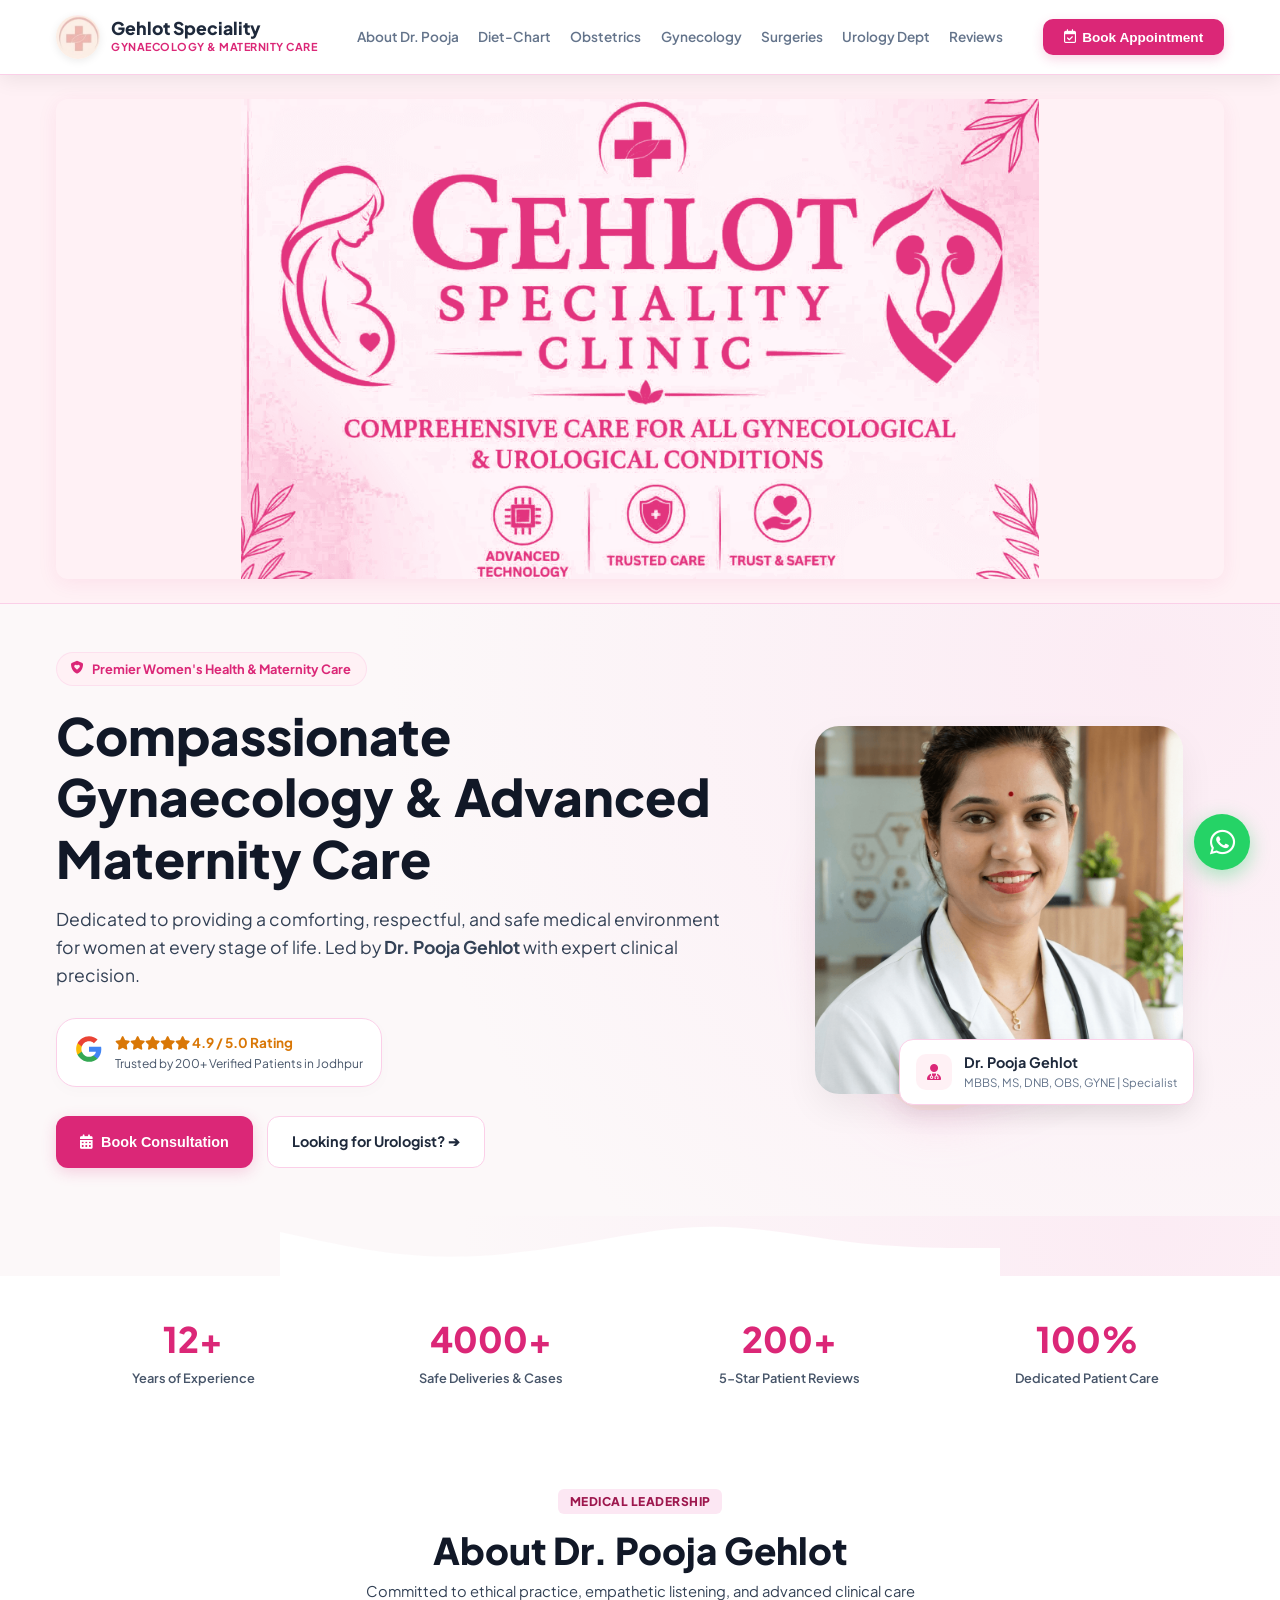
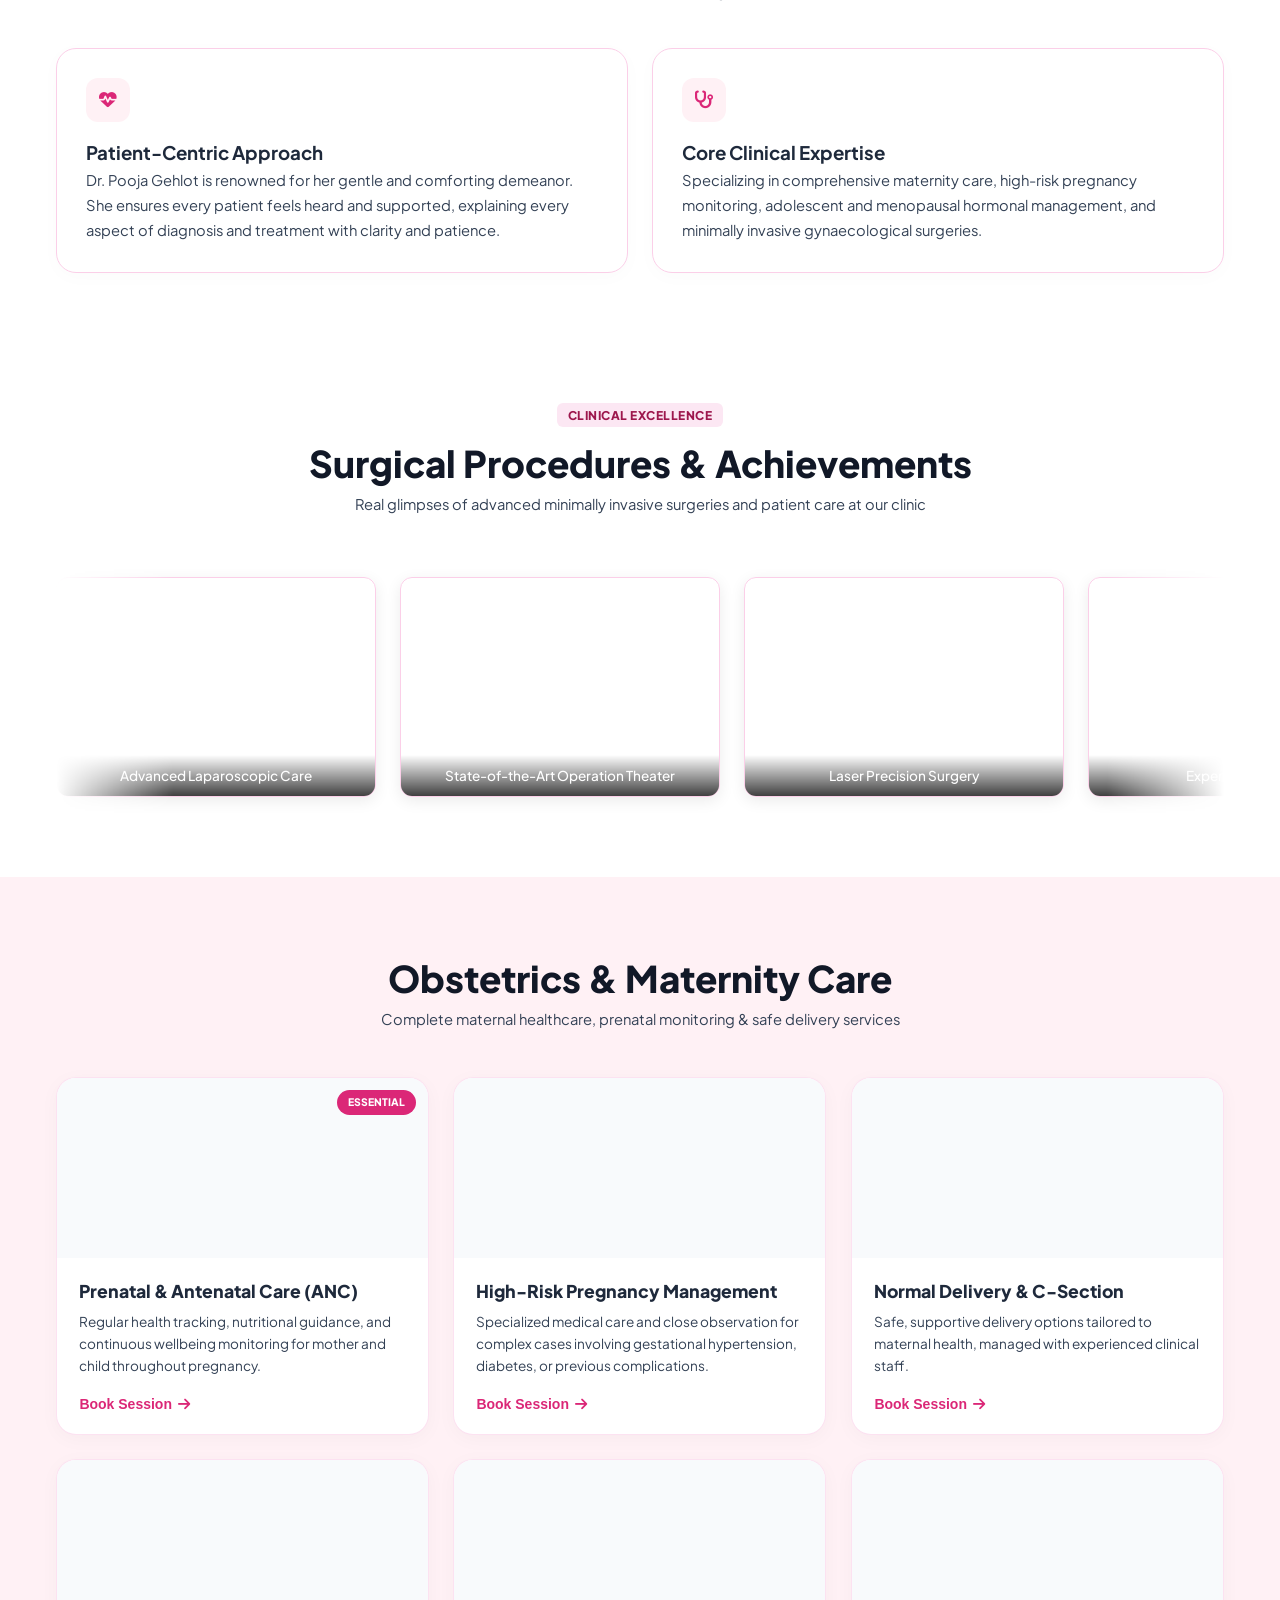
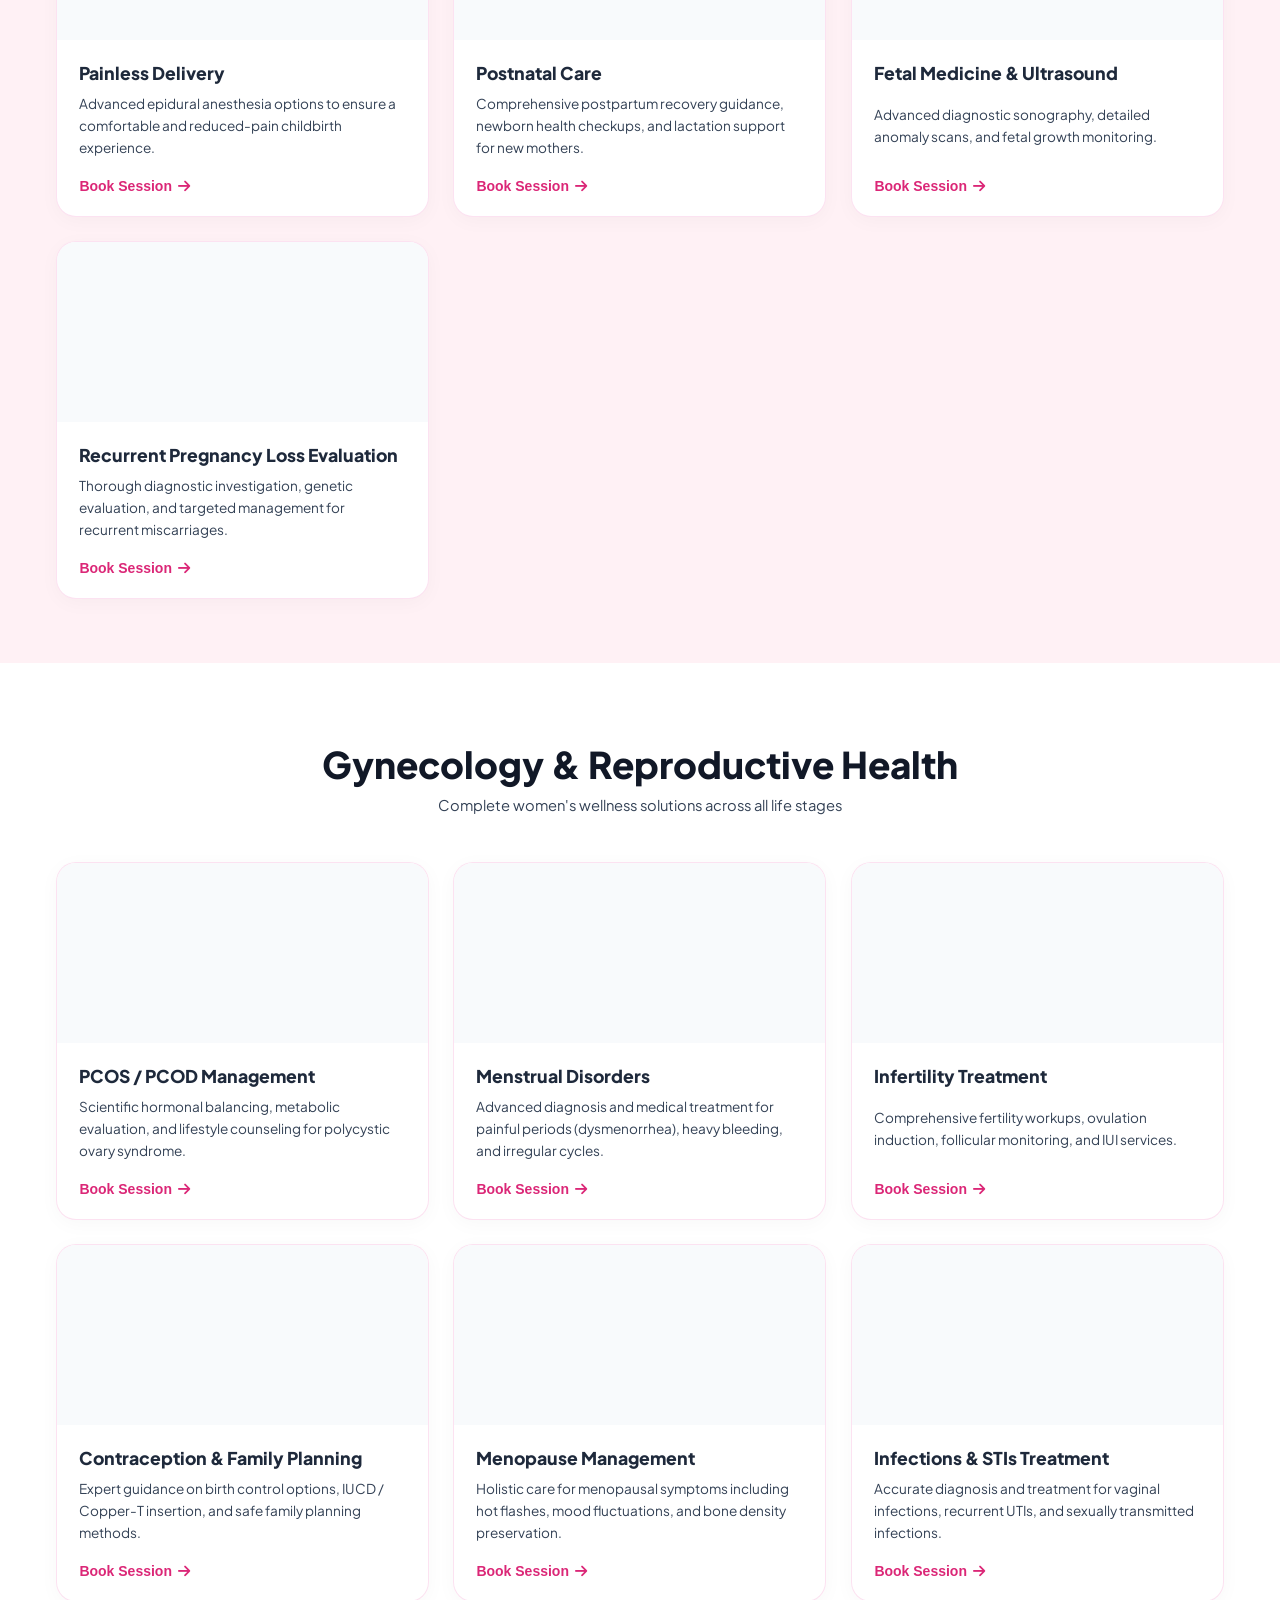
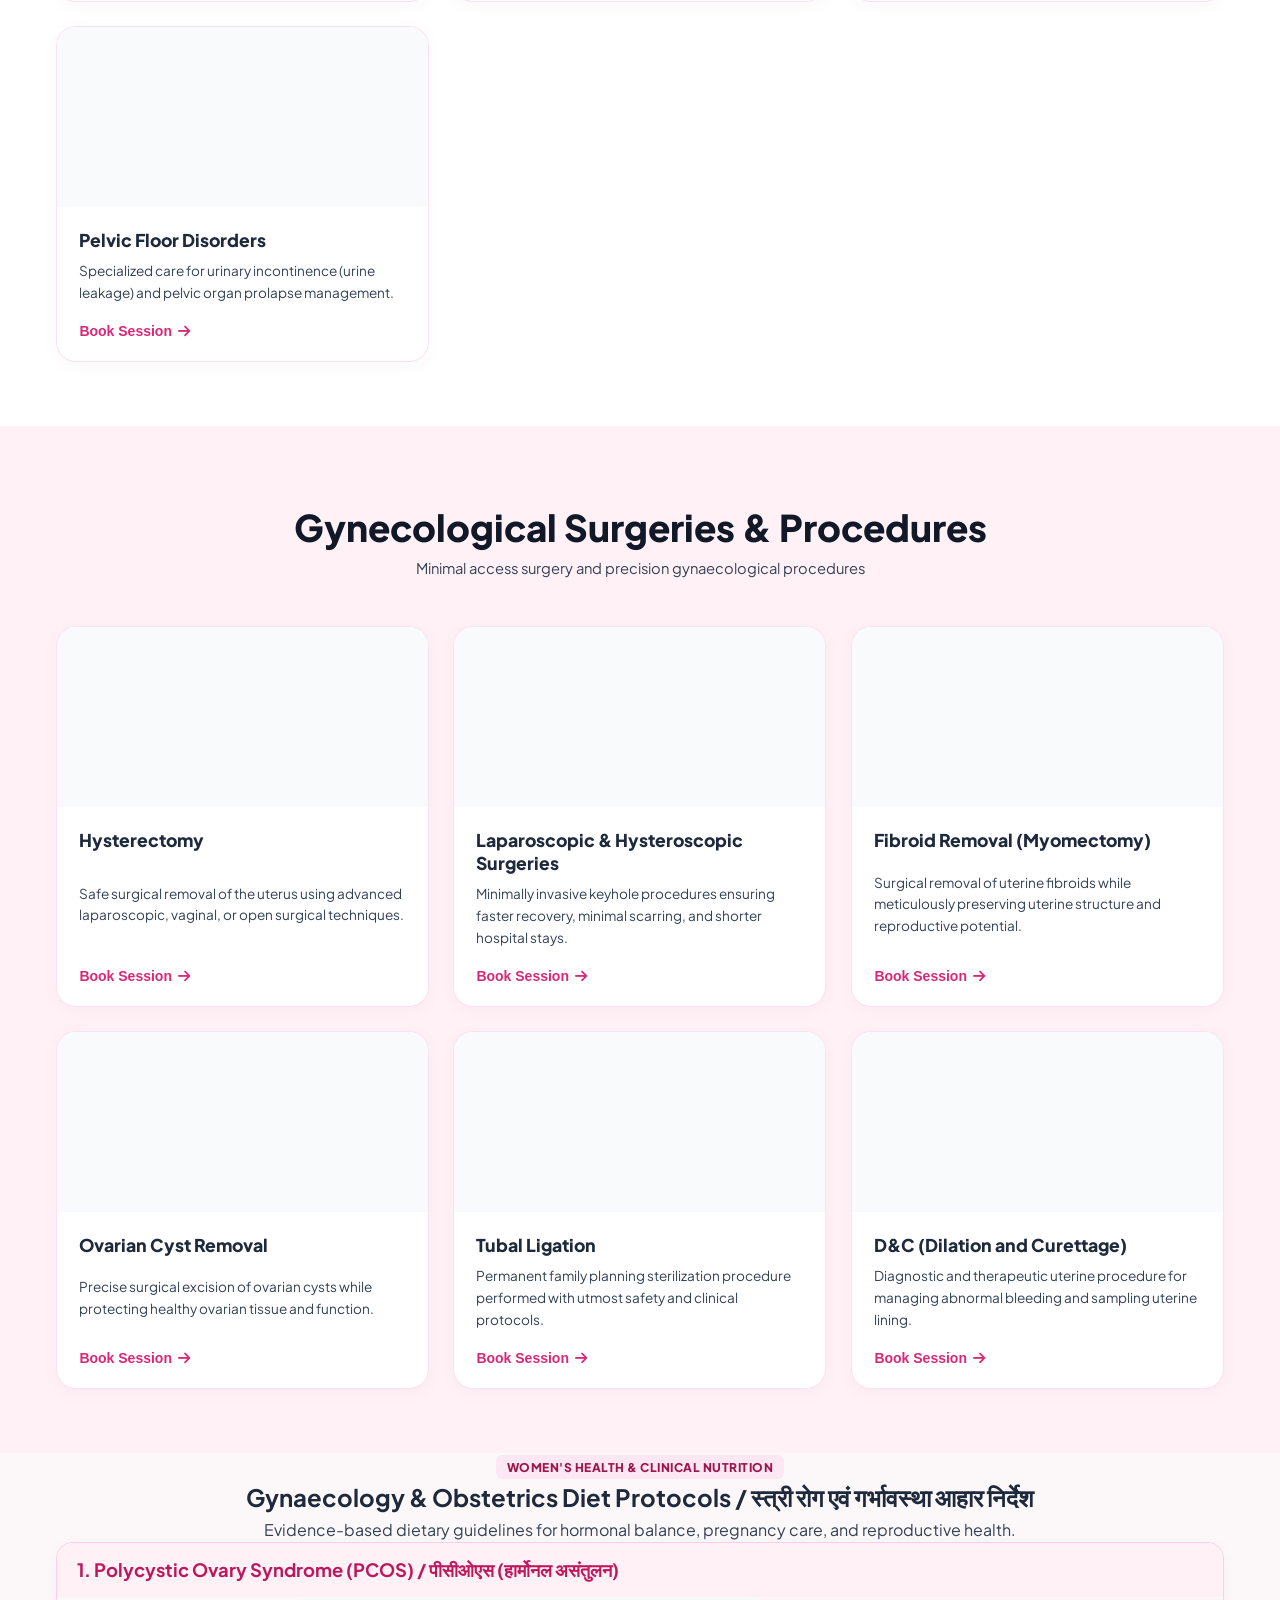
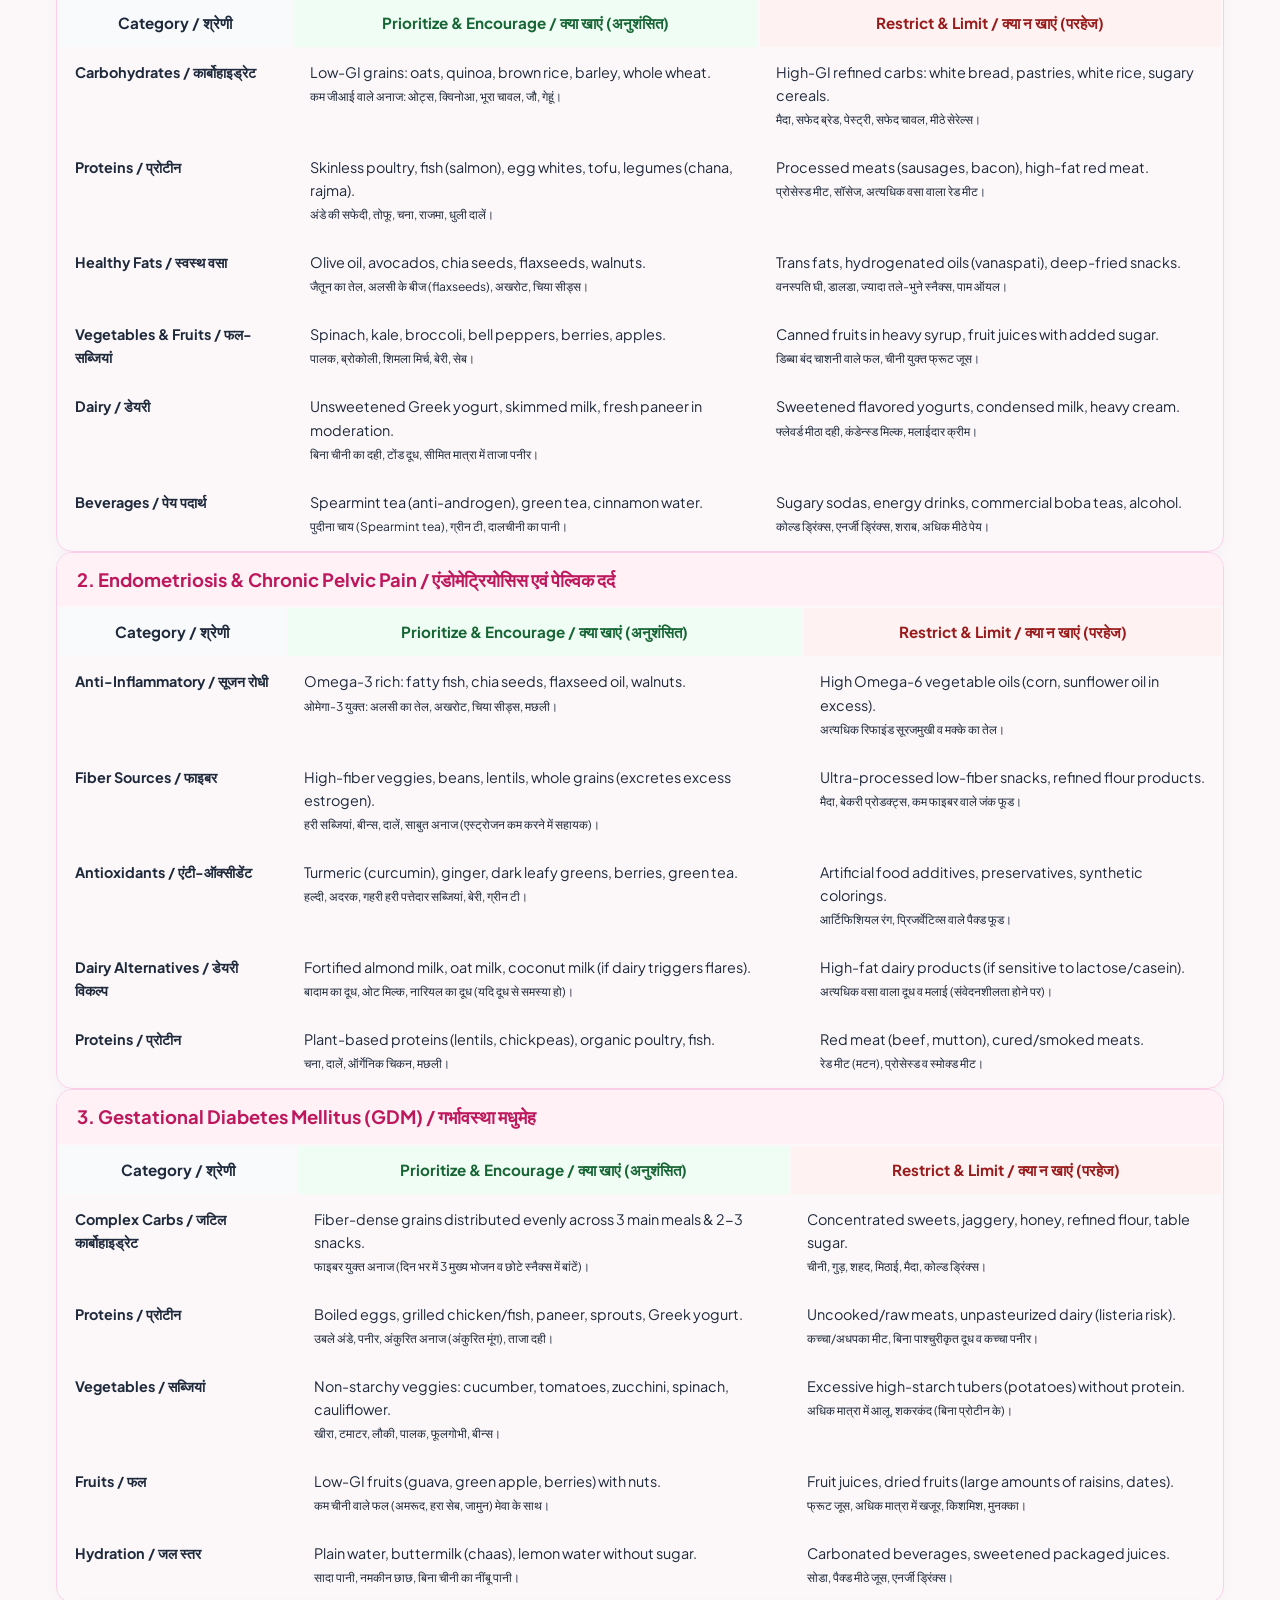
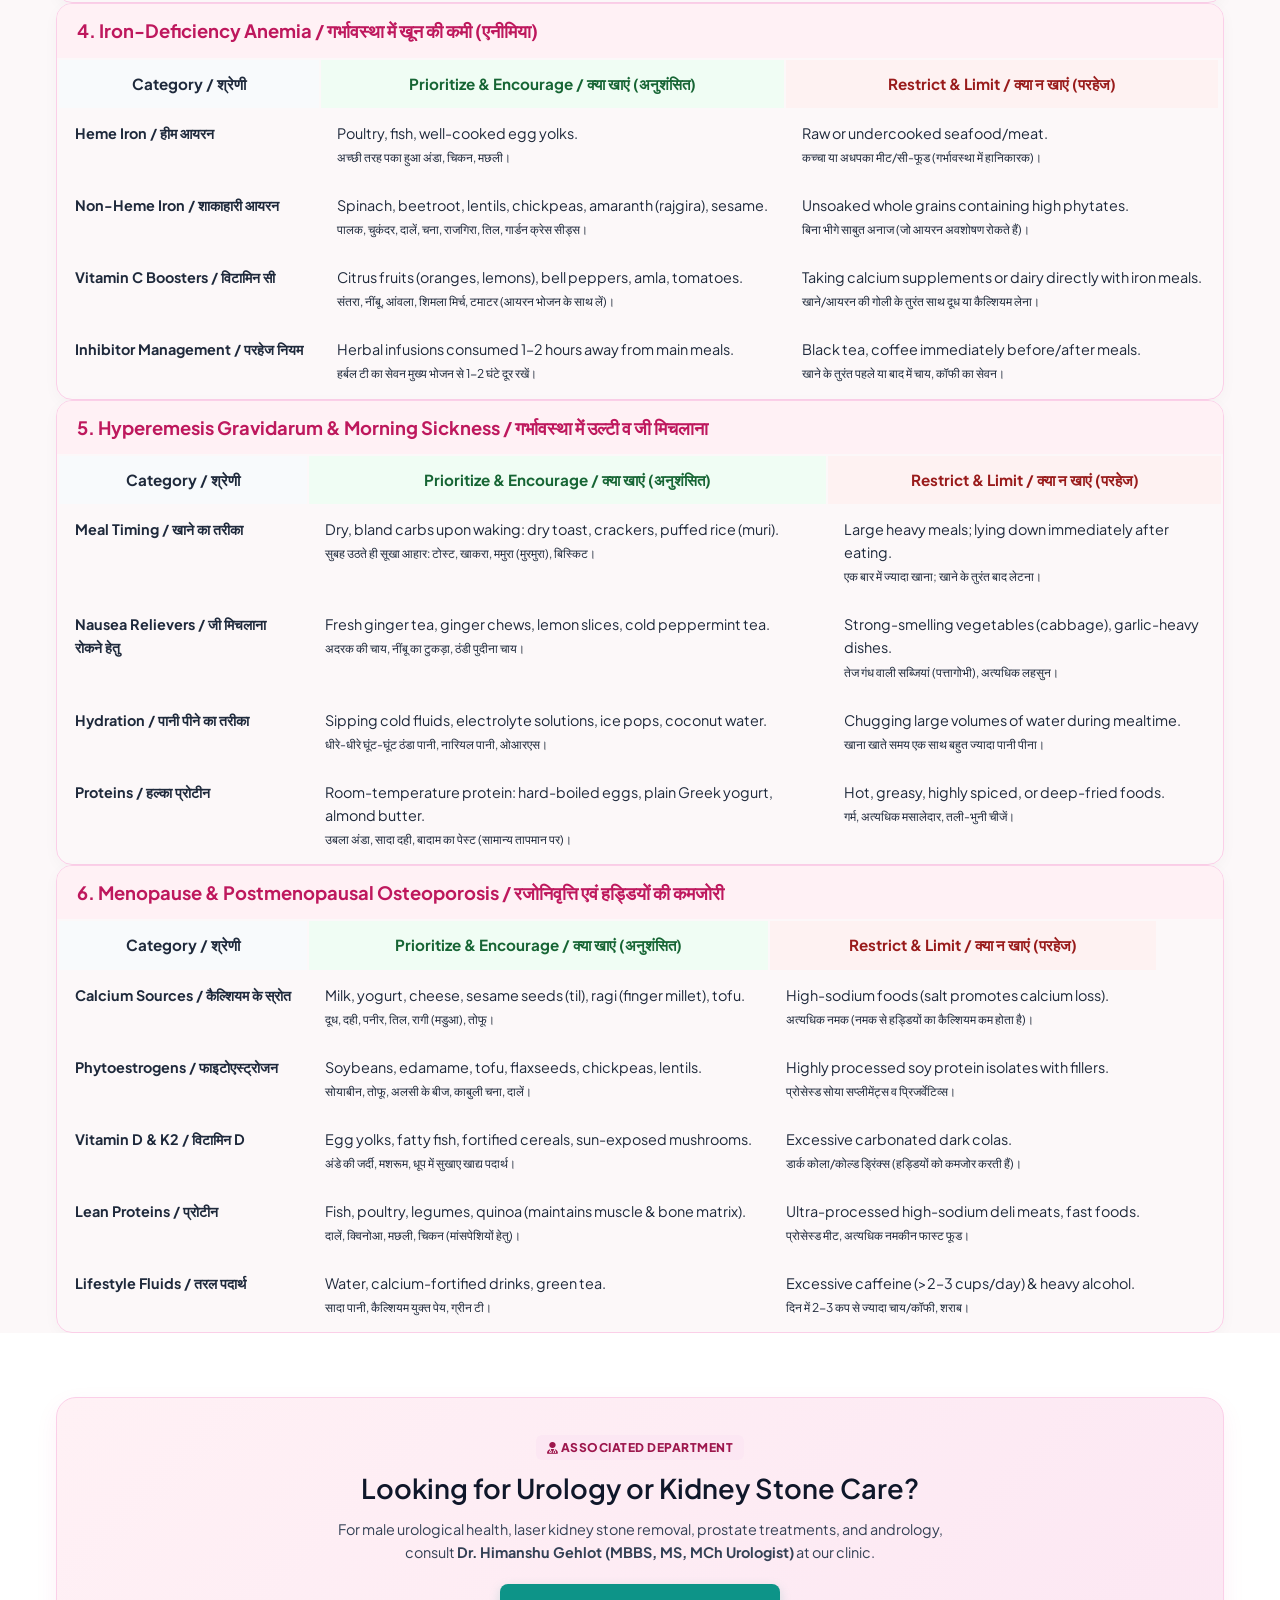
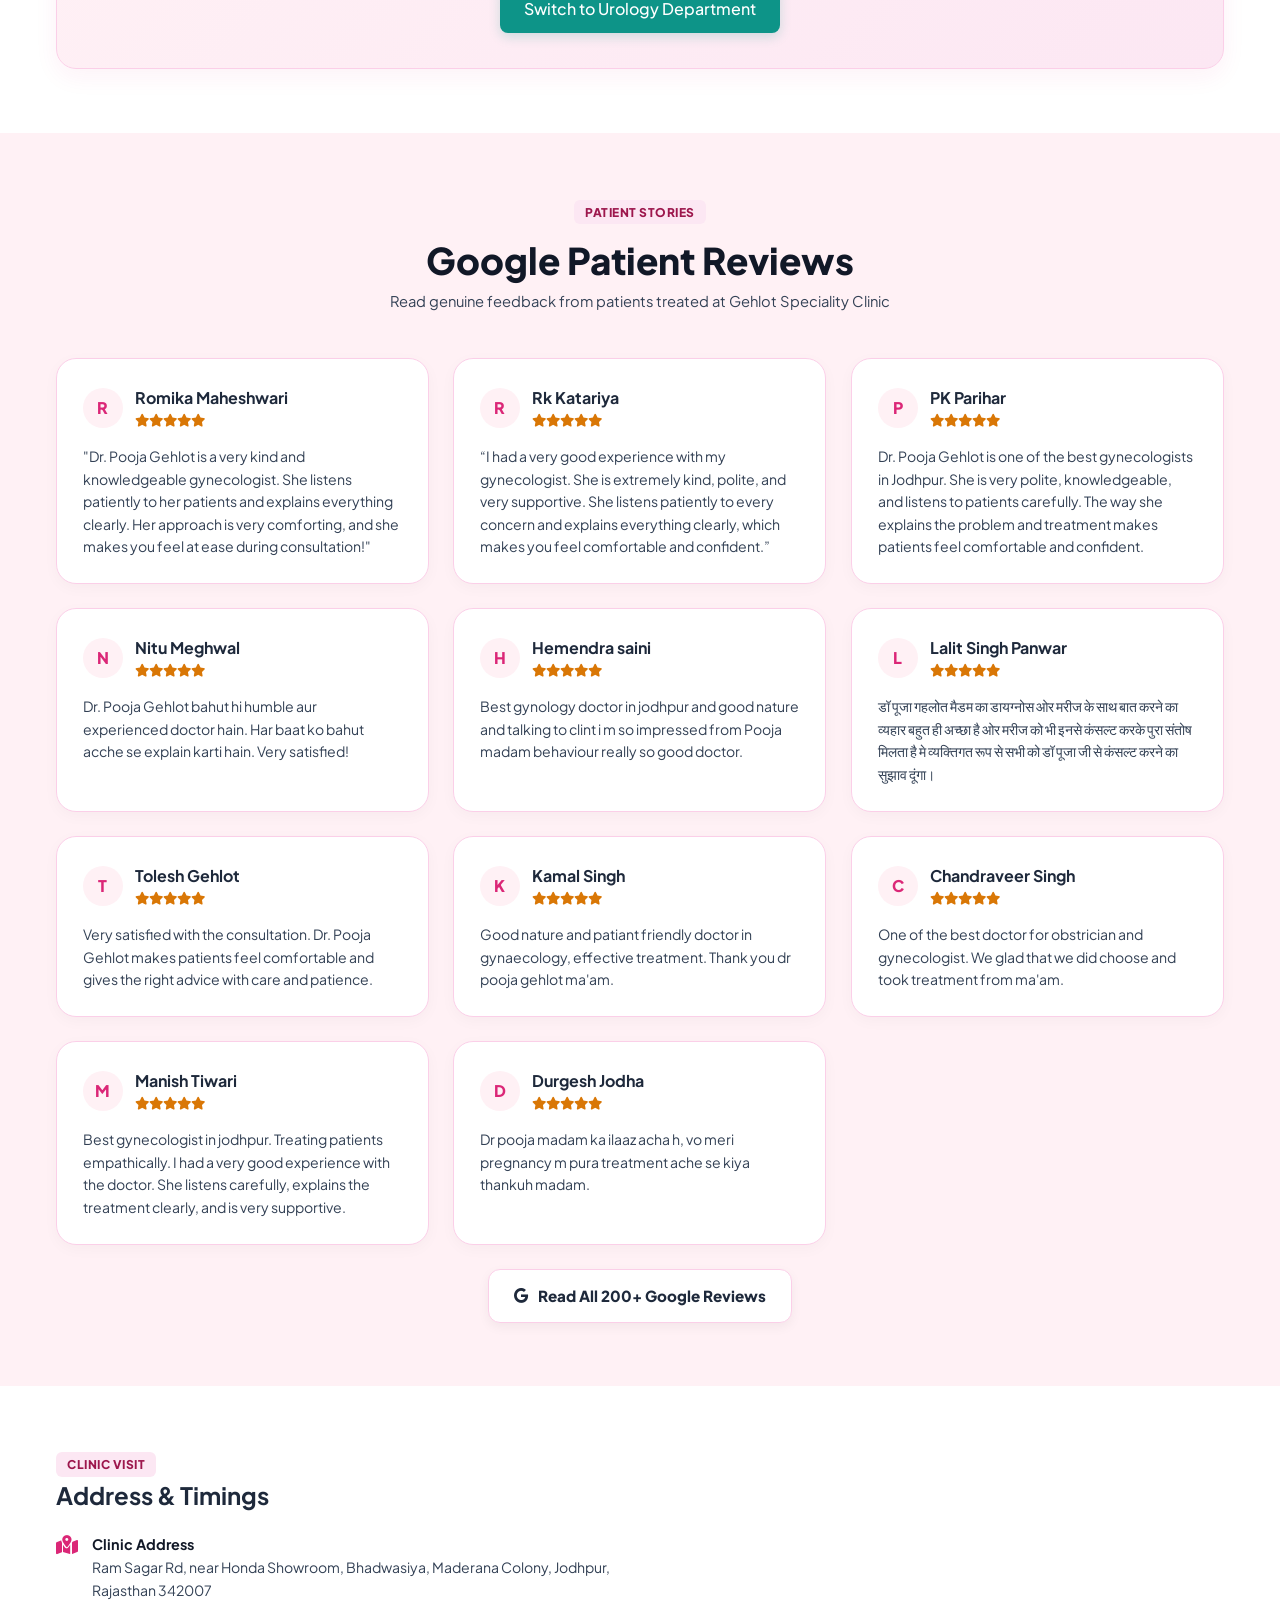
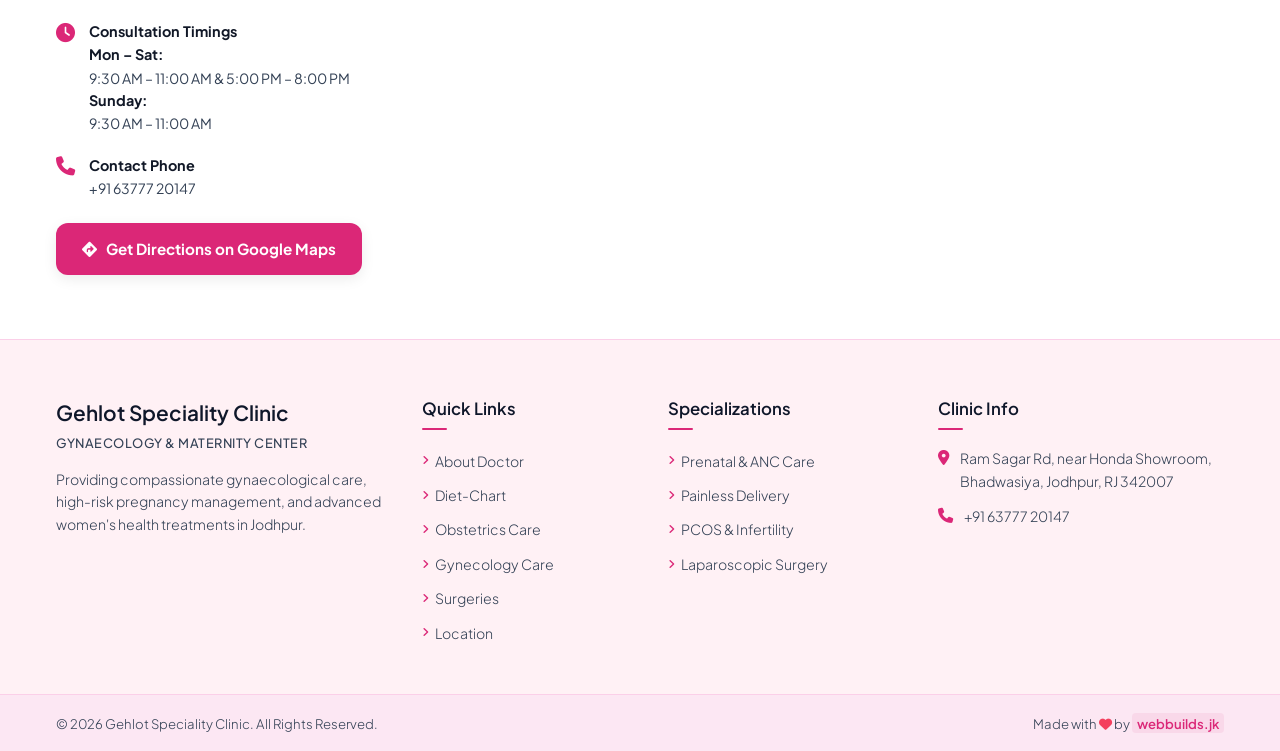
==== commit a8dae7bf: "Update print statement from 'Hello' to 'Goodbye'" ====
--- a/index.html
+++ b/index.html
@@ -225,25 +225,25 @@
                         <!-- Photo 1 -->
                         <div class="surgery-card">
                             <img src="https://res.cloudinary.com/arjyfysu/image/upload/f_auto,q_auto,w_800/v1792876837/p1.jpg"
-                                alt="Surgical Excellence 1">
+                               loading="eager" alt="Surgical Excellence 1">
                             <div class="surgery-card-caption">Advanced Laparoscopic Care</div>
                         </div>
                         <!-- Photo 2 -->
                         <div class="surgery-card">
                             <img src="https://res.cloudinary.com/arjyfysu/image/upload/f_auto,q_auto,w_800/v1792876909/p2.jpg"
-                                alt="Surgical Excellence 2">
+                                loading="eager" alt="Surgical Excellence 2">
                             <div class="surgery-card-caption">State-of-the-Art Operation Theater</div>
                         </div>
                         <!-- Photo 3 -->
                         <div class="surgery-card">
                             <img src="https://res.cloudinary.com/arjyfysu/image/upload/f_auto,q_auto,w_800/v1792876933/p3.jpg"
-                                alt="Surgical Excellence 3">
+                                loading="eager" alt="Surgical Excellence 3">
                             <div class="surgery-card-caption">Laser Precision Surgery</div>
                         </div>
                         <!-- Photo 4 -->
                         <div class="surgery-card">
                             <img src="https://res.cloudinary.com/arjyfysu/image/upload/f_auto,q_auto,w_800/v1792876954/p4.jpg"
-                                alt="Surgical Excellence 4">
+                                loading="eager" alt="Surgical Excellence 4">
                             <div class="surgery-card-caption">Expert Clinical Care</div>
                         </div>
 
@@ -251,22 +251,22 @@
                         <!-- Duplicate Cards for Infinite Seamless Loop -->
                         <div class="surgery-card">
                             <img src="https://res.cloudinary.com/arjyfysu/image/upload/f_auto,q_auto,w_800/v1792876837/p1.jpg"
-                                alt="Surgical Excellence 1">
+                                loading="eager" alt="Surgical Excellence 1">
                             <div class="surgery-card-caption">Advanced Laparoscopic Care</div>
                         </div>
                         <div class="surgery-card">
                             <img src="https://res.cloudinary.com/arjyfysu/image/upload/f_auto,q_auto,w_800/v1792876909/p2.jpg"
-                                alt="Surgical Excellence 2">
+                                loading="eager" alt="Surgical Excellence 2">
                             <div class="surgery-card-caption">State-of-the-Art Operation Theater</div>
                         </div>
                         <div class="surgery-card">
                             <img src="https://res.cloudinary.com/arjyfysu/image/upload/f_auto,q_auto,w_800/v1792876933/p3.jpg"
-                                alt="Surgical Excellence 3">
+                                loading="eager" alt="Surgical Excellence 3">
                             <div class="surgery-card-caption">Laser Precision Surgery</div>
                         </div>
                         <div class="surgery-card">
                             <img src="https://res.cloudinary.com/arjyfysu/image/upload/f_auto,q_auto,w_800/v1792876954/p4.jpg"
-                                alt="Surgical Excellence 4">
+                                loading="eager" alt="Surgical Excellence 4">
                             <div class="surgery-card-caption">Expert Clinical Care</div>
                         </div>
 
--- a/style.css
+++ b/style.css
@@ -1146,3 +1146,20 @@
     background-color: #fef2f2 !important;
     color: #991b1b !important;
 }
+
+/* Mobile Table Text Wrap & Cut Fix */
+@media (max-width: 768px) {
+    .diet-table th, 
+    .diet-table td {
+        font-size: 0.8rem !important; /* Mobile ke liye font size thoda chota kiya */
+        padding: 8px 10px !important;
+        white-space: normal !important;
+        word-break: break-word !important;
+        overflow-wrap: break-word !important;
+    }
+    
+    .diet-title {
+        font-size: 0.95rem !important;
+        padding: 10px 14px !important;
+    }
+}
